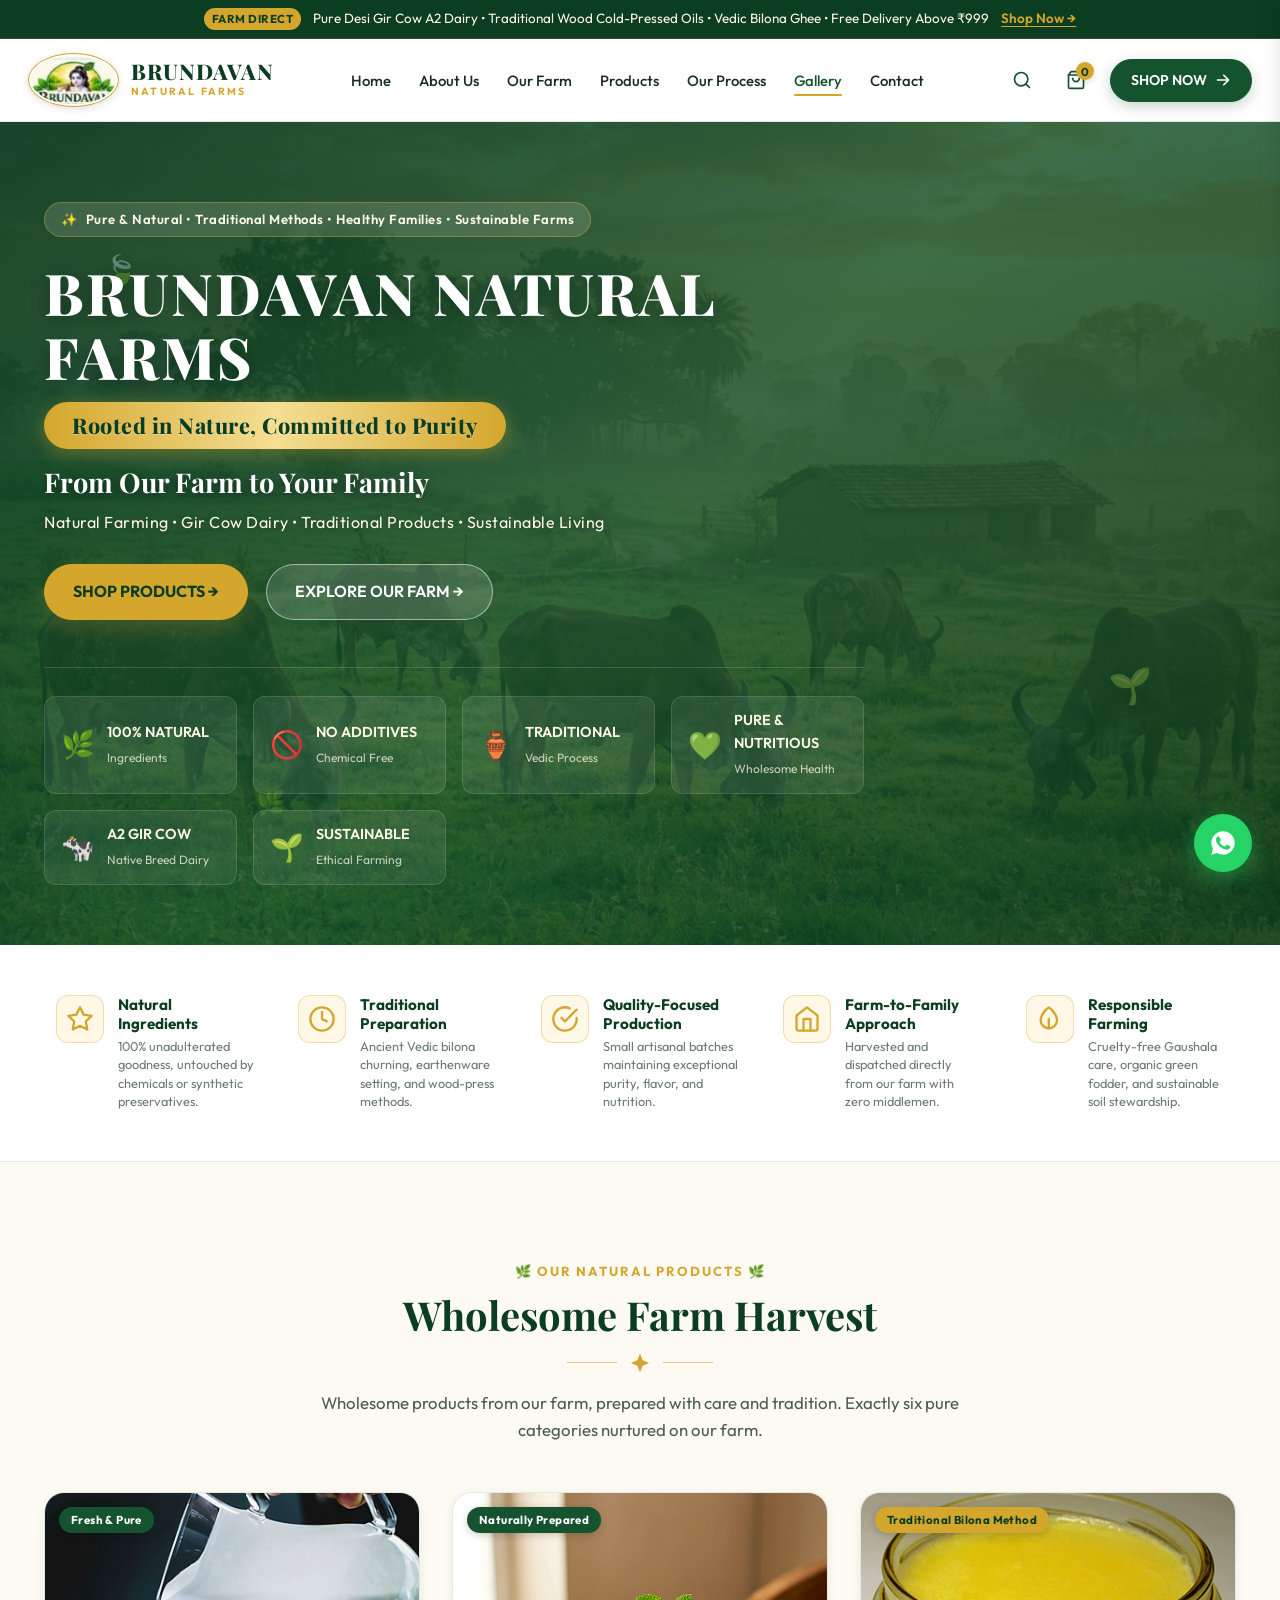
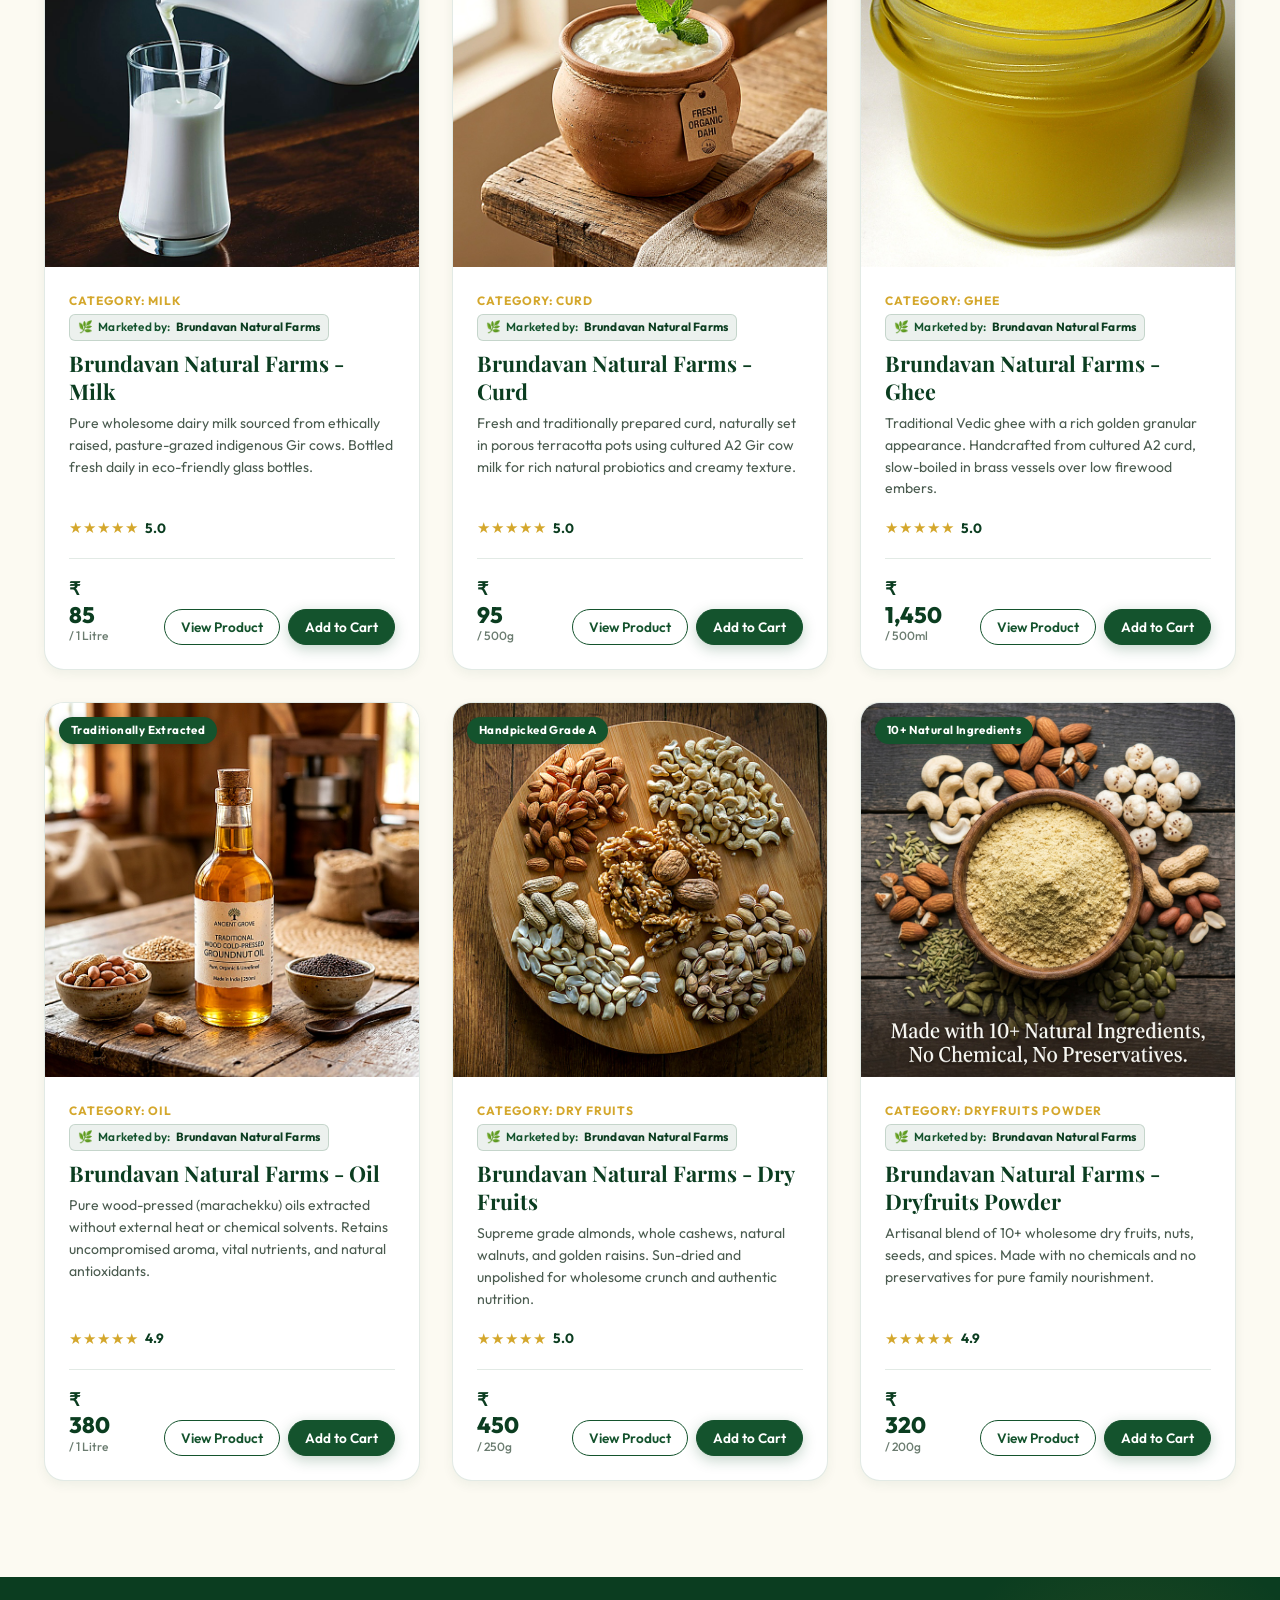
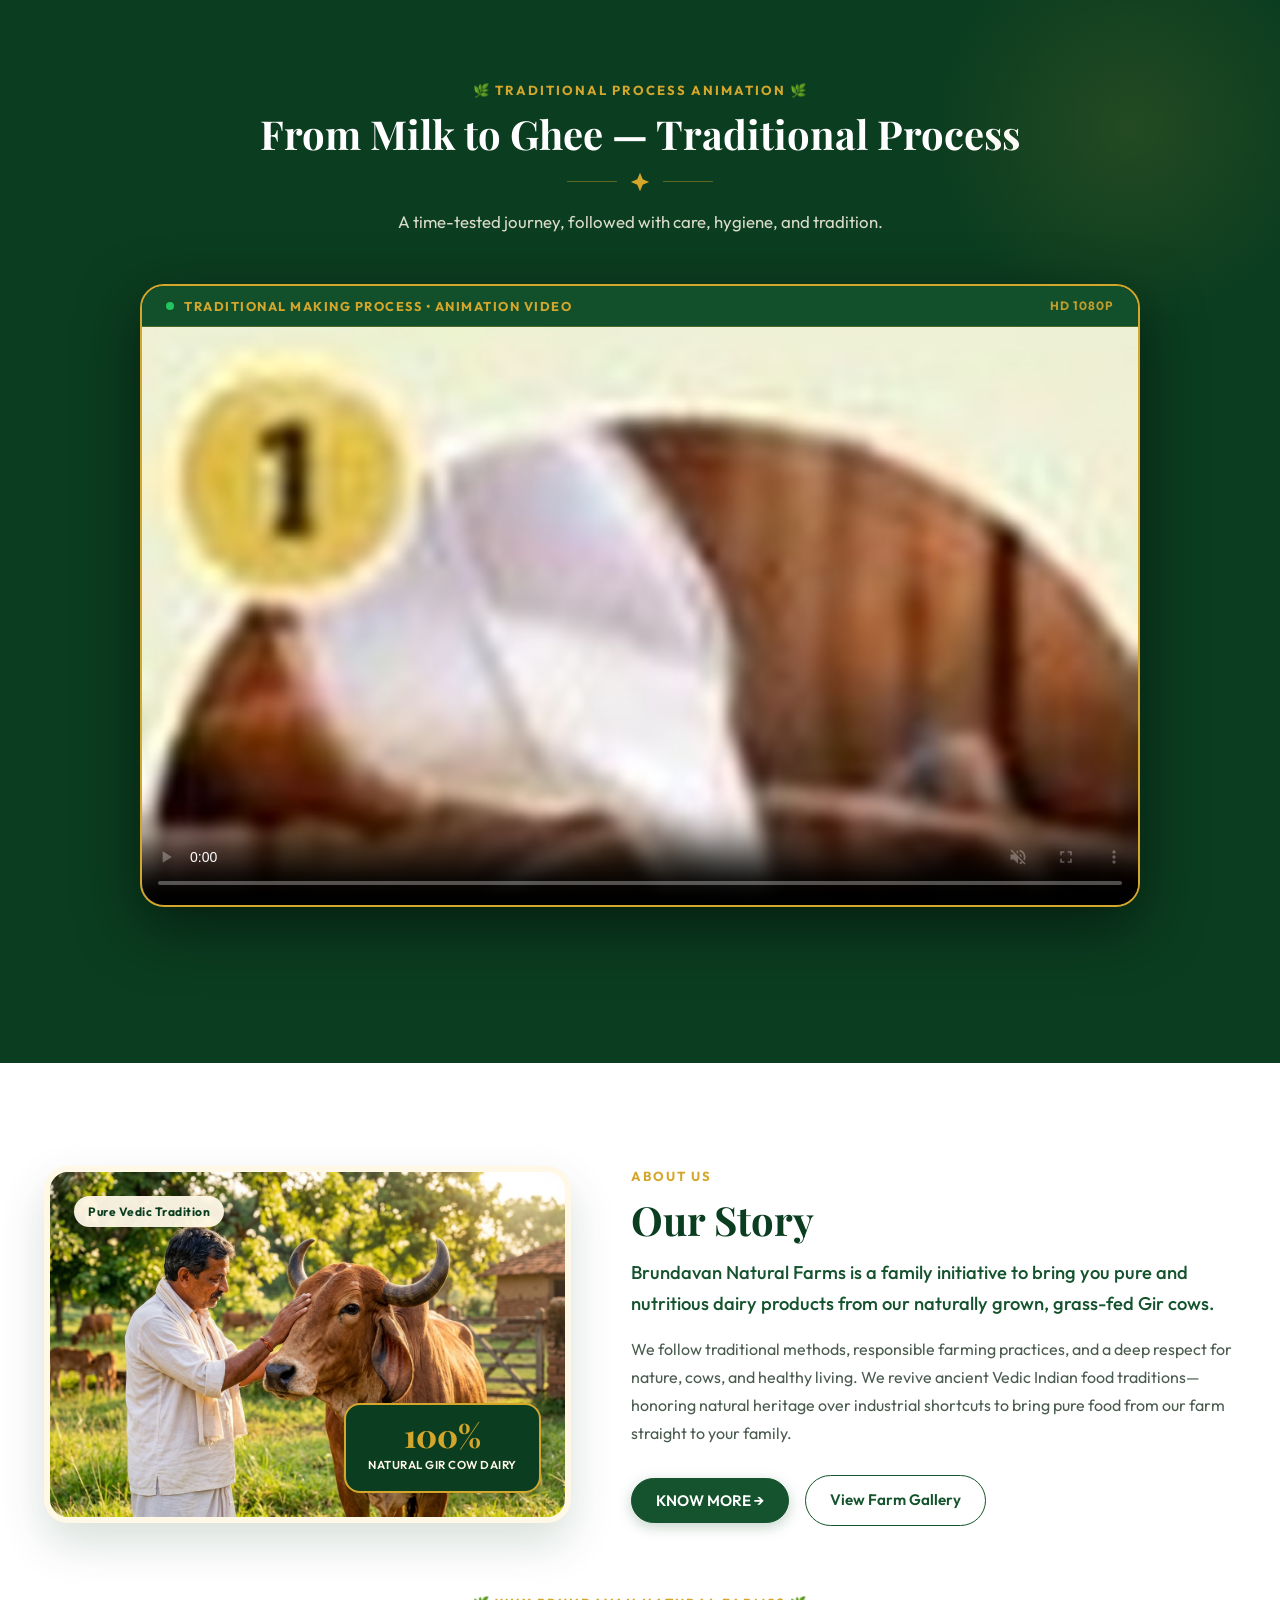
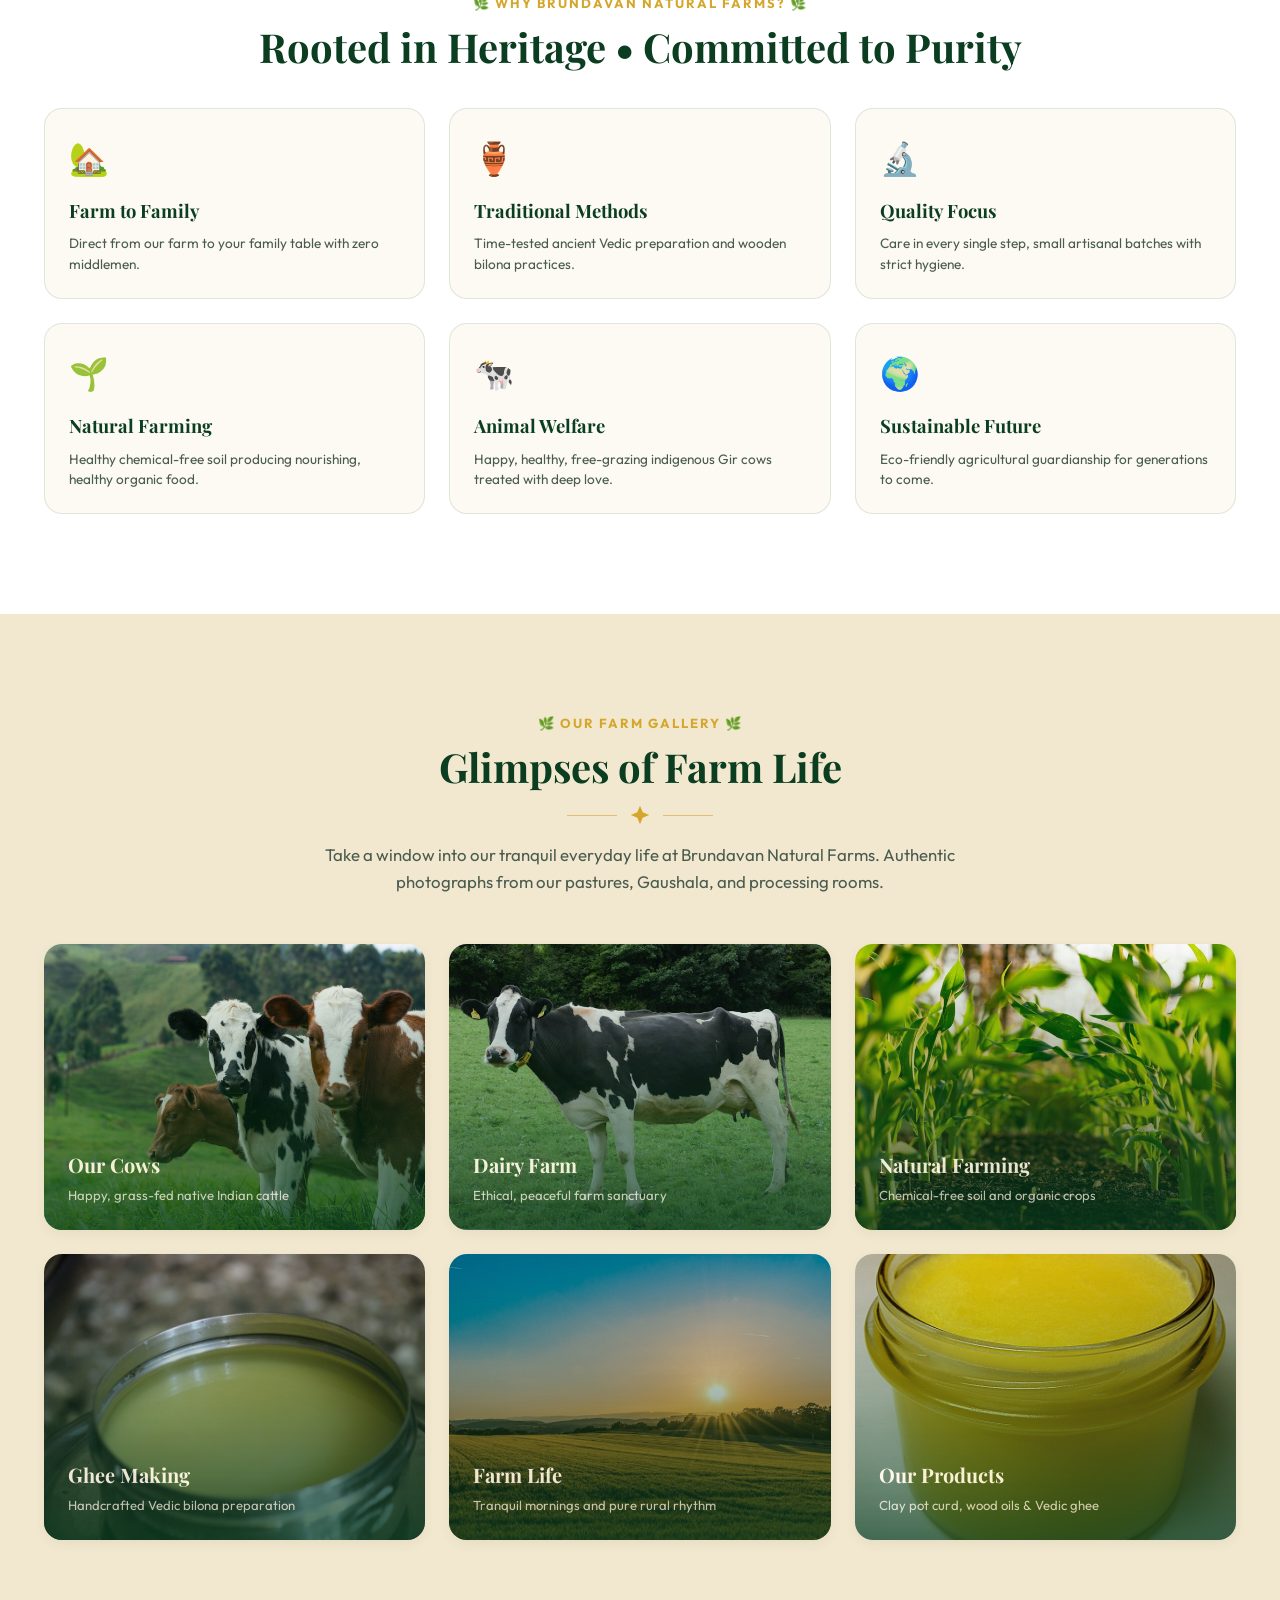
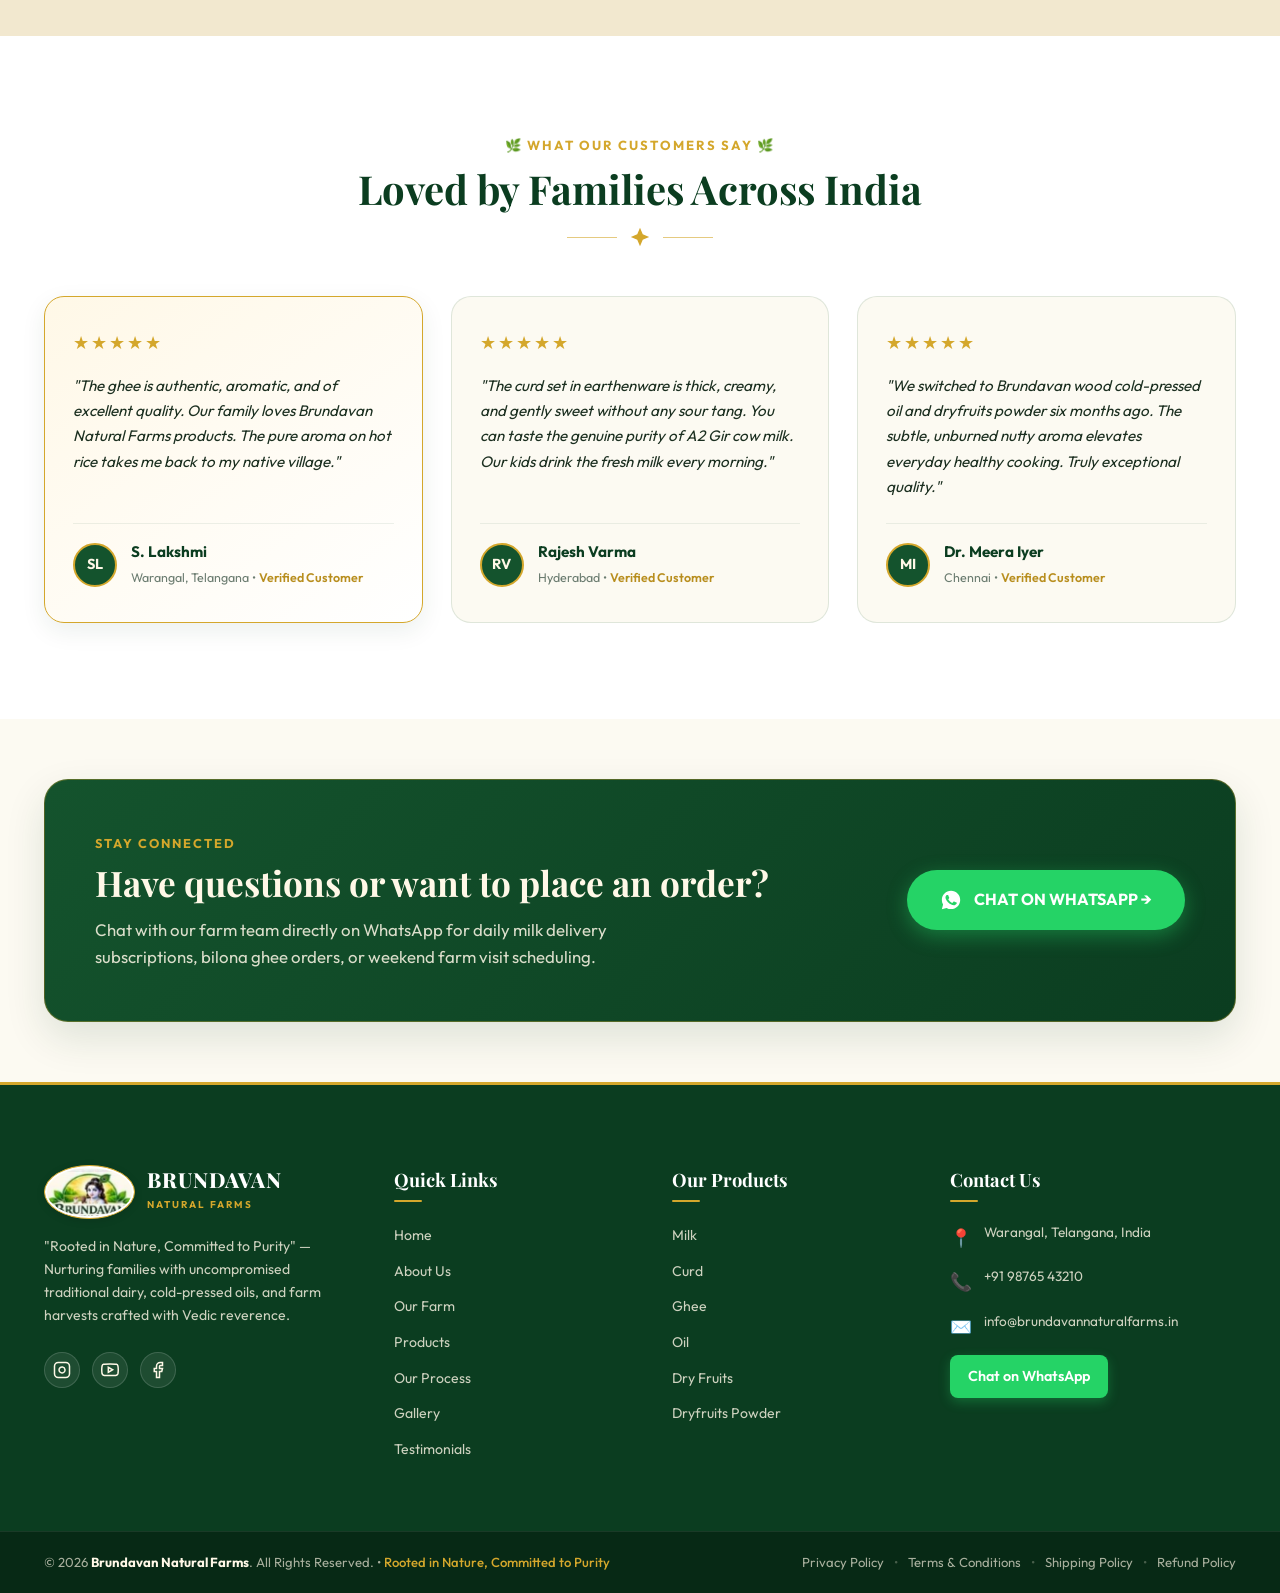
==== index.html @ 7c37e33a "Update Dry Powders to Dryfruits Powder with new image and remove demo labels across site" ====
<!DOCTYPE html>
<html lang="en">
<head>
  <meta charset="UTF-8">
  <meta name="viewport" content="width=device-width, initial-scale=1.0">
  <title>Brundavan Natural Farms — Rooted in Nature, Committed to Purity</title>
  <meta name="description" content="Authentic farm-fresh A2 dairy, Vedic bilona ghee, wood cold-pressed oils, pure milk, curd, dry fruits, and dryfruits powder. Rooted in Nature, Committed to Purity.">
  
  <!-- Google Fonts: Playfair Display for luxury traditional serif & Outfit for clean modern readability -->
  <link rel="preconnect" href="https://fonts.googleapis.com">
  <link rel="preconnect" href="https://fonts.gstatic.com" crossorigin>
  <link href="https://fonts.googleapis.com/css2?family=Outfit:wght@300;400;500;600;700&family=Playfair+Display:ital,wght@0,500;0,600;0,700;0,800;1,600&display=swap" rel="stylesheet">
  
  <link rel="stylesheet" href="style.css">
</head>
<body>

  <!-- TOP ANNOUNCEMENT BANNER -->
  <div class="top-announcement" id="topBanner">
    <div class="announcement-content">
      <span class="badge-pill">Farm Direct</span>
      <span class="announcement-text">Pure Desi Gir Cow A2 Dairy &bull; Traditional Wood Cold-Pressed Oils &bull; Vedic Bilona Ghee &bull; Free Delivery Above &#8377;999</span>
      <a href="#products" class="announcement-link">Shop Now &rarr;</a>
    </div>
  </div>

  <!-- NAVIGATION HEADER -->
  <header class="site-header" id="header">
    <div class="header-container">
      
      <!-- LOGO (MATCHING REFERENCE BADGE WITH KRISHNA & CALF) -->
      <a href="#home" class="brand-logo" aria-label="Brundavan Natural Farms Home">
        <div class="logo-image-badge">
          <img src="images/brundavan_logo_badge.png" alt="Brundavan Natural Farms Logo" class="brand-logo-img">
        </div>
        <div class="logo-text-group">
          <span class="brand-title">BRUNDAVAN</span>
          <span class="brand-subtitle">NATURAL FARMS</span>
        </div>
      </a>

      <!-- DESKTOP NAVIGATION LINKS -->
      <nav class="nav-menu" id="navMenu">
        <ul class="nav-list">
          <li class="nav-item"><a href="#home" class="nav-link active">Home</a></li>
          <li class="nav-item"><a href="#about" class="nav-link">About Us</a></li>
          <li class="nav-item"><a href="#farm" class="nav-link">Our Farm</a></li>
          <li class="nav-item"><a href="#products" class="nav-link">Products</a></li>
          <li class="nav-item"><a href="#process" class="nav-link">Our Process</a></li>
          <li class="nav-item"><a href="#gallery" class="nav-link">Gallery</a></li>
          <li class="nav-item"><a href="#contact" class="nav-link">Contact</a></li>
        </ul>
      </nav>

      <!-- HEADER ACTIONS -->
      <div class="header-actions">
        <!-- Search Trigger -->
        <button class="action-btn" id="searchTriggerBtn" title="Search Products" aria-label="Search">
          <svg viewBox="0 0 24 24" width="20" height="20" fill="none" stroke="currentColor" stroke-width="2" stroke-linecap="round" stroke-linejoin="round">
            <circle cx="11" cy="11" r="8"></circle>
            <line x1="21" y1="21" x2="16.65" y2="16.65"></line>
          </svg>
        </button>

        <!-- Cart Trigger -->
        <button class="action-btn cart-btn" id="cartTriggerBtn" title="Shopping Cart" aria-label="Cart">
          <svg viewBox="0 0 24 24" width="20" height="20" fill="none" stroke="currentColor" stroke-width="2" stroke-linecap="round" stroke-linejoin="round">
            <path d="M6 2L3 6v14a2 2 0 0 0 2 2h14a2 2 0 0 0 2-2V6l-3-4z"></path>
            <line x1="3" y1="6" x2="21" y2="6"></line>
            <path d="M16 10a4 4 0 0 1-8 0"></path>
          </svg>
          <span class="cart-badge" id="cartBadgeCount">0</span>
        </button>

        <!-- Prominent Shop Now CTA -->
        <a href="#products" class="btn btn-primary nav-shop-btn">
          <span>SHOP NOW</span>
          <svg viewBox="0 0 20 20" width="16" height="16" fill="currentColor">
            <path fill-rule="evenodd" d="M10.293 3.293a1 1 0 011.414 0l6 6a1 1 0 010 1.414l-6 6a1 1 0 01-1.414-1.414L14.586 11H3a1 1 0 110-2h11.586l-4.293-4.293a1 1 0 010-1.414z" clip-rule="evenodd"/>
          </svg>
        </a>

        <!-- Mobile Menu Toggle Button -->
        <button class="mobile-toggle-btn" id="mobileMenuBtn" aria-label="Toggle Navigation">
          <span></span>
          <span></span>
          <span></span>
        </button>
      </div>

    </div>
  </header>

  <!-- HERO SECTION -->
  <section class="hero-section" id="home">
    <div class="hero-bg-wrapper">
      <img src="images/hero.jpg" alt="Indigenous Gir cows grazing peacefully on Brundavan Natural Farms" class="hero-bg-img" loading="eager">
      <div class="hero-overlay"></div>
      <div class="floating-leaf leaf-1">🍃</div>
      <div class="floating-leaf leaf-2">🌱</div>
      <div class="floating-leaf leaf-3">🌿</div>
    </div>

    <div class="hero-container">
      <div class="hero-content">
        
        <div class="hero-tag-badge animate-fade-in">
          <span class="tag-icon">✨</span>
          <span>Pure &amp; Natural &bull; Traditional Methods &bull; Healthy Families &bull; Sustainable Farms</span>
        </div>

        <h1 class="hero-brand-name animate-fade-up">
          BRUNDAVAN NATURAL FARMS
        </h1>

        <div class="golden-ribbon-tag animate-fade-up delay-1">
          <span>Rooted in Nature, Committed to Purity</span>
        </div>

        <p class="hero-tagline-sub animate-fade-up delay-2">
          From Our Farm to Your Family
        </p>

        <p class="hero-subtext-bar animate-fade-up delay-2">
          Natural Farming &bull; Gir Cow Dairy &bull; Traditional Products &bull; Sustainable Living
        </p>

        <div class="hero-buttons animate-fade-up delay-3">
          <a href="#products" class="btn btn-gold hero-cta-btn">
            <span>SHOP PRODUCTS &rarr;</span>
          </a>
          <a href="#farm" class="btn btn-outline-light hero-cta-btn">
            <span>EXPLORE OUR FARM &rarr;</span>
          </a>
        </div>

        <!-- 6 TRUST PILLARS ROW (MATCHING REFERENCE STRIP) -->
        <div class="hero-pillars animate-fade-up delay-4">
          <div class="pillar-card">
            <div class="pillar-icon">🌿</div>
            <div class="pillar-info">
              <strong>100% NATURAL</strong>
              <span>Ingredients</span>
            </div>
          </div>
          <div class="pillar-card">
            <div class="pillar-icon">🚫</div>
            <div class="pillar-info">
              <strong>NO ADDITIVES</strong>
              <span>Chemical Free</span>
            </div>
          </div>
          <div class="pillar-card">
            <div class="pillar-icon">🏺</div>
            <div class="pillar-info">
              <strong>TRADITIONAL</strong>
              <span>Vedic Process</span>
            </div>
          </div>
          <div class="pillar-card">
            <div class="pillar-icon">💚</div>
            <div class="pillar-info">
              <strong>PURE &amp; NUTRITIOUS</strong>
              <span>Wholesome Health</span>
            </div>
          </div>
          <div class="pillar-card">
            <div class="pillar-icon">🐄</div>
            <div class="pillar-info">
              <strong>A2 GIR COW</strong>
              <span>Native Breed Dairy</span>
            </div>
          </div>
          <div class="pillar-card">
            <div class="pillar-icon">🌱</div>
            <div class="pillar-info">
              <strong>SUSTAINABLE</strong>
              <span>Ethical Farming</span>
            </div>
          </div>
        </div>

      </div>
    </div>
  </section>

  <!-- PRODUCT BENEFITS STRIP -->
  <section class="benefits-strip-section" id="benefits">
    <div class="container">
      <div class="benefits-grid">
        
        <div class="benefit-item">
          <div class="benefit-icon-wrapper">
            <svg viewBox="0 0 24 24" width="28" height="28" fill="none" stroke="#D4A72C" stroke-width="2" stroke-linecap="round" stroke-linejoin="round">
              <path d="M12 2L15.09 8.26L22 9.27L17 14.14L18.18 21.02L12 17.77L5.82 21.02L7 14.14L2 9.27L8.91 8.26L12 2Z"></path>
            </svg>
          </div>
          <div class="benefit-text">
            <h3 class="benefit-title">Natural Ingredients</h3>
            <p class="benefit-desc">100% unadulterated goodness, untouched by chemicals or synthetic preservatives.</p>
          </div>
        </div>

        <div class="benefit-item">
          <div class="benefit-icon-wrapper">
            <svg viewBox="0 0 24 24" width="28" height="28" fill="none" stroke="#D4A72C" stroke-width="2" stroke-linecap="round" stroke-linejoin="round">
              <circle cx="12" cy="12" r="10"></circle>
              <polyline points="12 6 12 12 16 14"></polyline>
            </svg>
          </div>
          <div class="benefit-text">
            <h3 class="benefit-title">Traditional Preparation</h3>
            <p class="benefit-desc">Ancient Vedic bilona churning, earthenware setting, and wood-press methods.</p>
          </div>
        </div>

        <div class="benefit-item">
          <div class="benefit-icon-wrapper">
            <svg viewBox="0 0 24 24" width="28" height="28" fill="none" stroke="#D4A72C" stroke-width="2" stroke-linecap="round" stroke-linejoin="round">
              <path d="M22 11.08V12a10 10 0 1 1-5.93-9.14"></path>
              <polyline points="22 4 12 14.01 9 11.01"></polyline>
            </svg>
          </div>
          <div class="benefit-text">
            <h3 class="benefit-title">Quality-Focused Production</h3>
            <p class="benefit-desc">Small artisanal batches maintaining exceptional purity, flavor, and nutrition.</p>
          </div>
        </div>

        <div class="benefit-item">
          <div class="benefit-icon-wrapper">
            <svg viewBox="0 0 24 24" width="28" height="28" fill="none" stroke="#D4A72C" stroke-width="2" stroke-linecap="round" stroke-linejoin="round">
              <path d="M3 9l9-7 9 7v11a2 2 0 0 1-2 2H5a2 2 0 0 1-2-2z"></path>
              <polyline points="9 22 9 12 15 12 15 22"></polyline>
            </svg>
          </div>
          <div class="benefit-text">
            <h3 class="benefit-title">Farm-to-Family Approach</h3>
            <p class="benefit-desc">Harvested and dispatched directly from our farm with zero middlemen.</p>
          </div>
        </div>

        <div class="benefit-item">
          <div class="benefit-icon-wrapper">
            <svg viewBox="0 0 24 24" width="28" height="28" fill="none" stroke="#D4A72C" stroke-width="2" stroke-linecap="round" stroke-linejoin="round">
              <path d="M11 20A7 7 0 0 1 4 13C4 7 11 2 11 2s7 5 7 11a7 7 0 0 1-7 7z"></path>
              <path d="M11 20v-8"></path>
            </svg>
          </div>
          <div class="benefit-text">
            <h3 class="benefit-title">Responsible Farming</h3>
            <p class="benefit-desc">Cruelty-free Gaushala care, organic green fodder, and sustainable soil stewardship.</p>
          </div>
        </div>

      </div>
    </div>
  </section>

  <!-- PRODUCT SECTION (EXACTLY THE SPECIFIED PRODUCTS: MILK, CURD, GHEE, OIL, DRY FRUITS, DRYFRUITS POWDER) -->
  <section class="products-section" id="products">
    <div class="container">
      
      <div class="section-header text-center">
        <span class="section-subtitle">🌿 OUR NATURAL PRODUCTS 🌿</span>
        <h2 class="section-title">Wholesome Farm Harvest</h2>
        <div class="section-divider">
          <span></span>
          <svg viewBox="0 0 24 24" width="22" height="22" fill="#D4A72C"><path d="M12 2L15 9L22 12L15 15L12 22L9 15L2 12L9 9L12 2Z"/></svg>
          <span></span>
        </div>
        <p class="section-desc">
          Wholesome products from our farm, prepared with care and tradition. Exactly six pure categories nurtured on our farm.
        </p>
      </div>

      <!-- SIX PRODUCT CATEGORIES GRID -->
      <div class="products-grid">
        
        <!-- 1. MILK -->
        <article class="product-card" data-category="milk" data-id="1">
          <div class="product-badge">Fresh &amp; Pure</div>
          <div class="product-img-box">
            <img src="images/product_milk.jpg" alt="Pure Milk from Brundavan Natural Farms" class="product-img" loading="lazy">
            <div class="product-overlay-actions">
              <button class="quick-view-btn" onclick="openProductModal(1)" aria-label="View Milk Details">
                <svg viewBox="0 0 24 24" width="18" height="18" fill="none" stroke="currentColor" stroke-width="2"><path d="M1 12s4-8 11-8 11 8 11 8-4 8-11 8-11-8-11-8z"/><circle cx="12" cy="12" r="3"/></svg>
                <span>Quick View</span>
              </button>
            </div>
          </div>
          <div class="product-details">
            <div class="product-category-tag">Category: Milk</div>
            <div class="product-company-badge">
              <span>🌿</span> Marketed by: <strong>Brundavan Natural Farms</strong>
            </div>
            <h3 class="product-name">Brundavan Natural Farms - Milk</h3>
            <p class="product-desc">Pure wholesome dairy milk sourced from ethically raised, pasture-grazed indigenous Gir cows. Bottled fresh daily in eco-friendly glass bottles.</p>
            <div class="product-rating">
              <span class="stars">&#9733;&#9733;&#9733;&#9733;&#9733;</span>
              <span class="rating-val">5.0</span>
            </div>
            <div class="product-footer">
              <div class="product-price-box">
                <span class="price-curr">&#8377;</span><span class="price-amount">85</span>
                <span class="price-unit">/ 1 Litre</span>
              </div>
              <div class="card-btn-group">
                <button class="btn btn-outline-green btn-sm" onclick="openProductModal(1)">View Product</button>
                <button class="btn btn-primary btn-sm btn-cart" onclick="addToCart(1, 'Brundavan Natural Farms - Milk', 85, 'images/product_milk.jpg', '1 Litre')">
                  <span>Add to Cart</span>
                </button>
              </div>
            </div>
          </div>
        </article>

        <!-- 2. CURD -->
        <article class="product-card" data-category="curd" data-id="2">
          <div class="product-badge">Naturally Prepared</div>
          <div class="product-img-box">
            <img src="images/product_curd.jpg" alt="Pure Curd set in earthen pot" class="product-img" loading="lazy">
            <div class="product-overlay-actions">
              <button class="quick-view-btn" onclick="openProductModal(2)" aria-label="View Curd Details">
                <svg viewBox="0 0 24 24" width="18" height="18" fill="none" stroke="currentColor" stroke-width="2"><path d="M1 12s4-8 11-8 11 8 11 8-4 8-11 8-11-8-11-8z"/><circle cx="12" cy="12" r="3"/></svg>
                <span>Quick View</span>
              </button>
            </div>
          </div>
          <div class="product-details">
            <div class="product-category-tag">Category: Curd</div>
            <div class="product-company-badge">
              <span>🌿</span> Marketed by: <strong>Brundavan Natural Farms</strong>
            </div>
            <h3 class="product-name">Brundavan Natural Farms - Curd</h3>
            <p class="product-desc">Fresh and traditionally prepared curd, naturally set in porous terracotta pots using cultured A2 Gir cow milk for rich natural probiotics and creamy texture.</p>
            <div class="product-rating">
              <span class="stars">&#9733;&#9733;&#9733;&#9733;&#9733;</span>
              <span class="rating-val">5.0</span>
            </div>
            <div class="product-footer">
              <div class="product-price-box">
                <span class="price-curr">&#8377;</span><span class="price-amount">95</span>
                <span class="price-unit">/ 500g</span>
              </div>
              <div class="card-btn-group">
                <button class="btn btn-outline-green btn-sm" onclick="openProductModal(2)">View Product</button>
                <button class="btn btn-primary btn-sm btn-cart" onclick="addToCart(2, 'Brundavan Natural Farms - Curd', 95, 'images/product_curd.jpg', '500g')">
                  <span>Add to Cart</span>
                </button>
              </div>
            </div>
          </div>
        </article>

        <!-- 3. GHEE -->
        <article class="product-card" data-category="ghee" data-id="3">
          <div class="product-badge gold-badge">Traditional Bilona Method</div>
          <div class="product-img-box">
            <img src="images/product_ghee.jpg" alt="Pure Golden Ghee in glass jar" class="product-img" loading="lazy">
            <div class="product-overlay-actions">
              <button class="quick-view-btn" onclick="openProductModal(3)" aria-label="View Ghee Details">
                <svg viewBox="0 0 24 24" width="18" height="18" fill="none" stroke="currentColor" stroke-width="2"><path d="M1 12s4-8 11-8 11 8 11 8-4 8-11 8-11-8-11-8z"/><circle cx="12" cy="12" r="3"/></svg>
                <span>Quick View</span>
              </button>
            </div>
          </div>
          <div class="product-details">
            <div class="product-category-tag">Category: Ghee</div>
            <div class="product-company-badge">
              <span>🌿</span> Marketed by: <strong>Brundavan Natural Farms</strong>
            </div>
            <h3 class="product-name">Brundavan Natural Farms - Ghee</h3>
            <p class="product-desc">Traditional Vedic ghee with a rich golden granular appearance. Handcrafted from cultured A2 curd, slow-boiled in brass vessels over low firewood embers.</p>
            <div class="product-rating">
              <span class="stars">&#9733;&#9733;&#9733;&#9733;&#9733;</span>
              <span class="rating-val">5.0</span>
            </div>
            <div class="product-footer">
              <div class="product-price-box">
                <span class="price-curr">&#8377;</span><span class="price-amount">1,450</span>
                <span class="price-unit">/ 500ml</span>
              </div>
              <div class="card-btn-group">
                <button class="btn btn-outline-green btn-sm" onclick="openProductModal(3)">View Product</button>
                <button class="btn btn-primary btn-sm btn-cart" onclick="addToCart(3, 'Brundavan Natural Farms - Ghee', 1450, 'images/product_ghee.jpg', '500ml')">
                  <span>Add to Cart</span>
                </button>
              </div>
            </div>
          </div>
        </article>

        <!-- 4. OIL -->
        <article class="product-card" data-category="oil" data-id="4">
          <div class="product-badge">Traditionally Extracted</div>
          <div class="product-img-box">
            <img src="images/product_oil.jpg" alt="Pure Cold-Pressed Oil" class="product-img" loading="lazy">
            <div class="product-overlay-actions">
              <button class="quick-view-btn" onclick="openProductModal(4)" aria-label="View Oil Details">
                <svg viewBox="0 0 24 24" width="18" height="18" fill="none" stroke="currentColor" stroke-width="2"><path d="M1 12s4-8 11-8 11 8 11 8-4 8-11 8-11-8-11-8z"/><circle cx="12" cy="12" r="3"/></svg>
                <span>Quick View</span>
              </button>
            </div>
          </div>
          <div class="product-details">
            <div class="product-category-tag">Category: Oil</div>
            <div class="product-company-badge">
              <span>🌿</span> Marketed by: <strong>Brundavan Natural Farms</strong>
            </div>
            <h3 class="product-name">Brundavan Natural Farms - Oil</h3>
            <p class="product-desc">Pure wood-pressed (marachekku) oils extracted without external heat or chemical solvents. Retains uncompromised aroma, vital nutrients, and natural antioxidants.</p>
            <div class="product-rating">
              <span class="stars">&#9733;&#9733;&#9733;&#9733;&#9733;</span>
              <span class="rating-val">4.9</span>
            </div>
            <div class="product-footer">
              <div class="product-price-box">
                <span class="price-curr">&#8377;</span><span class="price-amount">380</span>
                <span class="price-unit">/ 1 Litre</span>
              </div>
              <div class="card-btn-group">
                <button class="btn btn-outline-green btn-sm" onclick="openProductModal(4)">View Product</button>
                <button class="btn btn-primary btn-sm btn-cart" onclick="addToCart(4, 'Brundavan Natural Farms - Oil', 380, 'images/product_oil.jpg', '1 Litre')">
                  <span>Add to Cart</span>
                </button>
              </div>
            </div>
          </div>
        </article>

        <!-- 5. DRY FRUITS -->
        <article class="product-card" data-category="dryfruits" data-id="5">
          <div class="product-badge">Handpicked Grade A</div>
          <div class="product-img-box">
            <img src="images/product_dryfruits.jpg" alt="Selected Dry Fruits" class="product-img" loading="lazy">
            <div class="product-overlay-actions">
              <button class="quick-view-btn" onclick="openProductModal(5)" aria-label="View Dry Fruits Details">
                <svg viewBox="0 0 24 24" width="18" height="18" fill="none" stroke="currentColor" stroke-width="2"><path d="M1 12s4-8 11-8 11 8 11 8-4 8-11 8-11-8-11-8z"/><circle cx="12" cy="12" r="3"/></svg>
                <span>Quick View</span>
              </button>
            </div>
          </div>
          <div class="product-details">
            <div class="product-category-tag">Category: Dry Fruits</div>
            <div class="product-company-badge">
              <span>🌿</span> Marketed by: <strong>Brundavan Natural Farms</strong>
            </div>
            <h3 class="product-name">Brundavan Natural Farms - Dry Fruits</h3>
            <p class="product-desc">Supreme grade almonds, whole cashews, natural walnuts, and golden raisins. Sun-dried and unpolished for wholesome crunch and authentic nutrition.</p>
            <div class="product-rating">
              <span class="stars">&#9733;&#9733;&#9733;&#9733;&#9733;</span>
              <span class="rating-val">5.0</span>
            </div>
            <div class="product-footer">
              <div class="product-price-box">
                <span class="price-curr">&#8377;</span><span class="price-amount">450</span>
                <span class="price-unit">/ 250g</span>
              </div>
              <div class="card-btn-group">
                <button class="btn btn-outline-green btn-sm" onclick="openProductModal(5)">View Product</button>
                <button class="btn btn-primary btn-sm btn-cart" onclick="addToCart(5, 'Brundavan Natural Farms - Dry Fruits', 450, 'images/product_dryfruits.jpg', '250g')">
                  <span>Add to Cart</span>
                </button>
              </div>
            </div>
          </div>
        </article>

        <!-- 6. DRYFRUITS POWDER -->
        <article class="product-card" data-category="powder" data-id="6">
          <div class="product-badge">10+ Natural Ingredients</div>
          <div class="product-img-box">
            <img src="images/product_dryfruits_powder.jpg" alt="Brundavan Natural Farms - Dryfruits Powder" class="product-img" loading="lazy">
            <div class="product-overlay-actions">
              <button class="quick-view-btn" onclick="openProductModal(6)" aria-label="View Dryfruits Powder Details">
                <svg viewBox="0 0 24 24" width="18" height="18" fill="none" stroke="currentColor" stroke-width="2"><path d="M1 12s4-8 11-8 11 8 11 8-4 8-11 8-11-8-11-8z"/><circle cx="12" cy="12" r="3"/></svg>
                <span>Quick View</span>
              </button>
            </div>
          </div>
          <div class="product-details">
            <div class="product-category-tag">Category: Dryfruits Powder</div>
            <div class="product-company-badge">
              <span>🌿</span> Marketed by: <strong>Brundavan Natural Farms</strong>
            </div>
            <h3 class="product-name">Brundavan Natural Farms - Dryfruits Powder</h3>
            <p class="product-desc">Artisanal blend of 10+ wholesome dry fruits, nuts, seeds, and spices. Made with no chemicals and no preservatives for pure family nourishment.</p>
            <div class="product-rating">
              <span class="stars">&#9733;&#9733;&#9733;&#9733;&#9733;</span>
              <span class="rating-val">4.9</span>
            </div>
            <div class="product-footer">
              <div class="product-price-box">
                <span class="price-curr">&#8377;</span><span class="price-amount">320</span>
                <span class="price-unit">/ 200g</span>
              </div>
              <div class="card-btn-group">
                <button class="btn btn-outline-green btn-sm" onclick="openProductModal(6)">View Product</button>
                <button class="btn btn-primary btn-sm btn-cart" onclick="addToCart(6, 'Brundavan Natural Farms - Dryfruits Powder', 320, 'images/product_dryfruits_powder.jpg', '200g')">
                  <span>Add to Cart</span>
                </button>
              </div>
            </div>
          </div>
        </article>

      </div>

    </div>
  </section>

  <!-- ANIMATED MILK-TO-GHEE PROCESS SECTION (ONLY ANIMATION VIDEO) -->
  <section class="process-section" id="process">
    <div class="container">
      
      <div class="section-header text-center light-text">
        <span class="section-subtitle gold-text">🌿 TRADITIONAL PROCESS ANIMATION 🌿</span>
        <h2 class="section-title">From Milk to Ghee &mdash; Traditional Process</h2>
        <div class="section-divider light">
          <span></span>
          <svg viewBox="0 0 24 24" width="22" height="22" fill="#D4A72C"><path d="M12 2L15 9L22 12L15 15L12 22L9 15L2 12L9 9L12 2Z"/></svg>
          <span></span>
        </div>
        <p class="section-desc light-desc">
          A time-tested journey, followed with care, hygiene, and tradition.
        </p>
      </div>

      <!-- CLEAN ANIMATION VIDEO SHOWCASE -->
      <div class="process-video-showcase">
        <div class="video-player-wrapper">
          <div class="video-header-tag">
            <span class="pulse-dot"></span>
            <span>TRADITIONAL MAKING PROCESS &bull; ANIMATION VIDEO</span>
            <span style="margin-left:auto;font-size:0.75rem;opacity:0.9;letter-spacing:1px;">HD 1080P</span>
          </div>
          <div class="video-screen-container">
            <video 
              id="makingProcessVideo" 
              class="process-video-element" 
              autoplay 
              muted 
              loop 
              playsinline 
              controls
              poster="images/ref_step1_milk.jpg">
              <source src="images/making_process_video.mp4" type="video/mp4">
              <img src="images/making_process_video.webp" alt="Traditional Making Process Animation" class="video-fallback-img">
            </video>
          </div>
        </div>
      </div>

    </div>
  </section>

  <!-- ABOUT OUR FARM SECTION (MATCHING REFERENCE "OUR STORY" + 6 PILLARS) -->
  <section class="about-section" id="about">
    <div class="container">
      
      <div class="about-split-layout">
        
        <!-- Large Image Frame with Farmer Touching Gir Cow -->
        <div class="about-image-column">
          <div class="image-frame-decor">
            <img src="images/ref_farmer_cow.jpg" alt="Farmer caring for indigenous Gir cows at Brundavan Natural Farms" class="about-primary-img">
            <div class="experience-badge">
              <span class="exp-num">100%</span>
              <span class="exp-label">Natural Gir Cow Dairy</span>
            </div>
            <div class="natural-seal">
              <span>Pure Vedic Tradition</span>
            </div>
          </div>
        </div>

        <!-- Story Column -->
        <div class="about-text-column" id="farm">
          <span class="section-subtitle">ABOUT US</span>
          <h2 class="section-title">Our Story</h2>
          
          <p class="about-lead">
            Brundavan Natural Farms is a family initiative to bring you pure and nutritious dairy products from our naturally grown, grass-fed Gir cows.
          </p>

          <p class="about-body">
            We follow traditional methods, responsible farming practices, and a deep respect for nature, cows, and healthy living. We revive ancient Vedic Indian food traditions—honoring natural heritage over industrial shortcuts to bring pure food from our farm straight to your family.
          </p>

          <div class="about-cta-row">
            <button class="btn btn-primary" onclick="openStoryModal()">KNOW MORE &rarr;</button>
            <a href="#gallery" class="btn btn-outline-green">View Farm Gallery</a>
          </div>

        </div>

      </div>

      <!-- SIX PILLARS ROW (MATCHING REFERENCE "WHY BRUNDAVAN NATURAL FARMS?") -->
      <div class="why-us-header text-center">
        <span class="section-subtitle">🌿 WHY BRUNDAVAN NATURAL FARMS? 🌿</span>
        <h3 class="section-title">Rooted in Heritage &bull; Committed to Purity</h3>
      </div>

      <div class="farm-benefits-row six-pillars-grid">
        
        <div class="farm-benefit-card">
          <div class="benefit-card-icon">🏡</div>
          <h3 class="benefit-card-title">Farm to Family</h3>
          <p class="benefit-card-desc">Direct from our farm to your family table with zero middlemen.</p>
        </div>

        <div class="farm-benefit-card">
          <div class="benefit-card-icon">🏺</div>
          <h3 class="benefit-card-title">Traditional Methods</h3>
          <p class="benefit-card-desc">Time-tested ancient Vedic preparation and wooden bilona practices.</p>
        </div>

        <div class="farm-benefit-card">
          <div class="benefit-card-icon">🔬</div>
          <h3 class="benefit-card-title">Quality Focus</h3>
          <p class="benefit-card-desc">Care in every single step, small artisanal batches with strict hygiene.</p>
        </div>

        <div class="farm-benefit-card">
          <div class="benefit-card-icon">🌱</div>
          <h3 class="benefit-card-title">Natural Farming</h3>
          <p class="benefit-card-desc">Healthy chemical-free soil producing nourishing, healthy organic food.</p>
        </div>

        <div class="farm-benefit-card">
          <div class="benefit-card-icon">🐄</div>
          <h3 class="benefit-card-title">Animal Welfare</h3>
          <p class="benefit-card-desc">Happy, healthy, free-grazing indigenous Gir cows treated with deep love.</p>
        </div>

        <div class="farm-benefit-card">
          <div class="benefit-card-icon">🌍</div>
          <h3 class="benefit-card-title">Sustainable Future</h3>
          <p class="benefit-card-desc">Eco-friendly agricultural guardianship for generations to come.</p>
        </div>

      </div>

    </div>
  </section>

  <!-- FARM GALLERY SECTION -->
  <section class="gallery-section" id="gallery">
    <div class="container">
      
      <div class="section-header text-center">
        <span class="section-subtitle">🌿 OUR FARM GALLERY 🌿</span>
        <h2 class="section-title">Glimpses of Farm Life</h2>
        <div class="section-divider">
          <span></span>
          <svg viewBox="0 0 24 24" width="22" height="22" fill="#D4A72C"><path d="M12 2L15 9L22 12L15 15L12 22L9 15L2 12L9 9L12 2Z"/></svg>
          <span></span>
        </div>
        <p class="section-desc">
          Take a window into our tranquil everyday life at Brundavan Natural Farms. Authentic photographs from our pastures, Gaushala, and processing rooms.
        </p>
      </div>

      <!-- SIX GALLERY ITEMS GRID -->
      <div class="gallery-grid">
        
        <!-- 1. Our Cows -->
        <div class="gallery-item" onclick="openLightbox('images/gir_cows_meadow.jpg', 'Our Cows', 'Free-grazing indigenous Gir cows grazing peacefully in open lush green pastures.')">
          <div class="gallery-img-box">
            <img src="images/gir_cows_meadow.jpg" alt="Our Gir Cows" class="gallery-img" loading="lazy">
            <div class="gallery-overlay">
              <span class="gallery-zoom-icon">&#128269;</span>
              <h3 class="gallery-item-title">Our Cows</h3>
              <p class="gallery-item-sub">Happy, grass-fed native Indian cattle</p>
            </div>
          </div>
        </div>

        <!-- 2. Dairy Farm -->
        <div class="gallery-item" onclick="openLightbox('images/farm_dairy.jpg', 'Dairy Farm', 'Clean, well-ventilated, hygienic Gaushala shelter designed for cow comfort.')">
          <div class="gallery-img-box">
            <img src="images/farm_dairy.jpg" alt="Dairy Farm Shelter" class="gallery-img" loading="lazy">
            <div class="gallery-overlay">
              <span class="gallery-zoom-icon">&#128269;</span>
              <h3 class="gallery-item-title">Dairy Farm</h3>
              <p class="gallery-item-sub">Ethical, peaceful farm sanctuary</p>
            </div>
          </div>
        </div>

        <!-- 3. Natural Farming -->
        <div class="gallery-item" onclick="openLightbox('images/farming_organic.jpg', 'Natural Farming', 'Organic agricultural plots nourished with native cow-dung Jeevamrutha manure.')">
          <div class="gallery-img-box">
            <img src="images/farming_organic.jpg" alt="Natural Organic Farming" class="gallery-img" loading="lazy">
            <div class="gallery-overlay">
              <span class="gallery-zoom-icon">&#128269;</span>
              <h3 class="gallery-item-title">Natural Farming</h3>
              <p class="gallery-item-sub">Chemical-free soil and organic crops</p>
            </div>
          </div>
        </div>

        <!-- 4. Ghee Making -->
        <div class="gallery-item" onclick="openLightbox('images/ghee_pure.jpg', 'Ghee Making', 'Artisanal golden bilona ghee displaying sacred granular texture and aroma.')">
          <div class="gallery-img-box">
            <img src="images/ghee_pure.jpg" alt="Traditional Ghee Making" class="gallery-img" loading="lazy">
            <div class="gallery-overlay">
              <span class="gallery-zoom-icon">&#128269;</span>
              <h3 class="gallery-item-title">Ghee Making</h3>
              <p class="gallery-item-sub">Handcrafted Vedic bilona preparation</p>
            </div>
          </div>
        </div>

        <!-- 5. Farm Life -->
        <div class="gallery-item" onclick="openLightbox('images/farm_sunrise.jpg', 'Farm Life', 'Breathtaking sunrise over Brundavan countryside, filled with morning birdsong.')">
          <div class="gallery-img-box">
            <img src="images/farm_sunrise.jpg" alt="Tranquil Farm Life" class="gallery-img" loading="lazy">
            <div class="gallery-overlay">
              <span class="gallery-zoom-icon">&#128269;</span>
              <h3 class="gallery-item-title">Farm Life</h3>
              <p class="gallery-item-sub">Tranquil mornings and pure rural rhythm</p>
            </div>
          </div>
        </div>

        <!-- 6. Our Products -->
        <div class="gallery-item" onclick="openLightbox('images/product_ghee.jpg', 'Our Products', 'Handcrafted unadulterated farm pantry items ready for delivery.')">
          <div class="gallery-img-box">
            <img src="images/product_ghee.jpg" alt="Our Farm Products" class="gallery-img" loading="lazy">
            <div class="gallery-overlay">
              <span class="gallery-zoom-icon">&#128269;</span>
              <h3 class="gallery-item-title">Our Products</h3>
              <p class="gallery-item-sub">Clay pot curd, wood oils &amp; Vedic ghee</p>
            </div>
          </div>
        </div>

      </div>

    </div>
  </section>

  <!-- TESTIMONIALS & STAY CONNECTED SECTION -->
  <section class="testimonials-section" id="testimonials">
    <div class="container">
      
      <div class="section-header text-center">
        <span class="section-subtitle">🌿 WHAT OUR CUSTOMERS SAY 🌿</span>
        <h2 class="section-title">Loved by Families Across India</h2>
        <div class="section-divider">
          <span></span>
          <svg viewBox="0 0 24 24" width="22" height="22" fill="#D4A72C"><path d="M12 2L15 9L22 12L15 15L12 22L9 15L2 12L9 9L12 2Z"/></svg>
          <span></span>
        </div>
      </div>

      <div class="testimonials-grid">
        
        <!-- Card 1 (From Reference: S. Lakshmi, Warangal) -->
        <div class="testimonial-card featured-testimonial">
          <div class="testimonial-stars">&#9733;&#9733;&#9733;&#9733;&#9733;</div>
          <p class="testimonial-quote">
            "The ghee is authentic, aromatic, and of excellent quality. Our family loves Brundavan Natural Farms products. The pure aroma on hot rice takes me back to my native village."
          </p>
          <div class="testimonial-author">
            <div class="author-avatar">SL</div>
            <div class="author-info">
              <h4 class="author-name">S. Lakshmi</h4>
              <span class="author-loc">Warangal, Telangana &bull; <span class="badge-demo">Verified Customer</span></span>
            </div>
          </div>
        </div>

        <!-- Card 2 -->
        <div class="testimonial-card">
          <div class="testimonial-stars">&#9733;&#9733;&#9733;&#9733;&#9733;</div>
          <p class="testimonial-quote">
            "The curd set in earthenware is thick, creamy, and gently sweet without any sour tang. You can taste the genuine purity of A2 Gir cow milk. Our kids drink the fresh milk every morning."
          </p>
          <div class="testimonial-author">
            <div class="author-avatar">RV</div>
            <div class="author-info">
              <h4 class="author-name">Rajesh Varma</h4>
              <span class="author-loc">Hyderabad &bull; <span class="badge-demo">Verified Customer</span></span>
            </div>
          </div>
        </div>

        <!-- Card 3 -->
        <div class="testimonial-card">
          <div class="testimonial-stars">&#9733;&#9733;&#9733;&#9733;&#9733;</div>
          <p class="testimonial-quote">
            "We switched to Brundavan wood cold-pressed oil and dryfruits powder six months ago. The subtle, unburned nutty aroma elevates everyday healthy cooking. Truly exceptional quality."
          </p>
          <div class="testimonial-author">
            <div class="author-avatar">MI</div>
            <div class="author-info">
              <h4 class="author-name">Dr. Meera Iyer</h4>
              <span class="author-loc">Chennai &bull; <span class="badge-demo">Verified Customer</span></span>
            </div>
          </div>
        </div>

      </div>

    </div>
  </section>

  <!-- STAY CONNECTED BANNER (MATCHING REFERENCE WHATSAPP CARD) -->
  <section class="farm-invite-banner">
    <div class="container">
      <div class="invite-banner-inner">
        <div class="invite-text">
          <span class="invite-tag">STAY CONNECTED</span>
          <h2 class="invite-title">Have questions or want to place an order?</h2>
          <p class="invite-desc">
            Chat with our farm team directly on WhatsApp for daily milk delivery subscriptions, bilona ghee orders, or weekend farm visit scheduling.
          </p>
        </div>
        <div class="invite-action">
          <a href="https://wa.me/919876543210?text=Hi%20Brundavan%20Natural%20Farms%2C%20I%20would%20like%20to%20know%20more%20about%20your%20products." target="_blank" rel="noopener noreferrer" class="btn btn-whatsapp-large">
            <svg viewBox="0 0 24 24" width="22" height="22" fill="currentColor">
              <path d="M12.031 2C6.5 2 2.016 6.484 2.016 12.015c0 1.77.464 3.492 1.348 5.02L2 22l5.129-1.344a9.98 9.98 0 0 0 4.902 1.289h.004c5.531 0 10.016-4.484 10.016-10.016C22.05 6.484 17.566 2 12.031 2zm5.836 14.184c-.242.684-1.215 1.309-1.996 1.477-.535.113-1.234.207-3.582-.766-2.996-1.242-4.93-4.285-5.082-4.484-.148-.203-1.215-1.617-1.215-3.086 0-1.469.766-2.195 1.04-2.488.273-.297.597-.371.796-.371.199 0 .402.004.575.012.187.008.437-.07.683.52.25.602.852 2.074.926 2.227.074.152.125.332.023.535-.098.2-.152.324-.301.504-.152.176-.324.394-.461.531-.152.148-.313.312-.137.613.176.297.785 1.293 1.684 2.094 1.156 1.031 2.133 1.352 2.434 1.504.301.148.477.125.656-.078.176-.207.766-.891.969-1.195.203-.305.406-.254.684-.152.277.098 1.762.832 2.066.984.305.152.508.227.582.355.074.125.074.734-.168 1.418z"/>
            </svg>
            <span>CHAT ON WHATSAPP &rarr;</span>
          </a>
        </div>
      </div>
    </div>
  </section>

  <!-- CONTACT & FOOTER SECTION -->
  <footer class="site-footer" id="contact">
    <div class="footer-top-container">
      <div class="footer-grid">
        
        <!-- Brand Column -->
        <div class="footer-col brand-col">
          <div class="footer-logo">
            <div class="logo-image-badge">
              <img src="images/brundavan_logo_badge.png" alt="Brundavan Logo" class="brand-logo-img">
            </div>
            <div>
              <span class="footer-brand-title">BRUNDAVAN</span>
              <span class="footer-brand-sub">NATURAL FARMS</span>
            </div>
          </div>
          
          <p class="footer-mission">
            "Rooted in Nature, Committed to Purity" &mdash; Nurturing families with uncompromised traditional dairy, cold-pressed oils, and farm harvests crafted with Vedic reverence.
          </p>

          <div class="footer-social-links">
            <a href="https://instagram.com" target="_blank" rel="noopener noreferrer" class="social-icon" aria-label="Instagram" title="Follow on Instagram">
              <svg viewBox="0 0 24 24" width="18" height="18" fill="none" stroke="currentColor" stroke-width="2"><rect x="2" y="2" width="20" height="20" rx="5" ry="5"/><path d="M16 11.37A4 4 0 1 1 12.63 8 4 4 0 0 1 16 11.37z"/><line x1="17.5" y1="6.5" x2="17.51" y2="6.5"/></svg>
            </a>
            <a href="https://youtube.com" target="_blank" rel="noopener noreferrer" class="social-icon" aria-label="YouTube" title="Watch on YouTube">
              <svg viewBox="0 0 24 24" width="18" height="18" fill="none" stroke="currentColor" stroke-width="2"><path d="M22.54 6.42a2.78 2.78 0 0 0-1.94-2C18.88 4 12 4 12 4s-6.88 0-8.6.46a2.78 2.78 0 0 0-1.94 2A29 29 0 0 0 1 11.75a29 29 0 0 0 .46 5.33A2.78 2.78 0 0 0 3.4 19c1.72.46 8.6.46 8.6.46s6.88 0 8.6-.46a2.78 2.78 0 0 0 1.94-2 29 29 0 0 0 .46-5.25 29 29 0 0 0-.46-5.33z"/><polygon points="9.75 15.02 15.5 11.75 9.75 8.48 9.75 15.02"/></svg>
            </a>
            <a href="https://facebook.com" target="_blank" rel="noopener noreferrer" class="social-icon" aria-label="Facebook" title="Visit Facebook">
              <svg viewBox="0 0 24 24" width="18" height="18" fill="none" stroke="currentColor" stroke-width="2"><path d="M18 2h-3a5 5 0 0 0-5 5v3H7v4h3v8h4v-8h3l1-4h-4V7a1 1 0 0 1 1-1h3z"/></svg>
            </a>
          </div>
        </div>

        <!-- Quick Links -->
        <div class="footer-col">
          <h4 class="footer-heading">Quick Links</h4>
          <ul class="footer-links">
            <li><a href="#home">Home</a></li>
            <li><a href="#about">About Us</a></li>
            <li><a href="#farm">Our Farm</a></li>
            <li><a href="#products">Products</a></li>
            <li><a href="#process">Our Process</a></li>
            <li><a href="#gallery">Gallery</a></li>
            <li><a href="#testimonials">Testimonials</a></li>
          </ul>
        </div>

        <!-- Our Products (Milk, Curd, Ghee, Oil, Dry Fruits, Dryfruits Powder) -->
        <div class="footer-col">
          <h4 class="footer-heading">Our Products</h4>
          <ul class="footer-links">
            <li><a href="#products" onclick="highlightCategory('milk')">Milk</a></li>
            <li><a href="#products" onclick="highlightCategory('curd')">Curd</a></li>
            <li><a href="#products" onclick="highlightCategory('ghee')">Ghee</a></li>
            <li><a href="#products" onclick="highlightCategory('oil')">Oil</a></li>
            <li><a href="#products" onclick="highlightCategory('dryfruits')">Dry Fruits</a></li>
            <li><a href="#products" onclick="highlightCategory('powder')">Dryfruits Powder</a></li>
          </ul>
        </div>

        <!-- Contact Us (Matching Reference: Warangal, Telangana, India) -->
        <div class="footer-col">
          <h4 class="footer-heading">Contact Us</h4>
          <div class="contact-entry">
            <span class="contact-icon">📍</span>
            <div class="contact-text">
              Warangal, Telangana, India
            </div>
          </div>

          <div class="contact-entry">
            <span class="contact-icon">📞</span>
            <div class="contact-text">
              +91 98765 43210
            </div>
          </div>

          <div class="contact-entry">
            <span class="contact-icon">✉️</span>
            <div class="contact-text">
              info@brundavannaturalfarms.in
            </div>
          </div>

          <div class="whatsapp-box" style="margin-top:14px;">
            <a href="https://wa.me/919876543210?text=Hi%20Brundavan%20Natural%20Farms%2C%20I%20am%20interested%20in%20your%20pure%20farm%20products." target="_blank" rel="noopener noreferrer" class="btn btn-whatsapp">
              <span>Chat on WhatsApp</span>
            </a>
          </div>

        </div>

      </div>
    </div>

    <!-- FOOTER BOTTOM LEGAL & CREDITS -->
    <div class="footer-bottom">
      <div class="footer-bottom-container">
        <p class="copyright-text">
          &copy; 2026 <strong>Brundavan Natural Farms</strong>. All Rights Reserved. &bull; 
          <span class="demo-watermark">Rooted in Nature, Committed to Purity</span>
        </p>
        <ul class="legal-links">
          <li><a href="javascript:void(0)" onclick="openPolicyModal('privacy')">Privacy Policy</a></li>
          <li><span class="sep">&bull;</span></li>
          <li><a href="javascript:void(0)" onclick="openPolicyModal('terms')">Terms &amp; Conditions</a></li>
          <li><span class="sep">&bull;</span></li>
          <li><a href="javascript:void(0)" onclick="openPolicyModal('shipping')">Shipping Policy</a></li>
          <li><span class="sep">&bull;</span></li>
          <li><a href="javascript:void(0)" onclick="openPolicyModal('refund')">Refund Policy</a></li>
        </ul>
      </div>
    </div>
  </footer>

  <!-- FLOATING WHATSAPP CHAT BUTTON -->
  <a href="https://wa.me/919876543210?text=Hi%20Brundavan%20Natural%20Farms%2C%20I%20have%20an%20enquiry%20regarding%20your%20farm%20products." 
     target="_blank" 
     rel="noopener noreferrer" 
     class="floating-whatsapp-btn" 
     title="Chat with us on WhatsApp" 
     aria-label="WhatsApp Chat">
    <svg viewBox="0 0 24 24" width="28" height="28" fill="#FFFFFF">
      <path d="M12.031 2C6.5 2 2.016 6.484 2.016 12.015c0 1.77.464 3.492 1.348 5.02L2 22l5.129-1.344a9.98 9.98 0 0 0 4.902 1.289h.004c5.531 0 10.016-4.484 10.016-10.016C22.05 6.484 17.566 2 12.031 2zm5.836 14.184c-.242.684-1.215 1.309-1.996 1.477-.535.113-1.234.207-3.582-.766-2.996-1.242-4.93-4.285-5.082-4.484-.148-.203-1.215-1.617-1.215-3.086 0-1.469.766-2.195 1.04-2.488.273-.297.597-.371.796-.371.199 0 .402.004.575.012.187.008.437-.07.683.52.25.602.852 2.074.926 2.227.074.152.125.332.023.535-.098.2-.152.324-.301.504-.152.176-.324.394-.461.531-.152.148-.313.312-.137.613.176.297.785 1.293 1.684 2.094 1.156 1.031 2.133 1.352 2.434 1.504.301.148.477.125.656-.078.176-.207.766-.891.969-1.195.203-.305.406-.254.684-.152.277.098 1.762.832 2.066.984.305.152.508.227.582.355.074.125.074.734-.168 1.418z"/>
    </svg>
    <span class="whatsapp-tooltip">Enquire on WhatsApp</span>
  </a>

  <!-- SLIDEOUT CART DRAWER -->
  <div class="cart-drawer-overlay" id="cartOverlay" onclick="closeCart()"></div>
  <aside class="cart-drawer" id="cartDrawer" aria-label="Shopping Cart">
    <div class="cart-drawer-header">
      <div class="cart-header-title">
        <svg viewBox="0 0 24 24" width="22" height="22" fill="none" stroke="currentColor" stroke-width="2"><path d="M6 2L3 6v14a2 2 0 0 0 2 2h14a2 2 0 0 0 2-2V6l-3-4z"/><line x1="3" y1="6" x2="21" y2="6"/><path d="M16 10a4 4 0 0 1-8 0"/></svg>
        <h3>Your Farm Basket</h3>
        <span class="cart-count-badge" id="cartDrawerCount">0 items</span>
      </div>
      <button class="cart-close-btn" onclick="closeCart()" aria-label="Close Cart">&times;</button>
    </div>

    <div class="cart-drawer-body" id="cartItemsList">
      <div class="empty-cart-view" id="emptyCartView">
        <div class="empty-cart-icon">🧺</div>
        <h4>Your basket is currently empty</h4>
        <p>Explore our pure farm harvest categories: Milk, Curd, Ghee, Oils, Dry Fruits, and Dryfruits Powder.</p>
        <button class="btn btn-primary btn-sm" onclick="closeCart(); location.href='#products'">Browse Products</button>
      </div>
    </div>

    <div class="cart-drawer-footer" id="cartFooter">
      <div class="cart-pricing-summary">
        <div class="summary-line">
          <span>Subtotal</span>
          <span id="cartSubtotal">&#8377;0</span>
        </div>
        <div class="summary-line">
          <span>Delivery</span>
          <span class="free-text">FREE</span>
        </div>
        <div class="summary-line total-line">
          <span>Total</span>
          <span id="cartTotal">&#8377;0</span>
        </div>
      </div>
      <button class="btn btn-primary btn-block checkout-demo-btn" onclick="openCheckoutModal()">
        <span>Proceed to Order</span>
        <svg viewBox="0 0 20 20" width="16" height="16" fill="currentColor"><path fill-rule="evenodd" d="M10.293 3.293a1 1 0 011.414 0l6 6a1 1 0 010 1.414l-6 6a1 1 0 01-1.414-1.414L14.586 11H3a1 1 0 110-2h11.586l-4.293-4.293a1 1 0 010-1.414z" clip-rule="evenodd"/></svg>
      </button>
      <p class="cart-demo-note" style="color:var(--forest-green);font-weight:600;display:flex;align-items:center;justify-content:center;gap:6px;">
        <svg viewBox="0 0 24 24" width="14" height="14" fill="none" stroke="currentColor" stroke-width="2"><path d="M12 22s8-4 8-10V5l-8-3-8 3v7c0 6 8 10 8 10z"/></svg>
        100% Purity Assured &bull; Direct Farm Fresh Delivery
      </p>
    </div>
  </aside>

  <!-- CHECKOUT MODAL -->
  <div class="modal-backdrop" id="checkoutModal">
    <div class="generic-modal-container checkout-modal-container">
      <div class="generic-modal-header checkout-modal-header">
        <div class="checkout-header-title">
          <span class="checkout-step-badge">Checkout</span>
          <h3 class="modal-heading" style="margin-bottom:0;">Complete Your Farm Order</h3>
        </div>
        <button class="modal-close-btn" onclick="closeCheckoutModal()">&times;</button>
      </div>
      <div class="generic-modal-body checkout-modal-body">
        <form id="checkoutForm" onsubmit="handlePlaceOrder(event); return false;">
          <div class="checkout-grid">
            <div class="checkout-form-col">
              <h4 class="checkout-section-title">Delivery Information</h4>
              <div class="form-group-field">
                <label for="custName">Full Name *</label>
                <input type="text" id="custName" required placeholder="e.g. Ramesh Kumar" class="form-input-control" value="Ramesh Kumar">
              </div>
              <div class="form-row-2col">
                <div class="form-group-field">
                  <label for="custPhone">Phone / WhatsApp *</label>
                  <input type="tel" id="custPhone" required placeholder="+91 98765 43210" class="form-input-control" value="+91 98765 43210">
                </div>
                <div class="form-group-field">
                  <label for="custPincode">Delivery Pincode *</label>
                  <input type="text" id="custPincode" required placeholder="506001" maxlength="6" class="form-input-control" value="506001">
                </div>
              </div>
              <div class="form-group-field">
                <label for="custAddress">Complete Street Address *</label>
                <textarea id="custAddress" required rows="2" placeholder="House/Flat No, Landmark, Colony, City" class="form-input-control">Plot No. 42, Green Avenue, Hanamkonda, Warangal, Telangana</textarea>
              </div>
              
              <h4 class="checkout-section-title" style="margin-top:18px;">Payment Mode</h4>
              <div class="payment-method-selector">
                <label class="payment-option-card active" id="payOptionCod" onclick="selectPaymentOption('cod')">
                  <input type="radio" name="paymentMethod" value="Cash on Delivery (COD)" checked>
                  <div class="payment-option-info">
                    <strong>Cash on Delivery (COD)</strong>
                    <span>Pay in cash or scan UPI upon doorstep delivery</span>
                  </div>
                  <span class="pay-icon">💵</span>
                </label>
                <label class="payment-option-card" id="payOptionUpi" onclick="selectPaymentOption('upi')">
                  <input type="radio" name="paymentMethod" value="UPI / Online Payment">
                  <div class="payment-option-info">
                    <strong>UPI / Online Payment</strong>
                    <span>Google Pay, PhonePe, Paytm, or Netbanking</span>
                  </div>
                  <span class="pay-icon">⚡</span>
                </label>
              </div>
            </div>

            <div class="checkout-summary-col">
              <h4 class="checkout-section-title">Order Items</h4>
              <div class="checkout-items-preview" id="checkoutItemsPreview">
                <!-- Dynamically populated -->
              </div>
              
              <div class="checkout-price-card">
                <div class="checkout-price-row">
                  <span>Items Subtotal</span>
                  <span id="checkoutSubtotal">&#8377;0</span>
                </div>
                <div class="checkout-price-row">
                  <span>Farm Express Delivery</span>
                  <span style="color:#16A34A;font-weight:700;">FREE</span>
                </div>
                <div class="checkout-price-row total-row">
                  <span>Total Amount</span>
                  <span id="checkoutTotal" style="color:var(--dark-green);font-size:1.25rem;font-weight:800;">&#8377;0</span>
                </div>
              </div>

              <button type="button" class="btn btn-primary btn-block checkout-submit-btn" id="placeOrderSubmitBtn" onclick="handlePlaceOrder(event)">
                <span>Confirm &amp; Place Order</span>
                <svg viewBox="0 0 20 20" width="16" height="16" fill="currentColor"><path fill-rule="evenodd" d="M16.707 5.293a1 1 0 010 1.414l-8 8a1 1 0 01-1.414 0l-4-4a1 1 0 011.414-1.414L8 12.586l7.293-7.293a1 1 0 011.414 0z" clip-rule="evenodd"/></svg>
              </button>

              <div class="checkout-guarantee-note">
                <svg viewBox="0 0 24 24" width="16" height="16" fill="none" stroke="#16A34A" stroke-width="2"><path d="M12 22s8-4 8-10V5l-8-3-8 3v7c0 6 8 10 8 10z"/></svg>
                <span>Directly sourced from pasture-grazed Gir cows &amp; traditional wooden churns</span>
              </div>
            </div>
          </div>
        </form>
      </div>
    </div>
  </div>

  <!-- ORDER SUCCESS & INVOICE MODAL -->
  <div class="modal-backdrop" id="invoiceModal">
    <div class="generic-modal-container invoice-modal-container">
      <div class="invoice-modal-header">
        <div class="success-banner">
          <div class="success-checkmark-circle">
            <svg viewBox="0 0 24 24" width="28" height="28" fill="none" stroke="#FFFFFF" stroke-width="3"><polyline points="20 6 9 17 4 12"/></svg>
          </div>
          <div>
            <h3 class="success-title">Order Placed Successfully! 🎉</h3>
            <p class="success-subtitle">Thank you! Your order is confirmed and will be dispatched fresh from our farm.</p>
          </div>
        </div>
        <button class="modal-close-btn invoice-close-btn" onclick="closeInvoiceModal()">&times;</button>
      </div>

      <div class="generic-modal-body invoice-modal-body">
        <!-- PRINTABLE INVOICE SHEET -->
        <div class="invoice-sheet" id="invoiceSheet">
          
          <div class="invoice-header">
            <div class="invoice-brand">
              <div class="invoice-logo-group">
                <img src="images/brundavan_logo_badge.png" alt="Brundavan Natural Farms" class="invoice-logo-img">
                <div>
                  <h2 class="invoice-brand-name">BRUNDAVAN NATURAL FARMS</h2>
                  <p class="invoice-tagline">Rooted in Nature, Committed to Purity</p>
                </div>
              </div>
              <div class="invoice-company-details">
                <p>Warangal, Telangana &bull; 506001, India</p>
                <p>Tel: +91 98765 43210 &bull; Web: brundavannaturalfarms.in</p>
                <p><strong>FSSAI Lic. No:</strong> 13624014000128</p>
              </div>
            </div>

            <div class="invoice-title-block">
              <span class="tax-invoice-pill">TAX INVOICE / CASH MEMO</span>
              <table class="invoice-meta-table">
                <tr>
                  <td><strong>Invoice No:</strong></td>
                  <td id="invNumber">BNF-2026-8492</td>
                </tr>
                <tr>
                  <td><strong>Date &amp; Time:</strong></td>
                  <td id="invDate">13 Oct 2026, 08:30 AM</td>
                </tr>
                <tr>
                  <td><strong>Order Status:</strong></td>
                  <td><span class="status-confirmed-badge">&#10003; ORDER CONFIRMED</span></td>
                </tr>
                <tr>
                  <td><strong>Payment Mode:</strong></td>
                  <td id="invPaymentMode">Cash on Delivery</td>
                </tr>
              </table>
            </div>
          </div>

          <div class="invoice-divider"></div>

          <!-- BILL TO SECTION -->
          <div class="invoice-customer-row">
            <div class="customer-bill-box">
              <h5 class="bill-heading">DELIVER TO (CUSTOMER)</h5>
              <p class="cust-name-val" id="invCustName">Ramesh Kumar</p>
              <p class="cust-phone-val" id="invCustPhone">+91 98765 43210</p>
              <p class="cust-addr-val" id="invCustAddress">Warangal, Telangana</p>
            </div>
            <div class="customer-farm-box">
              <h5 class="bill-heading">DISPATCH LOCATION</h5>
              <p><strong>Brundavan Gaushala &amp; Pastures</strong></p>
              <p>Ethical A2 Gir Cow Natural Dairy Unit</p>
              <p>Delivery: Insulated Fresh Farm Express</p>
            </div>
          </div>

          <!-- TABLE OF ITEMS -->
          <div class="invoice-table-wrapper">
            <table class="invoice-items-table">
              <thead>
                <tr>
                  <th style="width:40px;">#</th>
                  <th>Product Description</th>
                  <th style="width:110px;">Unit</th>
                  <th style="width:70px;text-align:center;">Qty</th>
                  <th style="width:110px;text-align:right;">Rate (&#8377;)</th>
                  <th style="width:110px;text-align:right;">Amount (&#8377;)</th>
                </tr>
              </thead>
              <tbody id="invItemsTableBody">
                <!-- Dynamic Items -->
              </tbody>
            </table>
          </div>

          <!-- TOTALS ROW -->
          <div class="invoice-summary-grid">
            <div class="invoice-words-note">
              <p><strong>Amount in Words:</strong></p>
              <p class="words-val" id="invAmountInWords">Indian Rupees Only</p>
              <div class="purity-promise-box">
                <p>🌿 <strong>Authenticity Pledge:</strong> 100% pure, chemical-free &amp; ethically sourced from indigenous Gir cows and traditional wooden churns. No synthetic additives or preservatives.</p>
              </div>
            </div>

            <div class="invoice-totals-box">
              <div class="inv-sum-row">
                <span>Items Subtotal:</span>
                <span id="invSubtotal">&#8377;0</span>
              </div>
              <div class="inv-sum-row">
                <span>Delivery / Freight:</span>
                <span style="color:#16A34A;font-weight:700;">FREE (&#8377;0.00)</span>
              </div>
              <div class="inv-sum-row">
                <span>Taxes &amp; Packaging:</span>
                <span>Included (GST Paid)</span>
              </div>
              <div class="inv-sum-row inv-grand-total-row">
                <span>Grand Total:</span>
                <span id="invGrandTotal">&#8377;0</span>
              </div>
            </div>
          </div>

          <!-- INVOICE FOOTER SIGNATURE -->
          <div class="invoice-sheet-footer">
            <div class="terms-block">
              <p>&bull; This is an authentic digital invoice generated by Brundavan Natural Farms.</p>
              <p>&bull; For support or delivery queries, WhatsApp/Call +91 98765 43210.</p>
            </div>
            <div class="signature-block">
              <div class="signature-line"></div>
              <p><strong>Authorized Signatory</strong></p>
              <p class="brand-sig">Brundavan Natural Farms</p>
            </div>
          </div>

        </div>

        <!-- ACTION BUTTONS -->
        <div class="invoice-actions-bar">
          <button class="btn btn-outline-green" onclick="printInvoiceDoc()">
            <svg viewBox="0 0 24 24" width="18" height="18" fill="none" stroke="currentColor" stroke-width="2"><polyline points="6 9 6 2 18 2 18 9"/><path d="M6 18H4a2 2 0 0 1-2-2v-5a2 2 0 0 1 2-2h16a2 2 0 0 1 2 2v5a2 2 0 0 1-2 2h-2"/><rect x="6" y="14" width="12" height="8"/></svg>
            <span>Print / Save Invoice (PDF)</span>
          </button>
          
          <button class="btn btn-whatsapp" onclick="sendInvoiceToWhatsApp()">
            <svg viewBox="0 0 24 24" width="18" height="18" fill="currentColor"><path d="M12.031 2C6.5 2 2.016 6.484 2.016 12.015c0 1.77.464 3.492 1.348 5.02L2 22l5.129-1.344a9.98 9.98 0 0 0 4.902 1.289h.004c5.531 0 10.016-4.484 10.016-10.016C22.05 6.484 17.566 2 12.031 2zm5.836 14.184c-.242.684-1.215 1.309-1.996 1.477-.535.113-1.234.207-3.582-.766-2.996-1.242-4.93-4.285-5.082-4.484-.148-.203-1.215-1.617-1.215-3.086 0-1.469.766-2.195 1.04-2.488.273-.297.597-.371.796-.371.199 0 .402.004.575.012.187.008.437-.07.683.52.25.602.852 2.074.926 2.227.074.152.125.332.023.535-.098.2-.152.324-.301.504-.152.176-.324.394-.461.531-.152.148-.313.312-.137.613.176.297.785 1.293 1.684 2.094 1.156 1.031 2.133 1.352 2.434 1.504.301.148.477.125.656-.078.176-.207.766-.891.969-1.195.203-.305.406-.254.684-.152.277.098 1.762.832 2.066.984.305.152.508.227.582.355.074.125.074.734-.168 1.418z"/></svg>
            <span>Confirm on WhatsApp</span>
          </button>

          <button class="btn btn-primary" onclick="closeInvoiceModal()">
            <span>Continue Shopping</span>
          </button>
        </div>

      </div>
    </div>
  </div>

  <!-- SEARCH MODAL -->
  <div class="modal-backdrop" id="searchModal">
    <div class="search-modal-container">
      <div class="search-modal-header">
        <div class="search-input-wrapper">
          <svg viewBox="0 0 24 24" width="20" height="20" fill="none" stroke="#14532D" stroke-width="2"><circle cx="11" cy="11" r="8"/><line x1="21" y1="21" x2="16.65" y2="16.65"/></svg>
          <input type="text" id="searchInput" placeholder="Search milk, curd, ghee, oil, dry fruits, dryfruits powder..." autocomplete="off">
        </div>
        <button class="modal-close-btn" onclick="closeSearchModal()">&times;</button>
      </div>
      <div class="search-results-area" id="searchResults">
        <p class="search-hint">Type to search among our 6 traditional farm harvest categories...</p>
      </div>
    </div>
  </div>

  <!-- PRODUCT QUICK VIEW MODAL -->
  <div class="modal-backdrop" id="productModal">
    <div class="product-modal-container">
      <button class="modal-close-btn product-modal-close" onclick="closeProductModal()">&times;</button>
      <div class="product-modal-grid">
        <div class="modal-img-col">
          <img src="" alt="" id="modalProductImg" class="modal-product-img">
          <div class="modal-purity-badge" id="modalProductBadge">100% Traditional</div>
        </div>
        <div class="modal-info-col">
          <span class="modal-category" id="modalProductCategory">Category</span>
          <div class="product-company-badge" style="margin: 6px 0 10px;">
            <span>🌿</span> Marketed by: <strong>Brundavan Natural Farms</strong>
          </div>
          <h2 class="modal-title" id="modalProductTitle">Product Title</h2>
          <div class="modal-rating">
            <span class="stars">&#9733;&#9733;&#9733;&#9733;&#9733;</span>
            <span class="rating-val">5.0</span>
          </div>
          <div class="modal-price-box">
            <span class="modal-curr">&#8377;</span>
            <span class="modal-amount" id="modalProductPrice">0</span>
            <span class="modal-unit" id="modalProductUnit">/ unit</span>
          </div>
          <p class="modal-desc" id="modalProductDesc">Product detailed description.</p>
          
          <div class="modal-features-list" id="modalProductFeatures">
            <!-- Populated via script.js -->
          </div>

          <div class="modal-purchase-controls">
            <div class="qty-control">
              <button class="qty-btn" onclick="changeModalQty(-1)">&minus;</button>
              <span class="qty-num" id="modalQtyVal">1</span>
              <button class="qty-btn" onclick="changeModalQty(1)">&plus;</button>
            </div>
            <button class="btn btn-primary modal-add-btn" id="modalAddCartBtn">
              <span>Add to Basket</span>
            </button>
          </div>
        </div>
      </div>
    </div>
  </div>

  <!-- PROCESS DEEP DIVE MODAL -->
  <div class="modal-backdrop" id="processDeepModal">
    <div class="generic-modal-container wide-modal">
      <div class="generic-modal-header">
        <h3 class="modal-heading">The Sacred Vedic Bilona Ghee Journey</h3>
        <button class="modal-close-btn" onclick="closeProcessDeepModal()">&times;</button>
      </div>
      <div class="generic-modal-body">
        <p class="modal-intro">
          Why is authentic Bilona Ghee prized over commercial melted butter? At Brundavan Natural Farms, every drop goes through the sacred 6-stage transformation.
        </p>
        <div class="deep-process-grid">
          <div class="deep-step-card">
            <span class="deep-num">01</span>
            <h4>A2 Cow Milk</h4>
            <p>Collected hygienically from free-grazing native Gir cows at farm sunrise in sterile brass vessels.</p>
          </div>
          <div class="deep-step-card">
            <span class="deep-num">02</span>
            <h4>Curd Preparation</h4>
            <p>Boiled over clay stoves, cooled naturally, and cultured overnight in porous earthenware pots.</p>
          </div>
          <div class="deep-step-card">
            <span class="deep-num">03</span>
            <h4>Bilona Churning</h4>
            <p>Traditional two-way wooden bilona gently churns set curd before dawn to extract pure butterfat without friction heat.</p>
          </div>
          <div class="deep-step-card">
            <span class="deep-num">04</span>
            <h4>Fresh Butter</h4>
            <p>Wholesome makkhan floats to the top, collected with care and washed in sweet cold spring water.</p>
          </div>
          <div class="deep-step-card">
            <span class="deep-num">05</span>
            <h4>Ghee Preparation</h4>
            <p>Slowly simmered over firewood embers in thick brass vessels until it turns crystal golden with divine nutty aroma.</p>
          </div>
          <div class="deep-step-card">
            <span class="deep-num">06</span>
            <h4>Filtering &amp; Packing</h4>
            <p>Filtered through fine double muslin cloth and poured into airtight, sanitized glass jars.</p>
          </div>
        </div>
      </div>
    </div>
  </div>

  <!-- GALLERY LIGHTBOX MODAL -->
  <div class="lightbox-backdrop" id="lightboxModal" onclick="closeLightbox(event)">
    <div class="lightbox-content">
      <button class="lightbox-close" onclick="closeLightbox()">&times;</button>
      <img src="" alt="" id="lightboxImg" class="lightbox-img">
      <div class="lightbox-caption">
        <h4 id="lightboxTitle">Title</h4>
        <p id="lightboxDesc">Description</p>
      </div>
    </div>
  </div>

  <!-- POLICY MODAL -->
  <div class="modal-backdrop" id="policyModal">
    <div class="generic-modal-container">
      <div class="generic-modal-header">
        <h3 class="modal-heading" id="policyModalTitle">Policy Information</h3>
        <button class="modal-close-btn" onclick="closePolicyModal()">&times;</button>
      </div>
      <div class="generic-modal-body" id="policyModalBody">
        <!-- Injected via script -->
      </div>
    </div>
  </div>

  <!-- TOAST NOTIFICATION -->
  <div class="toast-container" id="toastBox">
    <div class="toast-icon">✓</div>
    <div class="toast-content">
      <strong id="toastTitle">Added to Cart!</strong>
      <span id="toastMsg">Item is now in your basket.</span>
    </div>
  </div>

  <script src="script.js"></script>
</body>
</html>
---- style.css ----
/* ==========================================================================
   BRUNDAVAN NATURAL FARMS — DESIGN SYSTEM & STYLESHEET
   Rooted in Nature, Committed to Purity
   Colors:
     Forest Green:  #14532D
     Dark Green:    #0B3D20
     Cream:         #FFF8E7
     Beige:         #F2E8CF
     Golden Yellow: #D4A72C
     White:         #FFFFFF
   ========================================================================== */

/* --------------------------------------------------------------------------
   1. CSS VARIABLES & RESETS
   -------------------------------------------------------------------------- */
:root {
  --forest-green: #14532D;
  --dark-green: #0B3D20;
  --cream: #FFF8E7;
  --beige: #F2E8CF;
  --golden-yellow: #D4A72C;
  --golden-hover: #B88E1E;
  --white: #FFFFFF;

  /* Harmonious Tonal Extensions */
  --deep-forest: #072915;
  --light-cream: #FCFAF2;
  --card-bg: #FFFFFF;
  --text-primary: #1A2E1F;
  --text-secondary: #4A5B4F;
  --text-muted: #6B7C70;
  --border-light: rgba(20, 83, 45, 0.12);
  --border-golden: rgba(212, 167, 44, 0.35);
  --shadow-sm: 0 4px 12px rgba(11, 61, 32, 0.06);
  --shadow-md: 0 8px 24px rgba(11, 61, 32, 0.08);
  --shadow-lg: 0 16px 40px rgba(11, 61, 32, 0.12);
  --shadow-gold: 0 8px 25px rgba(212, 167, 44, 0.25);

  /* Typography */
  --font-serif: 'Playfair Display', Georgia, serif;
  --font-sans: 'Outfit', -apple-system, BlinkMacSystemFont, 'Segoe UI', Roboto, sans-serif;

  /* Transitions */
  --transition-fast: 0.2s cubic-bezier(0.16, 1, 0.3, 1);
  --transition-normal: 0.35s cubic-bezier(0.16, 1, 0.3, 1);
  --transition-slow: 0.6s cubic-bezier(0.16, 1, 0.3, 1);
}

*, *::before, *::after {
  box-sizing: border-box;
  margin: 0;
  padding: 0;
}

html {
  scroll-behavior: smooth;
  font-size: 16px;
  -webkit-font-smoothing: antialiased;
  -moz-osx-font-smoothing: grayscale;
}

body {
  font-family: var(--font-sans);
  background-color: var(--light-cream);
  color: var(--text-primary);
  line-height: 1.6;
  overflow-x: hidden;
}

img {
  max-width: 100%;
  height: auto;
  display: block;
}

a {
  color: inherit;
  text-decoration: none;
  transition: color var(--transition-fast);
}

ul {
  list-style: none;
}

button, input {
  font-family: inherit;
}

.container {
  width: 100%;
  max-width: 1240px;
  margin: 0 auto;
  padding: 0 24px;
}

/* --------------------------------------------------------------------------
   2. BUTTONS & UI ELEMENTS
   -------------------------------------------------------------------------- */
.btn {
  display: inline-flex;
  align-items: center;
  justify-content: center;
  gap: 8px;
  font-size: 0.95rem;
  font-weight: 600;
  padding: 12px 24px;
  border-radius: 9999px;
  cursor: pointer;
  border: 1.5px solid transparent;
  transition: all var(--transition-fast);
  text-decoration: none;
  white-space: nowrap;
}

.btn-primary {
  background-color: var(--forest-green);
  color: var(--white);
  border-color: var(--forest-green);
  box-shadow: 0 4px 14px rgba(20, 83, 45, 0.25);
}

.btn-primary:hover {
  background-color: var(--dark-green);
  border-color: var(--dark-green);
  transform: translateY(-2px);
  box-shadow: 0 6px 20px rgba(11, 61, 32, 0.3);
}

.btn-gold {
  background-color: var(--golden-yellow);
  color: var(--dark-green);
  border-color: var(--golden-yellow);
  font-weight: 700;
  box-shadow: var(--shadow-gold);
}

.btn-gold:hover {
  background-color: var(--golden-hover);
  border-color: var(--golden-hover);
  color: var(--white);
  transform: translateY(-2px);
  box-shadow: 0 10px 28px rgba(212, 167, 44, 0.35);
}

.btn-outline-light {
  background-color: rgba(255, 255, 255, 0.15);
  color: var(--white);
  border-color: rgba(255, 255, 255, 0.5);
  backdrop-filter: blur(8px);
}

.btn-outline-light:hover {
  background-color: var(--white);
  color: var(--dark-green);
  border-color: var(--white);
  transform: translateY(-2px);
}

.btn-outline-green {
  background-color: transparent;
  color: var(--forest-green);
  border-color: var(--forest-green);
}

.btn-outline-green:hover {
  background-color: var(--forest-green);
  color: var(--white);
  transform: translateY(-1px);
}

.btn-sm {
  padding: 8px 16px;
  font-size: 0.85rem;
}

.btn-lg {
  padding: 16px 36px;
  font-size: 1.05rem;
  letter-spacing: 0.3px;
}

.btn-block {
  width: 100%;
}

/* Section Header Typography */
.section-header {
  margin-bottom: 48px;
}

.text-center {
  text-align: center;
}

.section-subtitle {
  display: inline-block;
  font-size: 0.82rem;
  font-weight: 700;
  letter-spacing: 2px;
  color: var(--golden-yellow);
  text-transform: uppercase;
  margin-bottom: 8px;
}

.section-title {
  font-family: var(--font-serif);
  font-size: 2.5rem;
  font-weight: 700;
  color: var(--dark-green);
  line-height: 1.25;
  margin-bottom: 12px;
}

.section-divider {
  display: flex;
  align-items: center;
  justify-content: center;
  gap: 12px;
  margin: 12px 0 16px;
}

.section-divider span {
  width: 50px;
  height: 1px;
  background-color: var(--golden-yellow);
  opacity: 0.6;
}

.section-divider.light span {
  background-color: var(--golden-yellow);
  opacity: 0.4;
}

.section-desc {
  font-size: 1.05rem;
  color: var(--text-secondary);
  max-width: 660px;
  margin: 0 auto;
}

/* --------------------------------------------------------------------------
   3. TOP ANNOUNCEMENT BANNER
   -------------------------------------------------------------------------- */
.top-announcement {
  background-color: var(--dark-green);
  color: var(--cream);
  padding: 8px 16px;
  font-size: 0.84rem;
  border-bottom: 1px solid rgba(212, 167, 44, 0.2);
}

.announcement-content {
  display: flex;
  align-items: center;
  justify-content: center;
  gap: 12px;
  flex-wrap: wrap;
  text-align: center;
}

.badge-pill {
  background-color: var(--golden-yellow);
  color: var(--dark-green);
  font-size: 0.72rem;
  font-weight: 700;
  padding: 2px 8px;
  border-radius: 9999px;
  text-transform: uppercase;
  letter-spacing: 0.5px;
}

.announcement-link {
  color: var(--golden-yellow);
  font-weight: 600;
  text-decoration: underline;
  text-underline-offset: 3px;
}

/* --------------------------------------------------------------------------
   4. NAVIGATION BAR (STICKY & RESPONSIVE)
   -------------------------------------------------------------------------- */
.site-header {
  position: sticky;
  top: 0;
  left: 0;
  right: 0;
  z-index: 1000;
  background-color: rgba(255, 255, 255, 0.95);
  backdrop-filter: blur(12px);
  -webkit-backdrop-filter: blur(12px);
  border-bottom: 1px solid var(--border-light);
  transition: all var(--transition-normal);
}

.site-header.scrolled {
  background-color: rgba(255, 255, 255, 0.98);
  box-shadow: 0 4px 20px rgba(11, 61, 32, 0.08);
}

.header-container {
  display: flex;
  align-items: center;
  justify-content: space-between;
  padding: 14px 28px;
  max-width: 1320px;
  margin: 0 auto;
}

/* Logo */
.brand-logo {
  display: flex;
  align-items: center;
  gap: 12px;
  text-decoration: none;
}

.logo-emblem {
  display: flex;
  align-items: center;
  justify-content: center;
  transition: transform var(--transition-normal);
}

.brand-logo:hover .logo-emblem {
  transform: rotate(15deg);
}

.logo-text-group {
  display: flex;
  flex-direction: column;
}

.brand-title {
  font-family: var(--font-serif);
  font-size: 1.35rem;
  font-weight: 800;
  color: var(--dark-green);
  letter-spacing: 1px;
  line-height: 1.1;
}

.brand-subtitle {
  font-size: 0.65rem;
  font-weight: 700;
  letter-spacing: 2.2px;
  color: var(--golden-yellow);
  text-transform: uppercase;
}

/* Nav Menu */
.nav-menu {
  display: flex;
  align-items: center;
}

.nav-list {
  display: flex;
  align-items: center;
  gap: 28px;
}

.nav-link {
  font-size: 0.93rem;
  font-weight: 500;
  color: var(--text-primary);
  position: relative;
  padding: 6px 0;
  transition: color var(--transition-fast);
}

.nav-link::after {
  content: '';
  position: absolute;
  bottom: 0;
  left: 0;
  width: 0%;
  height: 2px;
  background-color: var(--golden-yellow);
  transition: width var(--transition-normal);
  border-radius: 2px;
}

.nav-link:hover,
.nav-link.active {
  color: var(--forest-green);
}

.nav-link:hover::after,
.nav-link.active::after {
  width: 100%;
}

/* Header Actions */
.header-actions {
  display: flex;
  align-items: center;
  gap: 14px;
}

.action-btn {
  background: transparent;
  border: none;
  cursor: pointer;
  color: var(--forest-green);
  width: 40px;
  height: 40px;
  border-radius: 50%;
  display: flex;
  align-items: center;
  justify-content: center;
  transition: all var(--transition-fast);
  position: relative;
}

.action-btn:hover {
  background-color: var(--cream);
  color: var(--dark-green);
}

.cart-btn .cart-badge {
  position: absolute;
  top: 2px;
  right: 2px;
  background-color: var(--golden-yellow);
  color: var(--dark-green);
  font-size: 0.72rem;
  font-weight: 700;
  width: 18px;
  height: 18px;
  border-radius: 50%;
  display: flex;
  align-items: center;
  justify-content: center;
  box-shadow: 0 2px 6px rgba(0,0,0,0.15);
}

.nav-shop-btn {
  padding: 9px 20px;
  font-size: 0.88rem;
}

/* Mobile Toggle */
.mobile-toggle-btn {
  display: none;
  flex-direction: column;
  justify-content: space-around;
  width: 32px;
  height: 24px;
  background: transparent;
  border: none;
  cursor: pointer;
  padding: 0;
}

.mobile-toggle-btn span {
  width: 100%;
  height: 2.5px;
  background-color: var(--dark-green);
  border-radius: 2px;
  transition: all 0.3s;
}

/* --------------------------------------------------------------------------
   5. HERO SECTION
   -------------------------------------------------------------------------- */
.hero-section {
  position: relative;
  min-height: 88vh;
  display: flex;
  align-items: center;
  padding: 80px 0 60px;
  overflow: hidden;
}

.hero-bg-wrapper {
  position: absolute;
  top: 0;
  left: 0;
  width: 100%;
  height: 100%;
  z-index: 1;
}

.hero-bg-img {
  width: 100%;
  height: 100%;
  object-fit: cover;
  object-position: center;
  animation: heroZoom 20s infinite alternate ease-in-out;
}

@keyframes heroZoom {
  0% { transform: scale(1); }
  100% { transform: scale(1.05); }
}

.hero-overlay {
  position: absolute;
  top: 0;
  left: 0;
  width: 100%;
  height: 100%;
  background: linear-gradient(
    135deg,
    rgba(11, 61, 32, 0.92) 0%,
    rgba(20, 83, 45, 0.82) 50%,
    rgba(11, 61, 32, 0.88) 100%
  );
}

/* Floating Leaves */
.floating-leaf {
  position: absolute;
  font-size: 1.8rem;
  opacity: 0.35;
  filter: drop-shadow(0 4px 8px rgba(0,0,0,0.2));
  animation: floatLeaf 8s infinite ease-in-out;
  pointer-events: none;
}

.leaf-1 { top: 15%; left: 8%; animation-delay: 0s; }
.leaf-2 { top: 65%; right: 10%; animation-delay: 2.5s; font-size: 2.2rem; }
.leaf-3 { bottom: 15%; left: 20%; animation-delay: 4.5s; font-size: 1.5rem; }

@keyframes floatLeaf {
  0%, 100% { transform: translateY(0) rotate(0deg); }
  50% { transform: translateY(-24px) rotate(15deg); }
}

.hero-container {
  position: relative;
  z-index: 2;
  width: 100%;
  max-width: 1240px;
  margin: 0 auto;
  padding: 0 24px;
}

.hero-content {
  max-width: 820px;
  color: var(--white);
}

.hero-tag-badge {
  display: inline-flex;
  align-items: center;
  gap: 8px;
  background: rgba(255, 248, 231, 0.15);
  border: 1px solid rgba(212, 167, 44, 0.4);
  padding: 6px 16px;
  border-radius: 9999px;
  font-size: 0.82rem;
  font-weight: 600;
  letter-spacing: 0.5px;
  color: var(--cream);
  backdrop-filter: blur(8px);
  margin-bottom: 24px;
}

.hero-brand-name {
  font-family: var(--font-serif);
  font-size: 3.6rem;
  font-weight: 800;
  letter-spacing: 2px;
  line-height: 1.1;
  color: var(--white);
  text-shadow: 0 4px 18px rgba(0, 0, 0, 0.35);
  margin-bottom: 14px;
}

.hero-tagline {
  font-family: var(--font-serif);
  font-style: italic;
  font-size: 1.85rem;
  color: var(--golden-yellow);
  font-weight: 600;
  margin-bottom: 18px;
  text-shadow: 0 2px 10px rgba(0, 0, 0, 0.25);
}

.hero-supporting {
  font-size: 1.15rem;
  line-height: 1.7;
  color: var(--cream);
  max-width: 720px;
  margin-bottom: 32px;
  text-shadow: 0 2px 8px rgba(0, 0, 0, 0.2);
}

.hero-buttons {
  display: flex;
  align-items: center;
  gap: 18px;
  flex-wrap: wrap;
  margin-bottom: 48px;
}

.hero-cta-btn {
  padding: 14px 28px;
  font-size: 1rem;
}

/* Hero Pillars Row */
.hero-pillars {
  display: grid;
  grid-template-columns: repeat(4, 1fr);
  gap: 16px;
  padding-top: 28px;
  border-top: 1px solid rgba(255, 255, 255, 0.15);
}

.pillar-card {
  display: flex;
  align-items: center;
  gap: 12px;
  background: rgba(255, 255, 255, 0.08);
  border: 1px solid rgba(255, 255, 255, 0.12);
  padding: 12px 16px;
  border-radius: 12px;
  backdrop-filter: blur(6px);
  transition: transform var(--transition-fast), background var(--transition-fast);
}

.pillar-card:hover {
  transform: translateY(-3px);
  background: rgba(255, 255, 255, 0.14);
}

.pillar-icon {
  font-size: 1.7rem;
  line-height: 1;
}

.pillar-info strong {
  display: block;
  font-size: 0.9rem;
  color: var(--cream);
  font-weight: 600;
}

.pillar-info span {
  font-size: 0.75rem;
  color: rgba(255, 248, 231, 0.75);
}

/* CSS Animations for Hero */
.animate-fade-in {
  animation: fadeIn 0.8s ease-out forwards;
}

.animate-fade-up {
  animation: fadeUp 0.8s ease-out forwards;
}

.delay-1 { animation-delay: 0.15s; }
.delay-2 { animation-delay: 0.3s; }
.delay-3 { animation-delay: 0.45s; }
.delay-4 { animation-delay: 0.6s; }

@keyframes fadeIn {
  from { opacity: 0; }
  to { opacity: 1; }
}

@keyframes fadeUp {
  from { opacity: 0; transform: translateY(20px); }
  to { opacity: 1; transform: translateY(0); }
}

/* --------------------------------------------------------------------------
   6. PRODUCT BENEFITS STRIP SECTION
   -------------------------------------------------------------------------- */
.benefits-strip-section {
  background-color: var(--white);
  padding: 38px 0;
  border-bottom: 1px solid var(--border-light);
  box-shadow: 0 4px 16px rgba(11, 61, 32, 0.04);
}

.benefits-grid {
  display: grid;
  grid-template-columns: repeat(5, 1fr);
  gap: 20px;
}

.benefit-item {
  display: flex;
  align-items: flex-start;
  gap: 14px;
  padding: 12px;
  border-radius: 12px;
  transition: all var(--transition-fast);
}

.benefit-item:hover {
  background-color: var(--light-cream);
  transform: translateY(-2px);
}

.benefit-icon-wrapper {
  flex-shrink: 0;
  width: 48px;
  height: 48px;
  border-radius: 12px;
  background-color: var(--cream);
  border: 1px solid var(--border-golden);
  display: flex;
  align-items: center;
  justify-content: center;
  transition: transform var(--transition-normal);
}

.benefit-item:hover .benefit-icon-wrapper {
  transform: scale(1.08) rotate(5deg);
  background-color: var(--beige);
}

.benefit-title {
  font-size: 0.95rem;
  font-weight: 700;
  color: var(--dark-green);
  margin-bottom: 4px;
  line-height: 1.25;
}

.benefit-desc {
  font-size: 0.8rem;
  color: var(--text-muted);
  line-height: 1.45;
}

/* --------------------------------------------------------------------------
   7. PRODUCT SECTION (EXACTLY 6 CATEGORIES)
   -------------------------------------------------------------------------- */
.products-section {
  padding: 96px 0;
  background-color: var(--light-cream);
}

.products-grid {
  display: grid;
  grid-template-columns: repeat(3, 1fr);
  gap: 32px;
}

.product-card {
  background-color: var(--white);
  border-radius: 20px;
  overflow: hidden;
  border: 1px solid var(--border-light);
  box-shadow: var(--shadow-sm);
  display: flex;
  flex-direction: column;
  position: relative;
  transition: all var(--transition-normal);
}

.product-card:hover {
  transform: translateY(-8px);
  box-shadow: var(--shadow-lg);
  border-color: rgba(20, 83, 45, 0.25);
}

/* Badge */
.product-badge {
  position: absolute;
  top: 14px;
  left: 14px;
  z-index: 5;
  background-color: var(--forest-green);
  color: var(--white);
  font-size: 0.72rem;
  font-weight: 700;
  padding: 4px 12px;
  border-radius: 9999px;
  letter-spacing: 0.4px;
  box-shadow: 0 2px 8px rgba(0, 0, 0, 0.2);
}

.product-badge.gold-badge {
  background-color: var(--golden-yellow);
  color: var(--dark-green);
}

/* Image Box */
.product-img-box {
  position: relative;
  width: 100%;
  aspect-ratio: 1 / 1;
  overflow: hidden;
  background-color: var(--cream);
}

.product-img {
  width: 100%;
  height: 100%;
  object-fit: cover;
  transition: transform 0.6s cubic-bezier(0.16, 1, 0.3, 1);
}

.product-card:hover .product-img {
  transform: scale(1.08);
}

.product-overlay-actions {
  position: absolute;
  top: 0;
  left: 0;
  width: 100%;
  height: 100%;
  background: rgba(11, 61, 32, 0.3);
  display: flex;
  align-items: center;
  justify-content: center;
  opacity: 0;
  transition: opacity var(--transition-fast);
}

.product-card:hover .product-overlay-actions {
  opacity: 1;
}

.quick-view-btn {
  background-color: var(--white);
  color: var(--dark-green);
  border: none;
  border-radius: 9999px;
  padding: 10px 20px;
  font-size: 0.85rem;
  font-weight: 600;
  display: flex;
  align-items: center;
  gap: 8px;
  cursor: pointer;
  box-shadow: 0 4px 16px rgba(0, 0, 0, 0.2);
  transform: translateY(10px);
  transition: all var(--transition-fast);
}

.product-card:hover .quick-view-btn {
  transform: translateY(0);
}

.quick-view-btn:hover {
  background-color: var(--golden-yellow);
  color: var(--dark-green);
}

/* Card Details */
.product-details {
  padding: 24px;
  display: flex;
  flex-direction: column;
  flex-grow: 1;
}

.product-category-tag {
  font-size: 0.75rem;
  font-weight: 700;
  color: var(--golden-yellow);
  text-transform: uppercase;
  letter-spacing: 1px;
  margin-bottom: 4px;
}

.product-company-badge {
  display: inline-flex;
  align-items: center;
  gap: 5px;
  font-size: 0.74rem;
  font-weight: 600;
  color: var(--forest-green);
  background-color: rgba(20, 83, 45, 0.08);
  border: 1px solid rgba(20, 83, 45, 0.18);
  border-radius: 6px;
  padding: 3px 8px;
  margin-bottom: 8px;
  width: fit-content;
  letter-spacing: 0.2px;
}

.product-company-badge strong {
  color: var(--dark-green);
  font-weight: 700;
}

.product-name {
  font-family: var(--font-serif);
  font-size: 1.35rem;
  font-weight: 700;
  color: var(--dark-green);
  line-height: 1.3;
  margin-bottom: 8px;
}

.product-desc {
  font-size: 0.88rem;
  color: var(--text-secondary);
  line-height: 1.55;
  margin-bottom: 16px;
  flex-grow: 1;
}

.product-rating {
  display: flex;
  align-items: center;
  gap: 6px;
  margin-bottom: 18px;
}

.stars {
  color: var(--golden-yellow);
  font-size: 0.95rem;
  letter-spacing: 1px;
}

.rating-val {
  font-size: 0.84rem;
  font-weight: 700;
  color: var(--dark-green);
}

.demo-tag {
  font-size: 0.72rem;
  color: var(--text-muted);
}

/* Card Footer */
.product-footer {
  display: flex;
  align-items: flex-end;
  justify-content: space-between;
  gap: 12px;
  padding-top: 16px;
  border-top: 1px solid var(--border-light);
}

.product-price-box {
  display: flex;
  flex-direction: column;
}

.price-curr {
  font-size: 1.1rem;
  font-weight: 600;
  color: var(--dark-green);
}

.price-amount {
  font-size: 1.4rem;
  font-weight: 800;
  color: var(--dark-green);
  line-height: 1;
}

.price-unit {
  font-size: 0.75rem;
  color: var(--text-muted);
  font-weight: 500;
}

.demo-price-label {
  font-size: 0.65rem;
  color: var(--golden-yellow);
  font-weight: 700;
  text-transform: uppercase;
  letter-spacing: 0.4px;
}

.card-btn-group {
  display: flex;
  align-items: center;
  gap: 8px;
}

/* --------------------------------------------------------------------------
   8. ANIMATED MILK-TO-GHEE PROCESS SECTION (KEY CLIENT DEMO)
   -------------------------------------------------------------------------- */
.process-section {
  padding: 100px 0;
  background-color: var(--dark-green);
  color: var(--cream);
  position: relative;
  overflow: hidden;
}

.process-section::before {
  content: '';
  position: absolute;
  top: -50px;
  right: -50px;
  width: 400px;
  height: 400px;
  border-radius: 50%;
  background: radial-gradient(circle, rgba(212, 167, 44, 0.12) 0%, transparent 70%);
  pointer-events: none;
}

.light-text .section-title {
  color: var(--white);
}

.light-desc {
  color: rgba(255, 248, 231, 0.85);
}

.gold-text {
  color: var(--golden-yellow);
}

/* Process Player Bar */
.process-player-bar {
  display: flex;
  align-items: center;
  justify-content: center;
  gap: 24px;
  margin-top: 24px;
  flex-wrap: wrap;
}

.player-controls {
  display: flex;
  align-items: center;
  gap: 12px;
}

.player-btn {
  background-color: var(--golden-yellow);
  color: var(--dark-green);
  border: none;
  padding: 10px 22px;
  border-radius: 9999px;
  font-size: 0.9rem;
  font-weight: 700;
  display: inline-flex;
  align-items: center;
  gap: 8px;
  cursor: pointer;
  box-shadow: var(--shadow-gold);
  transition: all var(--transition-fast);
}

.player-btn:hover {
  background-color: var(--golden-hover);
  color: var(--white);
  transform: scale(1.03);
}

.player-btn-secondary {
  background: rgba(255, 255, 255, 0.1);
  color: var(--cream);
  border: 1px solid rgba(255, 255, 255, 0.25);
  padding: 10px 18px;
  border-radius: 9999px;
  font-size: 0.85rem;
  font-weight: 600;
  cursor: pointer;
  transition: all var(--transition-fast);
}

.player-btn-secondary:hover {
  background: rgba(255, 255, 255, 0.2);
  color: var(--white);
}

.process-status-indicator {
  display: inline-flex;
  align-items: center;
  gap: 8px;
  background: rgba(0, 0, 0, 0.25);
  padding: 6px 16px;
  border-radius: 9999px;
  font-size: 0.82rem;
  color: var(--golden-yellow);
  font-weight: 600;
}

.pulse-dot {
  width: 8px;
  height: 8px;
  border-radius: 50%;
  background-color: #22C55E;
  box-shadow: 0 0 0 rgba(34, 197, 94, 0.4);
  animation: pulseDot 1.8s infinite;
}

@keyframes pulseDot {
  0% { box-shadow: 0 0 0 0 rgba(34, 197, 94, 0.6); }
  70% { box-shadow: 0 0 0 8px rgba(34, 197, 94, 0); }
  100% { box-shadow: 0 0 0 0 rgba(34, 197, 94, 0); }
}

/* Process Showcase Box */
.process-showcase-card {
  background: rgba(255, 255, 255, 0.04);
  border: 1px solid rgba(212, 167, 44, 0.25);
  border-radius: 28px;
  padding: 44px;
  backdrop-filter: blur(10px);
  box-shadow: 0 20px 50px rgba(0, 0, 0, 0.3);
}

/* Large Spotlight Display */
.step-spotlight-display {
  display: grid;
  grid-template-columns: 1fr 1.2fr;
  gap: 40px;
  align-items: center;
  margin-bottom: 40px;
  min-height: 380px;
}

.spotlight-media {
  position: relative;
  border-radius: 24px;
  overflow: hidden;
  box-shadow: 0 16px 40px rgba(0, 0, 0, 0.4);
  border: 2px solid var(--border-golden);
  aspect-ratio: 4 / 3;
}

.spotlight-img {
  width: 100%;
  height: 100%;
  object-fit: cover;
  transition: transform 0.8s ease;
}

.spotlight-media:hover .spotlight-img {
  transform: scale(1.05);
}

.spotlight-number-watermark {
  position: absolute;
  top: 14px;
  left: 14px;
  background: rgba(11, 61, 32, 0.85);
  color: var(--golden-yellow);
  font-family: var(--font-serif);
  font-size: 1.4rem;
  font-weight: 800;
  padding: 4px 14px;
  border-radius: 12px;
  border: 1px solid var(--border-golden);
  backdrop-filter: blur(8px);
}

.spotlight-tag {
  display: inline-block;
  font-size: 0.78rem;
  font-weight: 700;
  letter-spacing: 1.5px;
  color: var(--golden-yellow);
  text-transform: uppercase;
  margin-bottom: 8px;
}

.spotlight-title {
  font-family: var(--font-serif);
  font-size: 2.2rem;
  font-weight: 700;
  color: var(--white);
  line-height: 1.2;
  margin-bottom: 16px;
}

.spotlight-desc {
  font-size: 1.05rem;
  line-height: 1.7;
  color: var(--cream);
  margin-bottom: 24px;
}

.spotlight-highlights {
  display: flex;
  gap: 12px;
  flex-wrap: wrap;
  margin-bottom: 28px;
}

.highlight-chip {
  background: rgba(255, 255, 255, 0.08);
  border: 1px solid rgba(255, 255, 255, 0.15);
  padding: 6px 14px;
  border-radius: 9999px;
  font-size: 0.82rem;
  color: var(--cream);
  display: flex;
  align-items: center;
  gap: 6px;
}

.spotlight-actions {
  display: flex;
  gap: 14px;
  align-items: center;
}

/* Timeline Progress Bar */
.process-progress-timeline {
  margin: 36px 0 28px;
}

.timeline-bar-bg {
  width: 100%;
  height: 6px;
  background: rgba(255, 255, 255, 0.12);
  border-radius: 9999px;
  overflow: hidden;
}

.timeline-bar-fill {
  height: 100%;
  background: linear-gradient(90deg, #D4A72C, #F2E8CF);
  border-radius: 9999px;
  transition: width 0.5s cubic-bezier(0.16, 1, 0.3, 1);
  box-shadow: 0 0 12px rgba(212, 167, 44, 0.8);
}

/* 6 Step Cards Navigation Grid */
.steps-nav-grid {
  display: grid;
  grid-template-columns: repeat(6, 1fr);
  gap: 16px;
  margin-bottom: 40px;
}

.step-nav-card {
  background: rgba(255, 255, 255, 0.05);
  border: 1.5px solid rgba(255, 255, 255, 0.12);
  border-radius: 18px;
  padding: 16px 10px;
  text-align: center;
  cursor: pointer;
  transition: all var(--transition-normal);
  display: flex;
  flex-direction: column;
  align-items: center;
  position: relative;
}

.step-nav-card:hover {
  background: rgba(255, 255, 255, 0.1);
  transform: translateY(-4px);
  border-color: rgba(212, 167, 44, 0.5);
}

.step-nav-card.active {
  background: rgba(212, 167, 44, 0.15);
  border-color: var(--golden-yellow);
  box-shadow: 0 8px 24px rgba(212, 167, 44, 0.25);
  transform: translateY(-4px);
}

.step-nav-badge {
  background: rgba(0, 0, 0, 0.35);
  color: var(--golden-yellow);
  font-size: 0.75rem;
  font-weight: 700;
  width: 26px;
  height: 26px;
  border-radius: 50%;
  display: flex;
  align-items: center;
  justify-content: center;
  margin-bottom: 10px;
  border: 1px solid rgba(212, 167, 44, 0.4);
}

.step-nav-card.active .step-nav-badge {
  background: var(--golden-yellow);
  color: var(--dark-green);
}

.step-thumb-circle {
  width: 64px;
  height: 64px;
  border-radius: 50%;
  overflow: hidden;
  margin-bottom: 12px;
  border: 2px solid rgba(255, 255, 255, 0.2);
  transition: all var(--transition-normal);
}

.step-nav-card.active .step-thumb-circle {
  border-color: var(--golden-yellow);
  transform: scale(1.08);
  box-shadow: 0 0 15px rgba(212, 167, 44, 0.6);
}

.step-thumb-img {
  width: 100%;
  height: 100%;
  object-fit: cover;
}

.step-nav-title {
  font-size: 0.82rem;
  font-weight: 700;
  color: var(--white);
  line-height: 1.25;
  margin-bottom: 4px;
}

.step-nav-desc {
  font-size: 0.7rem;
  color: rgba(255, 248, 231, 0.7);
  line-height: 1.35;
}

.process-bottom-cta {
  margin-top: 10px;
}

/* --------------------------------------------------------------------------
   9. ABOUT OUR FARM SECTION
   -------------------------------------------------------------------------- */
.about-section {
  padding: 100px 0;
  background-color: var(--white);
}

.about-split-layout {
  display: grid;
  grid-template-columns: 1fr 1.15fr;
  gap: 60px;
  align-items: center;
  margin-bottom: 64px;
}

.about-image-column {
  position: relative;
}

.image-frame-decor {
  position: relative;
  border-radius: 24px;
  overflow: hidden;
  box-shadow: 0 20px 45px rgba(11, 61, 32, 0.16);
  border: 6px solid var(--cream);
  background-color: #f7f3e8;
}

.about-primary-img {
  width: 100%;
  height: 100%;
  max-height: 440px;
  object-fit: cover;
  object-position: center 30%;
  display: block;
  image-rendering: -webkit-optimize-contrast;
  transition: transform 0.6s ease;
}

.image-frame-decor:hover .about-primary-img {
  transform: scale(1.03);
}

.experience-badge {
  position: absolute;
  bottom: 24px;
  right: 24px;
  background: var(--dark-green);
  color: var(--cream);
  padding: 14px 22px;
  border-radius: 16px;
  border: 2px solid var(--golden-yellow);
  box-shadow: 0 8px 24px rgba(0,0,0,0.25);
  text-align: center;
}

.exp-num {
  display: block;
  font-family: var(--font-serif);
  font-size: 2rem;
  font-weight: 800;
  color: var(--golden-yellow);
  line-height: 1;
}

.exp-label {
  font-size: 0.72rem;
  font-weight: 600;
  letter-spacing: 0.5px;
  text-transform: uppercase;
}

.natural-seal {
  position: absolute;
  top: 24px;
  left: 24px;
  background: rgba(255, 248, 231, 0.95);
  color: var(--dark-green);
  font-size: 0.75rem;
  font-weight: 700;
  padding: 6px 14px;
  border-radius: 9999px;
  box-shadow: 0 4px 12px rgba(0,0,0,0.15);
  letter-spacing: 0.5px;
}

/* About Text */
.about-lead {
  font-size: 1.15rem;
  font-weight: 500;
  color: var(--forest-green);
  line-height: 1.7;
  margin-bottom: 16px;
}

.about-body {
  font-size: 1rem;
  color: var(--text-secondary);
  line-height: 1.75;
  margin-bottom: 28px;
}

.about-cta-row {
  display: flex;
  align-items: center;
  gap: 16px;
  flex-wrap: wrap;
}

/* Four Benefits Row Beside / Below */
.farm-benefits-row {
  display: grid;
  grid-template-columns: repeat(4, 1fr);
  gap: 24px;
}

.farm-benefit-card {
  background-color: var(--light-cream);
  border: 1px solid var(--border-light);
  border-radius: 18px;
  padding: 24px;
  transition: all var(--transition-fast);
}

.farm-benefit-card:hover {
  background-color: var(--cream);
  transform: translateY(-4px);
  box-shadow: var(--shadow-md);
  border-color: var(--border-golden);
}

.benefit-card-icon {
  font-size: 2rem;
  margin-bottom: 12px;
}

.benefit-card-title {
  font-family: var(--font-serif);
  font-size: 1.15rem;
  font-weight: 700;
  color: var(--dark-green);
  margin-bottom: 8px;
}

.benefit-card-desc {
  font-size: 0.85rem;
  color: var(--text-secondary);
  line-height: 1.5;
}

/* --------------------------------------------------------------------------
   10. FARM GALLERY SECTION
   -------------------------------------------------------------------------- */
.gallery-section {
  padding: 96px 0;
  background-color: var(--beige);
}

.gallery-grid {
  display: grid;
  grid-template-columns: repeat(3, 1fr);
  gap: 24px;
}

.gallery-item {
  border-radius: 18px;
  overflow: hidden;
  box-shadow: var(--shadow-sm);
  cursor: pointer;
  background-color: var(--white);
  transition: all var(--transition-normal);
}

.gallery-item:hover {
  transform: translateY(-6px);
  box-shadow: var(--shadow-lg);
}

.gallery-img-box {
  position: relative;
  aspect-ratio: 4 / 3;
  overflow: hidden;
}

.gallery-img {
  width: 100%;
  height: 100%;
  object-fit: cover;
  transition: transform 0.6s cubic-bezier(0.16, 1, 0.3, 1);
}

.gallery-item:hover .gallery-img {
  transform: scale(1.08);
}

.gallery-overlay {
  position: absolute;
  top: 0;
  left: 0;
  width: 100%;
  height: 100%;
  background: linear-gradient(
    to top,
    rgba(11, 61, 32, 0.85) 0%,
    rgba(11, 61, 32, 0.3) 60%,
    transparent 100%
  );
  display: flex;
  flex-direction: column;
  justify-content: flex-end;
  padding: 24px;
  color: var(--white);
  opacity: 0.9;
  transition: all var(--transition-normal);
}

.gallery-zoom-icon {
  font-size: 1.4rem;
  margin-bottom: 8px;
  transform: translateY(8px);
  opacity: 0;
  transition: all var(--transition-normal);
}

.gallery-item:hover .gallery-zoom-icon {
  transform: translateY(0);
  opacity: 1;
}

.gallery-item-title {
  font-family: var(--font-serif);
  font-size: 1.25rem;
  font-weight: 700;
  color: var(--cream);
  margin-bottom: 4px;
}

.gallery-item-sub {
  font-size: 0.82rem;
  color: rgba(255, 248, 231, 0.8);
}

/* --------------------------------------------------------------------------
   11. CUSTOMER TESTIMONIALS SECTION
   -------------------------------------------------------------------------- */
.testimonials-section {
  padding: 96px 0;
  background-color: var(--white);
}

.demo-disclaimer {
  display: inline-block;
  font-size: 0.82rem;
  color: var(--golden-hover);
  margin-top: 6px;
}

.testimonials-grid {
  display: grid;
  grid-template-columns: repeat(3, 1fr);
  gap: 28px;
}

.testimonial-card {
  background-color: var(--light-cream);
  border: 1px solid var(--border-light);
  border-radius: 20px;
  padding: 32px 28px;
  display: flex;
  flex-direction: column;
  position: relative;
  transition: all var(--transition-fast);
}

.testimonial-card:hover {
  transform: translateY(-4px);
  box-shadow: var(--shadow-md);
  border-color: var(--border-golden);
}

.testimonial-card.featured-testimonial {
  background: linear-gradient(145deg, var(--cream) 0%, #FFFFFF 100%);
  border-color: var(--golden-yellow);
  box-shadow: var(--shadow-md);
}

.testimonial-stars {
  color: var(--golden-yellow);
  font-size: 1.1rem;
  letter-spacing: 2px;
  margin-bottom: 16px;
}

.testimonial-quote {
  font-size: 0.95rem;
  color: var(--text-primary);
  line-height: 1.65;
  font-style: italic;
  margin-bottom: 24px;
  flex-grow: 1;
}

.testimonial-author {
  display: flex;
  align-items: center;
  gap: 14px;
  padding-top: 16px;
  border-top: 1px solid rgba(20, 83, 45, 0.08);
}

.author-avatar {
  width: 44px;
  height: 44px;
  border-radius: 50%;
  background-color: var(--forest-green);
  color: var(--cream);
  font-weight: 700;
  font-size: 0.9rem;
  display: flex;
  align-items: center;
  justify-content: center;
  border: 2px solid var(--golden-yellow);
}

.author-name {
  font-size: 0.95rem;
  font-weight: 700;
  color: var(--dark-green);
}

.author-loc {
  font-size: 0.78rem;
  color: var(--text-muted);
}

.badge-demo {
  color: var(--golden-hover);
  font-weight: 600;
}

/* --------------------------------------------------------------------------
   12. FARM VISIT INVITATION BANNER
   -------------------------------------------------------------------------- */
.farm-invite-banner {
  padding: 60px 0;
  background-color: var(--light-cream);
}

.invite-banner-inner {
  background: linear-gradient(135deg, var(--forest-green) 0%, var(--dark-green) 100%);
  border-radius: 24px;
  padding: 50px;
  color: var(--white);
  display: flex;
  align-items: center;
  justify-content: space-between;
  gap: 40px;
  box-shadow: var(--shadow-lg);
  border: 1px solid var(--border-golden);
}

.invite-tag {
  display: inline-block;
  font-size: 0.8rem;
  font-weight: 700;
  letter-spacing: 2px;
  color: var(--golden-yellow);
  text-transform: uppercase;
  margin-bottom: 8px;
}

.invite-title {
  font-family: var(--font-serif);
  font-size: 2.2rem;
  font-weight: 700;
  color: var(--cream);
  line-height: 1.25;
  margin-bottom: 12px;
}

.invite-desc {
  font-size: 1.05rem;
  color: rgba(255, 248, 231, 0.85);
  max-width: 600px;
  line-height: 1.6;
}

/* --------------------------------------------------------------------------
   13. FOOTER SECTION
   -------------------------------------------------------------------------- */
.site-footer {
  background-color: var(--dark-green);
  color: var(--cream);
  padding-top: 80px;
  border-top: 3px solid var(--golden-yellow);
}

.footer-top-container {
  max-width: 1240px;
  margin: 0 auto;
  padding: 0 24px 60px;
}

.footer-grid {
  display: grid;
  grid-template-columns: 1.3fr 1fr 1fr 1.2fr;
  gap: 40px;
}

.footer-logo {
  display: flex;
  align-items: center;
  gap: 12px;
  margin-bottom: 16px;
}

.footer-brand-title {
  font-family: var(--font-serif);
  font-size: 1.3rem;
  font-weight: 800;
  color: var(--white);
  letter-spacing: 1px;
  display: block;
  line-height: 1.1;
}

.footer-brand-sub {
  font-size: 0.62rem;
  font-weight: 700;
  letter-spacing: 2px;
  color: var(--golden-yellow);
  text-transform: uppercase;
}

.footer-mission {
  font-size: 0.88rem;
  color: rgba(255, 248, 231, 0.8);
  line-height: 1.65;
  margin-bottom: 24px;
}

.footer-social-links {
  display: flex;
  gap: 12px;
  margin-bottom: 24px;
}

.social-icon {
  width: 36px;
  height: 36px;
  border-radius: 50%;
  background: rgba(255, 255, 255, 0.08);
  border: 1px solid rgba(255, 255, 255, 0.15);
  display: flex;
  align-items: center;
  justify-content: center;
  color: var(--cream);
  transition: all var(--transition-fast);
}

.social-icon:hover {
  background-color: var(--golden-yellow);
  color: var(--dark-green);
  transform: translateY(-2px);
}

.whatsapp-box {
  margin-top: 16px;
}

.whatsapp-label {
  display: block;
  font-size: 0.78rem;
  color: rgba(255, 248, 231, 0.7);
  margin-bottom: 6px;
}

.btn-whatsapp {
  background-color: #25D366;
  color: #FFFFFF;
  border-radius: 9999px;
  padding: 8px 18px;
  font-size: 0.85rem;
  font-weight: 600;
  display: inline-flex;
  align-items: center;
  gap: 8px;
  box-shadow: 0 4px 12px rgba(37, 211, 102, 0.3);
  transition: all var(--transition-fast);
}

.btn-whatsapp:hover {
  background-color: #1EBE5D;
  transform: translateY(-2px);
  color: #FFFFFF;
}

.footer-heading {
  font-family: var(--font-serif);
  font-size: 1.15rem;
  font-weight: 700;
  color: var(--white);
  margin-bottom: 20px;
  position: relative;
  padding-bottom: 8px;
}

.footer-heading::after {
  content: '';
  position: absolute;
  bottom: 0;
  left: 0;
  width: 28px;
  height: 2px;
  background-color: var(--golden-yellow);
  border-radius: 2px;
}

.footer-links li {
  margin-bottom: 10px;
}

.footer-links a {
  font-size: 0.88rem;
  color: rgba(255, 248, 231, 0.8);
  transition: all var(--transition-fast);
  display: inline-block;
}

.footer-links a:hover {
  color: var(--golden-yellow);
  transform: translateX(4px);
}

/* Contact Entry */
.contact-entry {
  display: flex;
  gap: 12px;
  align-items: flex-start;
  margin-bottom: 14px;
}

.contact-icon {
  font-size: 1.1rem;
  margin-top: 2px;
}

.contact-text {
  font-size: 0.85rem;
  color: rgba(255, 248, 231, 0.8);
  line-height: 1.5;
}

.contact-text strong {
  color: var(--cream);
}

/* Footer Bottom */
.footer-bottom {
  background-color: var(--deep-forest);
  border-top: 1px solid rgba(255, 255, 255, 0.08);
  padding: 20px 0;
}

.footer-bottom-container {
  max-width: 1240px;
  margin: 0 auto;
  padding: 0 24px;
  display: flex;
  align-items: center;
  justify-content: space-between;
  flex-wrap: wrap;
  gap: 16px;
  font-size: 0.82rem;
  color: rgba(255, 248, 231, 0.65);
}

.copyright-text strong {
  color: var(--cream);
}

.demo-watermark {
  color: var(--golden-yellow);
  font-weight: 500;
}

.legal-links {
  display: flex;
  align-items: center;
  gap: 10px;
}

.legal-links a:hover {
  color: var(--golden-yellow);
}

.legal-links .sep {
  opacity: 0.4;
}

/* --------------------------------------------------------------------------
   14. FLOATING WHATSAPP CHAT BUTTON
   -------------------------------------------------------------------------- */
.floating-whatsapp-btn {
  position: fixed;
  bottom: 28px;
  right: 28px;
  z-index: 990;
  width: 58px;
  height: 58px;
  border-radius: 50%;
  background-color: #25D366;
  display: flex;
  align-items: center;
  justify-content: center;
  box-shadow: 0 6px 20px rgba(37, 211, 102, 0.4);
  transition: all var(--transition-fast);
}

.floating-whatsapp-btn:hover {
  transform: scale(1.1) rotate(5deg);
  background-color: #1EBE5D;
}

.whatsapp-tooltip {
  position: absolute;
  right: 68px;
  background-color: var(--dark-green);
  color: var(--white);
  font-size: 0.78rem;
  font-weight: 600;
  padding: 6px 12px;
  border-radius: 6px;
  white-space: nowrap;
  opacity: 0;
  pointer-events: none;
  transition: opacity var(--transition-fast);
  box-shadow: var(--shadow-sm);
  border: 1px solid var(--border-golden);
}

.floating-whatsapp-btn:hover .whatsapp-tooltip {
  opacity: 1;
}

/* --------------------------------------------------------------------------
   15. SLIDEOUT CART DRAWER
   -------------------------------------------------------------------------- */
.cart-drawer-overlay {
  position: fixed;
  top: 0;
  left: 0;
  width: 100%;
  height: 100%;
  background: rgba(11, 61, 32, 0.6);
  backdrop-filter: blur(4px);
  z-index: 1100;
  opacity: 0;
  visibility: hidden;
  transition: all var(--transition-normal);
}

.cart-drawer-overlay.active {
  opacity: 1;
  visibility: visible;
}

.cart-drawer {
  position: fixed;
  top: 0;
  right: -420px;
  width: 400px;
  max-width: 90vw;
  height: 100vh;
  background-color: var(--white);
  z-index: 1200;
  box-shadow: -8px 0 30px rgba(0, 0, 0, 0.25);
  display: flex;
  flex-direction: column;
  transition: right 0.4s cubic-bezier(0.16, 1, 0.3, 1);
}

.cart-drawer.active {
  right: 0;
}

.cart-drawer-header {
  padding: 20px 24px;
  border-bottom: 1px solid var(--border-light);
  display: flex;
  align-items: center;
  justify-content: space-between;
  background-color: var(--light-cream);
}

.cart-header-title {
  display: flex;
  align-items: center;
  gap: 10px;
  color: var(--dark-green);
}

.cart-header-title h3 {
  font-family: var(--font-serif);
  font-size: 1.25rem;
}

.cart-count-badge {
  font-size: 0.75rem;
  background-color: var(--golden-yellow);
  color: var(--dark-green);
  padding: 2px 8px;
  border-radius: 9999px;
  font-weight: 700;
}

.cart-close-btn {
  background: none;
  border: none;
  font-size: 1.8rem;
  color: var(--text-muted);
  cursor: pointer;
  line-height: 1;
  padding: 4px;
}

.cart-close-btn:hover {
  color: var(--dark-green);
}

.cart-drawer-body {
  flex-grow: 1;
  overflow-y: auto;
  padding: 20px;
}

.empty-cart-view {
  text-align: center;
  padding: 60px 20px;
  color: var(--text-muted);
}

.empty-cart-icon {
  font-size: 3.5rem;
  margin-bottom: 16px;
}

.empty-cart-view h4 {
  font-family: var(--font-serif);
  font-size: 1.2rem;
  color: var(--dark-green);
  margin-bottom: 8px;
}

.empty-cart-view p {
  font-size: 0.88rem;
  margin-bottom: 24px;
  line-height: 1.5;
}

/* Cart Item Card */
.cart-item-row {
  display: flex;
  gap: 14px;
  padding: 14px 0;
  border-bottom: 1px solid var(--border-light);
  align-items: center;
}

.cart-item-thumb {
  width: 65px;
  height: 65px;
  border-radius: 10px;
  object-fit: cover;
  background-color: var(--cream);
  border: 1px solid var(--border-light);
  flex-shrink: 0;
}

.cart-item-info {
  flex-grow: 1;
}

.cart-item-title {
  font-size: 0.9rem;
  font-weight: 600;
  color: var(--dark-green);
  margin-bottom: 2px;
}

.cart-item-unit {
  font-size: 0.75rem;
  color: var(--text-muted);
  margin-bottom: 6px;
}

.cart-item-controls {
  display: flex;
  align-items: center;
  gap: 10px;
}

.cart-item-qty {
  display: flex;
  align-items: center;
  border: 1px solid var(--border-light);
  border-radius: 6px;
}

.cart-qty-btn {
  background: none;
  border: none;
  padding: 2px 8px;
  font-size: 0.9rem;
  cursor: pointer;
  color: var(--dark-green);
}

.cart-qty-num {
  font-size: 0.82rem;
  font-weight: 600;
  padding: 0 4px;
}

.cart-item-price {
  font-size: 0.92rem;
  font-weight: 700;
  color: var(--dark-green);
}

.cart-item-remove {
  background: none;
  border: none;
  color: #DC2626;
  font-size: 0.8rem;
  cursor: pointer;
  margin-left: auto;
}

/* Cart Drawer Footer */
.cart-drawer-footer {
  padding: 20px 24px;
  border-top: 1px solid var(--border-light);
  background-color: var(--light-cream);
}

.cart-pricing-summary {
  margin-bottom: 16px;
}

.summary-line {
  display: flex;
  justify-content: space-between;
  font-size: 0.9rem;
  color: var(--text-secondary);
  margin-bottom: 6px;
}

.summary-line.total-line {
  font-size: 1.15rem;
  font-weight: 800;
  color: var(--dark-green);
  border-top: 1px dashed var(--border-light);
  padding-top: 8px;
  margin-top: 8px;
}

.free-text {
  color: #16A34A;
  font-weight: 700;
}

.checkout-demo-btn {
  padding: 14px;
  font-size: 1rem;
}

.cart-demo-note {
  font-size: 0.72rem;
  color: var(--text-muted);
  text-align: center;
  margin-top: 8px;
}

/* --------------------------------------------------------------------------
   16. MODALS (SEARCH, PRODUCT QUICK VIEW, PROCESS, POLICY)
   -------------------------------------------------------------------------- */
.modal-backdrop {
  position: fixed;
  top: 0;
  left: 0;
  width: 100%;
  height: 100%;
  background: rgba(11, 61, 32, 0.65);
  backdrop-filter: blur(6px);
  z-index: 1300;
  display: flex;
  align-items: center;
  justify-content: center;
  padding: 20px;
  opacity: 0;
  visibility: hidden;
  transition: all var(--transition-normal);
}

.modal-backdrop.active {
  opacity: 1;
  visibility: visible;
}

.modal-close-btn {
  background: transparent;
  border: none;
  font-size: 1.8rem;
  color: var(--text-muted);
  cursor: pointer;
  line-height: 1;
  padding: 6px;
  transition: color var(--transition-fast);
}

.modal-close-btn:hover {
  color: var(--dark-green);
}

/* Search Modal */
.search-modal-container {
  background-color: var(--white);
  width: 600px;
  max-width: 95vw;
  border-radius: 20px;
  box-shadow: var(--shadow-lg);
  overflow: hidden;
  border: 1px solid var(--border-light);
  transform: translateY(20px);
  transition: transform var(--transition-normal);
}

.modal-backdrop.active .search-modal-container {
  transform: translateY(0);
}

.search-modal-header {
  padding: 18px 24px;
  border-bottom: 1px solid var(--border-light);
  display: flex;
  align-items: center;
  gap: 12px;
}

.search-input-wrapper {
  display: flex;
  align-items: center;
  gap: 12px;
  flex-grow: 1;
}

.search-input-wrapper input {
  width: 100%;
  border: none;
  outline: none;
  font-size: 1.05rem;
  color: var(--text-primary);
}

.search-results-area {
  padding: 20px 24px;
  max-height: 400px;
  overflow-y: auto;
}

.search-hint {
  font-size: 0.88rem;
  color: var(--text-muted);
  text-align: center;
  padding: 20px 0;
}

.search-result-item {
  display: flex;
  align-items: center;
  gap: 14px;
  padding: 10px 12px;
  border-radius: 10px;
  cursor: pointer;
  transition: background var(--transition-fast);
}

.search-result-item:hover {
  background-color: var(--light-cream);
}

.search-thumb {
  width: 45px;
  height: 45px;
  border-radius: 8px;
  object-fit: cover;
}

/* Product Quick View Modal */
.product-modal-container {
  background-color: var(--white);
  width: 840px;
  max-width: 95vw;
  border-radius: 24px;
  box-shadow: var(--shadow-lg);
  position: relative;
  overflow: hidden;
  border: 1px solid var(--border-light);
}

.product-modal-close {
  position: absolute;
  top: 14px;
  right: 14px;
  z-index: 10;
  background: rgba(255, 255, 255, 0.8);
  border-radius: 50%;
  width: 36px;
  height: 36px;
  display: flex;
  align-items: center;
  justify-content: center;
}

.product-modal-grid {
  display: grid;
  grid-template-columns: 1fr 1.2fr;
}

.modal-img-col {
  position: relative;
  background-color: var(--cream);
  min-height: 380px;
}

.modal-product-img {
  width: 100%;
  height: 100%;
  object-fit: cover;
}

.modal-purity-badge {
  position: absolute;
  top: 18px;
  left: 18px;
  background-color: var(--golden-yellow);
  color: var(--dark-green);
  font-size: 0.75rem;
  font-weight: 700;
  padding: 4px 12px;
  border-radius: 9999px;
}

.modal-info-col {
  padding: 36px;
  display: flex;
  flex-direction: column;
}

.modal-category {
  font-size: 0.78rem;
  font-weight: 700;
  color: var(--golden-yellow);
  text-transform: uppercase;
  letter-spacing: 1.5px;
  margin-bottom: 6px;
}

.modal-title {
  font-family: var(--font-serif);
  font-size: 1.8rem;
  font-weight: 700;
  color: var(--dark-green);
  line-height: 1.25;
  margin-bottom: 8px;
}

.modal-rating {
  display: flex;
  align-items: center;
  gap: 8px;
  margin-bottom: 16px;
}

.modal-price-box {
  display: flex;
  align-items: baseline;
  gap: 4px;
  margin-bottom: 16px;
  padding-bottom: 16px;
  border-bottom: 1px solid var(--border-light);
}

.modal-curr {
  font-size: 1.3rem;
  font-weight: 700;
  color: var(--forest-green);
}

.modal-amount {
  font-size: 2rem;
  font-weight: 800;
  color: var(--forest-green);
}

.modal-unit {
  font-size: 0.9rem;
  color: var(--text-muted);
}

.modal-demo-tag {
  margin-left: 12px;
  font-size: 0.72rem;
  background-color: var(--cream);
  color: var(--golden-hover);
  padding: 2px 8px;
  border-radius: 6px;
  font-weight: 600;
}

.modal-desc {
  font-size: 0.93rem;
  color: var(--text-secondary);
  line-height: 1.6;
  margin-bottom: 20px;
}

.modal-features-list {
  display: grid;
  grid-template-columns: 1fr 1fr;
  gap: 8px;
  margin-bottom: 28px;
}

.modal-feature-item {
  font-size: 0.8rem;
  color: var(--forest-green);
  background: var(--light-cream);
  padding: 6px 10px;
  border-radius: 6px;
  display: flex;
  align-items: center;
  gap: 6px;
}

.modal-purchase-controls {
  display: flex;
  align-items: center;
  gap: 16px;
  margin-top: auto;
}

.qty-control {
  display: flex;
  align-items: center;
  border: 1.5px solid var(--border-light);
  border-radius: 9999px;
  padding: 4px 8px;
}

.qty-btn {
  background: none;
  border: none;
  width: 28px;
  height: 28px;
  font-size: 1.1rem;
  cursor: pointer;
  color: var(--dark-green);
  display: flex;
  align-items: center;
  justify-content: center;
}

.qty-num {
  font-size: 0.95rem;
  font-weight: 700;
  min-width: 24px;
  text-align: center;
}

.modal-add-btn {
  flex-grow: 1;
}

/* Generic / Wide Modal */
.generic-modal-container {
  background-color: var(--white);
  width: 700px;
  max-width: 95vw;
  border-radius: 24px;
  box-shadow: var(--shadow-lg);
  overflow: hidden;
}

.generic-modal-container.wide-modal {
  width: 920px;
}

.generic-modal-header {
  padding: 20px 28px;
  background-color: var(--light-cream);
  border-bottom: 1px solid var(--border-light);
  display: flex;
  align-items: center;
  justify-content: space-between;
}

.modal-heading {
  font-family: var(--font-serif);
  font-size: 1.4rem;
  color: var(--dark-green);
}

.generic-modal-body {
  padding: 32px 28px;
  max-height: 75vh;
  overflow-y: auto;
}

.modal-intro {
  font-size: 1rem;
  color: var(--forest-green);
  margin-bottom: 24px;
  font-weight: 500;
}

.deep-process-grid {
  display: grid;
  grid-template-columns: repeat(2, 1fr);
  gap: 20px;
}

.deep-step-card {
  background-color: var(--light-cream);
  border: 1px solid var(--border-light);
  border-radius: 16px;
  padding: 20px;
  position: relative;
}

.deep-num {
  font-family: var(--font-serif);
  font-size: 1.4rem;
  font-weight: 800;
  color: var(--golden-yellow);
  display: block;
  margin-bottom: 6px;
}

.deep-step-card h4 {
  font-family: var(--font-serif);
  font-size: 1.1rem;
  color: var(--dark-green);
  margin-bottom: 6px;
}

.deep-step-card p {
  font-size: 0.85rem;
  color: var(--text-secondary);
  line-height: 1.5;
}

/* --------------------------------------------------------------------------
   17. GALLERY LIGHTBOX
   -------------------------------------------------------------------------- */
.lightbox-backdrop {
  position: fixed;
  top: 0;
  left: 0;
  width: 100%;
  height: 100%;
  background: rgba(0, 0, 0, 0.9);
  z-index: 1400;
  display: flex;
  align-items: center;
  justify-content: center;
  padding: 30px;
  opacity: 0;
  visibility: hidden;
  transition: all var(--transition-normal);
}

.lightbox-backdrop.active {
  opacity: 1;
  visibility: visible;
}

.lightbox-content {
  position: relative;
  max-width: 900px;
  width: 100%;
  display: flex;
  flex-direction: column;
  align-items: center;
}

.lightbox-close {
  position: absolute;
  top: -44px;
  right: 0;
  background: none;
  border: none;
  color: var(--white);
  font-size: 2.2rem;
  cursor: pointer;
  line-height: 1;
}

.lightbox-img {
  max-height: 70vh;
  width: auto;
  border-radius: 12px;
  box-shadow: 0 10px 40px rgba(0,0,0,0.5);
  border: 2px solid var(--border-golden);
}

.lightbox-caption {
  margin-top: 16px;
  text-align: center;
  color: var(--white);
}

.lightbox-caption h4 {
  font-family: var(--font-serif);
  font-size: 1.4rem;
  color: var(--golden-yellow);
  margin-bottom: 4px;
}

.lightbox-caption p {
  font-size: 0.92rem;
  color: var(--cream);
}

/* --------------------------------------------------------------------------
   18. TOAST NOTIFICATIONS
   -------------------------------------------------------------------------- */
.toast-container {
  position: fixed;
  bottom: 30px;
  left: 30px;
  background: var(--dark-green);
  color: var(--cream);
  padding: 14px 20px;
  border-radius: 14px;
  box-shadow: var(--shadow-lg);
  border: 1px solid var(--golden-yellow);
  display: flex;
  align-items: center;
  gap: 14px;
  z-index: 1500;
  transform: translateY(100px);
  opacity: 0;
  visibility: hidden;
  transition: all 0.35s cubic-bezier(0.16, 1, 0.3, 1);
}

.toast-container.show {
  transform: translateY(0);
  opacity: 1;
  visibility: visible;
}

.toast-icon {
  width: 28px;
  height: 28px;
  border-radius: 50%;
  background: var(--golden-yellow);
  color: var(--dark-green);
  font-weight: 800;
  display: flex;
  align-items: center;
  justify-content: center;
  font-size: 0.9rem;
}

.toast-content strong {
  display: block;
  font-size: 0.9rem;
  color: var(--white);
}

.toast-content span {
  font-size: 0.78rem;
  color: var(--cream);
}

/* --------------------------------------------------------------------------
   19. RESPONSIVE DESIGN (MEDIA QUERIES)
   -------------------------------------------------------------------------- */
@media (max-width: 1100px) {
  .benefits-grid {
    grid-template-columns: repeat(3, 1fr);
  }
  .steps-nav-grid {
    grid-template-columns: repeat(3, 1fr);
  }
  .footer-grid {
    grid-template-columns: 1fr 1fr;
  }
  .farm-benefits-row {
    grid-template-columns: repeat(2, 1fr);
  }
}

@media (max-width: 900px) {
  .hero-brand-name {
    font-size: 2.8rem;
  }
  .hero-tagline {
    font-size: 1.5rem;
  }
  .hero-pillars {
    grid-template-columns: repeat(2, 1fr);
  }
  .products-grid {
    grid-template-columns: repeat(2, 1fr);
  }
  .step-spotlight-display {
    grid-template-columns: 1fr;
  }
  .about-split-layout {
    grid-template-columns: 1fr;
  }
  .gallery-grid {
    grid-template-columns: repeat(2, 1fr);
  }
  .testimonials-grid {
    grid-template-columns: 1fr;
  }
  .product-modal-grid {
    grid-template-columns: 1fr;
  }
  .modal-img-col {
    min-height: 250px;
    max-height: 280px;
  }
}

@media (max-width: 768px) {
  .nav-menu {
    position: fixed;
    top: 70px;
    left: 0;
    width: 100%;
    background-color: var(--white);
    padding: 24px;
    box-shadow: var(--shadow-lg);
    transform: translateY(-150%);
    transition: transform var(--transition-normal);
    z-index: 999;
  }

  .nav-menu.open {
    transform: translateY(0);
  }

  .nav-list {
    flex-direction: column;
    gap: 16px;
    align-items: flex-start;
  }

  .mobile-toggle-btn {
    display: flex;
  }

  .nav-shop-btn {
    display: none;
  }

  .benefits-grid {
    grid-template-columns: 1fr;
  }

  .products-grid {
    grid-template-columns: 1fr;
  }

  .steps-nav-grid {
    grid-template-columns: repeat(2, 1fr);
  }

  .gallery-grid {
    grid-template-columns: 1fr;
  }

  .invite-banner-inner {
    flex-direction: column;
    text-align: center;
    padding: 32px 24px;
  }

  .footer-grid {
    grid-template-columns: 1fr;
  }

  .deep-process-grid {
    grid-template-columns: 1fr;
  }

  .farm-benefits-row {
    grid-template-columns: 1fr;
  }

  .hero-brand-name {
    font-size: 2.2rem;
  }

  .hero-tagline {
    font-size: 1.25rem;
  }

  .section-title {
    font-size: 2rem;
  }
}

/* ==========================================================================
   20. ANIMATION VIDEO PLAYER & REFERENCE REFINEMENTS
   ========================================================================== */

/* Brand Logo Image Badge */
.logo-image-badge {
  display: flex;
  align-items: center;
  justify-content: center;
  border-radius: 50%;
  overflow: hidden;
  background-color: var(--white);
  padding: 2px;
  box-shadow: 0 2px 8px rgba(0, 0, 0, 0.12);
  border: 1.5px solid var(--golden-yellow);
}

.brand-logo-img {
  height: 48px;
  width: auto;
  object-fit: contain;
  border-radius: 50%;
}

/* Golden Ribbon Tag (Matching Reference Hero) */
.golden-ribbon-tag {
  display: inline-block;
  background: linear-gradient(90deg, #D4A72C 0%, #F5DE93 50%, #D4A72C 100%);
  color: var(--dark-green);
  font-family: var(--font-serif);
  font-weight: 800;
  font-size: 1.35rem;
  padding: 6px 28px;
  border-radius: 9999px;
  box-shadow: 0 4px 18px rgba(212, 167, 44, 0.4);
  letter-spacing: 0.5px;
  margin-bottom: 12px;
  text-shadow: 0 1px 2px rgba(255, 255, 255, 0.4);
}

.hero-tagline-sub {
  font-family: var(--font-serif);
  font-size: 1.7rem;
  font-weight: 700;
  color: var(--white);
  margin-bottom: 6px;
  text-shadow: 0 2px 10px rgba(0, 0, 0, 0.4);
}

.hero-subtext-bar {
  font-size: 1rem;
  color: var(--cream);
  margin-bottom: 28px;
  letter-spacing: 0.5px;
  text-shadow: 0 1px 6px rgba(0, 0, 0, 0.3);
}

/* ANIMATION VIDEO PLAYER SHOWCASE */
.process-video-showcase {
  max-width: 1000px;
  margin: 0 auto 56px;
}

.video-player-wrapper {
  background: rgba(0, 0, 0, 0.4);
  border: 2px solid var(--golden-yellow);
  border-radius: 24px;
  overflow: hidden;
  box-shadow: 0 20px 60px rgba(0, 0, 0, 0.5);
  backdrop-filter: blur(12px);
}

.video-header-tag {
  background: rgba(20, 83, 45, 0.95);
  padding: 10px 24px;
  display: flex;
  align-items: center;
  gap: 10px;
  font-size: 0.8rem;
  font-weight: 700;
  letter-spacing: 1.5px;
  color: var(--golden-yellow);
  border-bottom: 1px solid rgba(212, 167, 44, 0.3);
}

.video-screen-container {
  position: relative;
  background-color: #000000;
  width: 100%;
  aspect-ratio: 1000 / 580;
  overflow: hidden;
}

.process-video-element {
  width: 100%;
  height: 100%;
  object-fit: cover;
  display: block;
}

.video-fallback-img {
  width: 100%;
  height: 100%;
  object-fit: cover;
  display: block;
}

.video-overlay-bar {
  position: absolute;
  bottom: 0;
  left: 0;
  width: 100%;
  background: linear-gradient(to top, rgba(11, 61, 32, 0.95) 0%, rgba(11, 61, 32, 0.6) 70%, transparent 100%);
  padding: 16px 24px;
  display: flex;
  align-items: center;
  justify-content: space-between;
  gap: 16px;
  backdrop-filter: blur(4px);
}

.video-play-btn {
  background-color: var(--golden-yellow);
  color: var(--dark-green);
  border: none;
  padding: 8px 18px;
  border-radius: 9999px;
  font-size: 0.85rem;
  font-weight: 700;
  display: inline-flex;
  align-items: center;
  gap: 8px;
  cursor: pointer;
  transition: all var(--transition-fast);
  box-shadow: 0 4px 12px rgba(212, 167, 44, 0.35);
}

.video-play-btn:hover {
  background-color: var(--golden-hover);
  color: var(--white);
  transform: scale(1.04);
}

/* ==========================================================================
   21. NATURAL ANIMATION MAKING PROCESS ENGINE
   ========================================================================== */

/* Natural Controls Deck */
.natural-controls-deck {
  display: flex;
  align-items: center;
  justify-content: space-between;
  background: rgba(0, 0, 0, 0.3);
  border: 1px solid var(--border-golden);
  border-radius: 9999px;
  padding: 10px 24px;
  max-width: 960px;
  margin: 0 auto 36px;
  backdrop-filter: blur(10px);
  gap: 16px;
  flex-wrap: wrap;
}

.deck-status {
  display: flex;
  align-items: center;
  gap: 10px;
  font-size: 0.88rem;
  color: var(--golden-yellow);
  font-weight: 600;
}

.live-pulse-dot {
  width: 10px;
  height: 10px;
  border-radius: 50%;
  background-color: #22C55E;
  box-shadow: 0 0 0 rgba(34, 197, 94, 0.6);
  animation: pulseDot 1.8s infinite;
}

.deck-buttons {
  display: flex;
  align-items: center;
  gap: 10px;
}

.deck-btn-primary {
  background: var(--golden-yellow);
  color: var(--dark-green);
  border: none;
  font-size: 0.88rem;
  font-weight: 700;
  padding: 8px 20px;
  border-radius: 9999px;
  display: inline-flex;
  align-items: center;
  gap: 8px;
  cursor: pointer;
  box-shadow: 0 4px 14px rgba(212, 167, 44, 0.35);
  transition: all var(--transition-fast);
}

.deck-btn-primary:hover {
  background: var(--golden-hover);
  color: var(--white);
  transform: translateY(-1px);
}

.deck-btn-secondary,
.deck-btn-sound {
  background: rgba(255, 255, 255, 0.1);
  color: var(--cream);
  border: 1px solid rgba(255, 255, 255, 0.2);
  font-size: 0.82rem;
  font-weight: 600;
  padding: 8px 16px;
  border-radius: 9999px;
  display: inline-flex;
  align-items: center;
  gap: 6px;
  cursor: pointer;
  transition: all var(--transition-fast);
}

.deck-btn-secondary:hover,
.deck-btn-sound:hover {
  background: rgba(255, 255, 255, 0.2);
  color: var(--white);
}

/* Natural Transformation Stage */
.natural-transformation-stage {
  display: grid;
  grid-template-columns: 380px 1fr;
  gap: 48px;
  align-items: center;
  background: linear-gradient(135deg, rgba(20, 83, 45, 0.45) 0%, rgba(11, 61, 32, 0.75) 100%);
  border: 1.5px solid var(--border-golden);
  border-radius: 28px;
  padding: 44px;
  backdrop-filter: blur(14px);
  box-shadow: 0 20px 60px rgba(0, 0, 0, 0.4);
  margin-bottom: 48px;
  min-height: 440px;
}

/* Crucible Vessel Frame */
.crucible-visual-column {
  display: flex;
  justify-content: center;
  align-items: center;
}

.crucible-vessel-frame {
  position: relative;
  width: 320px;
  height: 320px;
  border-radius: 50%;
  border: 6px solid var(--golden-yellow);
  box-shadow: 0 0 45px rgba(212, 167, 44, 0.4), inset 0 0 30px rgba(0, 0, 0, 0.5);
  background: #000000;
  overflow: hidden;
  display: flex;
  align-items: center;
  justify-content: center;
}

.crucible-step-photo {
  width: 100%;
  height: 100%;
  object-fit: cover;
  transition: transform 1.2s cubic-bezier(0.16, 1, 0.3, 1), opacity 0.4s ease;
  animation: naturalBreathe 6s infinite alternate ease-in-out;
}

@keyframes naturalBreathe {
  0% { transform: scale(1.0); }
  100% { transform: scale(1.06); }
}

/* Dynamic Procedural Layer */
.procedural-anim-layer {
  position: absolute;
  top: 0;
  left: 0;
  width: 100%;
  height: 100%;
  pointer-events: none;
  z-index: 2;
}

/* Procedural Simmer Bubbles for Step 5 (Ghee) */
.stage-simmer .procedural-anim-layer::after {
  content: '';
  position: absolute;
  inset: 0;
  background: radial-gradient(circle at 50% 80%, rgba(212, 167, 44, 0.35) 0%, transparent 60%);
  animation: flameGlow 2s infinite alternate;
}

@keyframes flameGlow {
  0% { opacity: 0.5; }
  100% { opacity: 0.9; }
}

/* Procedural Churn Rotation for Step 3 (Bilona) */
.stage-churn .crucible-step-photo {
  animation: bilonaChurnSwing 1.8s infinite ease-in-out;
}

@keyframes bilonaChurnSwing {
  0% { transform: rotate(-8deg) scale(1.03); }
  50% { transform: rotate(8deg) scale(1.03); }
  100% { transform: rotate(-8deg) scale(1.03); }
}

/* Procedural Butter Floating for Step 4 (Butter) */
.stage-butter .crucible-step-photo {
  animation: butterBobbing 3s infinite ease-in-out;
}

@keyframes butterBobbing {
  0% { transform: translateY(0) scale(1.02); }
  50% { transform: translateY(-8px) scale(1.04); }
  100% { transform: translateY(0) scale(1.02); }
}

/* Vessel Badges */
.vessel-badge-num {
  position: absolute;
  top: 14px;
  left: 14px;
  background: var(--golden-yellow);
  color: var(--dark-green);
  font-family: var(--font-serif);
  font-size: 1.25rem;
  font-weight: 800;
  width: 44px;
  height: 44px;
  border-radius: 50%;
  display: flex;
  align-items: center;
  justify-content: center;
  border: 2px solid #FFFFFF;
  box-shadow: 0 4px 12px rgba(0,0,0,0.3);
  z-index: 5;
}

.vessel-bottom-pill {
  position: absolute;
  bottom: 14px;
  background: rgba(11, 61, 32, 0.9);
  color: var(--cream);
  font-size: 0.78rem;
  font-weight: 700;
  padding: 6px 16px;
  border-radius: 9999px;
  border: 1px solid var(--border-golden);
  letter-spacing: 0.5px;
  z-index: 5;
  backdrop-filter: blur(6px);
}

/* Crucible Narrative Column */
.crucible-header-badge {
  display: inline-block;
  font-size: 0.75rem;
  font-weight: 800;
  letter-spacing: 2px;
  color: var(--golden-yellow);
  text-transform: uppercase;
  margin-bottom: 8px;
}

.crucible-title {
  font-family: var(--font-serif);
  font-size: 2.3rem;
  font-weight: 700;
  color: var(--white);
  line-height: 1.15;
  margin-bottom: 6px;
}

.crucible-subtitle {
  font-size: 1.05rem;
  color: var(--golden-yellow);
  font-weight: 600;
  margin-bottom: 16px;
}

.crucible-narrative {
  font-size: 1rem;
  color: var(--cream);
  line-height: 1.7;
  margin-bottom: 24px;
}

/* Telemetry Grid */
.crucible-telemetry-grid {
  display: grid;
  grid-template-columns: repeat(2, 1fr);
  gap: 12px;
  margin-bottom: 28px;
}

.telemetry-card {
  background: rgba(255, 255, 255, 0.06);
  border: 1px solid rgba(255, 255, 255, 0.12);
  border-radius: 12px;
  padding: 10px 14px;
  display: flex;
  align-items: center;
  gap: 10px;
  transition: all var(--transition-fast);
}

.telemetry-card:hover {
  background: rgba(255, 255, 255, 0.12);
  border-color: var(--border-golden);
}

.telemetry-icon {
  font-size: 1.4rem;
  line-height: 1;
}

.telemetry-meta {
  display: flex;
  flex-direction: column;
}

.telemetry-label {
  font-size: 0.68rem;
  color: rgba(255, 248, 231, 0.65);
  text-transform: uppercase;
  letter-spacing: 0.8px;
}

.telemetry-meta strong {
  font-size: 0.88rem;
  color: var(--cream);
  font-weight: 700;
}

.crucible-actions {
  display: flex;
  gap: 14px;
  align-items: center;
}

/* ANIMATED GOLDEN LIQUID CONDUIT */
.natural-stream-conduit-wrapper {
  position: relative;
  margin-top: 10px;
}

.svg-liquid-river-container {
  width: 100%;
  height: 24px;
  margin-bottom: -12px;
}

.liquid-river-svg {
  width: 100%;
  height: 100%;
}

.conduit-channel {
  stroke: rgba(255, 255, 255, 0.15);
  stroke-width: 4;
}

.conduit-stream {
  stroke: var(--golden-yellow);
  stroke-width: 5;
  filter: drop-shadow(0 0 8px rgba(212, 167, 44, 0.9));
  transition: stroke-dashoffset 0.6s cubic-bezier(0.16, 1, 0.3, 1);
}

/* 6 Steps Grid with Circular Progress Rings */
.natural-steps-grid {
  display: grid;
  grid-template-columns: repeat(6, 1fr);
  gap: 14px;
}

.natural-steps-grid .step-nav-card {
  background: rgba(255, 255, 255, 0.04);
  border: 1.5px solid rgba(255, 255, 255, 0.1);
  border-radius: 18px;
  padding: 16px 8px;
  text-align: center;
  cursor: pointer;
  transition: all var(--transition-normal);
  display: flex;
  flex-direction: column;
  align-items: center;
  position: relative;
}

.natural-steps-grid .step-nav-card:hover {
  background: rgba(255, 255, 255, 0.08);
  transform: translateY(-4px);
  border-color: rgba(212, 167, 44, 0.4);
}

.natural-steps-grid .step-nav-card.active {
  background: rgba(212, 167, 44, 0.16);
  border-color: var(--golden-yellow);
  transform: translateY(-6px);
  box-shadow: 0 10px 25px rgba(212, 167, 44, 0.3);
}

.natural-steps-grid .step-thumb-circle {
  position: relative;
  width: 72px;
  height: 72px;
  border-radius: 50%;
  overflow: visible;
  margin-bottom: 10px;
}

.natural-steps-grid .step-thumb-img {
  width: 100%;
  height: 100%;
  border-radius: 50%;
  object-fit: cover;
  border: 2px solid rgba(255, 255, 255, 0.2);
  transition: all var(--transition-normal);
}

.natural-steps-grid .step-nav-card.active .step-thumb-img {
  border-color: var(--golden-yellow);
  transform: scale(1.05);
  box-shadow: 0 0 16px rgba(212, 167, 44, 0.7);
}

.thumb-progress-ring {
  position: absolute;
  top: -2px;
  left: -2px;
  width: 76px;
  height: 76px;
  transform: rotate(-90deg);
  pointer-events: none;
}

.thumb-progress-ring .ring-track {
  fill: none;
  stroke: rgba(255, 255, 255, 0.12);
  stroke-width: 3;
}

.thumb-progress-ring .ring-fill {
  fill: none;
  stroke: var(--golden-yellow);
  stroke-width: 3.5;
  stroke-dasharray: 213.6;
  stroke-dashoffset: 213.6;
  transition: stroke-dashoffset 0.25s linear;
}

/* Reference Process Strip */
.reference-process-strip {
  margin-top: 36px;
}

.process-strip-heading {
  font-family: var(--font-serif);
  font-size: 1.8rem;
  color: var(--white);
  margin-bottom: 6px;
}

.process-strip-sub {
  font-size: 0.95rem;
  color: var(--cream);
  margin-bottom: 28px;
}

/* 6 Pillars Grid ("Why Brundavan Natural Farms?") */
.why-us-header {
  margin-bottom: 36px;
}

.six-pillars-grid {
  display: grid;
  grid-template-columns: repeat(3, 1fr);
  gap: 24px;
}

/* Large WhatsApp CTA in Banner */
.btn-whatsapp-large {
  background-color: #25D366;
  color: #FFFFFF;
  padding: 16px 32px;
  border-radius: 9999px;
  font-size: 1rem;
  font-weight: 700;
  display: inline-flex;
  align-items: center;
  gap: 12px;
  text-decoration: none;
  box-shadow: 0 6px 20px rgba(37, 211, 102, 0.4);
  transition: all var(--transition-fast);
  white-space: nowrap;
}

.btn-whatsapp-large:hover {
  background-color: #1EBE5D;
  transform: translateY(-2px);
  box-shadow: 0 8px 24px rgba(37, 211, 102, 0.5);
  color: #FFFFFF;
}

@media (max-width: 900px) {
  .natural-transformation-stage {
    grid-template-columns: 1fr;
    text-align: center;
    gap: 32px;
    padding: 30px 20px;
  }
  .crucible-vessel-frame {
    width: 260px;
    height: 260px;
  }
  .crucible-telemetry-grid {
    grid-template-columns: 1fr;
  }
  .crucible-actions {
    justify-content: center;
  }
  .natural-steps-grid {
    grid-template-columns: repeat(3, 1fr);
  }
  .svg-liquid-river-container {
    display: none;
  }
  .six-pillars-grid {
    grid-template-columns: repeat(2, 1fr);
  }
  .golden-ribbon-tag {
    font-size: 1.1rem;
    padding: 4px 18px;
  }
  .hero-tagline-sub {
    font-size: 1.35rem;
  }
}

@media (max-width: 600px) {
  .natural-steps-grid {
    grid-template-columns: repeat(2, 1fr);
  }
  .natural-controls-deck {
    flex-direction: column;
    border-radius: 20px;
  }
  .deck-buttons {
    flex-wrap: wrap;
    justify-content: center;
  }
  .six-pillars-grid {
    grid-template-columns: 1fr;
  }
}

/* ==========================================================================
   CHECKOUT MODAL & INVOICE BILLING SYSTEM
   ========================================================================== */

/* Checkout Modal */
.checkout-modal-container {
  max-width: 960px;
  width: 95%;
  max-height: 92vh;
  overflow-y: auto;
  padding: 32px;
}

.checkout-modal-header {
  border-bottom: 1px solid var(--border-light);
  padding-bottom: 18px;
  margin-bottom: 24px;
}

.checkout-header-title {
  display: flex;
  align-items: center;
  gap: 12px;
}

.checkout-step-badge {
  background: var(--forest-green);
  color: var(--white);
  font-size: 0.75rem;
  font-weight: 700;
  text-transform: uppercase;
  letter-spacing: 1px;
  padding: 4px 10px;
  border-radius: 9999px;
}

.checkout-modal-body {
  padding: 0;
}

.checkout-grid {
  display: grid;
  grid-template-columns: 1.25fr 1fr;
  gap: 32px;
  align-items: start;
}

.checkout-section-title {
  font-family: var(--font-serif);
  color: var(--dark-green);
  font-size: 1.15rem;
  margin-bottom: 16px;
  padding-bottom: 6px;
  border-bottom: 2px solid var(--beige);
}

.form-group-field {
  margin-bottom: 14px;
}

.form-group-field label {
  display: block;
  font-size: 0.85rem;
  font-weight: 600;
  color: var(--text-primary);
  margin-bottom: 6px;
}

.form-input-control {
  width: 100%;
  padding: 10px 14px;
  font-family: var(--font-sans);
  font-size: 0.92rem;
  border: 1.5px solid var(--border-light);
  border-radius: 10px;
  background-color: var(--light-cream);
  color: var(--text-primary);
  transition: all var(--transition-fast);
}

.form-input-control:focus {
  outline: none;
  border-color: var(--forest-green);
  background-color: var(--white);
  box-shadow: 0 0 0 3px rgba(20, 83, 45, 0.12);
}

.form-row-2col {
  display: grid;
  grid-template-columns: 1fr 1fr;
  gap: 14px;
}

/* Payment Method Cards */
.payment-method-selector {
  display: flex;
  flex-direction: column;
  gap: 10px;
  margin-top: 8px;
}

.payment-option-card {
  display: flex;
  align-items: center;
  gap: 12px;
  padding: 12px 16px;
  border: 2px solid var(--border-light);
  border-radius: 12px;
  cursor: pointer;
  background-color: var(--light-cream);
  transition: all var(--transition-fast);
}

.payment-option-card:hover {
  border-color: var(--golden-yellow);
  background-color: var(--white);
}

.payment-option-card.active {
  border-color: var(--forest-green);
  background-color: rgba(20, 83, 45, 0.05);
}

.payment-option-card input[type="radio"] {
  accent-color: var(--forest-green);
  width: 18px;
  height: 18px;
}

.payment-option-info {
  flex-grow: 1;
  display: flex;
  flex-direction: column;
}

.payment-option-info strong {
  font-size: 0.92rem;
  color: var(--dark-green);
}

.payment-option-info span {
  font-size: 0.75rem;
  color: var(--text-muted);
}

.pay-icon {
  font-size: 1.4rem;
}

/* Checkout Summary Column */
.checkout-summary-col {
  background: var(--light-cream);
  border: 1px solid var(--border-light);
  border-radius: 16px;
  padding: 20px;
}

.checkout-items-preview {
  max-height: 220px;
  overflow-y: auto;
  margin-bottom: 16px;
  border-bottom: 1px dashed var(--border-light);
  padding-bottom: 12px;
}

.checkout-preview-item {
  display: flex;
  align-items: center;
  gap: 12px;
  padding: 8px 0;
  border-bottom: 1px solid rgba(20, 83, 45, 0.06);
}

.checkout-preview-item:last-child {
  border-bottom: none;
}

.checkout-preview-thumb {
  width: 44px;
  height: 44px;
  border-radius: 8px;
  object-fit: cover;
  border: 1px solid rgba(20, 83, 45, 0.1);
}

.checkout-preview-details {
  flex-grow: 1;
}

.checkout-preview-name {
  font-size: 0.85rem;
  font-weight: 600;
  color: var(--dark-green);
  line-height: 1.25;
}

.checkout-preview-qty {
  font-size: 0.75rem;
  color: var(--text-muted);
}

.checkout-preview-total {
  font-size: 0.9rem;
  font-weight: 700;
  color: var(--forest-green);
}

.checkout-price-card {
  display: flex;
  flex-direction: column;
  gap: 8px;
  margin-bottom: 18px;
}

.checkout-price-row {
  display: flex;
  justify-content: space-between;
  font-size: 0.9rem;
  color: var(--text-secondary);
}

.checkout-price-row.total-row {
  border-top: 2px solid var(--border-golden);
  padding-top: 10px;
  margin-top: 4px;
  font-weight: 700;
  color: var(--dark-green);
}

.checkout-submit-btn {
  width: 100%;
  padding: 14px 20px;
  font-size: 1rem;
  display: flex;
  align-items: center;
  justify-content: center;
  gap: 8px;
  box-shadow: 0 6px 20px rgba(20, 83, 45, 0.25);
}

.checkout-guarantee-note {
  display: flex;
  align-items: center;
  gap: 8px;
  margin-top: 12px;
  font-size: 0.72rem;
  color: var(--text-muted);
  line-height: 1.35;
}

/* ==========================================================================
   ORDER SUCCESS & INVOICE MODAL
   ========================================================================== */
.invoice-modal-container {
  max-width: 900px;
  width: 95%;
  max-height: 94vh;
  overflow-y: auto;
  padding: 24px;
  background-color: #f7f5ef;
}

.invoice-modal-header {
  display: flex;
  align-items: center;
  justify-content: space-between;
  margin-bottom: 18px;
}

.success-banner {
  display: flex;
  align-items: center;
  gap: 16px;
}

.success-checkmark-circle {
  width: 48px;
  height: 48px;
  background: linear-gradient(135deg, #16A34A, #14532D);
  border-radius: 50%;
  display: flex;
  align-items: center;
  justify-content: center;
  box-shadow: 0 6px 18px rgba(22, 163, 74, 0.35);
  flex-shrink: 0;
  animation: pulseSuccess 2s infinite ease-in-out;
}

@keyframes pulseSuccess {
  0%, 100% { transform: scale(1); }
  50% { transform: scale(1.06); box-shadow: 0 8px 24px rgba(22, 163, 74, 0.5); }
}

.success-title {
  font-family: var(--font-serif);
  color: var(--dark-green);
  font-size: 1.35rem;
  margin: 0;
}

.success-subtitle {
  font-size: 0.85rem;
  color: var(--text-secondary);
  margin: 2px 0 0;
}

/* Printable Invoice Sheet */
.invoice-sheet {
  background: var(--white);
  border: 1px solid rgba(20, 83, 45, 0.15);
  border-radius: 12px;
  padding: 36px 40px;
  box-shadow: 0 8px 30px rgba(0, 0, 0, 0.08);
  font-family: var(--font-sans);
  color: #1a202c;
  position: relative;
}

.invoice-header {
  display: flex;
  justify-content: space-between;
  align-items: flex-start;
  gap: 24px;
  margin-bottom: 20px;
}

.invoice-brand {
  flex-grow: 1;
}

.invoice-logo-group {
  display: flex;
  align-items: center;
  gap: 14px;
  margin-bottom: 8px;
}

.invoice-logo-img {
  width: 54px;
  height: 54px;
  border-radius: 50%;
  border: 2px solid var(--golden-yellow);
}

.invoice-brand-name {
  font-family: var(--font-serif);
  font-size: 1.4rem;
  font-weight: 800;
  color: var(--dark-green);
  letter-spacing: 1px;
  margin: 0;
  line-height: 1.1;
}

.invoice-tagline {
  font-size: 0.75rem;
  color: var(--golden-hover);
  text-transform: uppercase;
  letter-spacing: 1px;
  font-weight: 600;
  margin: 2px 0 0;
}

.invoice-company-details {
  font-size: 0.8rem;
  color: #4a5568;
  line-height: 1.45;
  margin-top: 6px;
}

.invoice-title-block {
  text-align: right;
  min-width: 240px;
}

.tax-invoice-pill {
  display: inline-block;
  background: var(--dark-green);
  color: var(--cream);
  font-size: 0.75rem;
  font-weight: 700;
  letter-spacing: 1.2px;
  padding: 4px 12px;
  border-radius: 6px;
  margin-bottom: 8px;
}

.invoice-meta-table {
  width: 100%;
  font-size: 0.8rem;
  margin-top: 6px;
  border-collapse: collapse;
}

.invoice-meta-table td {
  padding: 3px 0 3px 10px;
  text-align: right;
}

.invoice-meta-table td:first-child {
  color: #718096;
  text-align: left;
  padding-left: 0;
}

.status-confirmed-badge {
  background: #DCFCE7;
  color: #15803D;
  font-weight: 700;
  font-size: 0.72rem;
  padding: 2px 8px;
  border-radius: 4px;
  border: 1px solid #86EFAC;
}

.invoice-divider {
  height: 2px;
  background: linear-gradient(90deg, var(--forest-green), var(--golden-yellow), var(--forest-green));
  margin: 18px 0;
  border-radius: 2px;
}

/* Customer & Dispatch row */
.invoice-customer-row {
  display: grid;
  grid-template-columns: 1.2fr 1fr;
  gap: 24px;
  background: #FAFAF7;
  padding: 16px 20px;
  border-radius: 8px;
  border: 1px solid #E2E8F0;
  margin-bottom: 24px;
}

.bill-heading {
  font-size: 0.72rem;
  text-transform: uppercase;
  letter-spacing: 1px;
  color: #718096;
  margin-bottom: 6px;
  font-weight: 700;
}

.cust-name-val {
  font-size: 1rem;
  font-weight: 700;
  color: var(--dark-green);
  margin-bottom: 2px;
}

.cust-phone-val {
  font-size: 0.85rem;
  color: #4A5568;
  margin-bottom: 2px;
}

.cust-addr-val {
  font-size: 0.85rem;
  color: #4A5568;
  line-height: 1.4;
}

.customer-farm-box p {
  font-size: 0.85rem;
  color: #4A5568;
  line-height: 1.4;
  margin-bottom: 2px;
}

/* Invoice items table */
.invoice-table-wrapper {
  margin-bottom: 20px;
  overflow-x: auto;
}

.invoice-items-table {
  width: 100%;
  border-collapse: collapse;
  font-size: 0.85rem;
}

.invoice-items-table th {
  background-color: #F1F5F0;
  color: var(--dark-green);
  font-weight: 700;
  text-transform: uppercase;
  font-size: 0.72rem;
  letter-spacing: 0.5px;
  padding: 10px 12px;
  border-top: 1.5px solid var(--forest-green);
  border-bottom: 1.5px solid var(--forest-green);
  text-align: left;
}

.invoice-items-table td {
  padding: 12px;
  border-bottom: 1px solid #E2E8F0;
  color: #2D3748;
}

.invoice-items-table tr:last-child td {
  border-bottom: 1.5px solid #CBD5E1;
}

.invoice-item-name {
  font-weight: 600;
  color: var(--dark-green);
}

.invoice-item-sub {
  font-size: 0.72rem;
  color: #718096;
}

/* Totals and words */
.invoice-summary-grid {
  display: grid;
  grid-template-columns: 1.25fr 1fr;
  gap: 24px;
  align-items: start;
  margin-bottom: 24px;
}

.invoice-words-note {
  font-size: 0.82rem;
  color: #4A5568;
}

.words-val {
  font-size: 0.92rem;
  font-weight: 700;
  color: var(--dark-green);
  font-style: italic;
  margin: 4px 0 10px;
}

.purity-promise-box {
  background: #F0FDF4;
  border: 1px solid #BBF7D0;
  border-radius: 8px;
  padding: 10px 14px;
  font-size: 0.75rem;
  color: #166534;
  line-height: 1.45;
}

.invoice-totals-box {
  background: #FAFAF7;
  border: 1px solid #E2E8F0;
  border-radius: 8px;
  padding: 14px 18px;
}

.inv-sum-row {
  display: flex;
  justify-content: space-between;
  font-size: 0.85rem;
  color: #4A5568;
  padding: 4px 0;
}

.inv-grand-total-row {
  border-top: 2px solid var(--forest-green);
  margin-top: 6px;
  padding-top: 8px;
  font-size: 1.1rem;
  font-weight: 800;
  color: var(--dark-green);
}

/* Footer signature */
.invoice-sheet-footer {
  display: flex;
  justify-content: space-between;
  align-items: flex-end;
  border-top: 1px dashed #CBD5E1;
  padding-top: 20px;
}

.terms-block {
  font-size: 0.72rem;
  color: #718096;
  line-height: 1.5;
}

.signature-block {
  text-align: center;
  min-width: 180px;
}

.signature-line {
  width: 140px;
  height: 1px;
  background-color: #2D3748;
  margin: 0 auto 8px;
}

.signature-block p {
  font-size: 0.75rem;
  color: #2D3748;
  margin: 0;
}

.signature-block .brand-sig {
  font-family: var(--font-serif);
  font-weight: 700;
  color: var(--forest-green);
  font-size: 0.85rem;
}

/* Action Buttons Bar */
.invoice-actions-bar {
  display: flex;
  gap: 14px;
  justify-content: flex-end;
  margin-top: 20px;
  flex-wrap: wrap;
}

.btn-whatsapp {
  background-color: #25D366;
  color: var(--white);
  border: none;
  border-radius: 8px;
  padding: 10px 18px;
  font-weight: 600;
  font-size: 0.9rem;
  display: inline-flex;
  align-items: center;
  gap: 8px;
  cursor: pointer;
  transition: all var(--transition-fast);
  text-decoration: none;
}

.btn-whatsapp:hover {
  background-color: #1EBE5D;
  transform: translateY(-2px);
  color: var(--white);
  box-shadow: 0 4px 14px rgba(37, 211, 102, 0.4);
}

/* Media Query for Print */
@media print {
  body * {
    visibility: hidden;
  }
  #invoiceModal, #invoiceModal * {
    visibility: visible;
  }
  #invoiceModal {
    position: absolute;
    left: 0;
    top: 0;
    width: 100%;
    margin: 0;
    padding: 0;
    background: transparent !important;
    display: block !important;
    opacity: 1 !important;
  }
  .invoice-modal-container {
    box-shadow: none !important;
    border: none !important;
    max-width: 100% !important;
    width: 100% !important;
    padding: 0 !important;
    background: transparent !important;
  }
  .invoice-modal-header,
  .invoice-actions-bar,
  .invoice-close-btn {
    display: none !important;
  }
  .invoice-sheet {
    box-shadow: none !important;
    border: 1px solid #ccc !important;
    padding: 20px !important;
    width: 100% !important;
  }
}

@media (max-width: 768px) {
  .checkout-grid,
  .invoice-summary-grid,
  .invoice-customer-row {
    grid-template-columns: 1fr;
  }
  .invoice-header {
    flex-direction: column;
  }
  .invoice-title-block {
    text-align: left;
  }
  .invoice-meta-table td {
    text-align: left;
    padding-left: 0;
  }
}
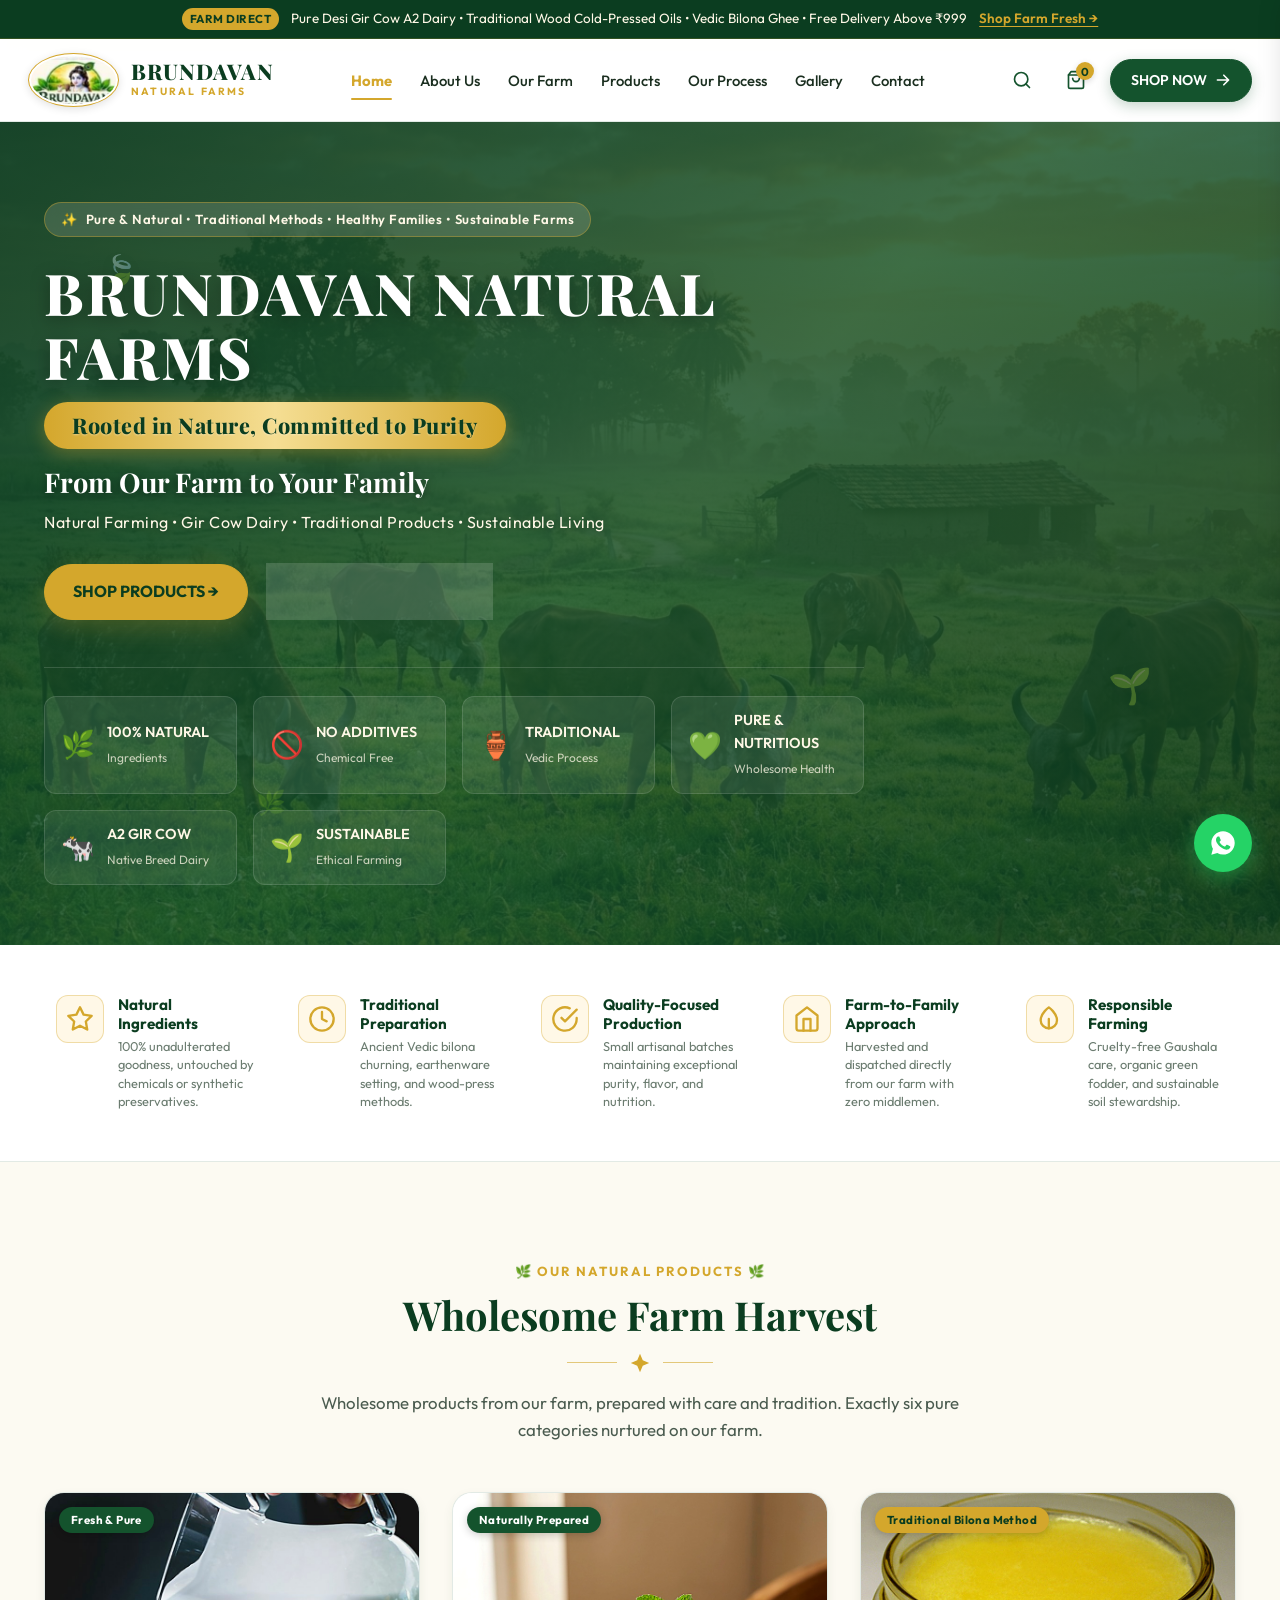
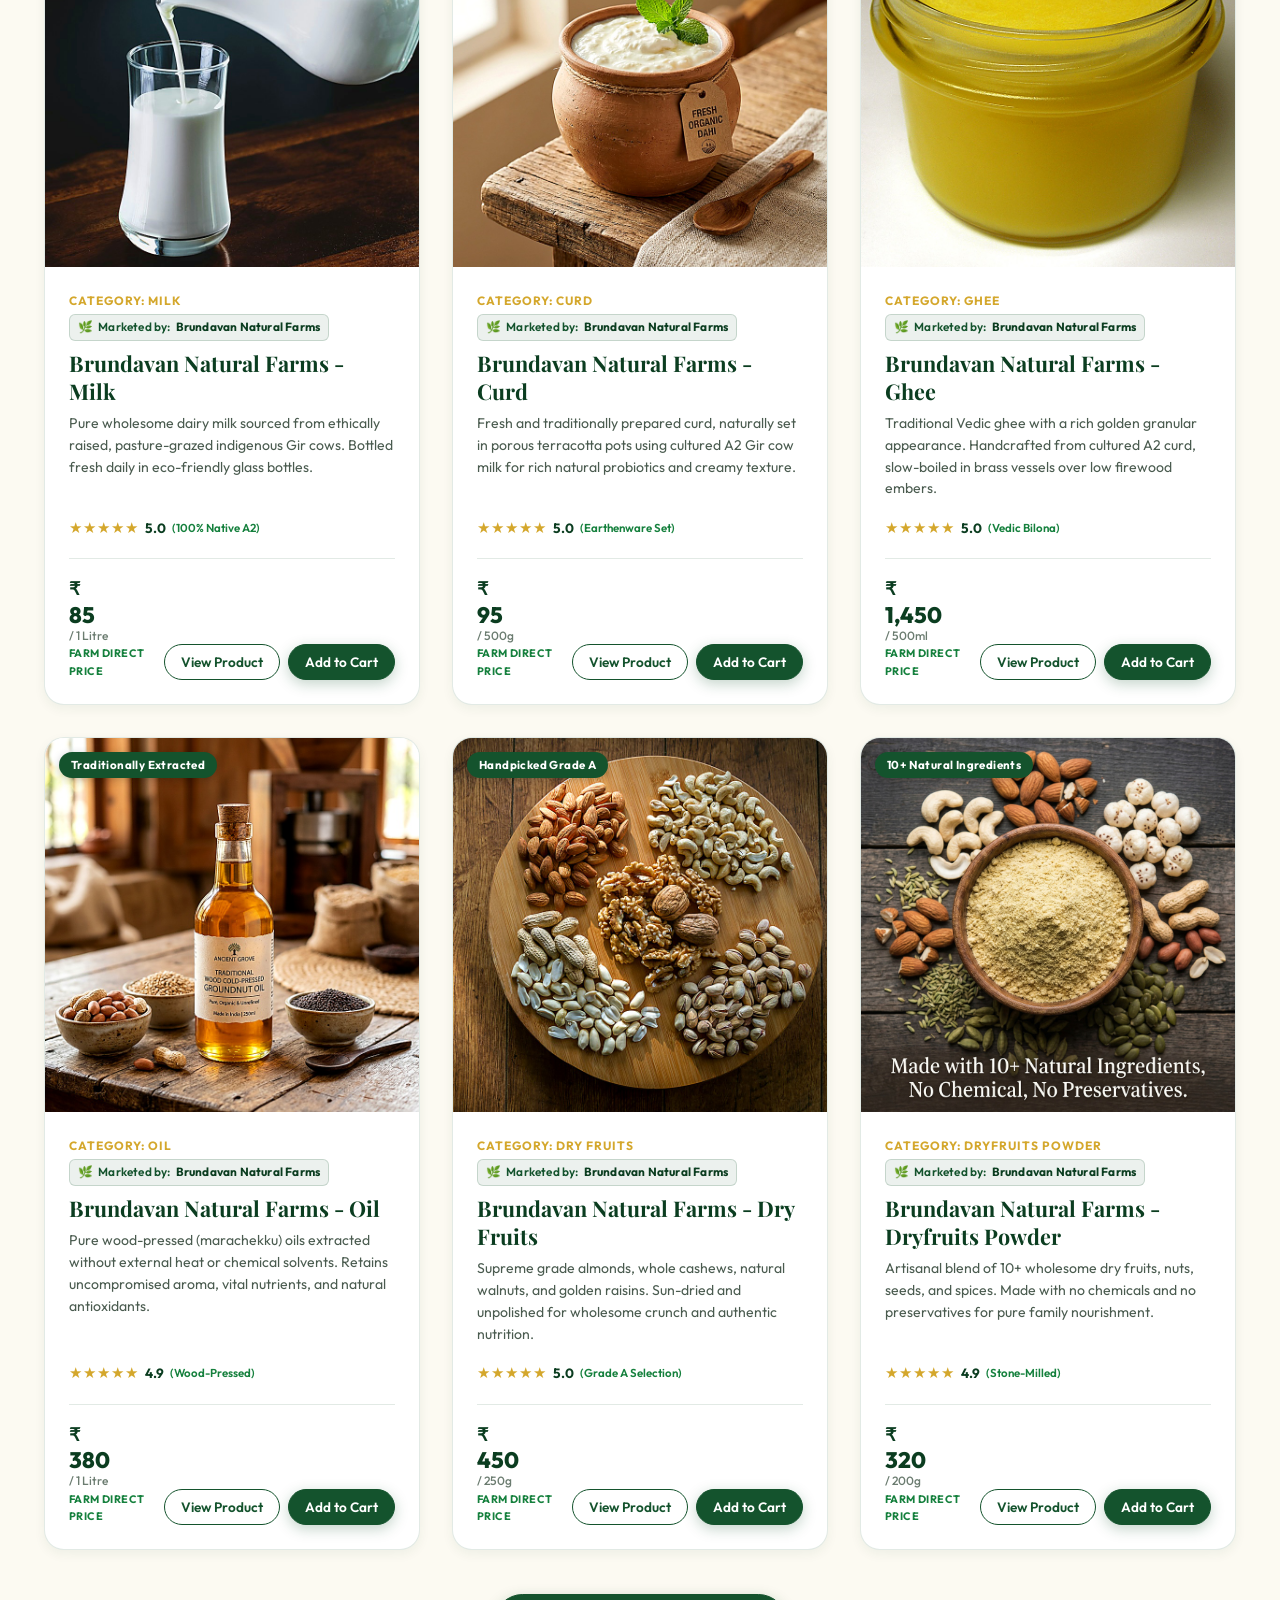
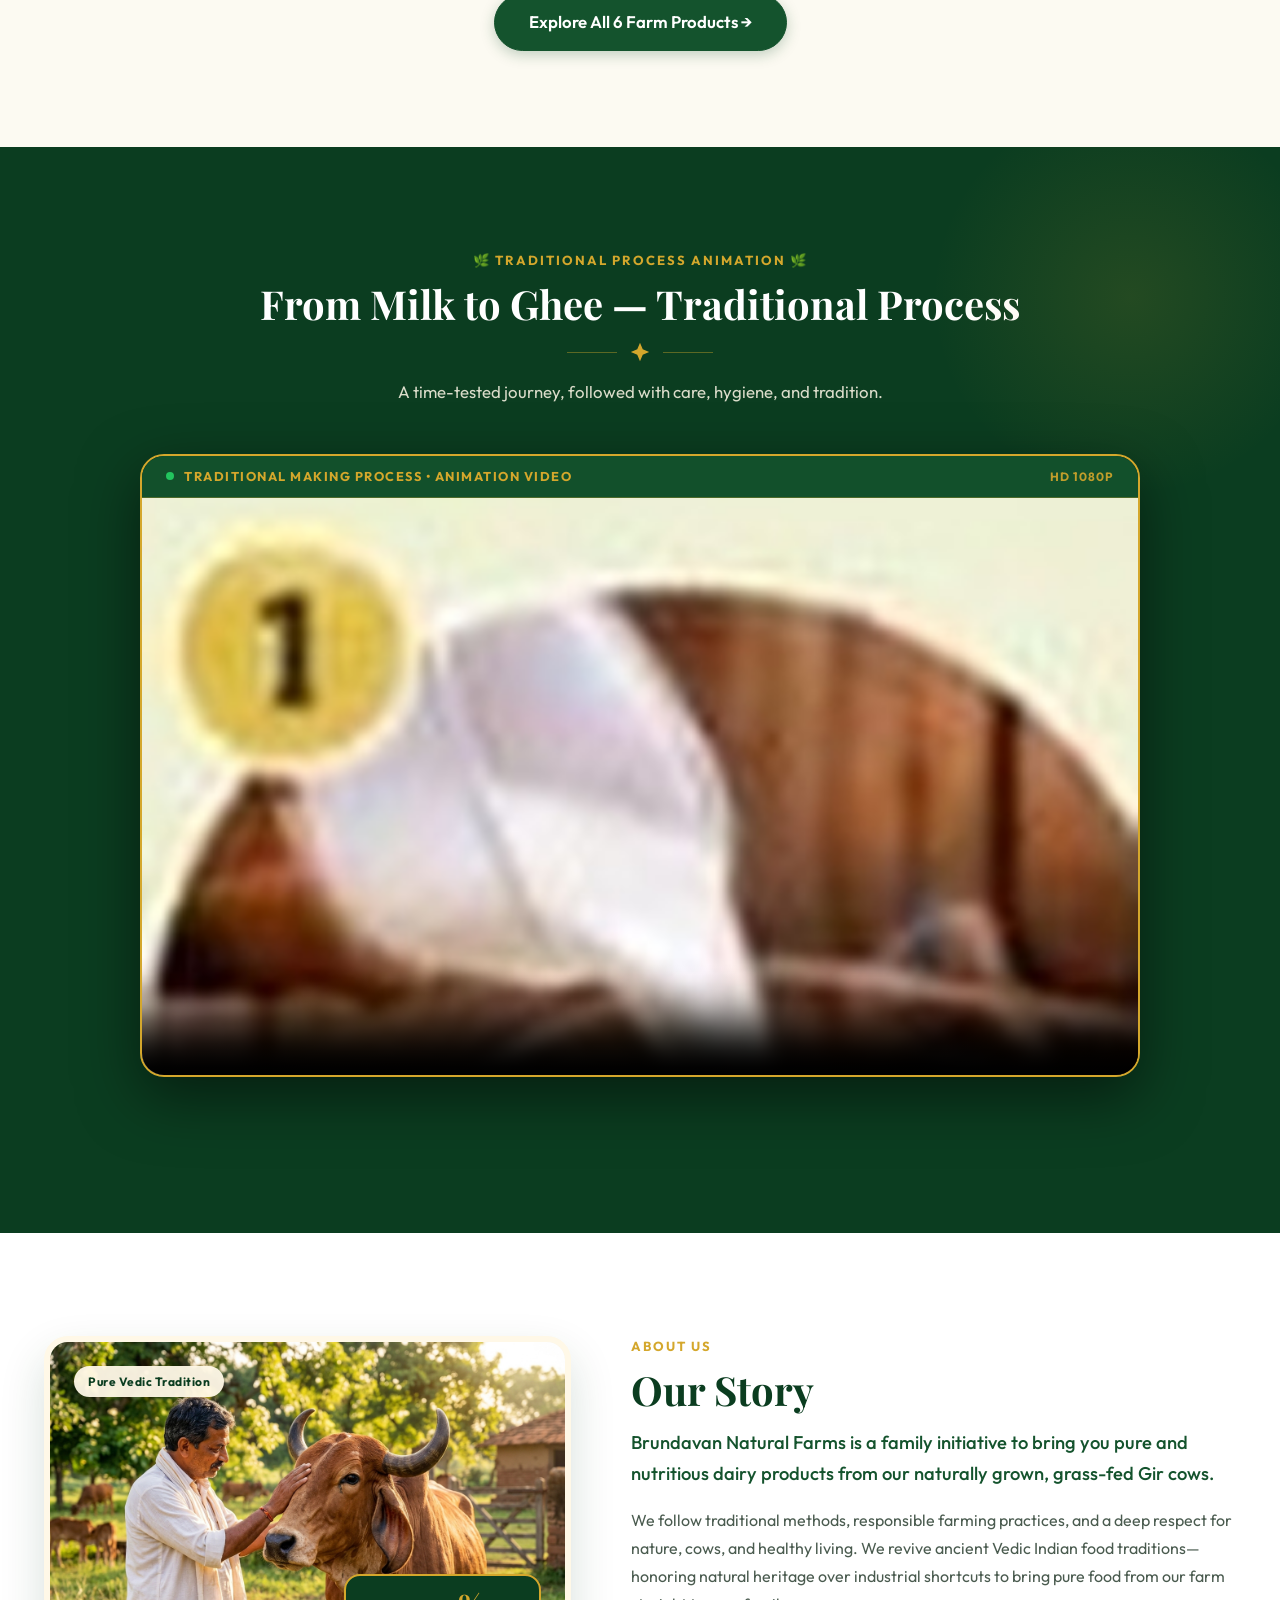
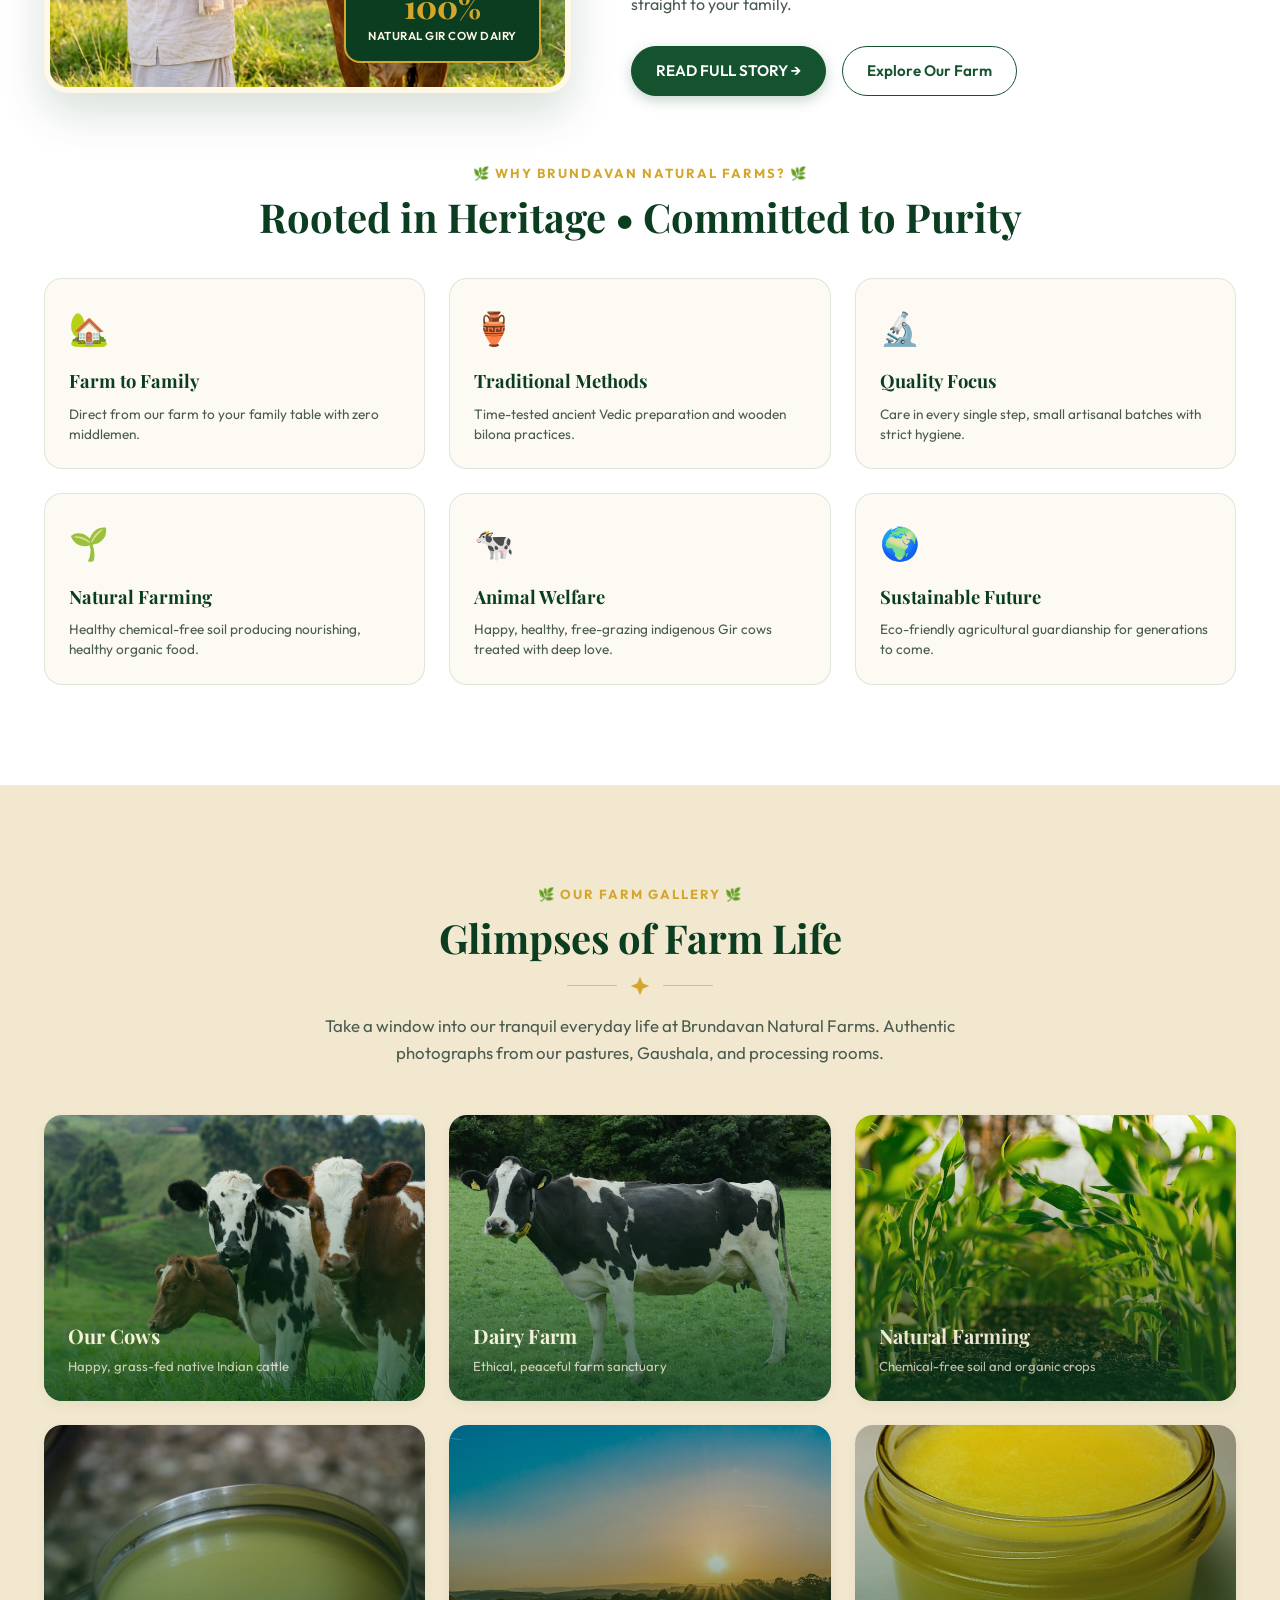
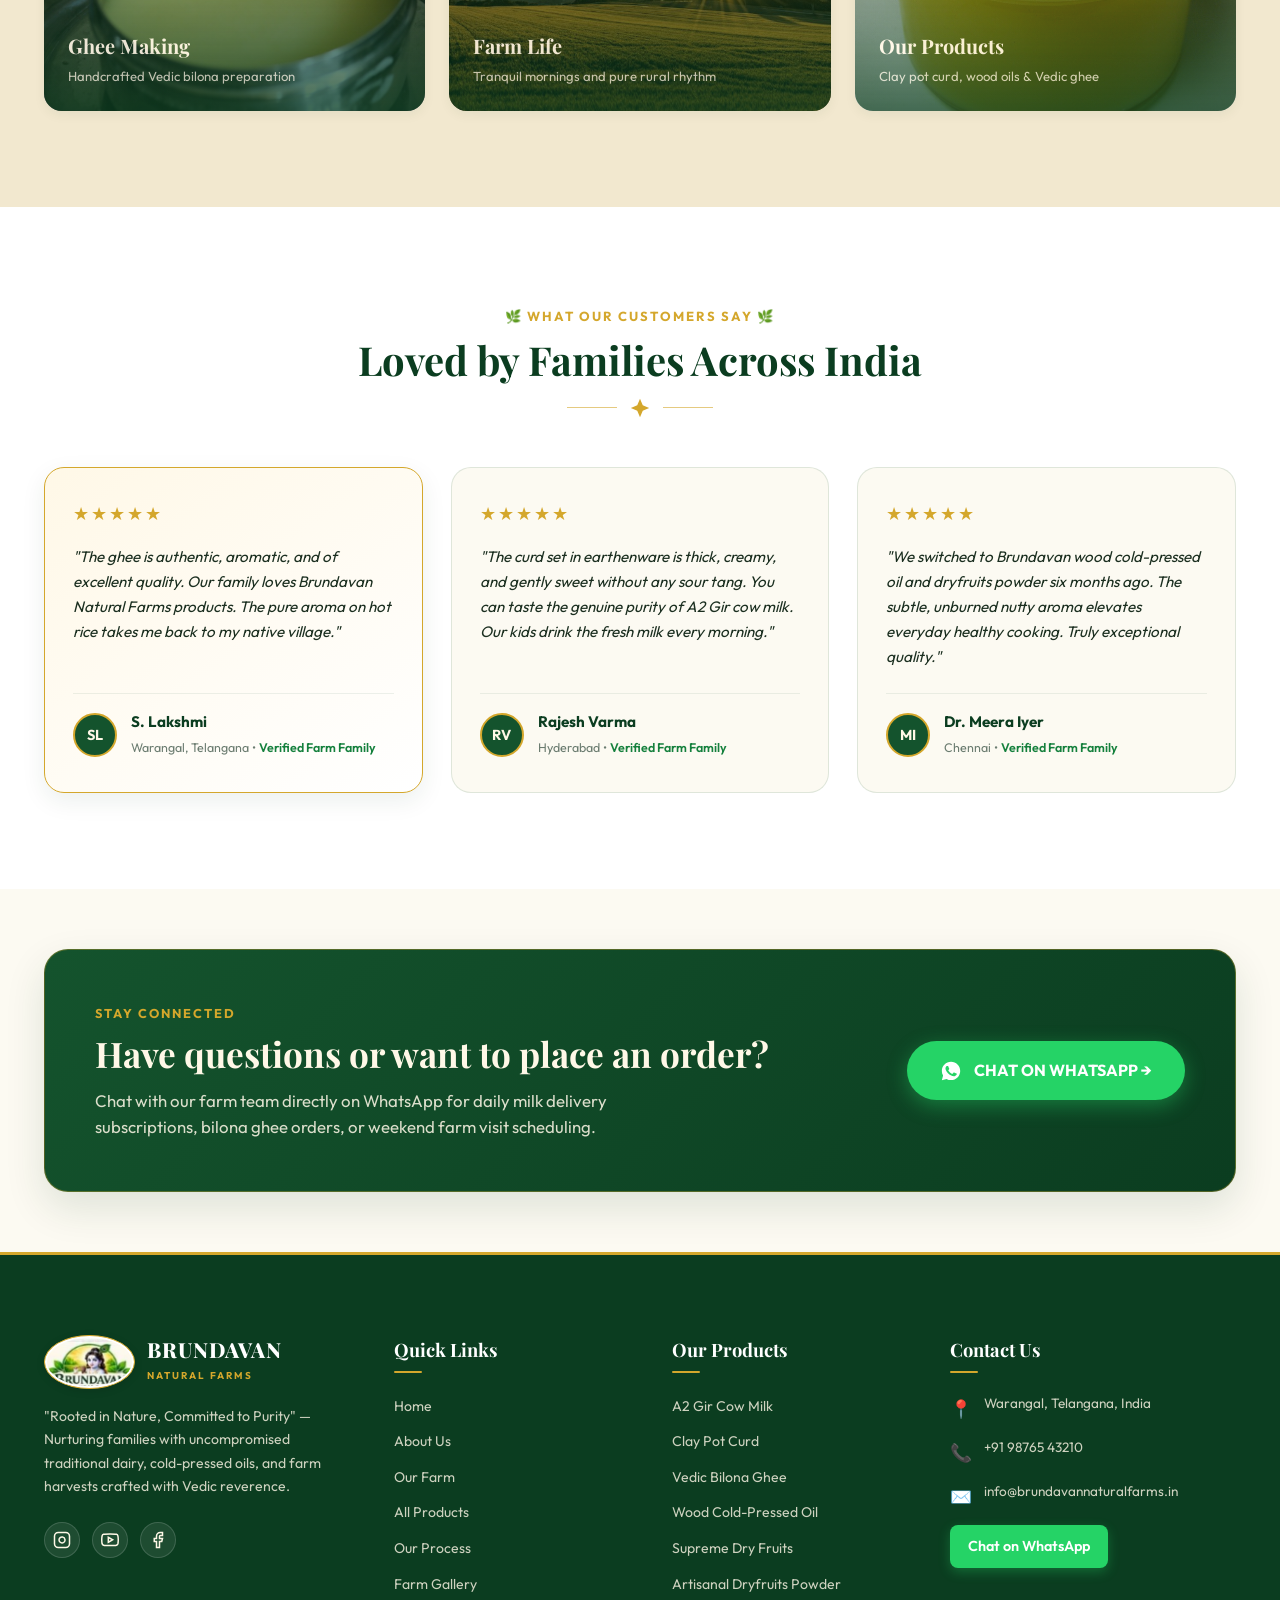
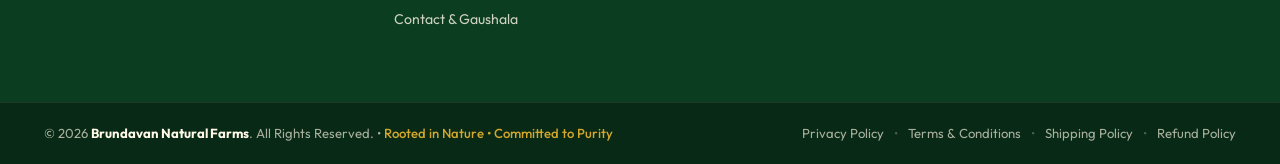
==== commit 0286475c: "Convert into dedicated multi-page website (About, Farm, Products, Process, Gallery) with universal c" ====
--- a/index.html
+++ b/index.html
@@ -20,7 +20,7 @@
     <div class="announcement-content">
       <span class="badge-pill">Farm Direct</span>
       <span class="announcement-text">Pure Desi Gir Cow A2 Dairy &bull; Traditional Wood Cold-Pressed Oils &bull; Vedic Bilona Ghee &bull; Free Delivery Above &#8377;999</span>
-      <a href="#products" class="announcement-link">Shop Now &rarr;</a>
+      <a href="products.html" class="announcement-link">Shop Farm Fresh &rarr;</a>
     </div>
   </div>
 
@@ -29,7 +29,7 @@
     <div class="header-container">
       
       <!-- LOGO (MATCHING REFERENCE BADGE WITH KRISHNA & CALF) -->
-      <a href="#home" class="brand-logo" aria-label="Brundavan Natural Farms Home">
+      <a href="index.html" class="brand-logo" aria-label="Brundavan Natural Farms Home">
         <div class="logo-image-badge">
           <img src="images/brundavan_logo_badge.png" alt="Brundavan Natural Farms Logo" class="brand-logo-img">
         </div>
@@ -42,12 +42,12 @@
       <!-- DESKTOP NAVIGATION LINKS -->
       <nav class="nav-menu" id="navMenu">
         <ul class="nav-list">
-          <li class="nav-item"><a href="#home" class="nav-link active">Home</a></li>
-          <li class="nav-item"><a href="#about" class="nav-link">About Us</a></li>
-          <li class="nav-item"><a href="#farm" class="nav-link">Our Farm</a></li>
-          <li class="nav-item"><a href="#products" class="nav-link">Products</a></li>
-          <li class="nav-item"><a href="#process" class="nav-link">Our Process</a></li>
-          <li class="nav-item"><a href="#gallery" class="nav-link">Gallery</a></li>
+          <li class="nav-item"><a href="index.html" class="nav-link active">Home</a></li>
+          <li class="nav-item"><a href="about.html" class="nav-link">About Us</a></li>
+          <li class="nav-item"><a href="farm.html" class="nav-link">Our Farm</a></li>
+          <li class="nav-item"><a href="products.html" class="nav-link">Products</a></li>
+          <li class="nav-item"><a href="process.html" class="nav-link">Our Process</a></li>
+          <li class="nav-item"><a href="gallery.html" class="nav-link">Gallery</a></li>
           <li class="nav-item"><a href="#contact" class="nav-link">Contact</a></li>
         </ul>
       </nav>
@@ -73,7 +73,7 @@
         </button>
 
         <!-- Prominent Shop Now CTA -->
-        <a href="#products" class="btn btn-primary nav-shop-btn">
+        <a href="products.html" class="btn btn-primary nav-shop-btn">
           <span>SHOP NOW</span>
           <svg viewBox="0 0 20 20" width="16" height="16" fill="currentColor">
             <path fill-rule="evenodd" d="M10.293 3.293a1 1 0 011.414 0l6 6a1 1 0 010 1.414l-6 6a1 1 0 01-1.414-1.414L14.586 11H3a1 1 0 110-2h11.586l-4.293-4.293a1 1 0 010-1.414z" clip-rule="evenodd"/>
@@ -299,11 +299,13 @@
             <div class="product-rating">
               <span class="stars">&#9733;&#9733;&#9733;&#9733;&#9733;</span>
               <span class="rating-val">5.0</span>
+              <span class="purity-tag">(100% Native A2)</span>
             </div>
             <div class="product-footer">
               <div class="product-price-box">
                 <span class="price-curr">&#8377;</span><span class="price-amount">85</span>
                 <span class="price-unit">/ 1 Litre</span>
+                <div class="purity-price-label">Farm Direct Price</div>
               </div>
               <div class="card-btn-group">
                 <button class="btn btn-outline-green btn-sm" onclick="openProductModal(1)">View Product</button>
@@ -337,11 +339,13 @@
             <div class="product-rating">
               <span class="stars">&#9733;&#9733;&#9733;&#9733;&#9733;</span>
               <span class="rating-val">5.0</span>
+              <span class="purity-tag">(Earthenware Set)</span>
             </div>
             <div class="product-footer">
               <div class="product-price-box">
                 <span class="price-curr">&#8377;</span><span class="price-amount">95</span>
                 <span class="price-unit">/ 500g</span>
+                <div class="purity-price-label">Farm Direct Price</div>
               </div>
               <div class="card-btn-group">
                 <button class="btn btn-outline-green btn-sm" onclick="openProductModal(2)">View Product</button>
@@ -375,11 +379,13 @@
             <div class="product-rating">
               <span class="stars">&#9733;&#9733;&#9733;&#9733;&#9733;</span>
               <span class="rating-val">5.0</span>
+              <span class="purity-tag">(Vedic Bilona)</span>
             </div>
             <div class="product-footer">
               <div class="product-price-box">
                 <span class="price-curr">&#8377;</span><span class="price-amount">1,450</span>
                 <span class="price-unit">/ 500ml</span>
+                <div class="purity-price-label">Farm Direct Price</div>
               </div>
               <div class="card-btn-group">
                 <button class="btn btn-outline-green btn-sm" onclick="openProductModal(3)">View Product</button>
@@ -413,11 +419,13 @@
             <div class="product-rating">
               <span class="stars">&#9733;&#9733;&#9733;&#9733;&#9733;</span>
               <span class="rating-val">4.9</span>
+              <span class="purity-tag">(Wood-Pressed)</span>
             </div>
             <div class="product-footer">
               <div class="product-price-box">
                 <span class="price-curr">&#8377;</span><span class="price-amount">380</span>
                 <span class="price-unit">/ 1 Litre</span>
+                <div class="purity-price-label">Farm Direct Price</div>
               </div>
               <div class="card-btn-group">
                 <button class="btn btn-outline-green btn-sm" onclick="openProductModal(4)">View Product</button>
@@ -451,11 +459,13 @@
             <div class="product-rating">
               <span class="stars">&#9733;&#9733;&#9733;&#9733;&#9733;</span>
               <span class="rating-val">5.0</span>
+              <span class="purity-tag">(Grade A Selection)</span>
             </div>
             <div class="product-footer">
               <div class="product-price-box">
                 <span class="price-curr">&#8377;</span><span class="price-amount">450</span>
                 <span class="price-unit">/ 250g</span>
+                <div class="purity-price-label">Farm Direct Price</div>
               </div>
               <div class="card-btn-group">
                 <button class="btn btn-outline-green btn-sm" onclick="openProductModal(5)">View Product</button>
@@ -489,11 +499,13 @@
             <div class="product-rating">
               <span class="stars">&#9733;&#9733;&#9733;&#9733;&#9733;</span>
               <span class="rating-val">4.9</span>
+              <span class="purity-tag">(Stone-Milled)</span>
             </div>
             <div class="product-footer">
               <div class="product-price-box">
                 <span class="price-curr">&#8377;</span><span class="price-amount">320</span>
                 <span class="price-unit">/ 200g</span>
+                <div class="purity-price-label">Farm Direct Price</div>
               </div>
               <div class="card-btn-group">
                 <button class="btn btn-outline-green btn-sm" onclick="openProductModal(6)">View Product</button>
@@ -505,6 +517,13 @@
           </div>
         </article>
 
+      </div>
+
+      <!-- View All Products CTA -->
+      <div style="text-align:center;margin-top:44px;">
+        <a href="products.html" class="btn btn-primary" style="padding:14px 34px;font-size:1.05rem;">
+          <span>Explore All 6 Farm Products &rarr;</span>
+        </a>
       </div>
 
     </div>
@@ -589,8 +608,8 @@
           </p>
 
           <div class="about-cta-row">
-            <button class="btn btn-primary" onclick="openStoryModal()">KNOW MORE &rarr;</button>
-            <a href="#gallery" class="btn btn-outline-green">View Farm Gallery</a>
+            <a href="about.html" class="btn btn-primary">READ FULL STORY &rarr;</a>
+            <a href="farm.html" class="btn btn-outline-green">Explore Our Farm</a>
           </div>
 
         </div>
@@ -769,7 +788,7 @@
             <div class="author-avatar">SL</div>
             <div class="author-info">
               <h4 class="author-name">S. Lakshmi</h4>
-              <span class="author-loc">Warangal, Telangana &bull; <span class="badge-demo">Verified Customer</span></span>
+              <span class="author-loc">Warangal, Telangana &bull; <span class="badge-verified">Verified Farm Family</span></span>
             </div>
           </div>
         </div>
@@ -784,7 +803,7 @@
             <div class="author-avatar">RV</div>
             <div class="author-info">
               <h4 class="author-name">Rajesh Varma</h4>
-              <span class="author-loc">Hyderabad &bull; <span class="badge-demo">Verified Customer</span></span>
+              <span class="author-loc">Hyderabad &bull; <span class="badge-verified">Verified Farm Family</span></span>
             </div>
           </div>
         </div>
@@ -799,7 +818,7 @@
             <div class="author-avatar">MI</div>
             <div class="author-info">
               <h4 class="author-name">Dr. Meera Iyer</h4>
-              <span class="author-loc">Chennai &bull; <span class="badge-demo">Verified Customer</span></span>
+              <span class="author-loc">Chennai &bull; <span class="badge-verified">Verified Farm Family</span></span>
             </div>
           </div>
         </div>
@@ -870,13 +889,13 @@
         <div class="footer-col">
           <h4 class="footer-heading">Quick Links</h4>
           <ul class="footer-links">
-            <li><a href="#home">Home</a></li>
-            <li><a href="#about">About Us</a></li>
-            <li><a href="#farm">Our Farm</a></li>
-            <li><a href="#products">Products</a></li>
-            <li><a href="#process">Our Process</a></li>
-            <li><a href="#gallery">Gallery</a></li>
-            <li><a href="#testimonials">Testimonials</a></li>
+            <li><a href="index.html">Home</a></li>
+            <li><a href="about.html">About Us</a></li>
+            <li><a href="farm.html">Our Farm</a></li>
+            <li><a href="products.html">All Products</a></li>
+            <li><a href="process.html">Our Process</a></li>
+            <li><a href="gallery.html">Farm Gallery</a></li>
+            <li><a href="#contact">Contact &amp; Gaushala</a></li>
           </ul>
         </div>
 
@@ -884,12 +903,12 @@
         <div class="footer-col">
           <h4 class="footer-heading">Our Products</h4>
           <ul class="footer-links">
-            <li><a href="#products" onclick="highlightCategory('milk')">Milk</a></li>
-            <li><a href="#products" onclick="highlightCategory('curd')">Curd</a></li>
-            <li><a href="#products" onclick="highlightCategory('ghee')">Ghee</a></li>
-            <li><a href="#products" onclick="highlightCategory('oil')">Oil</a></li>
-            <li><a href="#products" onclick="highlightCategory('dryfruits')">Dry Fruits</a></li>
-            <li><a href="#products" onclick="highlightCategory('powder')">Dryfruits Powder</a></li>
+            <li><a href="products.html">A2 Gir Cow Milk</a></li>
+            <li><a href="products.html">Clay Pot Curd</a></li>
+            <li><a href="products.html">Vedic Bilona Ghee</a></li>
+            <li><a href="products.html">Wood Cold-Pressed Oil</a></li>
+            <li><a href="products.html">Supreme Dry Fruits</a></li>
+            <li><a href="products.html">Artisanal Dryfruits Powder</a></li>
           </ul>
         </div>
 
@@ -933,7 +952,7 @@
       <div class="footer-bottom-container">
         <p class="copyright-text">
           &copy; 2026 <strong>Brundavan Natural Farms</strong>. All Rights Reserved. &bull; 
-          <span class="demo-watermark">Rooted in Nature, Committed to Purity</span>
+          <span class="purity-tagline">Rooted in Nature &bull; Committed to Purity</span>
         </p>
         <ul class="legal-links">
           <li><a href="javascript:void(0)" onclick="openPolicyModal('privacy')">Privacy Policy</a></li>
@@ -963,7 +982,7 @@
 
   <!-- SLIDEOUT CART DRAWER -->
   <div class="cart-drawer-overlay" id="cartOverlay" onclick="closeCart()"></div>
-  <aside class="cart-drawer" id="cartDrawer" aria-label="Shopping Cart">
+  <aside class="cart-drawer" id="cartDrawer" aria-label="Farm Shopping Basket">
     <div class="cart-drawer-header">
       <div class="cart-header-title">
         <svg viewBox="0 0 24 24" width="22" height="22" fill="none" stroke="currentColor" stroke-width="2"><path d="M6 2L3 6v14a2 2 0 0 0 2 2h14a2 2 0 0 0 2-2V6l-3-4z"/><line x1="3" y1="6" x2="21" y2="6"/><path d="M16 10a4 4 0 0 1-8 0"/></svg>
@@ -978,7 +997,7 @@
         <div class="empty-cart-icon">🧺</div>
         <h4>Your basket is currently empty</h4>
         <p>Explore our pure farm harvest categories: Milk, Curd, Ghee, Oils, Dry Fruits, and Dryfruits Powder.</p>
-        <button class="btn btn-primary btn-sm" onclick="closeCart(); location.href='#products'">Browse Products</button>
+        <button class="btn btn-primary btn-sm" onclick="closeCart(); location.href='products.html'">Browse Products</button>
       </div>
     </div>
 
@@ -997,11 +1016,11 @@
           <span id="cartTotal">&#8377;0</span>
         </div>
       </div>
-      <button class="btn btn-primary btn-block checkout-demo-btn" onclick="openCheckoutModal()">
+      <button class="btn btn-primary btn-block checkout-action-btn" onclick="openCheckoutModal()">
         <span>Proceed to Order</span>
         <svg viewBox="0 0 20 20" width="16" height="16" fill="currentColor"><path fill-rule="evenodd" d="M10.293 3.293a1 1 0 011.414 0l6 6a1 1 0 010 1.414l-6 6a1 1 0 01-1.414-1.414L14.586 11H3a1 1 0 110-2h11.586l-4.293-4.293a1 1 0 010-1.414z" clip-rule="evenodd"/></svg>
       </button>
-      <p class="cart-demo-note" style="color:var(--forest-green);font-weight:600;display:flex;align-items:center;justify-content:center;gap:6px;">
+      <p class="cart-purity-note" style="color:var(--forest-green);font-weight:600;display:flex;align-items:center;justify-content:center;gap:6px;">
         <svg viewBox="0 0 24 24" width="14" height="14" fill="none" stroke="currentColor" stroke-width="2"><path d="M12 22s8-4 8-10V5l-8-3-8 3v7c0 6 8 10 8 10z"/></svg>
         100% Purity Assured &bull; Direct Farm Fresh Delivery
       </p>
@@ -1295,12 +1314,13 @@
           <h2 class="modal-title" id="modalProductTitle">Product Title</h2>
           <div class="modal-rating">
             <span class="stars">&#9733;&#9733;&#9733;&#9733;&#9733;</span>
-            <span class="rating-val">5.0</span>
+            <span class="rating-val">4.9 ★ (1,450+ Verified Ratings)</span>
           </div>
           <div class="modal-price-box">
             <span class="modal-curr">&#8377;</span>
             <span class="modal-amount" id="modalProductPrice">0</span>
             <span class="modal-unit" id="modalProductUnit">/ unit</span>
+            <span class="modal-purity-tag">100% Direct Farm Fresh</span>
           </div>
           <p class="modal-desc" id="modalProductDesc">Product detailed description.</p>
           
@@ -1400,7 +1420,7 @@
     <div class="toast-icon">✓</div>
     <div class="toast-content">
       <strong id="toastTitle">Added to Cart!</strong>
-      <span id="toastMsg">Item is now in your basket.</span>
+      <span id="toastMsg">Item is now in your farm basket.</span>
     </div>
   </div>
 
--- a/style.css
+++ b/style.css
@@ -921,9 +921,10 @@
   color: var(--dark-green);
 }
 
-.demo-tag {
+.purity-tag {
   font-size: 0.72rem;
-  color: var(--text-muted);
+  color: #15803D;
+  font-weight: 600;
 }
 
 /* Card Footer */
@@ -960,9 +961,9 @@
   font-weight: 500;
 }
 
-.demo-price-label {
-  font-size: 0.65rem;
-  color: var(--golden-yellow);
+.purity-price-label {
+  font-size: 0.68rem;
+  color: #15803D;
   font-weight: 700;
   text-transform: uppercase;
   letter-spacing: 0.4px;
@@ -975,7 +976,7 @@
 }
 
 /* --------------------------------------------------------------------------
-   8. ANIMATED MILK-TO-GHEE PROCESS SECTION (KEY CLIENT DEMO)
+   8. ANIMATED MILK-TO-GHEE PROCESS SECTION (TRADITIONAL BILONA)
    -------------------------------------------------------------------------- */
 .process-section {
   padding: 100px 0;
@@ -1564,7 +1565,7 @@
   background-color: var(--white);
 }
 
-.demo-disclaimer {
+.verified-note {
   display: inline-block;
   font-size: 0.82rem;
   color: var(--golden-hover);
@@ -1649,8 +1650,8 @@
   color: var(--text-muted);
 }
 
-.badge-demo {
-  color: var(--golden-hover);
+.badge-verified {
+  color: #15803D;
   font-weight: 600;
 }
 
@@ -1895,7 +1896,7 @@
   color: var(--cream);
 }
 
-.demo-watermark {
+.purity-tagline {
   color: var(--golden-yellow);
   font-weight: 500;
 }
@@ -2186,12 +2187,12 @@
   font-weight: 700;
 }
 
-.checkout-demo-btn {
+.checkout-action-btn {
   padding: 14px;
   font-size: 1rem;
 }
 
-.cart-demo-note {
+.cart-purity-note {
   font-size: 0.72rem;
   color: var(--text-muted);
   text-align: center;
@@ -2425,11 +2426,11 @@
   color: var(--text-muted);
 }
 
-.modal-demo-tag {
+.modal-purity-tag {
   margin-left: 12px;
   font-size: 0.72rem;
-  background-color: var(--cream);
-  color: var(--golden-hover);
+  background-color: #DCFCE7;
+  color: #15803D;
   padding: 2px 8px;
   border-radius: 6px;
   font-weight: 600;
@@ -4201,4 +4202,338 @@
   }
 }
 
-
+/* ==========================================================================
+   SUBPAGE DESIGN SYSTEM (MULTI-PAGE SITE ARCHITECTURE)
+   ========================================================================== */
+
+/* Subpage Hero Banner */
+.subpage-hero {
+  position: relative;
+  background: linear-gradient(135deg, #0B3D20 0%, #14532D 60%, #072915 100%);
+  padding: 130px 0 65px;
+  color: var(--white);
+  text-align: center;
+  overflow: hidden;
+  border-bottom: 3px solid var(--golden-yellow);
+}
+
+.subpage-hero::before {
+  content: '';
+  position: absolute;
+  top: 0;
+  left: 0;
+  right: 0;
+  bottom: 0;
+  background: radial-gradient(circle at 50% 20%, rgba(212, 167, 44, 0.18) 0%, transparent 70%);
+  pointer-events: none;
+}
+
+.subpage-hero-container {
+  position: relative;
+  z-index: 2;
+  max-width: 900px;
+  margin: 0 auto;
+  padding: 0 24px;
+}
+
+.subpage-tagline {
+  display: inline-flex;
+  align-items: center;
+  gap: 8px;
+  font-size: 0.82rem;
+  font-weight: 700;
+  text-transform: uppercase;
+  letter-spacing: 2px;
+  color: var(--golden-yellow);
+  background: rgba(255, 255, 255, 0.08);
+  border: 1px solid rgba(212, 167, 44, 0.4);
+  padding: 6px 18px;
+  border-radius: 9999px;
+  margin-bottom: 16px;
+}
+
+.subpage-title {
+  font-family: var(--font-serif);
+  font-size: 2.75rem;
+  font-weight: 700;
+  color: var(--cream);
+  line-height: 1.2;
+  margin-bottom: 14px;
+}
+
+.subpage-desc {
+  font-size: 1.1rem;
+  line-height: 1.7;
+  color: #E2E8F0;
+  max-width: 740px;
+  margin: 0 auto 20px;
+}
+
+.subpage-breadcrumbs {
+  display: flex;
+  align-items: center;
+  justify-content: center;
+  gap: 10px;
+  font-size: 0.88rem;
+  color: rgba(255, 248, 231, 0.7);
+}
+
+.subpage-breadcrumbs a {
+  color: var(--golden-yellow);
+  text-decoration: none;
+  font-weight: 600;
+  transition: color var(--transition-fast);
+}
+
+.subpage-breadcrumbs a:hover {
+  color: var(--white);
+  text-decoration: underline;
+}
+
+.subpage-breadcrumbs .sep {
+  opacity: 0.5;
+}
+
+.subpage-breadcrumbs .current {
+  color: var(--white);
+  font-weight: 600;
+}
+
+/* Category Filter Tabs (Products & Gallery) */
+.filter-tabs-wrapper {
+  display: flex;
+  justify-content: center;
+  gap: 10px;
+  flex-wrap: wrap;
+  margin-bottom: 36px;
+}
+
+.filter-tab-btn {
+  background: var(--light-cream);
+  border: 1.5px solid var(--border-light);
+  color: var(--text-primary);
+  font-family: var(--font-sans);
+  font-size: 0.9rem;
+  font-weight: 600;
+  padding: 10px 20px;
+  border-radius: 9999px;
+  cursor: pointer;
+  transition: all var(--transition-fast);
+}
+
+.filter-tab-btn:hover {
+  border-color: var(--golden-yellow);
+  background-color: var(--cream);
+  transform: translateY(-2px);
+}
+
+.filter-tab-btn.active {
+  background: var(--forest-green);
+  color: var(--white);
+  border-color: var(--forest-green);
+  box-shadow: 0 4px 14px rgba(20, 83, 45, 0.25);
+}
+
+/* Farm Stats Strip Banner */
+.farm-stats-strip {
+  background: linear-gradient(135deg, #072915, #0B3D20);
+  border-radius: 24px;
+  padding: 44px 32px;
+  margin: 60px 0;
+  box-shadow: var(--shadow-lg);
+  border: 2px solid var(--border-golden);
+}
+
+.farm-stats-grid {
+  display: grid;
+  grid-template-columns: repeat(4, 1fr);
+  gap: 28px;
+  text-align: center;
+}
+
+.farm-stat-card {
+  padding: 10px;
+}
+
+.stat-huge-number {
+  font-family: var(--font-serif);
+  font-size: 2.8rem;
+  font-weight: 800;
+  color: var(--golden-yellow);
+  line-height: 1;
+  margin-bottom: 6px;
+}
+
+.stat-label-title {
+  font-size: 0.95rem;
+  font-weight: 700;
+  color: var(--white);
+  margin-bottom: 4px;
+}
+
+.stat-label-desc {
+  font-size: 0.8rem;
+  color: rgba(255, 248, 231, 0.7);
+}
+
+/* Comparison Table (Process page) */
+.process-compare-section {
+  padding: 80px 0;
+  background-color: var(--light-cream);
+}
+
+.compare-table-wrapper {
+  background: var(--white);
+  border-radius: 20px;
+  padding: 32px;
+  border: 1px solid var(--border-light);
+  box-shadow: var(--shadow-md);
+  overflow-x: auto;
+}
+
+.compare-table {
+  width: 100%;
+  border-collapse: collapse;
+  font-size: 0.92rem;
+}
+
+.compare-table th {
+  padding: 16px 20px;
+  text-align: left;
+  font-family: var(--font-serif);
+  font-size: 1.15rem;
+  border-bottom: 2px solid var(--forest-green);
+}
+
+.compare-table th.brand-col {
+  background: var(--forest-green);
+  color: var(--cream);
+  border-radius: 12px 12px 0 0;
+}
+
+.compare-table td {
+  padding: 14px 20px;
+  border-bottom: 1px solid var(--border-light);
+  vertical-align: middle;
+}
+
+.compare-table td.brand-col-cell {
+  background: rgba(20, 83, 45, 0.04);
+  font-weight: 600;
+  color: var(--dark-green);
+}
+
+/* Gallery Dedicated Grid */
+.gallery-dedicated-grid {
+  display: grid;
+  grid-template-columns: repeat(3, 1fr);
+  gap: 24px;
+}
+
+.gallery-grid-card {
+  position: relative;
+  border-radius: 18px;
+  overflow: hidden;
+  height: 280px;
+  box-shadow: var(--shadow-sm);
+  cursor: pointer;
+  border: 2px solid transparent;
+  transition: all var(--transition-normal);
+}
+
+.gallery-grid-card:hover {
+  transform: translateY(-6px);
+  box-shadow: var(--shadow-lg);
+  border-color: var(--golden-yellow);
+}
+
+.gallery-grid-card img {
+  width: 100%;
+  height: 100%;
+  object-fit: cover;
+  transition: transform 0.6s ease;
+}
+
+.gallery-grid-card:hover img {
+  transform: scale(1.08);
+}
+
+.gallery-card-badge {
+  position: absolute;
+  top: 14px;
+  left: 14px;
+  background: rgba(11, 61, 32, 0.85);
+  color: var(--golden-yellow);
+  font-size: 0.72rem;
+  font-weight: 700;
+  padding: 4px 12px;
+  border-radius: 9999px;
+  backdrop-filter: blur(4px);
+  border: 1px solid rgba(212, 167, 44, 0.4);
+}
+
+.gallery-card-caption {
+  position: absolute;
+  bottom: 0;
+  left: 0;
+  right: 0;
+  padding: 24px 18px 14px;
+  background: linear-gradient(to top, rgba(7, 41, 21, 0.95) 0%, rgba(7, 41, 21, 0.7) 60%, transparent 100%);
+  color: var(--white);
+}
+
+.gallery-card-caption h4 {
+  font-family: var(--font-serif);
+  font-size: 1.1rem;
+  color: var(--cream);
+  margin-bottom: 2px;
+}
+
+.gallery-card-caption p {
+  font-size: 0.8rem;
+  color: rgba(255, 248, 231, 0.8);
+}
+
+/* Active Nav Links styling */
+.nav-link.active {
+  color: var(--golden-yellow) !important;
+  font-weight: 700 !important;
+}
+
+.nav-link.active::after {
+  content: '';
+  position: absolute;
+  bottom: -4px;
+  left: 0;
+  width: 100%;
+  height: 2px;
+  background-color: var(--golden-yellow);
+  border-radius: 2px;
+}
+
+@media (max-width: 900px) {
+  .subpage-title {
+    font-size: 2.2rem;
+  }
+  .farm-stats-grid {
+    grid-template-columns: repeat(2, 1fr);
+  }
+  .gallery-dedicated-grid {
+    grid-template-columns: repeat(2, 1fr);
+  }
+}
+
+@media (max-width: 600px) {
+  .subpage-title {
+    font-size: 1.8rem;
+  }
+  .farm-stats-grid {
+    grid-template-columns: 1fr;
+  }
+  .gallery-dedicated-grid {
+    grid-template-columns: 1fr;
+  }
+}
+
+
+
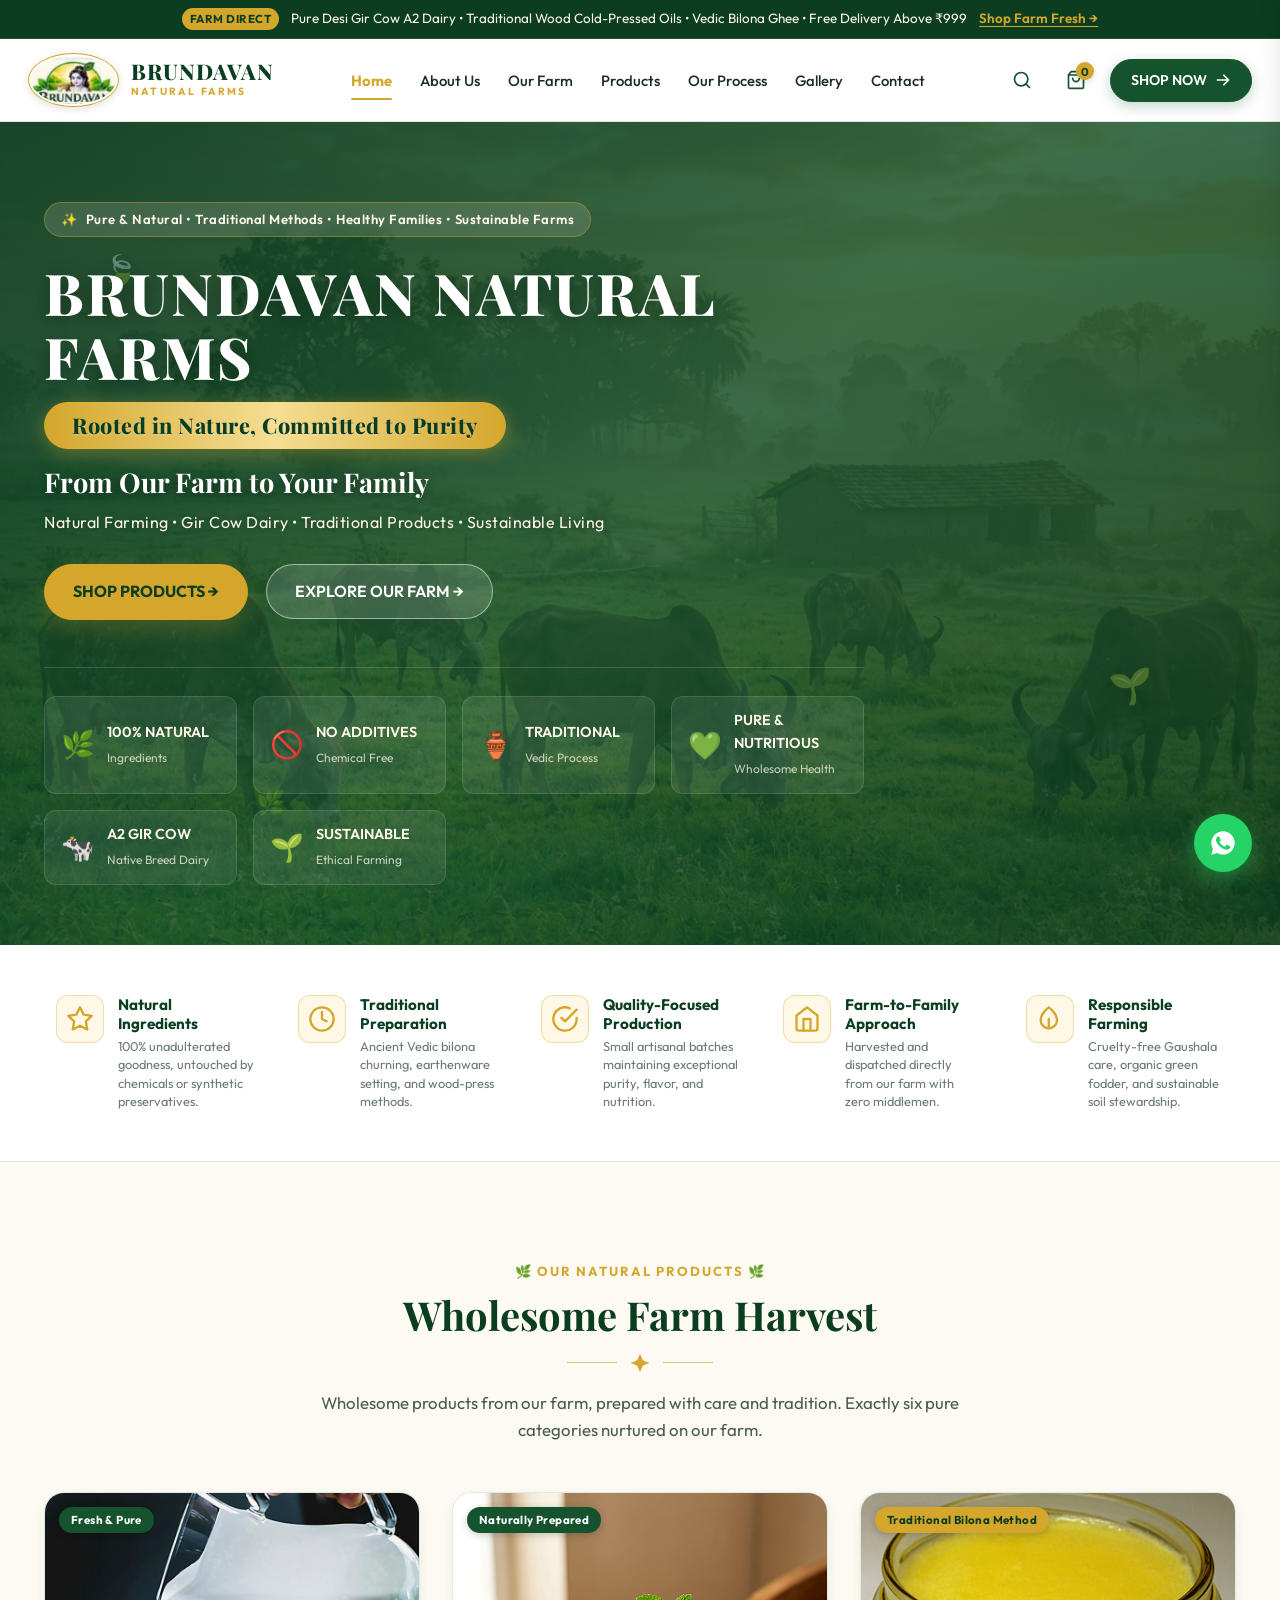
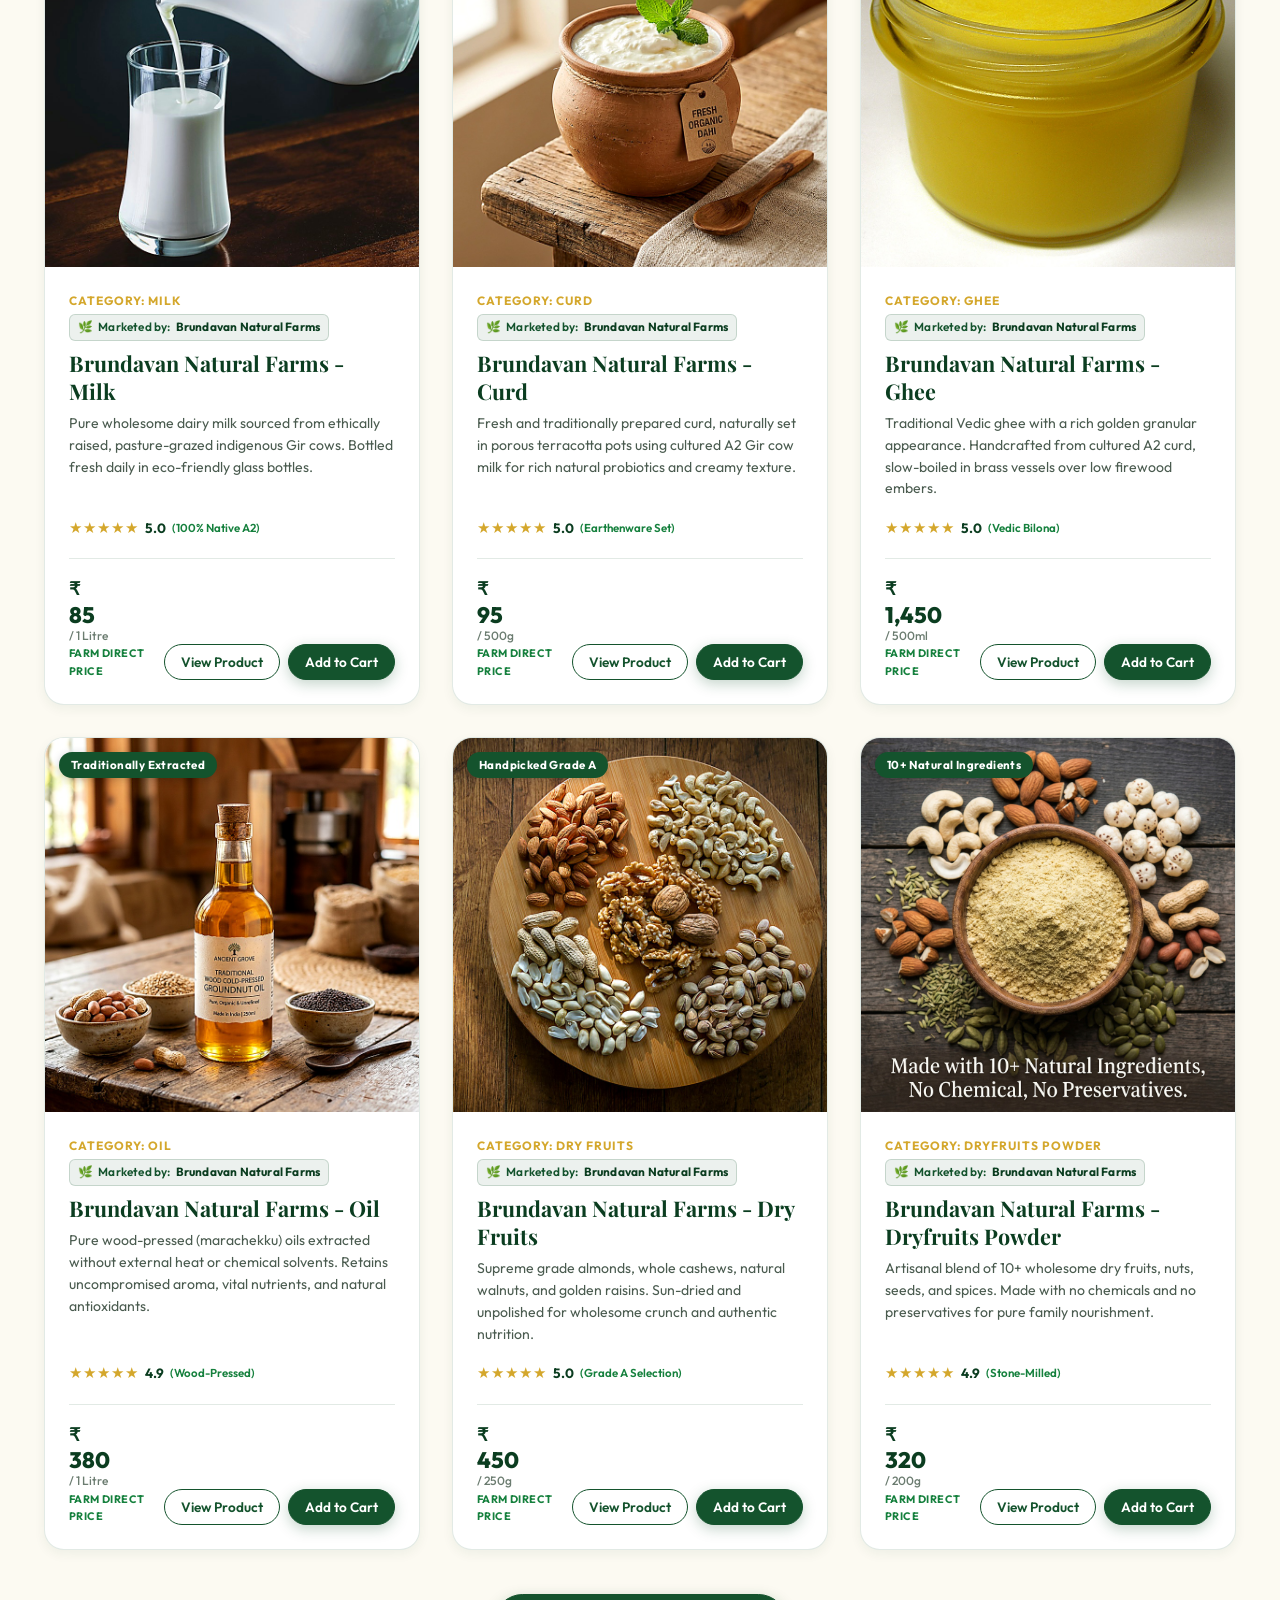
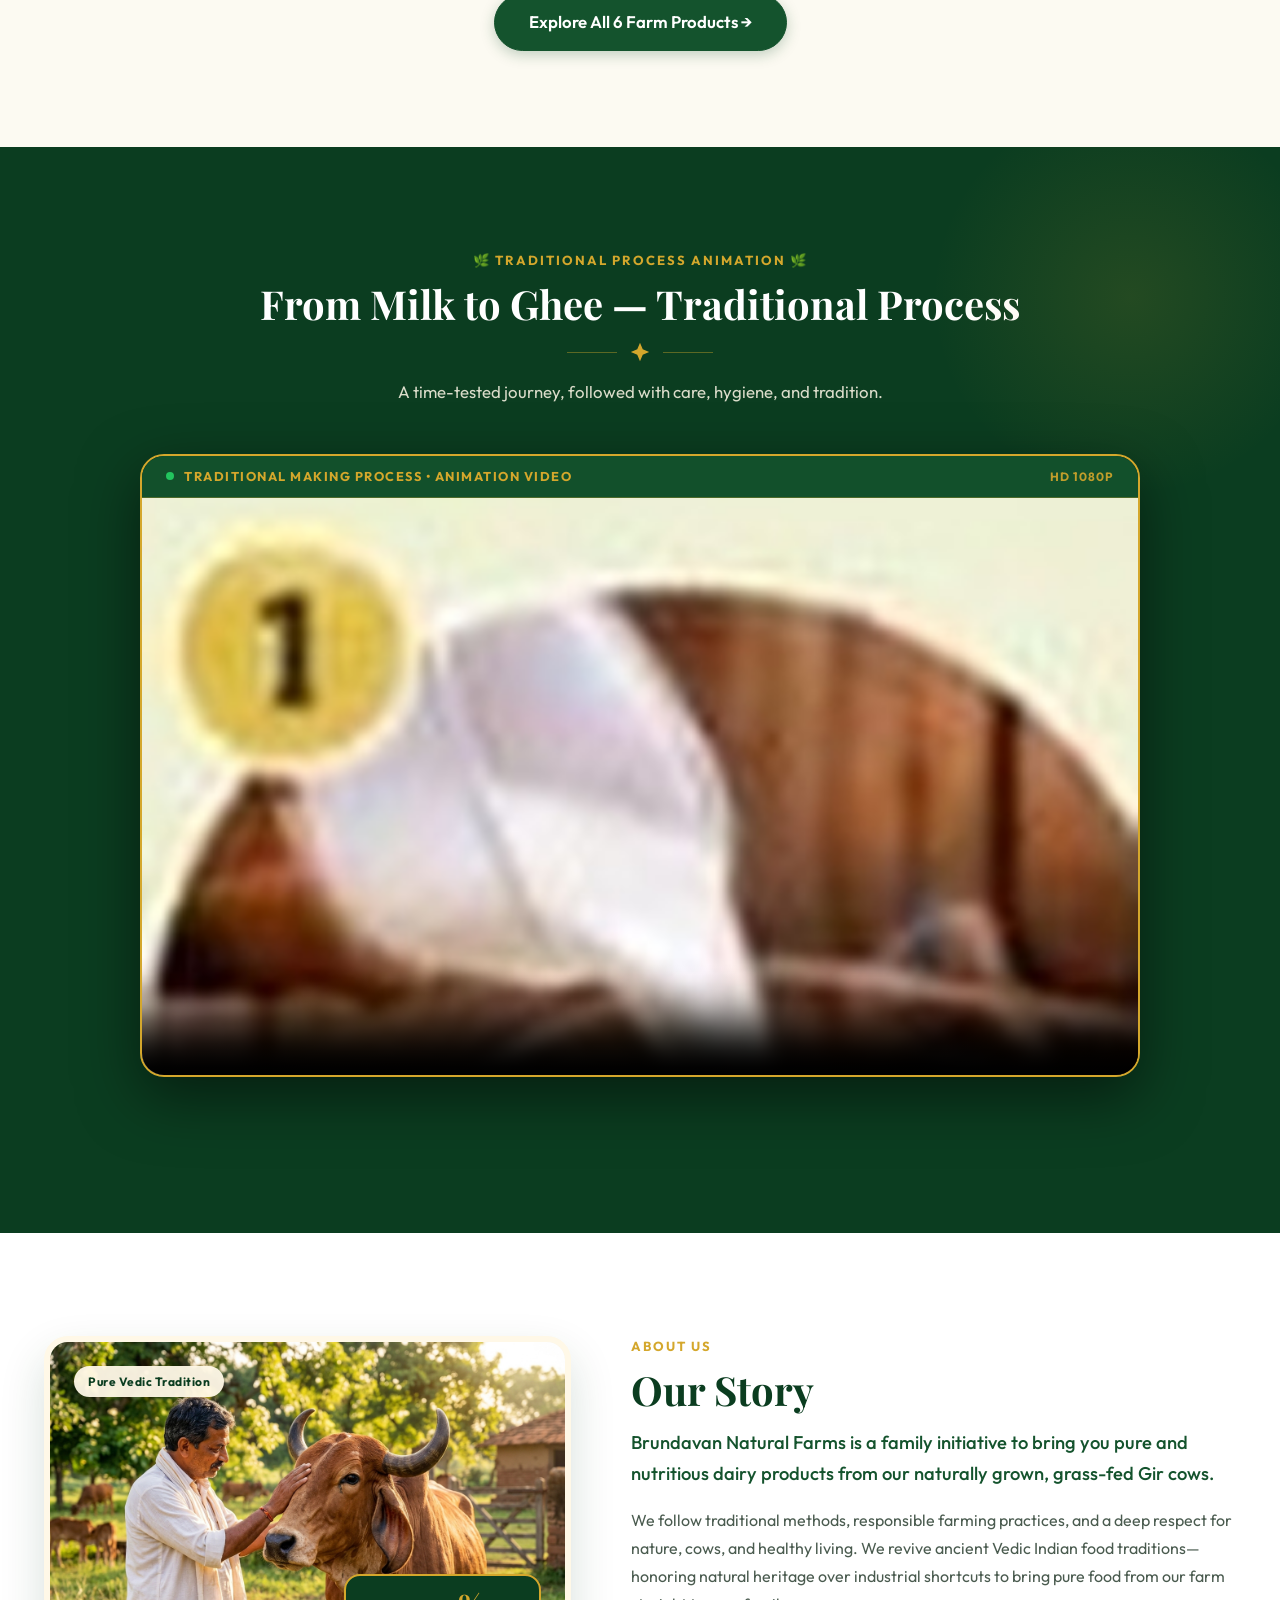
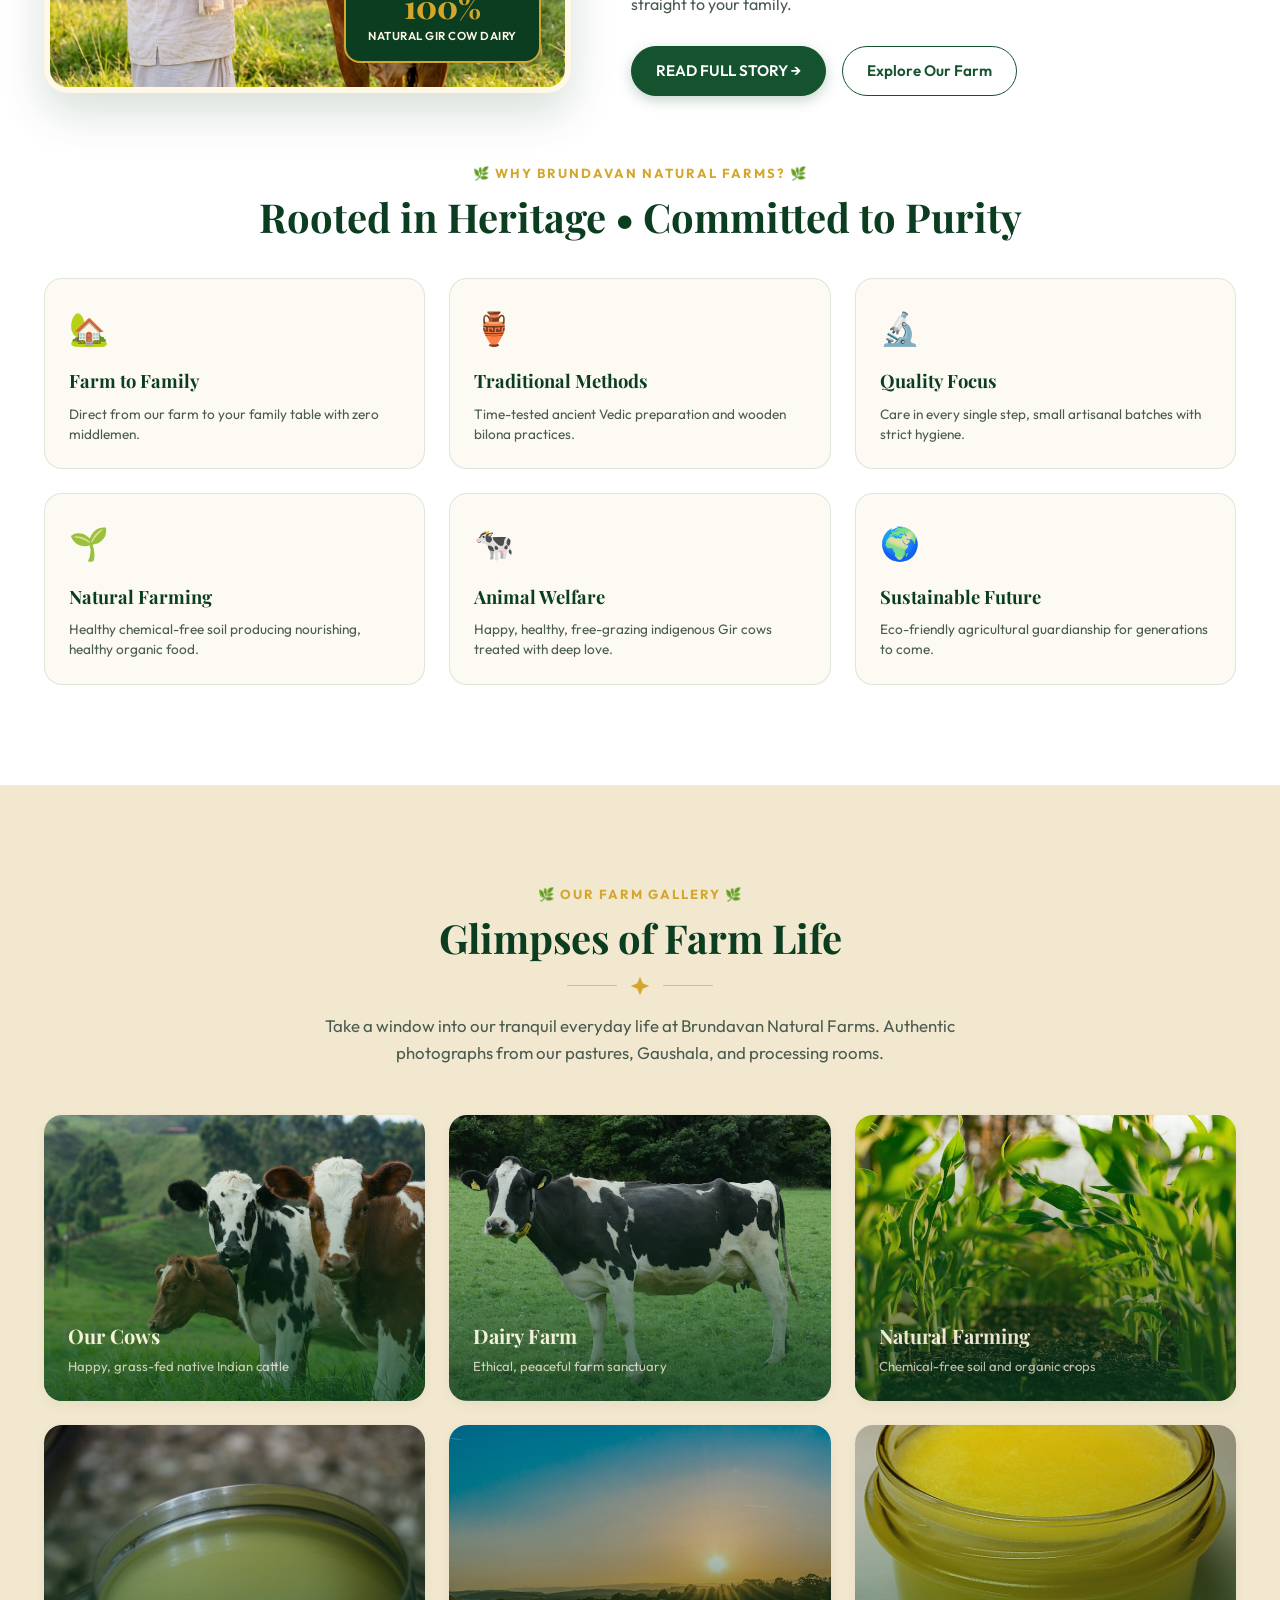
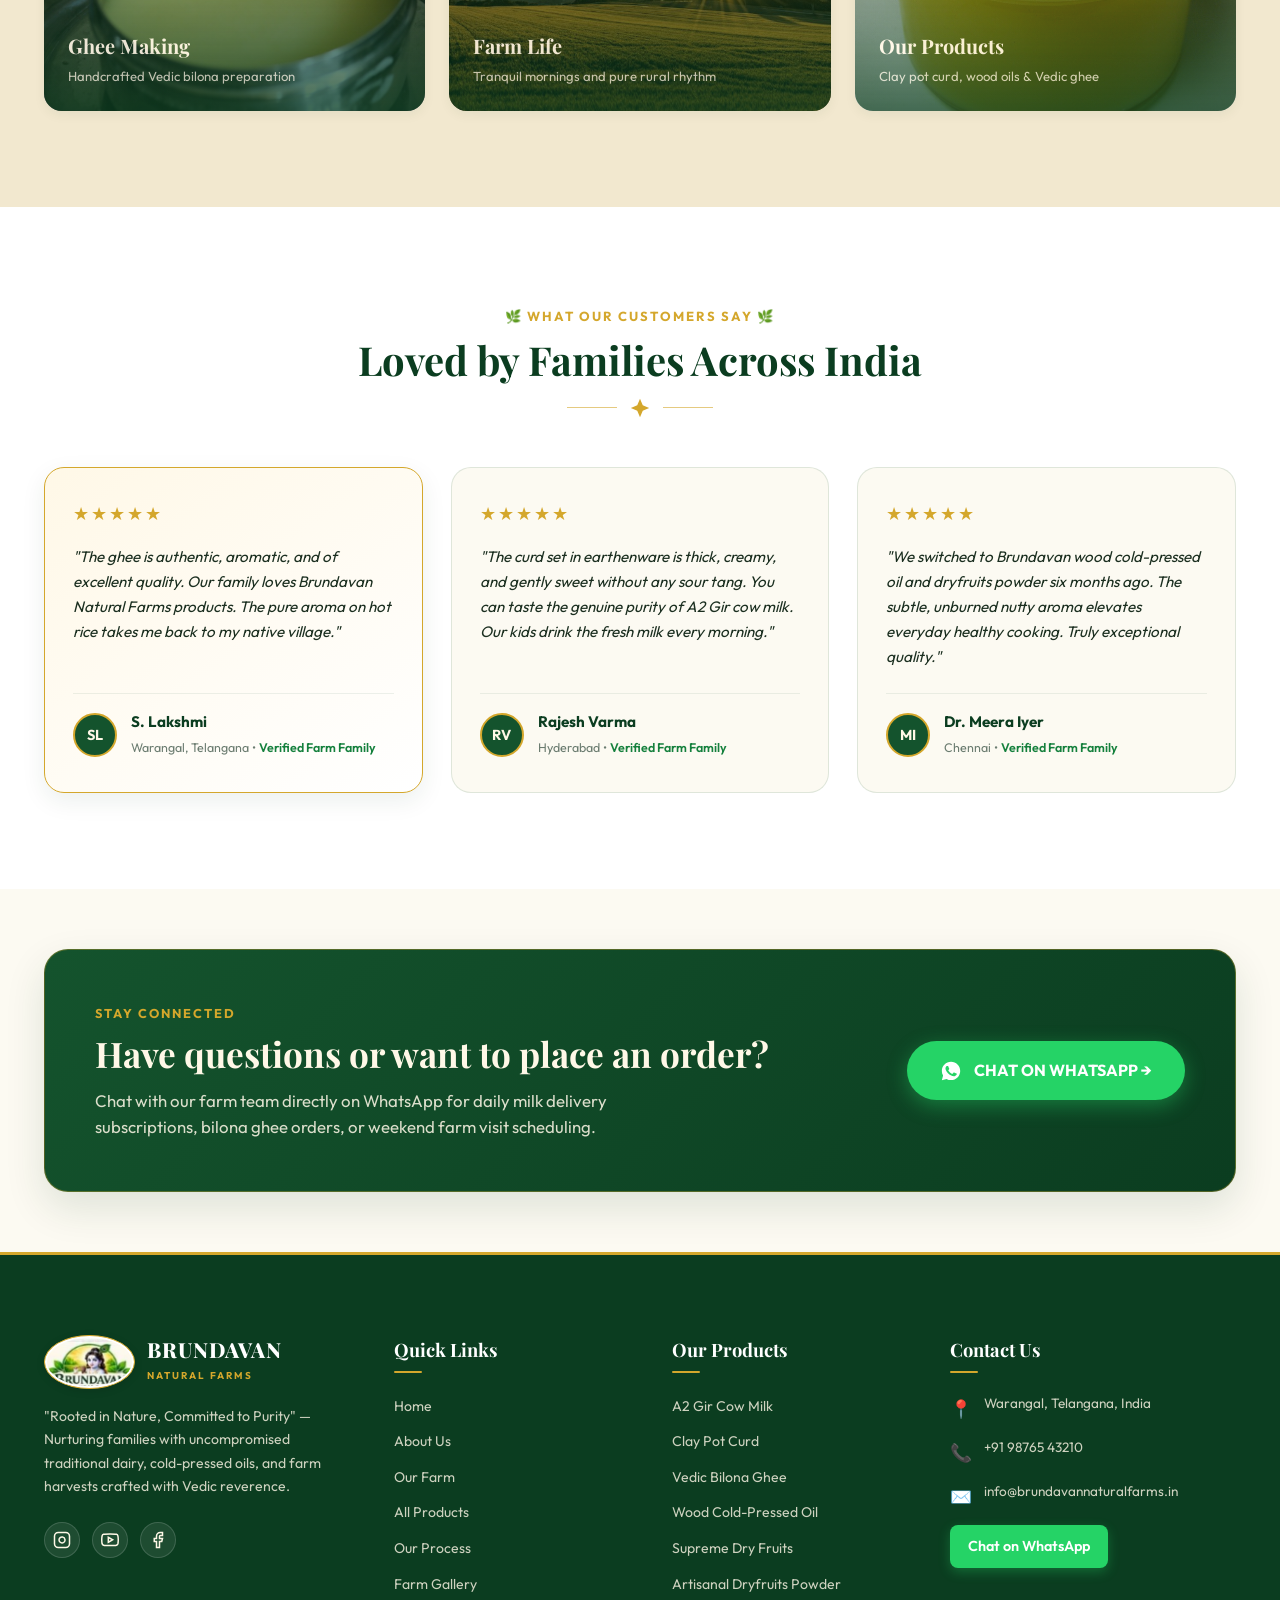
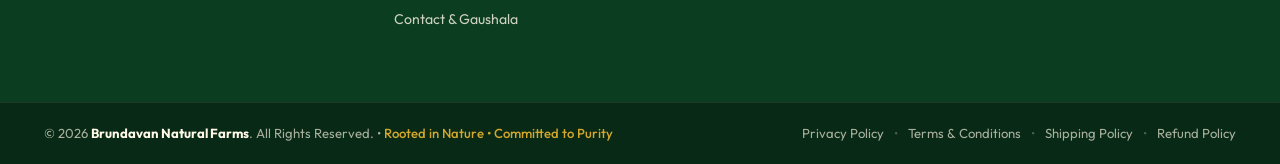
==== commit 7cbc4914: "Create dedicated contact.html page and remove inline contact sections from all other pages" ====
--- a/index.html
+++ b/index.html
@@ -48,7 +48,7 @@
           <li class="nav-item"><a href="products.html" class="nav-link">Products</a></li>
           <li class="nav-item"><a href="process.html" class="nav-link">Our Process</a></li>
           <li class="nav-item"><a href="gallery.html" class="nav-link">Gallery</a></li>
-          <li class="nav-item"><a href="#contact" class="nav-link">Contact</a></li>
+          <li class="nav-item"><a href="contact.html" class="nav-link">Contact</a></li>
         </ul>
       </nav>
 
@@ -851,8 +851,8 @@
     </div>
   </section>
 
-  <!-- CONTACT & FOOTER SECTION -->
-  <footer class="site-footer" id="contact">
+  <!-- FOOTER SECTION -->
+  <footer class="site-footer">
     <div class="footer-top-container">
       <div class="footer-grid">
         
@@ -895,7 +895,7 @@
             <li><a href="products.html">All Products</a></li>
             <li><a href="process.html">Our Process</a></li>
             <li><a href="gallery.html">Farm Gallery</a></li>
-            <li><a href="#contact">Contact &amp; Gaushala</a></li>
+            <li><a href="contact.html">Contact &amp; Gaushala</a></li>
           </ul>
         </div>
 
--- a/style.css
+++ b/style.css
@@ -4535,5 +4535,358 @@
   }
 }
 
-
-
+/* ==========================================================================
+   DEDICATED CONTACT PAGE STYLING
+   ========================================================================== */
+
+.contact-cards-grid {
+  display: grid;
+  grid-template-columns: repeat(4, 1fr);
+  gap: 24px;
+  margin-top: -30px;
+  margin-bottom: 60px;
+  position: relative;
+  z-index: 5;
+}
+
+.contact-card-item {
+  background: var(--white);
+  border-radius: 18px;
+  padding: 30px 24px;
+  box-shadow: 0 10px 30px rgba(0, 0, 0, 0.06);
+  border: 1px solid var(--border-light);
+  display: flex;
+  flex-direction: column;
+  transition: all var(--transition-normal);
+  position: relative;
+  overflow: hidden;
+}
+
+.contact-card-item::before {
+  content: '';
+  position: absolute;
+  top: 0;
+  left: 0;
+  width: 100%;
+  height: 4px;
+  background: linear-gradient(90deg, var(--forest-green), var(--golden-yellow));
+  opacity: 0;
+  transition: opacity var(--transition-fast);
+}
+
+.contact-card-item:hover {
+  transform: translateY(-6px);
+  box-shadow: 0 16px 36px rgba(20, 83, 45, 0.12);
+  border-color: rgba(20, 83, 45, 0.2);
+}
+
+.contact-card-item:hover::before {
+  opacity: 1;
+}
+
+.contact-card-icon-wrap {
+  width: 58px;
+  height: 58px;
+  border-radius: 14px;
+  background-color: var(--light-cream);
+  color: var(--forest-green);
+  display: flex;
+  align-items: center;
+  justify-content: center;
+  font-size: 1.6rem;
+  margin-bottom: 20px;
+  border: 1px solid rgba(20, 83, 45, 0.1);
+  transition: transform var(--transition-fast);
+}
+
+.contact-card-item:hover .contact-card-icon-wrap {
+  transform: scale(1.08);
+  background-color: var(--forest-green);
+  color: #FFF;
+}
+
+.contact-card-title {
+  font-family: var(--font-serif);
+  font-size: 1.25rem;
+  color: var(--dark-green);
+  margin-bottom: 8px;
+  font-weight: 700;
+}
+
+.contact-card-subtitle {
+  font-size: 0.84rem;
+  font-weight: 600;
+  color: var(--golden-yellow);
+  text-transform: uppercase;
+  letter-spacing: 0.05em;
+  margin-bottom: 12px;
+}
+
+.contact-card-desc {
+  color: var(--text-secondary);
+  font-size: 0.92rem;
+  line-height: 1.6;
+  margin-bottom: 16px;
+  flex-grow: 1;
+}
+
+.contact-card-cta {
+  margin-top: auto;
+}
+
+.contact-page-layout {
+  display: grid;
+  grid-template-columns: 1.15fr 0.85fr;
+  gap: 40px;
+  align-items: start;
+  margin-bottom: 70px;
+}
+
+.contact-form-panel {
+  background: var(--white);
+  border-radius: 24px;
+  padding: 42px;
+  border: 1px solid var(--border-light);
+  box-shadow: 0 12px 36px rgba(0, 0, 0, 0.05);
+}
+
+.contact-form-panel-header {
+  margin-bottom: 28px;
+}
+
+.contact-form-panel-header .section-subtitle {
+  display: inline-block;
+  font-size: 0.82rem;
+  font-weight: 700;
+  color: var(--forest-green);
+  letter-spacing: 0.12em;
+  text-transform: uppercase;
+  margin-bottom: 6px;
+}
+
+.contact-form-panel-header h2 {
+  font-family: var(--font-serif);
+  font-size: 1.9rem;
+  color: var(--dark-green);
+  margin-bottom: 8px;
+}
+
+.contact-form-panel-header p {
+  color: var(--text-muted);
+  font-size: 0.95rem;
+  line-height: 1.5;
+}
+
+.contact-info-panel {
+  display: flex;
+  flex-direction: column;
+  gap: 24px;
+}
+
+.visit-timings-card {
+  background: linear-gradient(135deg, var(--forest-green) 0%, var(--dark-green) 100%);
+  color: #FFF;
+  border-radius: 24px;
+  padding: 36px;
+  box-shadow: 0 12px 32px rgba(20, 83, 45, 0.2);
+  position: relative;
+  overflow: hidden;
+}
+
+.visit-timings-card::after {
+  content: '🐮';
+  position: absolute;
+  right: -10px;
+  bottom: -20px;
+  font-size: 7rem;
+  opacity: 0.12;
+  pointer-events: none;
+}
+
+.visit-timings-title {
+  font-family: var(--font-serif);
+  font-size: 1.5rem;
+  color: #FFF;
+  margin-bottom: 12px;
+}
+
+.visit-timings-list {
+  display: flex;
+  flex-direction: column;
+  gap: 16px;
+  margin-top: 20px;
+}
+
+.timing-item {
+  display: flex;
+  gap: 14px;
+  background: rgba(255, 255, 255, 0.08);
+  padding: 14px 18px;
+  border-radius: 12px;
+  border: 1px solid rgba(255, 255, 255, 0.14);
+}
+
+.timing-icon {
+  font-size: 1.5rem;
+  flex-shrink: 0;
+}
+
+.timing-title {
+  font-weight: 700;
+  font-size: 0.95rem;
+  color: var(--gold-accent);
+  margin-bottom: 3px;
+}
+
+.timing-sub {
+  font-size: 0.85rem;
+  color: rgba(255, 255, 255, 0.85);
+  line-height: 1.4;
+}
+
+.farm-experience-card {
+  background: var(--light-cream);
+  border-radius: 24px;
+  padding: 32px;
+  border: 1px solid var(--border-light);
+}
+
+.farm-experience-card h3 {
+  font-family: var(--font-serif);
+  font-size: 1.35rem;
+  color: var(--dark-green);
+  margin-bottom: 16px;
+}
+
+.farm-experience-perks {
+  list-style: none;
+  padding: 0;
+  margin: 0;
+  display: flex;
+  flex-direction: column;
+  gap: 12px;
+}
+
+.farm-experience-perks li {
+  display: flex;
+  align-items: center;
+  gap: 12px;
+  font-size: 0.92rem;
+  color: var(--text-secondary);
+}
+
+.perk-bullet {
+  width: 22px;
+  height: 22px;
+  border-radius: 50%;
+  background: var(--forest-green);
+  color: #FFF;
+  display: inline-flex;
+  align-items: center;
+  justify-content: center;
+  font-size: 0.72rem;
+  font-weight: bold;
+  flex-shrink: 0;
+}
+
+.reach-grid {
+  display: grid;
+  grid-template-columns: repeat(3, 1fr);
+  gap: 24px;
+  margin-top: 30px;
+}
+
+.reach-card {
+  background: var(--white);
+  border-radius: 18px;
+  padding: 26px;
+  border: 1px solid var(--border-light);
+  box-shadow: var(--shadow-sm);
+  transition: transform var(--transition-fast);
+}
+
+.reach-card:hover {
+  transform: translateY(-4px);
+  border-color: var(--golden-yellow);
+}
+
+.reach-icon {
+  font-size: 2rem;
+  margin-bottom: 14px;
+}
+
+.reach-card h4 {
+  font-family: var(--font-serif);
+  font-size: 1.15rem;
+  color: var(--dark-green);
+  margin-bottom: 8px;
+}
+
+.reach-card p {
+  font-size: 0.88rem;
+  color: var(--text-secondary);
+  line-height: 1.6;
+  margin: 0;
+}
+
+.contact-faq-section {
+  background: var(--light-cream);
+  padding: 80px 0;
+  margin-top: 60px;
+}
+
+.contact-faq-grid {
+  display: grid;
+  grid-template-columns: repeat(2, 1fr);
+  gap: 24px;
+  margin-top: 36px;
+}
+
+.contact-faq-item {
+  background: var(--white);
+  border-radius: 16px;
+  padding: 28px;
+  border: 1px solid var(--border-light);
+  box-shadow: 0 4px 14px rgba(0, 0, 0, 0.04);
+}
+
+.contact-faq-item h4 {
+  font-family: var(--font-serif);
+  font-size: 1.12rem;
+  color: var(--dark-green);
+  margin-bottom: 10px;
+  display: flex;
+  align-items: center;
+  gap: 10px;
+}
+
+.contact-faq-item p {
+  font-size: 0.92rem;
+  color: var(--text-secondary);
+  line-height: 1.6;
+  margin: 0;
+}
+
+@media (max-width: 1024px) {
+  .contact-cards-grid {
+    grid-template-columns: repeat(2, 1fr);
+  }
+  .contact-page-layout {
+    grid-template-columns: 1fr;
+  }
+  .reach-grid {
+    grid-template-columns: 1fr;
+  }
+}
+
+@media (max-width: 650px) {
+  .contact-cards-grid {
+    grid-template-columns: 1fr;
+  }
+  .contact-faq-grid {
+    grid-template-columns: 1fr;
+  }
+  .contact-form-panel {
+    padding: 24px;
+  }
+}
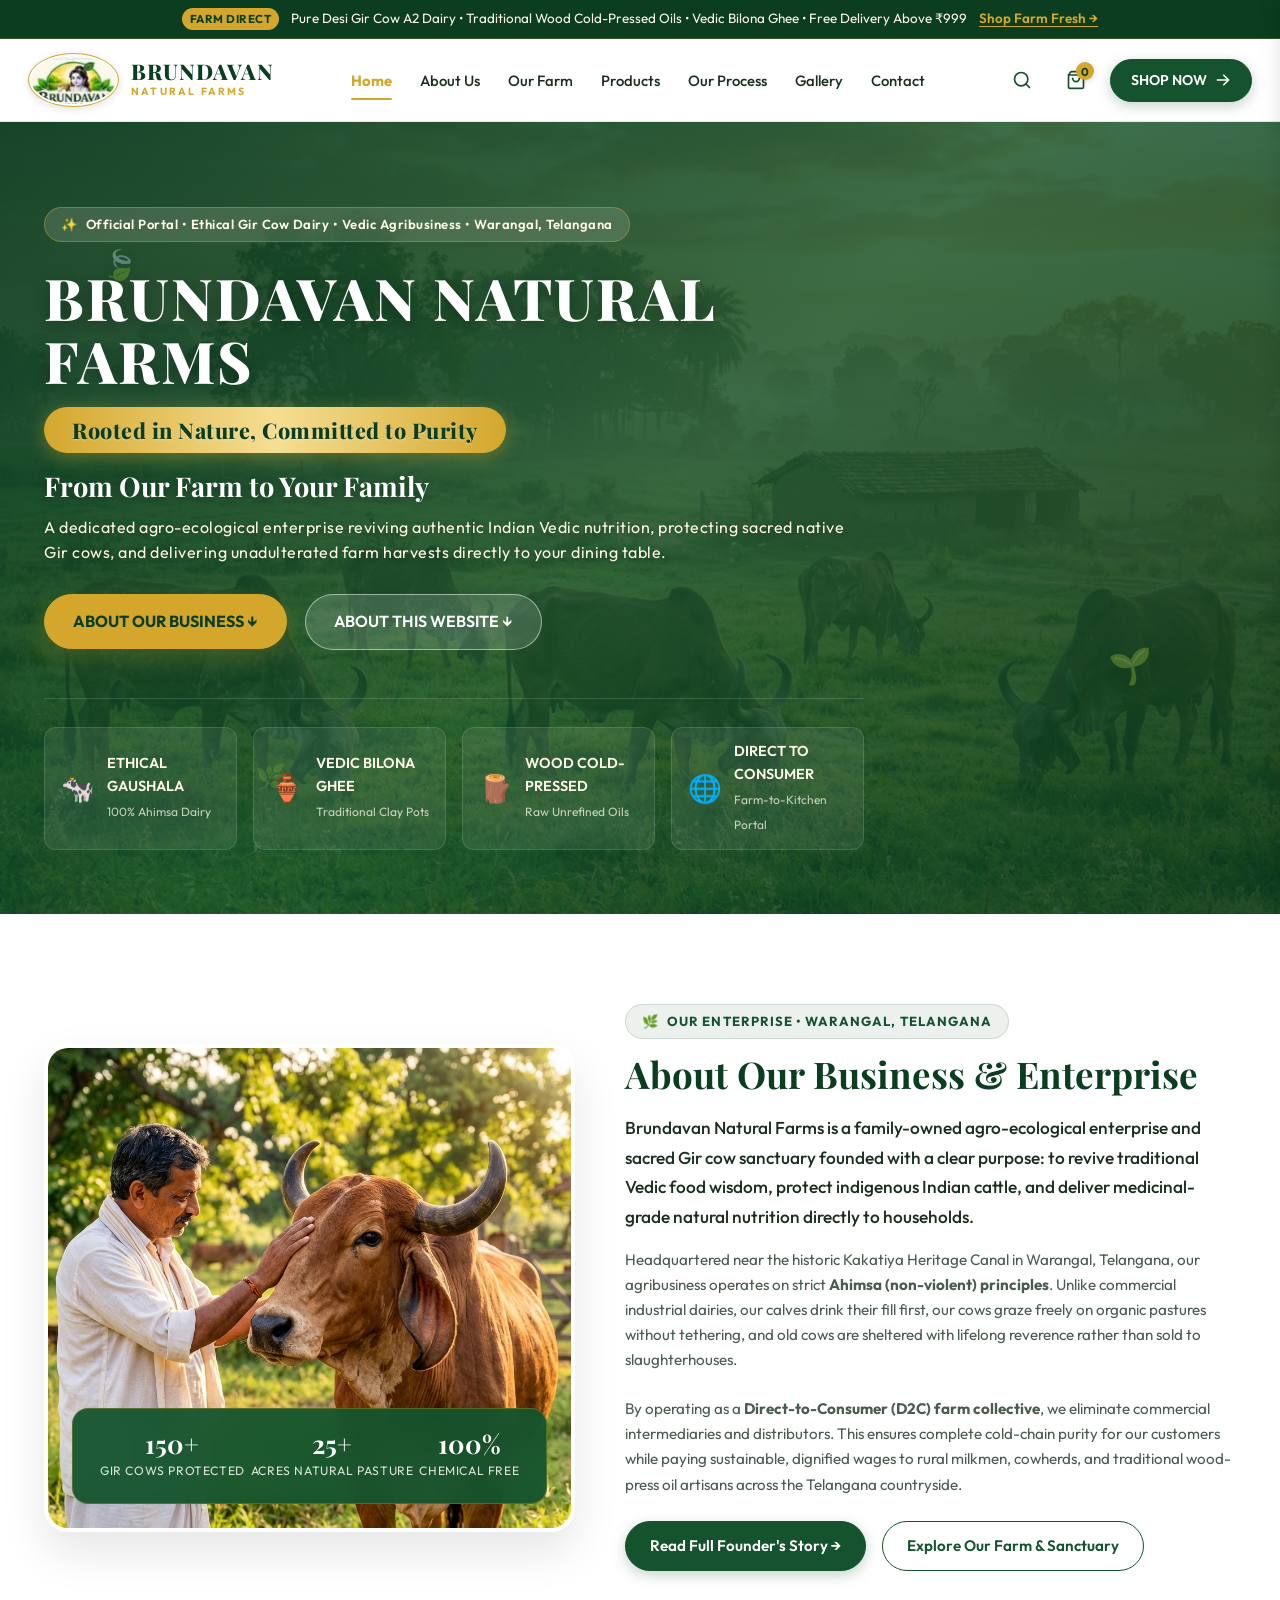
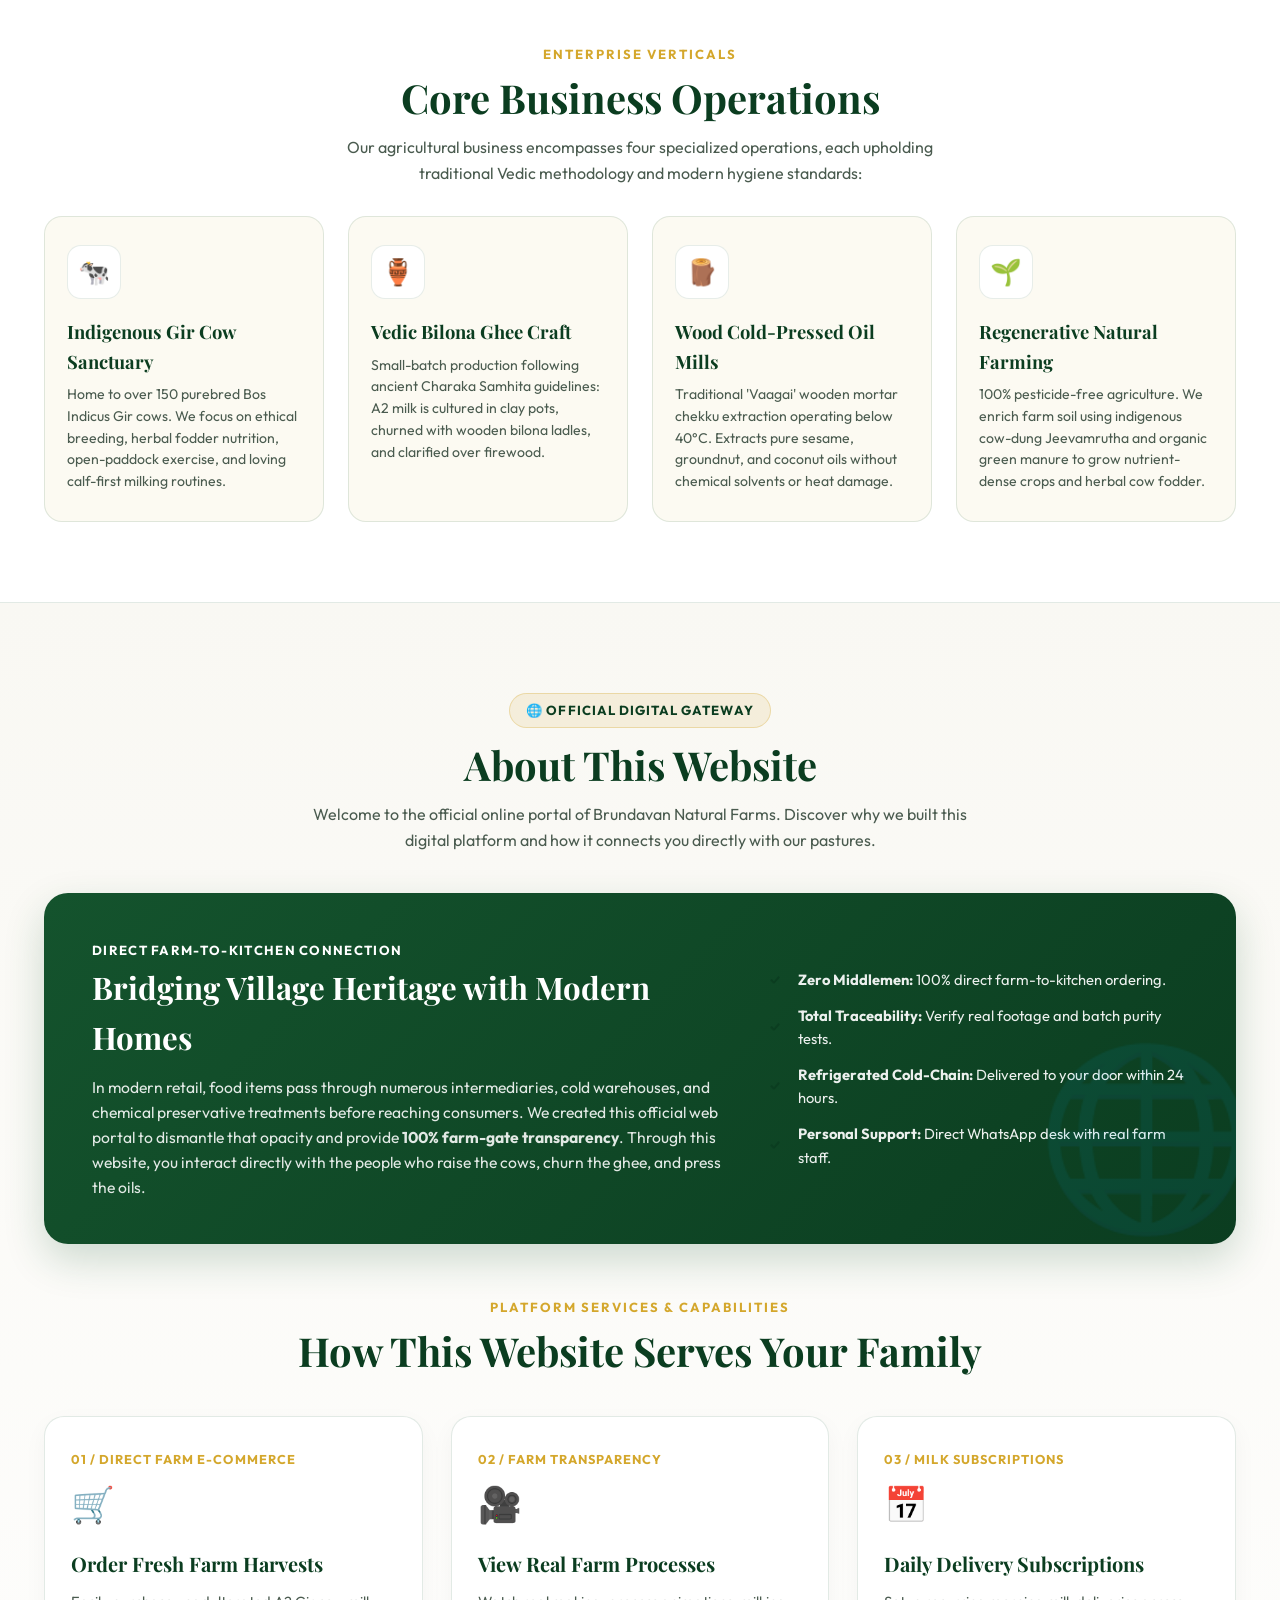
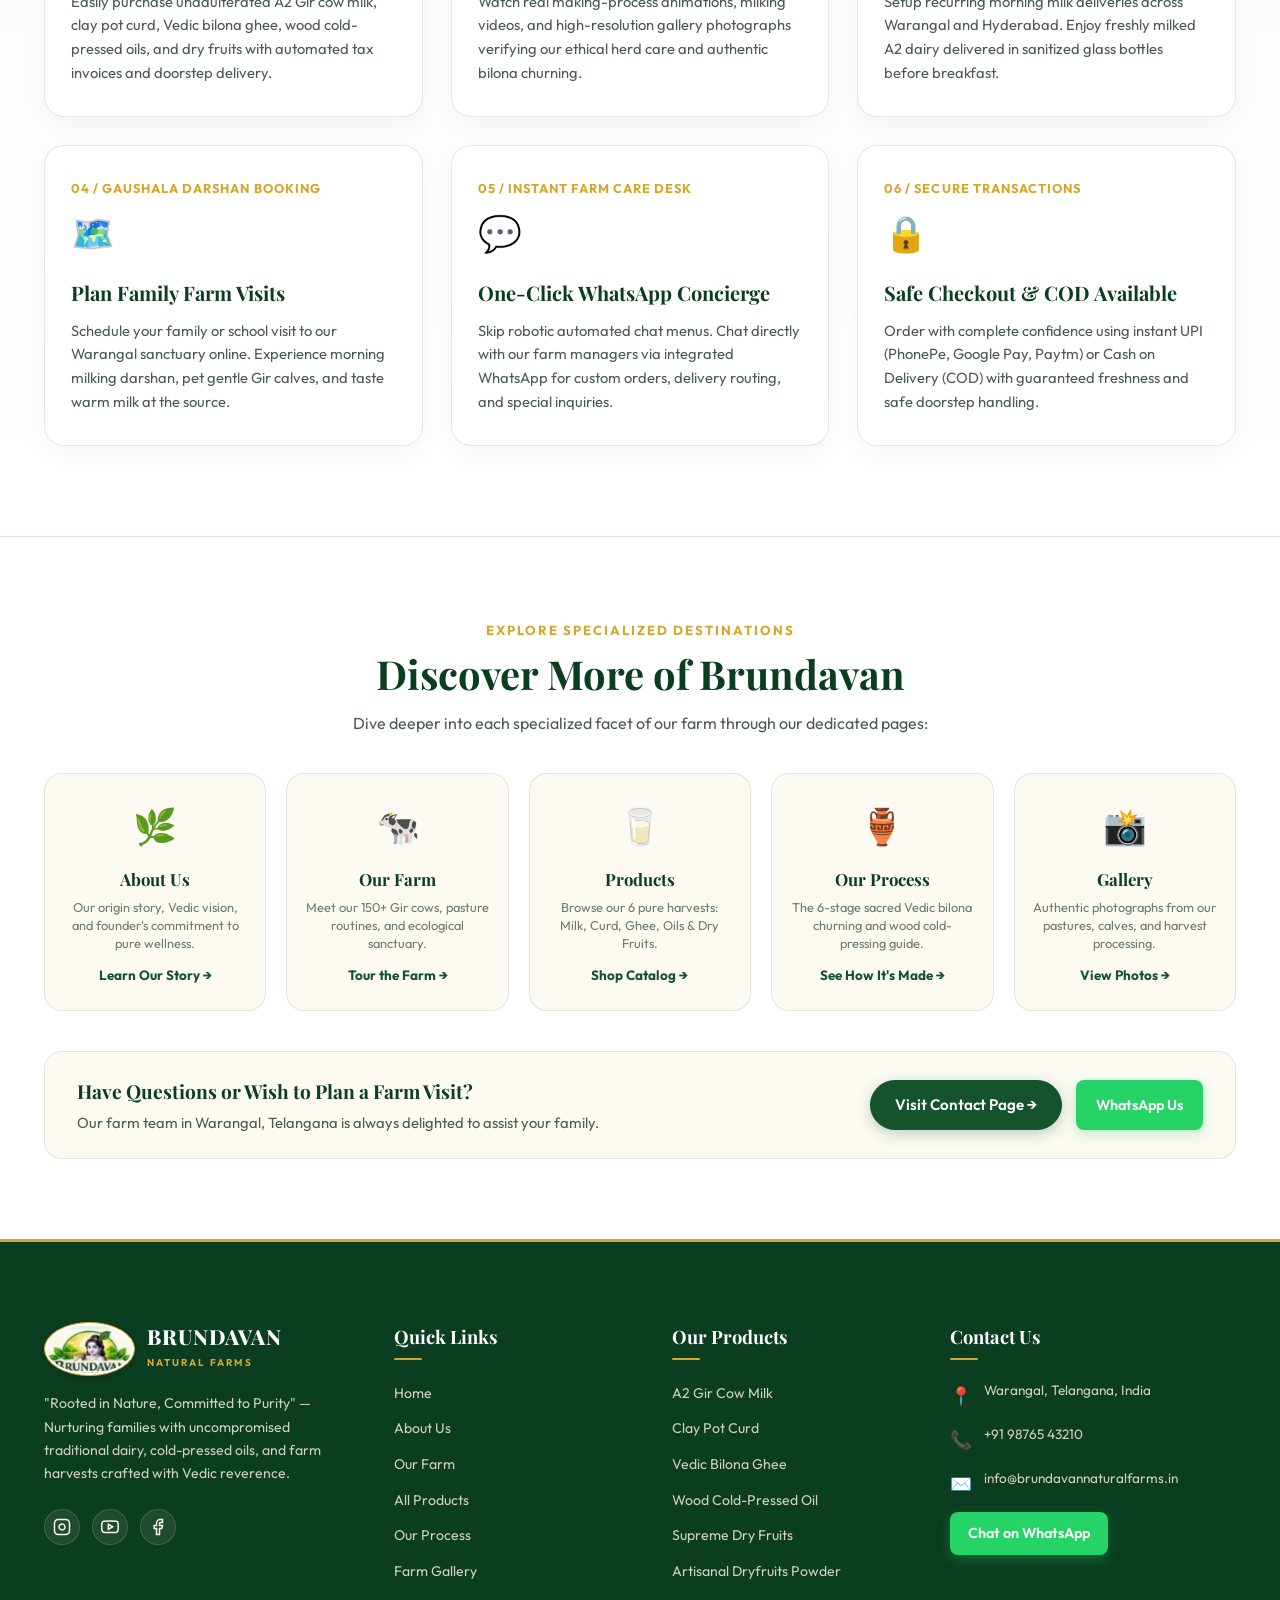
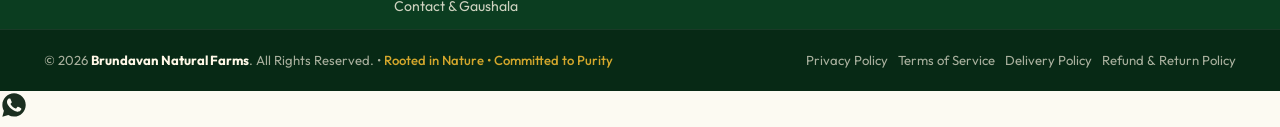
==== commit 02b7c75b: "Revamp home page: focus exclusively on About Business and About Website, removing legacy duplicated " ====
--- a/index.html
+++ b/index.html
@@ -4,9 +4,9 @@
   <meta charset="UTF-8">
   <meta name="viewport" content="width=device-width, initial-scale=1.0">
   <title>Brundavan Natural Farms — Rooted in Nature, Committed to Purity</title>
-  <meta name="description" content="Authentic farm-fresh A2 dairy, Vedic bilona ghee, wood cold-pressed oils, pure milk, curd, dry fruits, and dryfruits powder. Rooted in Nature, Committed to Purity.">
+  <meta name="description" content="Official website of Brundavan Natural Farms in Warangal, Telangana. Learn about our ethical Gir cow agribusiness, Vedic Ahimsa dairy, wood cold-pressed oils, and our direct-to-family digital portal.">
   
-  <!-- Google Fonts: Playfair Display for luxury traditional serif & Outfit for clean modern readability -->
+  <!-- Google Fonts: Playfair Display & Outfit -->
   <link rel="preconnect" href="https://fonts.googleapis.com">
   <link rel="preconnect" href="https://fonts.gstatic.com" crossorigin>
   <link href="https://fonts.googleapis.com/css2?family=Outfit:wght@300;400;500;600;700&family=Playfair+Display:ital,wght@0,500;0,600;0,700;0,800;1,600&display=swap" rel="stylesheet">
@@ -28,7 +28,7 @@
   <header class="site-header" id="header">
     <div class="header-container">
       
-      <!-- LOGO (MATCHING REFERENCE BADGE WITH KRISHNA & CALF) -->
+      <!-- LOGO -->
       <a href="index.html" class="brand-logo" aria-label="Brundavan Natural Farms Home">
         <div class="logo-image-badge">
           <img src="images/brundavan_logo_badge.png" alt="Brundavan Natural Farms Logo" class="brand-logo-img">
@@ -54,7 +54,6 @@
 
       <!-- HEADER ACTIONS -->
       <div class="header-actions">
-        <!-- Search Trigger -->
         <button class="action-btn" id="searchTriggerBtn" title="Search Products" aria-label="Search">
           <svg viewBox="0 0 24 24" width="20" height="20" fill="none" stroke="currentColor" stroke-width="2" stroke-linecap="round" stroke-linejoin="round">
             <circle cx="11" cy="11" r="8"></circle>
@@ -62,7 +61,6 @@
           </svg>
         </button>
 
-        <!-- Cart Trigger -->
         <button class="action-btn cart-btn" id="cartTriggerBtn" title="Shopping Cart" aria-label="Cart">
           <svg viewBox="0 0 24 24" width="20" height="20" fill="none" stroke="currentColor" stroke-width="2" stroke-linecap="round" stroke-linejoin="round">
             <path d="M6 2L3 6v14a2 2 0 0 0 2 2h14a2 2 0 0 0 2-2V6l-3-4z"></path>
@@ -72,7 +70,6 @@
           <span class="cart-badge" id="cartBadgeCount">0</span>
         </button>
 
-        <!-- Prominent Shop Now CTA -->
         <a href="products.html" class="btn btn-primary nav-shop-btn">
           <span>SHOP NOW</span>
           <svg viewBox="0 0 20 20" width="16" height="16" fill="currentColor">
@@ -80,7 +77,6 @@
           </svg>
         </a>
 
-        <!-- Mobile Menu Toggle Button -->
         <button class="mobile-toggle-btn" id="mobileMenuBtn" aria-label="Toggle Navigation">
           <span></span>
           <span></span>
@@ -91,7 +87,7 @@
     </div>
   </header>
 
-  <!-- HERO SECTION -->
+  <!-- HERO SECTION: WELCOME TO BRUNDAVAN NATURAL FARMS -->
   <section class="hero-section" id="home">
     <div class="hero-bg-wrapper">
       <img src="images/hero.jpg" alt="Indigenous Gir cows grazing peacefully on Brundavan Natural Farms" class="hero-bg-img" loading="eager">
@@ -106,7 +102,7 @@
         
         <div class="hero-tag-badge animate-fade-in">
           <span class="tag-icon">✨</span>
-          <span>Pure &amp; Natural &bull; Traditional Methods &bull; Healthy Families &bull; Sustainable Farms</span>
+          <span>Official Portal &bull; Ethical Gir Cow Dairy &bull; Vedic Agribusiness &bull; Warangal, Telangana</span>
         </div>
 
         <h1 class="hero-brand-name animate-fade-up">
@@ -122,60 +118,47 @@
         </p>
 
         <p class="hero-subtext-bar animate-fade-up delay-2">
-          Natural Farming &bull; Gir Cow Dairy &bull; Traditional Products &bull; Sustainable Living
+          A dedicated agro-ecological enterprise reviving authentic Indian Vedic nutrition, protecting sacred native Gir cows, and delivering unadulterated farm harvests directly to your dining table.
         </p>
 
+        <!-- CTAs: Explore Business & Website -->
         <div class="hero-buttons animate-fade-up delay-3">
-          <a href="#products" class="btn btn-gold hero-cta-btn">
-            <span>SHOP PRODUCTS &rarr;</span>
+          <a href="#aboutBusiness" class="btn btn-gold hero-cta-btn">
+            <span>ABOUT OUR BUSINESS &darr;</span>
           </a>
-          <a href="#farm" class="btn btn-outline-light hero-cta-btn">
-            <span>EXPLORE OUR FARM &rarr;</span>
+          <a href="#aboutWebsite" class="btn btn-outline-light hero-cta-btn">
+            <span>ABOUT THIS WEBSITE &darr;</span>
           </a>
         </div>
 
-        <!-- 6 TRUST PILLARS ROW (MATCHING REFERENCE STRIP) -->
-        <div class="hero-pillars animate-fade-up delay-4">
+        <!-- 4 CORE ENTERPRISE PILLARS -->
+        <div class="hero-pillars animate-fade-up delay-4" style="grid-template-columns: repeat(4, 1fr);">
           <div class="pillar-card">
-            <div class="pillar-icon">🌿</div>
+            <div class="pillar-icon">🐄</div>
             <div class="pillar-info">
-              <strong>100% NATURAL</strong>
-              <span>Ingredients</span>
-            </div>
-          </div>
-          <div class="pillar-card">
-            <div class="pillar-icon">🚫</div>
-            <div class="pillar-info">
-              <strong>NO ADDITIVES</strong>
-              <span>Chemical Free</span>
+              <strong>ETHICAL GAUSHALA</strong>
+              <span>100% Ahimsa Dairy</span>
             </div>
           </div>
           <div class="pillar-card">
             <div class="pillar-icon">🏺</div>
             <div class="pillar-info">
-              <strong>TRADITIONAL</strong>
-              <span>Vedic Process</span>
+              <strong>VEDIC BILONA GHEE</strong>
+              <span>Traditional Clay Pots</span>
             </div>
           </div>
           <div class="pillar-card">
-            <div class="pillar-icon">💚</div>
+            <div class="pillar-icon">🪵</div>
             <div class="pillar-info">
-              <strong>PURE &amp; NUTRITIOUS</strong>
-              <span>Wholesome Health</span>
+              <strong>WOOD COLD-PRESSED</strong>
+              <span>Raw Unrefined Oils</span>
             </div>
           </div>
           <div class="pillar-card">
-            <div class="pillar-icon">🐄</div>
+            <div class="pillar-icon">🌐</div>
             <div class="pillar-info">
-              <strong>A2 GIR COW</strong>
-              <span>Native Breed Dairy</span>
-            </div>
-          </div>
-          <div class="pillar-card">
-            <div class="pillar-icon">🌱</div>
-            <div class="pillar-info">
-              <strong>SUSTAINABLE</strong>
-              <span>Ethical Farming</span>
+              <strong>DIRECT TO CONSUMER</strong>
+              <span>Farm-to-Kitchen Portal</span>
             </div>
           </div>
         </div>
@@ -184,679 +167,318 @@
     </div>
   </section>
 
-  <!-- PRODUCT BENEFITS STRIP -->
-  <section class="benefits-strip-section" id="benefits">
-    <div class="container">
-      <div class="benefits-grid">
-        
-        <div class="benefit-item">
-          <div class="benefit-icon-wrapper">
-            <svg viewBox="0 0 24 24" width="28" height="28" fill="none" stroke="#D4A72C" stroke-width="2" stroke-linecap="round" stroke-linejoin="round">
-              <path d="M12 2L15.09 8.26L22 9.27L17 14.14L18.18 21.02L12 17.77L5.82 21.02L7 14.14L2 9.27L8.91 8.26L12 2Z"></path>
-            </svg>
-          </div>
-          <div class="benefit-text">
-            <h3 class="benefit-title">Natural Ingredients</h3>
-            <p class="benefit-desc">100% unadulterated goodness, untouched by chemicals or synthetic preservatives.</p>
-          </div>
-        </div>
-
-        <div class="benefit-item">
-          <div class="benefit-icon-wrapper">
-            <svg viewBox="0 0 24 24" width="28" height="28" fill="none" stroke="#D4A72C" stroke-width="2" stroke-linecap="round" stroke-linejoin="round">
-              <circle cx="12" cy="12" r="10"></circle>
-              <polyline points="12 6 12 12 16 14"></polyline>
-            </svg>
-          </div>
-          <div class="benefit-text">
-            <h3 class="benefit-title">Traditional Preparation</h3>
-            <p class="benefit-desc">Ancient Vedic bilona churning, earthenware setting, and wood-press methods.</p>
-          </div>
-        </div>
-
-        <div class="benefit-item">
-          <div class="benefit-icon-wrapper">
-            <svg viewBox="0 0 24 24" width="28" height="28" fill="none" stroke="#D4A72C" stroke-width="2" stroke-linecap="round" stroke-linejoin="round">
-              <path d="M22 11.08V12a10 10 0 1 1-5.93-9.14"></path>
-              <polyline points="22 4 12 14.01 9 11.01"></polyline>
-            </svg>
-          </div>
-          <div class="benefit-text">
-            <h3 class="benefit-title">Quality-Focused Production</h3>
-            <p class="benefit-desc">Small artisanal batches maintaining exceptional purity, flavor, and nutrition.</p>
-          </div>
-        </div>
-
-        <div class="benefit-item">
-          <div class="benefit-icon-wrapper">
-            <svg viewBox="0 0 24 24" width="28" height="28" fill="none" stroke="#D4A72C" stroke-width="2" stroke-linecap="round" stroke-linejoin="round">
-              <path d="M3 9l9-7 9 7v11a2 2 0 0 1-2 2H5a2 2 0 0 1-2-2z"></path>
-              <polyline points="9 22 9 12 15 12 15 22"></polyline>
-            </svg>
-          </div>
-          <div class="benefit-text">
-            <h3 class="benefit-title">Farm-to-Family Approach</h3>
-            <p class="benefit-desc">Harvested and dispatched directly from our farm with zero middlemen.</p>
-          </div>
-        </div>
-
-        <div class="benefit-item">
-          <div class="benefit-icon-wrapper">
-            <svg viewBox="0 0 24 24" width="28" height="28" fill="none" stroke="#D4A72C" stroke-width="2" stroke-linecap="round" stroke-linejoin="round">
-              <path d="M11 20A7 7 0 0 1 4 13C4 7 11 2 11 2s7 5 7 11a7 7 0 0 1-7 7z"></path>
-              <path d="M11 20v-8"></path>
-            </svg>
-          </div>
-          <div class="benefit-text">
-            <h3 class="benefit-title">Responsible Farming</h3>
-            <p class="benefit-desc">Cruelty-free Gaushala care, organic green fodder, and sustainable soil stewardship.</p>
-          </div>
-        </div>
-
-      </div>
-    </div>
-  </section>
-
-  <!-- PRODUCT SECTION (EXACTLY THE SPECIFIED PRODUCTS: MILK, CURD, GHEE, OIL, DRY FRUITS, DRYFRUITS POWDER) -->
-  <section class="products-section" id="products">
+  <!-- =========================================================================
+       SECTION 1: ABOUT OUR BUSINESS (The Enterprise, Model, Values & Scale)
+       ========================================================================= -->
+  <section class="home-business-section" id="aboutBusiness">
     <div class="container">
       
-      <div class="section-header text-center">
-        <span class="section-subtitle">🌿 OUR NATURAL PRODUCTS 🌿</span>
-        <h2 class="section-title">Wholesome Farm Harvest</h2>
-        <div class="section-divider">
-          <span></span>
-          <svg viewBox="0 0 24 24" width="22" height="22" fill="#D4A72C"><path d="M12 2L15 9L22 12L15 15L12 22L9 15L2 12L9 9L12 2Z"/></svg>
-          <span></span>
-        </div>
-        <p class="section-desc">
-          Wholesome products from our farm, prepared with care and tradition. Exactly six pure categories nurtured on our farm.
+      <div class="business-overview-grid">
+        
+        <!-- Business Image with Floating Operational Stats -->
+        <div class="business-img-wrapper">
+          <img src="images/ref_farmer_cow.jpg" alt="Founder caring for indigenous Gir cows at Brundavan Natural Farms in Warangal, Telangana">
+          <div class="business-floating-stat">
+            <div class="stat-item">
+              <span class="stat-num">150+</span>
+              <span class="stat-label">Gir Cows Protected</span>
+            </div>
+            <div class="stat-item">
+              <span class="stat-num">25+</span>
+              <span class="stat-label">Acres Natural Pasture</span>
+            </div>
+            <div class="stat-item">
+              <span class="stat-num">100%</span>
+              <span class="stat-label">Chemical Free</span>
+            </div>
+          </div>
+        </div>
+
+        <!-- Business Content Narrative -->
+        <div class="business-content-col">
+          <div class="home-business-badge-pill">
+            <span>🌿</span> OUR ENTERPRISE &bull; WARANGAL, TELANGANA
+          </div>
+          
+          <h2>About Our Business &amp; Enterprise</h2>
+          
+          <p class="business-lead-text">
+            Brundavan Natural Farms is a family-owned agro-ecological enterprise and sacred Gir cow sanctuary founded with a clear purpose: to revive traditional Vedic food wisdom, protect indigenous Indian cattle, and deliver medicinal-grade natural nutrition directly to households.
+          </p>
+
+          <p class="business-desc-text">
+            Headquartered near the historic Kakatiya Heritage Canal in Warangal, Telangana, our agribusiness operates on strict <strong>Ahimsa (non-violent) principles</strong>. Unlike commercial industrial dairies, our calves drink their fill first, our cows graze freely on organic pastures without tethering, and old cows are sheltered with lifelong reverence rather than sold to slaughterhouses.
+          </p>
+
+          <p class="business-desc-text">
+            By operating as a <strong>Direct-to-Consumer (D2C) farm collective</strong>, we eliminate commercial intermediaries and distributors. This ensures complete cold-chain purity for our customers while paying sustainable, dignified wages to rural milkmen, cowherds, and traditional wood-press oil artisans across the Telangana countryside.
+          </p>
+
+          <div style="display: flex; gap: 16px; flex-wrap: wrap; margin-top: 10px;">
+            <a href="about.html" class="btn btn-primary">
+              <span>Read Full Founder's Story &rarr;</span>
+            </a>
+            <a href="farm.html" class="btn btn-outline-green">
+              <span>Explore Our Farm &amp; Sanctuary</span>
+            </a>
+          </div>
+
+        </div>
+
+      </div>
+
+      <!-- 4 Core Business Verticals Grid -->
+      <div class="text-center" style="margin-bottom: 30px;">
+        <span class="section-subtitle">ENTERPRISE VERTICALS</span>
+        <h3 class="section-title">Core Business Operations</h3>
+        <p style="color: var(--text-secondary); max-width: 650px; margin: 0 auto;">
+          Our agricultural business encompasses four specialized operations, each upholding traditional Vedic methodology and modern hygiene standards:
         </p>
       </div>
 
-      <!-- SIX PRODUCT CATEGORIES GRID -->
-      <div class="products-grid">
+      <div class="business-verticals-grid">
         
-        <!-- 1. MILK -->
-        <article class="product-card" data-category="milk" data-id="1">
-          <div class="product-badge">Fresh &amp; Pure</div>
-          <div class="product-img-box">
-            <img src="images/product_milk.jpg" alt="Pure Milk from Brundavan Natural Farms" class="product-img" loading="lazy">
-            <div class="product-overlay-actions">
-              <button class="quick-view-btn" onclick="openProductModal(1)" aria-label="View Milk Details">
-                <svg viewBox="0 0 24 24" width="18" height="18" fill="none" stroke="currentColor" stroke-width="2"><path d="M1 12s4-8 11-8 11 8 11 8-4 8-11 8-11-8-11-8z"/><circle cx="12" cy="12" r="3"/></svg>
-                <span>Quick View</span>
-              </button>
-            </div>
-          </div>
-          <div class="product-details">
-            <div class="product-category-tag">Category: Milk</div>
-            <div class="product-company-badge">
-              <span>🌿</span> Marketed by: <strong>Brundavan Natural Farms</strong>
-            </div>
-            <h3 class="product-name">Brundavan Natural Farms - Milk</h3>
-            <p class="product-desc">Pure wholesome dairy milk sourced from ethically raised, pasture-grazed indigenous Gir cows. Bottled fresh daily in eco-friendly glass bottles.</p>
-            <div class="product-rating">
-              <span class="stars">&#9733;&#9733;&#9733;&#9733;&#9733;</span>
-              <span class="rating-val">5.0</span>
-              <span class="purity-tag">(100% Native A2)</span>
-            </div>
-            <div class="product-footer">
-              <div class="product-price-box">
-                <span class="price-curr">&#8377;</span><span class="price-amount">85</span>
-                <span class="price-unit">/ 1 Litre</span>
-                <div class="purity-price-label">Farm Direct Price</div>
-              </div>
-              <div class="card-btn-group">
-                <button class="btn btn-outline-green btn-sm" onclick="openProductModal(1)">View Product</button>
-                <button class="btn btn-primary btn-sm btn-cart" onclick="addToCart(1, 'Brundavan Natural Farms - Milk', 85, 'images/product_milk.jpg', '1 Litre')">
-                  <span>Add to Cart</span>
-                </button>
-              </div>
-            </div>
-          </div>
-        </article>
-
-        <!-- 2. CURD -->
-        <article class="product-card" data-category="curd" data-id="2">
-          <div class="product-badge">Naturally Prepared</div>
-          <div class="product-img-box">
-            <img src="images/product_curd.jpg" alt="Pure Curd set in earthen pot" class="product-img" loading="lazy">
-            <div class="product-overlay-actions">
-              <button class="quick-view-btn" onclick="openProductModal(2)" aria-label="View Curd Details">
-                <svg viewBox="0 0 24 24" width="18" height="18" fill="none" stroke="currentColor" stroke-width="2"><path d="M1 12s4-8 11-8 11 8 11 8-4 8-11 8-11-8-11-8z"/><circle cx="12" cy="12" r="3"/></svg>
-                <span>Quick View</span>
-              </button>
-            </div>
-          </div>
-          <div class="product-details">
-            <div class="product-category-tag">Category: Curd</div>
-            <div class="product-company-badge">
-              <span>🌿</span> Marketed by: <strong>Brundavan Natural Farms</strong>
-            </div>
-            <h3 class="product-name">Brundavan Natural Farms - Curd</h3>
-            <p class="product-desc">Fresh and traditionally prepared curd, naturally set in porous terracotta pots using cultured A2 Gir cow milk for rich natural probiotics and creamy texture.</p>
-            <div class="product-rating">
-              <span class="stars">&#9733;&#9733;&#9733;&#9733;&#9733;</span>
-              <span class="rating-val">5.0</span>
-              <span class="purity-tag">(Earthenware Set)</span>
-            </div>
-            <div class="product-footer">
-              <div class="product-price-box">
-                <span class="price-curr">&#8377;</span><span class="price-amount">95</span>
-                <span class="price-unit">/ 500g</span>
-                <div class="purity-price-label">Farm Direct Price</div>
-              </div>
-              <div class="card-btn-group">
-                <button class="btn btn-outline-green btn-sm" onclick="openProductModal(2)">View Product</button>
-                <button class="btn btn-primary btn-sm btn-cart" onclick="addToCart(2, 'Brundavan Natural Farms - Curd', 95, 'images/product_curd.jpg', '500g')">
-                  <span>Add to Cart</span>
-                </button>
-              </div>
-            </div>
-          </div>
-        </article>
-
-        <!-- 3. GHEE -->
-        <article class="product-card" data-category="ghee" data-id="3">
-          <div class="product-badge gold-badge">Traditional Bilona Method</div>
-          <div class="product-img-box">
-            <img src="images/product_ghee.jpg" alt="Pure Golden Ghee in glass jar" class="product-img" loading="lazy">
-            <div class="product-overlay-actions">
-              <button class="quick-view-btn" onclick="openProductModal(3)" aria-label="View Ghee Details">
-                <svg viewBox="0 0 24 24" width="18" height="18" fill="none" stroke="currentColor" stroke-width="2"><path d="M1 12s4-8 11-8 11 8 11 8-4 8-11 8-11-8-11-8z"/><circle cx="12" cy="12" r="3"/></svg>
-                <span>Quick View</span>
-              </button>
-            </div>
-          </div>
-          <div class="product-details">
-            <div class="product-category-tag">Category: Ghee</div>
-            <div class="product-company-badge">
-              <span>🌿</span> Marketed by: <strong>Brundavan Natural Farms</strong>
-            </div>
-            <h3 class="product-name">Brundavan Natural Farms - Ghee</h3>
-            <p class="product-desc">Traditional Vedic ghee with a rich golden granular appearance. Handcrafted from cultured A2 curd, slow-boiled in brass vessels over low firewood embers.</p>
-            <div class="product-rating">
-              <span class="stars">&#9733;&#9733;&#9733;&#9733;&#9733;</span>
-              <span class="rating-val">5.0</span>
-              <span class="purity-tag">(Vedic Bilona)</span>
-            </div>
-            <div class="product-footer">
-              <div class="product-price-box">
-                <span class="price-curr">&#8377;</span><span class="price-amount">1,450</span>
-                <span class="price-unit">/ 500ml</span>
-                <div class="purity-price-label">Farm Direct Price</div>
-              </div>
-              <div class="card-btn-group">
-                <button class="btn btn-outline-green btn-sm" onclick="openProductModal(3)">View Product</button>
-                <button class="btn btn-primary btn-sm btn-cart" onclick="addToCart(3, 'Brundavan Natural Farms - Ghee', 1450, 'images/product_ghee.jpg', '500ml')">
-                  <span>Add to Cart</span>
-                </button>
-              </div>
-            </div>
-          </div>
-        </article>
-
-        <!-- 4. OIL -->
-        <article class="product-card" data-category="oil" data-id="4">
-          <div class="product-badge">Traditionally Extracted</div>
-          <div class="product-img-box">
-            <img src="images/product_oil.jpg" alt="Pure Cold-Pressed Oil" class="product-img" loading="lazy">
-            <div class="product-overlay-actions">
-              <button class="quick-view-btn" onclick="openProductModal(4)" aria-label="View Oil Details">
-                <svg viewBox="0 0 24 24" width="18" height="18" fill="none" stroke="currentColor" stroke-width="2"><path d="M1 12s4-8 11-8 11 8 11 8-4 8-11 8-11-8-11-8z"/><circle cx="12" cy="12" r="3"/></svg>
-                <span>Quick View</span>
-              </button>
-            </div>
-          </div>
-          <div class="product-details">
-            <div class="product-category-tag">Category: Oil</div>
-            <div class="product-company-badge">
-              <span>🌿</span> Marketed by: <strong>Brundavan Natural Farms</strong>
-            </div>
-            <h3 class="product-name">Brundavan Natural Farms - Oil</h3>
-            <p class="product-desc">Pure wood-pressed (marachekku) oils extracted without external heat or chemical solvents. Retains uncompromised aroma, vital nutrients, and natural antioxidants.</p>
-            <div class="product-rating">
-              <span class="stars">&#9733;&#9733;&#9733;&#9733;&#9733;</span>
-              <span class="rating-val">4.9</span>
-              <span class="purity-tag">(Wood-Pressed)</span>
-            </div>
-            <div class="product-footer">
-              <div class="product-price-box">
-                <span class="price-curr">&#8377;</span><span class="price-amount">380</span>
-                <span class="price-unit">/ 1 Litre</span>
-                <div class="purity-price-label">Farm Direct Price</div>
-              </div>
-              <div class="card-btn-group">
-                <button class="btn btn-outline-green btn-sm" onclick="openProductModal(4)">View Product</button>
-                <button class="btn btn-primary btn-sm btn-cart" onclick="addToCart(4, 'Brundavan Natural Farms - Oil', 380, 'images/product_oil.jpg', '1 Litre')">
-                  <span>Add to Cart</span>
-                </button>
-              </div>
-            </div>
-          </div>
-        </article>
-
-        <!-- 5. DRY FRUITS -->
-        <article class="product-card" data-category="dryfruits" data-id="5">
-          <div class="product-badge">Handpicked Grade A</div>
-          <div class="product-img-box">
-            <img src="images/product_dryfruits.jpg" alt="Selected Dry Fruits" class="product-img" loading="lazy">
-            <div class="product-overlay-actions">
-              <button class="quick-view-btn" onclick="openProductModal(5)" aria-label="View Dry Fruits Details">
-                <svg viewBox="0 0 24 24" width="18" height="18" fill="none" stroke="currentColor" stroke-width="2"><path d="M1 12s4-8 11-8 11 8 11 8-4 8-11 8-11-8-11-8z"/><circle cx="12" cy="12" r="3"/></svg>
-                <span>Quick View</span>
-              </button>
-            </div>
-          </div>
-          <div class="product-details">
-            <div class="product-category-tag">Category: Dry Fruits</div>
-            <div class="product-company-badge">
-              <span>🌿</span> Marketed by: <strong>Brundavan Natural Farms</strong>
-            </div>
-            <h3 class="product-name">Brundavan Natural Farms - Dry Fruits</h3>
-            <p class="product-desc">Supreme grade almonds, whole cashews, natural walnuts, and golden raisins. Sun-dried and unpolished for wholesome crunch and authentic nutrition.</p>
-            <div class="product-rating">
-              <span class="stars">&#9733;&#9733;&#9733;&#9733;&#9733;</span>
-              <span class="rating-val">5.0</span>
-              <span class="purity-tag">(Grade A Selection)</span>
-            </div>
-            <div class="product-footer">
-              <div class="product-price-box">
-                <span class="price-curr">&#8377;</span><span class="price-amount">450</span>
-                <span class="price-unit">/ 250g</span>
-                <div class="purity-price-label">Farm Direct Price</div>
-              </div>
-              <div class="card-btn-group">
-                <button class="btn btn-outline-green btn-sm" onclick="openProductModal(5)">View Product</button>
-                <button class="btn btn-primary btn-sm btn-cart" onclick="addToCart(5, 'Brundavan Natural Farms - Dry Fruits', 450, 'images/product_dryfruits.jpg', '250g')">
-                  <span>Add to Cart</span>
-                </button>
-              </div>
-            </div>
-          </div>
-        </article>
-
-        <!-- 6. DRYFRUITS POWDER -->
-        <article class="product-card" data-category="powder" data-id="6">
-          <div class="product-badge">10+ Natural Ingredients</div>
-          <div class="product-img-box">
-            <img src="images/product_dryfruits_powder.jpg" alt="Brundavan Natural Farms - Dryfruits Powder" class="product-img" loading="lazy">
-            <div class="product-overlay-actions">
-              <button class="quick-view-btn" onclick="openProductModal(6)" aria-label="View Dryfruits Powder Details">
-                <svg viewBox="0 0 24 24" width="18" height="18" fill="none" stroke="currentColor" stroke-width="2"><path d="M1 12s4-8 11-8 11 8 11 8-4 8-11 8-11-8-11-8z"/><circle cx="12" cy="12" r="3"/></svg>
-                <span>Quick View</span>
-              </button>
-            </div>
-          </div>
-          <div class="product-details">
-            <div class="product-category-tag">Category: Dryfruits Powder</div>
-            <div class="product-company-badge">
-              <span>🌿</span> Marketed by: <strong>Brundavan Natural Farms</strong>
-            </div>
-            <h3 class="product-name">Brundavan Natural Farms - Dryfruits Powder</h3>
-            <p class="product-desc">Artisanal blend of 10+ wholesome dry fruits, nuts, seeds, and spices. Made with no chemicals and no preservatives for pure family nourishment.</p>
-            <div class="product-rating">
-              <span class="stars">&#9733;&#9733;&#9733;&#9733;&#9733;</span>
-              <span class="rating-val">4.9</span>
-              <span class="purity-tag">(Stone-Milled)</span>
-            </div>
-            <div class="product-footer">
-              <div class="product-price-box">
-                <span class="price-curr">&#8377;</span><span class="price-amount">320</span>
-                <span class="price-unit">/ 200g</span>
-                <div class="purity-price-label">Farm Direct Price</div>
-              </div>
-              <div class="card-btn-group">
-                <button class="btn btn-outline-green btn-sm" onclick="openProductModal(6)">View Product</button>
-                <button class="btn btn-primary btn-sm btn-cart" onclick="addToCart(6, 'Brundavan Natural Farms - Dryfruits Powder', 320, 'images/product_dryfruits_powder.jpg', '200g')">
-                  <span>Add to Cart</span>
-                </button>
-              </div>
-            </div>
-          </div>
-        </article>
-
-      </div>
-
-      <!-- View All Products CTA -->
-      <div style="text-align:center;margin-top:44px;">
-        <a href="products.html" class="btn btn-primary" style="padding:14px 34px;font-size:1.05rem;">
-          <span>Explore All 6 Farm Products &rarr;</span>
-        </a>
+        <!-- Vertical 1 -->
+        <div class="business-vertical-card">
+          <div class="vertical-icon-box">🐄</div>
+          <h4>Indigenous Gir Cow Sanctuary</h4>
+          <p>
+            Home to over 150 purebred Bos Indicus Gir cows. We focus on ethical breeding, herbal fodder nutrition, open-paddock exercise, and loving calf-first milking routines.
+          </p>
+        </div>
+
+        <!-- Vertical 2 -->
+        <div class="business-vertical-card">
+          <div class="vertical-icon-box">🏺</div>
+          <h4>Vedic Bilona Ghee Craft</h4>
+          <p>
+            Small-batch production following ancient Charaka Samhita guidelines: A2 milk is cultured in clay pots, churned with wooden bilona ladles, and clarified over firewood.
+          </p>
+        </div>
+
+        <!-- Vertical 3 -->
+        <div class="business-vertical-card">
+          <div class="vertical-icon-box">🪵</div>
+          <h4>Wood Cold-Pressed Oil Mills</h4>
+          <p>
+            Traditional 'Vaagai' wooden mortar chekku extraction operating below 40&deg;C. Extracts pure sesame, groundnut, and coconut oils without chemical solvents or heat damage.
+          </p>
+        </div>
+
+        <!-- Vertical 4 -->
+        <div class="business-vertical-card">
+          <div class="vertical-icon-box">🌱</div>
+          <h4>Regenerative Natural Farming</h4>
+          <p>
+            100% pesticide-free agriculture. We enrich farm soil using indigenous cow-dung Jeevamrutha and organic green manure to grow nutrient-dense crops and herbal cow fodder.
+          </p>
+        </div>
+
       </div>
 
     </div>
   </section>
 
-  <!-- ANIMATED MILK-TO-GHEE PROCESS SECTION (ONLY ANIMATION VIDEO) -->
-  <section class="process-section" id="process">
+  <!-- =========================================================================
+       SECTION 2: ABOUT THIS WEBSITE (The Official Direct Farm Portal)
+       ========================================================================= -->
+  <section class="home-website-section" id="aboutWebsite">
     <div class="container">
       
-      <div class="section-header text-center light-text">
-        <span class="section-subtitle gold-text">🌿 TRADITIONAL PROCESS ANIMATION 🌿</span>
-        <h2 class="section-title">From Milk to Ghee &mdash; Traditional Process</h2>
-        <div class="section-divider light">
-          <span></span>
-          <svg viewBox="0 0 24 24" width="22" height="22" fill="#D4A72C"><path d="M12 2L15 9L22 12L15 15L12 22L9 15L2 12L9 9L12 2Z"/></svg>
-          <span></span>
-        </div>
-        <p class="section-desc light-desc">
-          A time-tested journey, followed with care, hygiene, and tradition.
+      <div class="text-center" style="margin-bottom: 40px;">
+        <span class="home-business-badge-pill" style="background: rgba(212, 167, 44, 0.12); color: var(--dark-green); border-color: rgba(212, 167, 44, 0.3);">
+          🌐 OFFICIAL DIGITAL GATEWAY
+        </span>
+        <h2 class="section-title">About This Website</h2>
+        <p style="color: var(--text-secondary); max-width: 680px; margin: 0 auto;">
+          Welcome to the official online portal of Brundavan Natural Farms. Discover why we built this digital platform and how it connects you directly with our pastures.
         </p>
       </div>
 
-      <!-- CLEAN ANIMATION VIDEO SHOWCASE -->
-      <div class="process-video-showcase">
-        <div class="video-player-wrapper">
-          <div class="video-header-tag">
-            <span class="pulse-dot"></span>
-            <span>TRADITIONAL MAKING PROCESS &bull; ANIMATION VIDEO</span>
-            <span style="margin-left:auto;font-size:0.75rem;opacity:0.9;letter-spacing:1px;">HD 1080P</span>
-          </div>
-          <div class="video-screen-container">
-            <video 
-              id="makingProcessVideo" 
-              class="process-video-element" 
-              autoplay 
-              muted 
-              loop 
-              playsinline 
-              controls
-              poster="images/ref_step1_milk.jpg">
-              <source src="images/making_process_video.mp4" type="video/mp4">
-              <img src="images/making_process_video.webp" alt="Traditional Making Process Animation" class="video-fallback-img">
-            </video>
-          </div>
-        </div>
+      <!-- Website Mission Banner -->
+      <div class="website-portal-banner">
+        <div>
+          <span style="font-size:0.82rem; font-weight:700; color:var(--gold-accent); letter-spacing:0.1em; text-transform:uppercase;">DIRECT FARM-TO-KITCHEN CONNECTION</span>
+          <h3>Bridging Village Heritage with Modern Homes</h3>
+          <p>
+            In modern retail, food items pass through numerous intermediaries, cold warehouses, and chemical preservative treatments before reaching consumers. We created this official web portal to dismantle that opacity and provide <strong>100% farm-gate transparency</strong>. Through this website, you interact directly with the people who raise the cows, churn the ghee, and press the oils.
+          </p>
+        </div>
+
+        <div>
+          <ul class="portal-highlights-list">
+            <li>
+              <span class="portal-check-icon">✓</span>
+              <span><strong>Zero Middlemen:</strong> 100% direct farm-to-kitchen ordering.</span>
+            </li>
+            <li>
+              <span class="portal-check-icon">✓</span>
+              <span><strong>Total Traceability:</strong> Verify real footage and batch purity tests.</span>
+            </li>
+            <li>
+              <span class="portal-check-icon">✓</span>
+              <span><strong>Refrigerated Cold-Chain:</strong> Delivered to your door within 24 hours.</span>
+            </li>
+            <li>
+              <span class="portal-check-icon">✓</span>
+              <span><strong>Personal Support:</strong> Direct WhatsApp desk with real farm staff.</span>
+            </li>
+          </ul>
+        </div>
+      </div>
+
+      <!-- 6 Platform Capabilities Grid -->
+      <div class="text-center" style="margin-top: 50px; margin-bottom: 24px;">
+        <span class="section-subtitle">PLATFORM SERVICES &amp; CAPABILITIES</span>
+        <h3 class="section-title">How This Website Serves Your Family</h3>
+      </div>
+
+      <div class="website-features-grid">
+        
+        <!-- Feature 1 -->
+        <div class="website-feature-card">
+          <span class="feature-step-num">01 / Direct Farm E-Commerce</span>
+          <div class="website-feature-icon">🛒</div>
+          <h4>Order Fresh Farm Harvests</h4>
+          <p>
+            Easily purchase unadulterated A2 Gir cow milk, clay pot curd, Vedic bilona ghee, wood cold-pressed oils, and dry fruits with automated tax invoices and doorstep delivery.
+          </p>
+        </div>
+
+        <!-- Feature 2 -->
+        <div class="website-feature-card">
+          <span class="feature-step-num">02 / Farm Transparency</span>
+          <div class="website-feature-icon">🎥</div>
+          <h4>View Real Farm Processes</h4>
+          <p>
+            Watch real making-process animations, milking videos, and high-resolution gallery photographs verifying our ethical herd care and authentic bilona churning.
+          </p>
+        </div>
+
+        <!-- Feature 3 -->
+        <div class="website-feature-card">
+          <span class="feature-step-num">03 / Milk Subscriptions</span>
+          <div class="website-feature-icon">📅</div>
+          <h4>Daily Delivery Subscriptions</h4>
+          <p>
+            Setup recurring morning milk deliveries across Warangal and Hyderabad. Enjoy freshly milked A2 dairy delivered in sanitized glass bottles before breakfast.
+          </p>
+        </div>
+
+        <!-- Feature 4 -->
+        <div class="website-feature-card">
+          <span class="feature-step-num">04 / Gaushala Darshan Booking</span>
+          <div class="website-feature-icon">🗺️</div>
+          <h4>Plan Family Farm Visits</h4>
+          <p>
+            Schedule your family or school visit to our Warangal sanctuary online. Experience morning milking darshan, pet gentle Gir calves, and taste warm milk at the source.
+          </p>
+        </div>
+
+        <!-- Feature 5 -->
+        <div class="website-feature-card">
+          <span class="feature-step-num">05 / Instant Farm Care Desk</span>
+          <div class="website-feature-icon">💬</div>
+          <h4>One-Click WhatsApp Concierge</h4>
+          <p>
+            Skip robotic automated chat menus. Chat directly with our farm managers via integrated WhatsApp for custom orders, delivery routing, and special inquiries.
+          </p>
+        </div>
+
+        <!-- Feature 6 -->
+        <div class="website-feature-card">
+          <span class="feature-step-num">06 / Secure Transactions</span>
+          <div class="website-feature-icon">🔒</div>
+          <h4>Safe Checkout &amp; COD Available</h4>
+          <p>
+            Order with complete confidence using instant UPI (PhonePe, Google Pay, Paytm) or Cash on Delivery (COD) with guaranteed freshness and safe doorstep handling.
+          </p>
+        </div>
+
       </div>
 
     </div>
   </section>
 
-  <!-- ABOUT OUR FARM SECTION (MATCHING REFERENCE "OUR STORY" + 6 PILLARS) -->
-  <section class="about-section" id="about">
+  <!-- =========================================================================
+       SECTION 3: EXPLORE OUR DEDICATED DESTINATIONS (Portal Navigation Hubs)
+       ========================================================================= -->
+  <section class="home-gateways-section">
     <div class="container">
       
-      <div class="about-split-layout">
+      <div class="text-center">
+        <span class="section-subtitle">EXPLORE SPECIALIZED DESTINATIONS</span>
+        <h2 class="section-title">Discover More of Brundavan</h2>
+        <p style="color: var(--text-secondary); max-width: 650px; margin: 0 auto;">
+          Dive deeper into each specialized facet of our farm through our dedicated pages:
+        </p>
+      </div>
+
+      <div class="gateways-grid">
         
-        <!-- Large Image Frame with Farmer Touching Gir Cow -->
-        <div class="about-image-column">
-          <div class="image-frame-decor">
-            <img src="images/ref_farmer_cow.jpg" alt="Farmer caring for indigenous Gir cows at Brundavan Natural Farms" class="about-primary-img">
-            <div class="experience-badge">
-              <span class="exp-num">100%</span>
-              <span class="exp-label">Natural Gir Cow Dairy</span>
-            </div>
-            <div class="natural-seal">
-              <span>Pure Vedic Tradition</span>
-            </div>
-          </div>
-        </div>
-
-        <!-- Story Column -->
-        <div class="about-text-column" id="farm">
-          <span class="section-subtitle">ABOUT US</span>
-          <h2 class="section-title">Our Story</h2>
-          
-          <p class="about-lead">
-            Brundavan Natural Farms is a family initiative to bring you pure and nutritious dairy products from our naturally grown, grass-fed Gir cows.
-          </p>
-
-          <p class="about-body">
-            We follow traditional methods, responsible farming practices, and a deep respect for nature, cows, and healthy living. We revive ancient Vedic Indian food traditions—honoring natural heritage over industrial shortcuts to bring pure food from our farm straight to your family.
-          </p>
-
-          <div class="about-cta-row">
-            <a href="about.html" class="btn btn-primary">READ FULL STORY &rarr;</a>
-            <a href="farm.html" class="btn btn-outline-green">Explore Our Farm</a>
-          </div>
-
-        </div>
-
-      </div>
-
-      <!-- SIX PILLARS ROW (MATCHING REFERENCE "WHY BRUNDAVAN NATURAL FARMS?") -->
-      <div class="why-us-header text-center">
-        <span class="section-subtitle">🌿 WHY BRUNDAVAN NATURAL FARMS? 🌿</span>
-        <h3 class="section-title">Rooted in Heritage &bull; Committed to Purity</h3>
-      </div>
-
-      <div class="farm-benefits-row six-pillars-grid">
-        
-        <div class="farm-benefit-card">
-          <div class="benefit-card-icon">🏡</div>
-          <h3 class="benefit-card-title">Farm to Family</h3>
-          <p class="benefit-card-desc">Direct from our farm to your family table with zero middlemen.</p>
-        </div>
-
-        <div class="farm-benefit-card">
-          <div class="benefit-card-icon">🏺</div>
-          <h3 class="benefit-card-title">Traditional Methods</h3>
-          <p class="benefit-card-desc">Time-tested ancient Vedic preparation and wooden bilona practices.</p>
-        </div>
-
-        <div class="farm-benefit-card">
-          <div class="benefit-card-icon">🔬</div>
-          <h3 class="benefit-card-title">Quality Focus</h3>
-          <p class="benefit-card-desc">Care in every single step, small artisanal batches with strict hygiene.</p>
-        </div>
-
-        <div class="farm-benefit-card">
-          <div class="benefit-card-icon">🌱</div>
-          <h3 class="benefit-card-title">Natural Farming</h3>
-          <p class="benefit-card-desc">Healthy chemical-free soil producing nourishing, healthy organic food.</p>
-        </div>
-
-        <div class="farm-benefit-card">
-          <div class="benefit-card-icon">🐄</div>
-          <h3 class="benefit-card-title">Animal Welfare</h3>
-          <p class="benefit-card-desc">Happy, healthy, free-grazing indigenous Gir cows treated with deep love.</p>
-        </div>
-
-        <div class="farm-benefit-card">
-          <div class="benefit-card-icon">🌍</div>
-          <h3 class="benefit-card-title">Sustainable Future</h3>
-          <p class="benefit-card-desc">Eco-friendly agricultural guardianship for generations to come.</p>
-        </div>
-
+        <a href="about.html" class="gateway-card">
+          <div class="gateway-icon">🌿</div>
+          <h4>About Us</h4>
+          <p>Our origin story, Vedic vision, and founder's commitment to pure wellness.</p>
+          <span class="gateway-arrow">Learn Our Story &rarr;</span>
+        </a>
+
+        <a href="farm.html" class="gateway-card">
+          <div class="gateway-icon">🐄</div>
+          <h4>Our Farm</h4>
+          <p>Meet our 150+ Gir cows, pasture routines, and ecological sanctuary.</p>
+          <span class="gateway-arrow">Tour the Farm &rarr;</span>
+        </a>
+
+        <a href="products.html" class="gateway-card">
+          <div class="gateway-icon">🥛</div>
+          <h4>Products</h4>
+          <p>Browse our 6 pure harvests: Milk, Curd, Ghee, Oils &amp; Dry Fruits.</p>
+          <span class="gateway-arrow">Shop Catalog &rarr;</span>
+        </a>
+
+        <a href="process.html" class="gateway-card">
+          <div class="gateway-icon">🏺</div>
+          <h4>Our Process</h4>
+          <p>The 6-stage sacred Vedic bilona churning and wood cold-pressing guide.</p>
+          <span class="gateway-arrow">See How It's Made &rarr;</span>
+        </a>
+
+        <a href="gallery.html" class="gateway-card">
+          <div class="gateway-icon">📸</div>
+          <h4>Gallery</h4>
+          <p>Authentic photographs from our pastures, calves, and harvest processing.</p>
+          <span class="gateway-arrow">View Photos &rarr;</span>
+        </a>
+
+      </div>
+
+      <!-- Quick Contact Strip -->
+      <div style="margin-top: 40px; background: var(--light-cream); border: 1px solid var(--border-light); border-radius: 18px; padding: 24px 32px; display: flex; justify-content: space-between; align-items: center; flex-wrap: wrap; gap: 20px;">
+        <div>
+          <h4 style="font-family: var(--font-serif); font-size: 1.2rem; color: var(--dark-green); margin-bottom: 4px;">Have Questions or Wish to Plan a Farm Visit?</h4>
+          <p style="color: var(--text-secondary); font-size: 0.92rem; margin: 0;">Our farm team in Warangal, Telangana is always delighted to assist your family.</p>
+        </div>
+        <div style="display: flex; gap: 14px; flex-wrap: wrap;">
+          <a href="contact.html" class="btn btn-primary" style="padding: 12px 24px;">
+            <span>Visit Contact Page &rarr;</span>
+          </a>
+          <a href="https://wa.me/919876543210?text=Hello%20Brundavan%20Natural%20Farms%2C%20I%20have%20an%20inquiry%20regarding%20your%20farm." target="_blank" rel="noopener noreferrer" class="btn btn-whatsapp" style="padding: 12px 20px;">
+            <span>WhatsApp Us</span>
+          </a>
+        </div>
       </div>
 
     </div>
   </section>
 
-  <!-- FARM GALLERY SECTION -->
-  <section class="gallery-section" id="gallery">
-    <div class="container">
-      
-      <div class="section-header text-center">
-        <span class="section-subtitle">🌿 OUR FARM GALLERY 🌿</span>
-        <h2 class="section-title">Glimpses of Farm Life</h2>
-        <div class="section-divider">
-          <span></span>
-          <svg viewBox="0 0 24 24" width="22" height="22" fill="#D4A72C"><path d="M12 2L15 9L22 12L15 15L12 22L9 15L2 12L9 9L12 2Z"/></svg>
-          <span></span>
-        </div>
-        <p class="section-desc">
-          Take a window into our tranquil everyday life at Brundavan Natural Farms. Authentic photographs from our pastures, Gaushala, and processing rooms.
-        </p>
-      </div>
-
-      <!-- SIX GALLERY ITEMS GRID -->
-      <div class="gallery-grid">
-        
-        <!-- 1. Our Cows -->
-        <div class="gallery-item" onclick="openLightbox('images/gir_cows_meadow.jpg', 'Our Cows', 'Free-grazing indigenous Gir cows grazing peacefully in open lush green pastures.')">
-          <div class="gallery-img-box">
-            <img src="images/gir_cows_meadow.jpg" alt="Our Gir Cows" class="gallery-img" loading="lazy">
-            <div class="gallery-overlay">
-              <span class="gallery-zoom-icon">&#128269;</span>
-              <h3 class="gallery-item-title">Our Cows</h3>
-              <p class="gallery-item-sub">Happy, grass-fed native Indian cattle</p>
-            </div>
-          </div>
-        </div>
-
-        <!-- 2. Dairy Farm -->
-        <div class="gallery-item" onclick="openLightbox('images/farm_dairy.jpg', 'Dairy Farm', 'Clean, well-ventilated, hygienic Gaushala shelter designed for cow comfort.')">
-          <div class="gallery-img-box">
-            <img src="images/farm_dairy.jpg" alt="Dairy Farm Shelter" class="gallery-img" loading="lazy">
-            <div class="gallery-overlay">
-              <span class="gallery-zoom-icon">&#128269;</span>
-              <h3 class="gallery-item-title">Dairy Farm</h3>
-              <p class="gallery-item-sub">Ethical, peaceful farm sanctuary</p>
-            </div>
-          </div>
-        </div>
-
-        <!-- 3. Natural Farming -->
-        <div class="gallery-item" onclick="openLightbox('images/farming_organic.jpg', 'Natural Farming', 'Organic agricultural plots nourished with native cow-dung Jeevamrutha manure.')">
-          <div class="gallery-img-box">
-            <img src="images/farming_organic.jpg" alt="Natural Organic Farming" class="gallery-img" loading="lazy">
-            <div class="gallery-overlay">
-              <span class="gallery-zoom-icon">&#128269;</span>
-              <h3 class="gallery-item-title">Natural Farming</h3>
-              <p class="gallery-item-sub">Chemical-free soil and organic crops</p>
-            </div>
-          </div>
-        </div>
-
-        <!-- 4. Ghee Making -->
-        <div class="gallery-item" onclick="openLightbox('images/ghee_pure.jpg', 'Ghee Making', 'Artisanal golden bilona ghee displaying sacred granular texture and aroma.')">
-          <div class="gallery-img-box">
-            <img src="images/ghee_pure.jpg" alt="Traditional Ghee Making" class="gallery-img" loading="lazy">
-            <div class="gallery-overlay">
-              <span class="gallery-zoom-icon">&#128269;</span>
-              <h3 class="gallery-item-title">Ghee Making</h3>
-              <p class="gallery-item-sub">Handcrafted Vedic bilona preparation</p>
-            </div>
-          </div>
-        </div>
-
-        <!-- 5. Farm Life -->
-        <div class="gallery-item" onclick="openLightbox('images/farm_sunrise.jpg', 'Farm Life', 'Breathtaking sunrise over Brundavan countryside, filled with morning birdsong.')">
-          <div class="gallery-img-box">
-            <img src="images/farm_sunrise.jpg" alt="Tranquil Farm Life" class="gallery-img" loading="lazy">
-            <div class="gallery-overlay">
-              <span class="gallery-zoom-icon">&#128269;</span>
-              <h3 class="gallery-item-title">Farm Life</h3>
-              <p class="gallery-item-sub">Tranquil mornings and pure rural rhythm</p>
-            </div>
-          </div>
-        </div>
-
-        <!-- 6. Our Products -->
-        <div class="gallery-item" onclick="openLightbox('images/product_ghee.jpg', 'Our Products', 'Handcrafted unadulterated farm pantry items ready for delivery.')">
-          <div class="gallery-img-box">
-            <img src="images/product_ghee.jpg" alt="Our Farm Products" class="gallery-img" loading="lazy">
-            <div class="gallery-overlay">
-              <span class="gallery-zoom-icon">&#128269;</span>
-              <h3 class="gallery-item-title">Our Products</h3>
-              <p class="gallery-item-sub">Clay pot curd, wood oils &amp; Vedic ghee</p>
-            </div>
-          </div>
-        </div>
-
-      </div>
-
-    </div>
-  </section>
-
-  <!-- TESTIMONIALS & STAY CONNECTED SECTION -->
-  <section class="testimonials-section" id="testimonials">
-    <div class="container">
-      
-      <div class="section-header text-center">
-        <span class="section-subtitle">🌿 WHAT OUR CUSTOMERS SAY 🌿</span>
-        <h2 class="section-title">Loved by Families Across India</h2>
-        <div class="section-divider">
-          <span></span>
-          <svg viewBox="0 0 24 24" width="22" height="22" fill="#D4A72C"><path d="M12 2L15 9L22 12L15 15L12 22L9 15L2 12L9 9L12 2Z"/></svg>
-          <span></span>
-        </div>
-      </div>
-
-      <div class="testimonials-grid">
-        
-        <!-- Card 1 (From Reference: S. Lakshmi, Warangal) -->
-        <div class="testimonial-card featured-testimonial">
-          <div class="testimonial-stars">&#9733;&#9733;&#9733;&#9733;&#9733;</div>
-          <p class="testimonial-quote">
-            "The ghee is authentic, aromatic, and of excellent quality. Our family loves Brundavan Natural Farms products. The pure aroma on hot rice takes me back to my native village."
-          </p>
-          <div class="testimonial-author">
-            <div class="author-avatar">SL</div>
-            <div class="author-info">
-              <h4 class="author-name">S. Lakshmi</h4>
-              <span class="author-loc">Warangal, Telangana &bull; <span class="badge-verified">Verified Farm Family</span></span>
-            </div>
-          </div>
-        </div>
-
-        <!-- Card 2 -->
-        <div class="testimonial-card">
-          <div class="testimonial-stars">&#9733;&#9733;&#9733;&#9733;&#9733;</div>
-          <p class="testimonial-quote">
-            "The curd set in earthenware is thick, creamy, and gently sweet without any sour tang. You can taste the genuine purity of A2 Gir cow milk. Our kids drink the fresh milk every morning."
-          </p>
-          <div class="testimonial-author">
-            <div class="author-avatar">RV</div>
-            <div class="author-info">
-              <h4 class="author-name">Rajesh Varma</h4>
-              <span class="author-loc">Hyderabad &bull; <span class="badge-verified">Verified Farm Family</span></span>
-            </div>
-          </div>
-        </div>
-
-        <!-- Card 3 -->
-        <div class="testimonial-card">
-          <div class="testimonial-stars">&#9733;&#9733;&#9733;&#9733;&#9733;</div>
-          <p class="testimonial-quote">
-            "We switched to Brundavan wood cold-pressed oil and dryfruits powder six months ago. The subtle, unburned nutty aroma elevates everyday healthy cooking. Truly exceptional quality."
-          </p>
-          <div class="testimonial-author">
-            <div class="author-avatar">MI</div>
-            <div class="author-info">
-              <h4 class="author-name">Dr. Meera Iyer</h4>
-              <span class="author-loc">Chennai &bull; <span class="badge-verified">Verified Farm Family</span></span>
-            </div>
-          </div>
-        </div>
-
-      </div>
-
-    </div>
-  </section>
-
-  <!-- STAY CONNECTED BANNER (MATCHING REFERENCE WHATSAPP CARD) -->
-  <section class="farm-invite-banner">
-    <div class="container">
-      <div class="invite-banner-inner">
-        <div class="invite-text">
-          <span class="invite-tag">STAY CONNECTED</span>
-          <h2 class="invite-title">Have questions or want to place an order?</h2>
-          <p class="invite-desc">
-            Chat with our farm team directly on WhatsApp for daily milk delivery subscriptions, bilona ghee orders, or weekend farm visit scheduling.
-          </p>
-        </div>
-        <div class="invite-action">
-          <a href="https://wa.me/919876543210?text=Hi%20Brundavan%20Natural%20Farms%2C%20I%20would%20like%20to%20know%20more%20about%20your%20products." target="_blank" rel="noopener noreferrer" class="btn btn-whatsapp-large">
-            <svg viewBox="0 0 24 24" width="22" height="22" fill="currentColor">
-              <path d="M12.031 2C6.5 2 2.016 6.484 2.016 12.015c0 1.77.464 3.492 1.348 5.02L2 22l5.129-1.344a9.98 9.98 0 0 0 4.902 1.289h.004c5.531 0 10.016-4.484 10.016-10.016C22.05 6.484 17.566 2 12.031 2zm5.836 14.184c-.242.684-1.215 1.309-1.996 1.477-.535.113-1.234.207-3.582-.766-2.996-1.242-4.93-4.285-5.082-4.484-.148-.203-1.215-1.617-1.215-3.086 0-1.469.766-2.195 1.04-2.488.273-.297.597-.371.796-.371.199 0 .402.004.575.012.187.008.437-.07.683.52.25.602.852 2.074.926 2.227.074.152.125.332.023.535-.098.2-.152.324-.301.504-.152.176-.324.394-.461.531-.152.148-.313.312-.137.613.176.297.785 1.293 1.684 2.094 1.156 1.031 2.133 1.352 2.434 1.504.301.148.477.125.656-.078.176-.207.766-.891.969-1.195.203-.305.406-.254.684-.152.277.098 1.762.832 2.066.984.305.152.508.227.582.355.074.125.074.734-.168 1.418z"/>
-            </svg>
-            <span>CHAT ON WHATSAPP &rarr;</span>
-          </a>
-        </div>
-      </div>
-    </div>
-  </section>
-
-  <!-- FOOTER SECTION -->
+  <!-- =========================================================================
+       FOOTER
+       ========================================================================= -->
   <footer class="site-footer">
-    <div class="footer-top-container">
+    <div class="container footer-container">
       <div class="footer-grid">
         
-        <!-- Brand Column -->
         <div class="footer-col brand-col">
           <div class="footer-logo">
             <div class="logo-image-badge">
@@ -885,7 +507,6 @@
           </div>
         </div>
 
-        <!-- Quick Links -->
         <div class="footer-col">
           <h4 class="footer-heading">Quick Links</h4>
           <ul class="footer-links">
@@ -899,7 +520,6 @@
           </ul>
         </div>
 
-        <!-- Our Products (Milk, Curd, Ghee, Oil, Dry Fruits, Dryfruits Powder) -->
         <div class="footer-col">
           <h4 class="footer-heading">Our Products</h4>
           <ul class="footer-links">
@@ -912,42 +532,30 @@
           </ul>
         </div>
 
-        <!-- Contact Us (Matching Reference: Warangal, Telangana, India) -->
         <div class="footer-col">
           <h4 class="footer-heading">Contact Us</h4>
           <div class="contact-entry">
             <span class="contact-icon">📍</span>
-            <div class="contact-text">
-              Warangal, Telangana, India
-            </div>
-          </div>
-
+            <div class="contact-text">Warangal, Telangana, India</div>
+          </div>
           <div class="contact-entry">
             <span class="contact-icon">📞</span>
-            <div class="contact-text">
-              +91 98765 43210
-            </div>
-          </div>
-
+            <div class="contact-text">+91 98765 43210</div>
+          </div>
           <div class="contact-entry">
             <span class="contact-icon">✉️</span>
-            <div class="contact-text">
-              info@brundavannaturalfarms.in
-            </div>
-          </div>
-
+            <div class="contact-text">info@brundavannaturalfarms.in</div>
+          </div>
           <div class="whatsapp-box" style="margin-top:14px;">
             <a href="https://wa.me/919876543210?text=Hi%20Brundavan%20Natural%20Farms%2C%20I%20am%20interested%20in%20your%20pure%20farm%20products." target="_blank" rel="noopener noreferrer" class="btn btn-whatsapp">
               <span>Chat on WhatsApp</span>
             </a>
           </div>
-
-        </div>
-
-      </div>
-    </div>
-
-    <!-- FOOTER BOTTOM LEGAL & CREDITS -->
+        </div>
+
+      </div>
+    </div>
+
     <div class="footer-bottom">
       <div class="footer-bottom-container">
         <p class="copyright-text">
@@ -956,164 +564,179 @@
         </p>
         <ul class="legal-links">
           <li><a href="javascript:void(0)" onclick="openPolicyModal('privacy')">Privacy Policy</a></li>
-          <li><span class="sep">&bull;</span></li>
-          <li><a href="javascript:void(0)" onclick="openPolicyModal('terms')">Terms &amp; Conditions</a></li>
-          <li><span class="sep">&bull;</span></li>
-          <li><a href="javascript:void(0)" onclick="openPolicyModal('shipping')">Shipping Policy</a></li>
-          <li><span class="sep">&bull;</span></li>
-          <li><a href="javascript:void(0)" onclick="openPolicyModal('refund')">Refund Policy</a></li>
+          <li><a href="javascript:void(0)" onclick="openPolicyModal('terms')">Terms of Service</a></li>
+          <li><a href="javascript:void(0)" onclick="openPolicyModal('shipping')">Delivery Policy</a></li>
+          <li><a href="javascript:void(0)" onclick="openPolicyModal('refund')">Refund &amp; Return Policy</a></li>
         </ul>
       </div>
     </div>
   </footer>
 
-  <!-- FLOATING WHATSAPP CHAT BUTTON -->
-  <a href="https://wa.me/919876543210?text=Hi%20Brundavan%20Natural%20Farms%2C%20I%20have%20an%20enquiry%20regarding%20your%20farm%20products." 
-     target="_blank" 
-     rel="noopener noreferrer" 
-     class="floating-whatsapp-btn" 
-     title="Chat with us on WhatsApp" 
-     aria-label="WhatsApp Chat">
-    <svg viewBox="0 0 24 24" width="28" height="28" fill="#FFFFFF">
+  <!-- FLOATING WHATSAPP BUTTON -->
+  <a href="https://wa.me/919876543210?text=Hi%20Brundavan%20Natural%20Farms%2C%20I%20would%20like%20to%20know%20more%20about%20your%20products." target="_blank" rel="noopener noreferrer" class="floating-whatsapp" aria-label="Chat on WhatsApp" title="Chat on WhatsApp with Farm Team">
+    <svg viewBox="0 0 24 24" width="28" height="28" fill="currentColor">
       <path d="M12.031 2C6.5 2 2.016 6.484 2.016 12.015c0 1.77.464 3.492 1.348 5.02L2 22l5.129-1.344a9.98 9.98 0 0 0 4.902 1.289h.004c5.531 0 10.016-4.484 10.016-10.016C22.05 6.484 17.566 2 12.031 2zm5.836 14.184c-.242.684-1.215 1.309-1.996 1.477-.535.113-1.234.207-3.582-.766-2.996-1.242-4.93-4.285-5.082-4.484-.148-.203-1.215-1.617-1.215-3.086 0-1.469.766-2.195 1.04-2.488.273-.297.597-.371.796-.371.199 0 .402.004.575.012.187.008.437-.07.683.52.25.602.852 2.074.926 2.227.074.152.125.332.023.535-.098.2-.152.324-.301.504-.152.176-.324.394-.461.531-.152.148-.313.312-.137.613.176.297.785 1.293 1.684 2.094 1.156 1.031 2.133 1.352 2.434 1.504.301.148.477.125.656-.078.176-.207.766-.891.969-1.195.203-.305.406-.254.684-.152.277.098 1.762.832 2.066.984.305.152.508.227.582.355.074.125.074.734-.168 1.418z"/>
     </svg>
-    <span class="whatsapp-tooltip">Enquire on WhatsApp</span>
+    <span class="whatsapp-tooltip">Chat with Farm Care</span>
   </a>
 
-  <!-- SLIDEOUT CART DRAWER -->
-  <div class="cart-drawer-overlay" id="cartOverlay" onclick="closeCart()"></div>
-  <aside class="cart-drawer" id="cartDrawer" aria-label="Farm Shopping Basket">
+  <!-- SLIDEOUT SHOPPING CART DRAWER -->
+  <div class="cart-backdrop" id="cartBackdrop" onclick="closeCartDrawer()"></div>
+  <aside class="cart-drawer" id="cartDrawer" aria-label="Shopping Cart">
     <div class="cart-drawer-header">
       <div class="cart-header-title">
-        <svg viewBox="0 0 24 24" width="22" height="22" fill="none" stroke="currentColor" stroke-width="2"><path d="M6 2L3 6v14a2 2 0 0 0 2 2h14a2 2 0 0 0 2-2V6l-3-4z"/><line x1="3" y1="6" x2="21" y2="6"/><path d="M16 10a4 4 0 0 1-8 0"/></svg>
+        <svg viewBox="0 0 24 24" width="20" height="20" fill="none" stroke="currentColor" stroke-width="2"><path d="M6 2L3 6v14a2 2 0 0 0 2 2h14a2 2 0 0 0 2-2V6l-3-4z"/><line x1="3" y1="6" x2="21" y2="6"/><path d="M16 10a4 4 0 0 1-8 0"/></svg>
         <h3>Your Farm Basket</h3>
-        <span class="cart-count-badge" id="cartDrawerCount">0 items</span>
-      </div>
-      <button class="cart-close-btn" onclick="closeCart()" aria-label="Close Cart">&times;</button>
-    </div>
-
-    <div class="cart-drawer-body" id="cartItemsList">
-      <div class="empty-cart-view" id="emptyCartView">
-        <div class="empty-cart-icon">🧺</div>
-        <h4>Your basket is currently empty</h4>
-        <p>Explore our pure farm harvest categories: Milk, Curd, Ghee, Oils, Dry Fruits, and Dryfruits Powder.</p>
-        <button class="btn btn-primary btn-sm" onclick="closeCart(); location.href='products.html'">Browse Products</button>
-      </div>
-    </div>
-
-    <div class="cart-drawer-footer" id="cartFooter">
-      <div class="cart-pricing-summary">
-        <div class="summary-line">
-          <span>Subtotal</span>
-          <span id="cartSubtotal">&#8377;0</span>
-        </div>
-        <div class="summary-line">
-          <span>Delivery</span>
-          <span class="free-text">FREE</span>
-        </div>
-        <div class="summary-line total-line">
-          <span>Total</span>
-          <span id="cartTotal">&#8377;0</span>
-        </div>
-      </div>
-      <button class="btn btn-primary btn-block checkout-action-btn" onclick="openCheckoutModal()">
-        <span>Proceed to Order</span>
-        <svg viewBox="0 0 20 20" width="16" height="16" fill="currentColor"><path fill-rule="evenodd" d="M10.293 3.293a1 1 0 011.414 0l6 6a1 1 0 010 1.414l-6 6a1 1 0 01-1.414-1.414L14.586 11H3a1 1 0 110-2h11.586l-4.293-4.293a1 1 0 010-1.414z" clip-rule="evenodd"/></svg>
+        <span class="cart-count-pill" id="cartItemPill">0 items</span>
+      </div>
+      <button class="drawer-close-btn" onclick="closeCartDrawer()" aria-label="Close Cart">&times;</button>
+    </div>
+
+    <!-- Free Delivery Progress Bar -->
+    <div class="free-delivery-tracker" id="freeDeliveryTracker">
+      <div class="delivery-status-text" id="deliveryStatusText">
+        Add &#8377;999 for <strong>FREE Doorstep Delivery</strong>
+      </div>
+      <div class="delivery-progress-bar">
+        <div class="delivery-progress-fill" id="deliveryProgressFill" style="width: 0%;"></div>
+      </div>
+    </div>
+
+    <!-- Cart Items Scroll Area -->
+    <div class="cart-drawer-body" id="cartDrawerBody">
+      <div class="empty-cart-state" id="emptyCartState">
+        <div class="empty-cart-icon">🛒</div>
+        <h4>Your basket is empty</h4>
+        <p>Experience the pure Vedic richness of traditional dairy, oils, and dry fruits.</p>
+        <a href="products.html" class="btn btn-primary" onclick="closeCartDrawer()">
+          <span>Explore Farm Harvest</span>
+        </a>
+      </div>
+      <div class="cart-items-list" id="cartItemsList"></div>
+    </div>
+
+    <!-- Cart Footer & Checkout Trigger -->
+    <div class="cart-drawer-footer" id="cartDrawerFooter">
+      <div class="cart-summary-line">
+        <span>Subtotal</span>
+        <span class="summary-val" id="cartSubtotalVal">&#8377;0</span>
+      </div>
+      <div class="cart-summary-line">
+        <span>Delivery</span>
+        <span class="summary-val" id="cartDeliveryVal">&#8377;70</span>
+      </div>
+      <div class="cart-summary-line total-line">
+        <span>Total Payable</span>
+        <span class="summary-val total-price" id="cartTotalVal">&#8377;70</span>
+      </div>
+      <p class="tax-inclusive-note">Includes all farm taxes &bull; 100% Purity Guarantee</p>
+
+      <button class="btn btn-primary checkout-btn" id="proceedCheckoutBtn" onclick="openCheckoutModal()">
+        <span>PROCEED TO ORDER</span>
+        <svg viewBox="0 0 20 20" width="16" height="16" fill="currentColor">
+          <path fill-rule="evenodd" d="M10.293 3.293a1 1 0 011.414 0l6 6a1 1 0 010 1.414l-6 6a1 1 0 01-1.414-1.414L14.586 11H3a1 1 0 110-2h11.586l-4.293-4.293a1 1 0 010-1.414z" clip-rule="evenodd"/>
+        </svg>
       </button>
-      <p class="cart-purity-note" style="color:var(--forest-green);font-weight:600;display:flex;align-items:center;justify-content:center;gap:6px;">
-        <svg viewBox="0 0 24 24" width="14" height="14" fill="none" stroke="currentColor" stroke-width="2"><path d="M12 22s8-4 8-10V5l-8-3-8 3v7c0 6 8 10 8 10z"/></svg>
-        100% Purity Assured &bull; Direct Farm Fresh Delivery
-      </p>
+
+      <div class="safe-checkout-badge">
+        <span>🔒 Direct Farm Purity &bull; Cash on Delivery Available</span>
+      </div>
     </div>
   </aside>
 
   <!-- CHECKOUT MODAL -->
   <div class="modal-backdrop" id="checkoutModal">
-    <div class="generic-modal-container checkout-modal-container">
-      <div class="generic-modal-header checkout-modal-header">
-        <div class="checkout-header-title">
-          <span class="checkout-step-badge">Checkout</span>
-          <h3 class="modal-heading" style="margin-bottom:0;">Complete Your Farm Order</h3>
+    <div class="checkout-modal-container">
+      <div class="checkout-modal-header">
+        <div class="checkout-header-info">
+          <h3>Farm Direct Checkout</h3>
+          <p>Please provide your delivery details for dispatch from Warangal, Telangana.</p>
         </div>
         <button class="modal-close-btn" onclick="closeCheckoutModal()">&times;</button>
       </div>
-      <div class="generic-modal-body checkout-modal-body">
-        <form id="checkoutForm" onsubmit="handlePlaceOrder(event); return false;">
-          <div class="checkout-grid">
-            <div class="checkout-form-col">
-              <h4 class="checkout-section-title">Delivery Information</h4>
-              <div class="form-group-field">
-                <label for="custName">Full Name *</label>
-                <input type="text" id="custName" required placeholder="e.g. Ramesh Kumar" class="form-input-control" value="Ramesh Kumar">
+
+      <div class="checkout-modal-body">
+        <form id="checkoutForm" onsubmit="handleCheckoutSubmit(event)">
+          
+          <div class="form-section-title">1. Delivery Address</div>
+          
+          <div class="form-row-2col">
+            <div class="form-group-field">
+              <label for="custName">Full Name *</label>
+              <input type="text" id="custName" required placeholder="e.g. Ramesh Kumar" class="form-input-control">
+            </div>
+            <div class="form-group-field">
+              <label for="custPhone">Phone Number (for Delivery) *</label>
+              <input type="tel" id="custPhone" required placeholder="+91 98765 43210" class="form-input-control">
+            </div>
+          </div>
+
+          <div class="form-group-field">
+            <label for="custAddress">Complete Street Address *</label>
+            <input type="text" id="custAddress" required placeholder="Flat / House No., Apartment, Street, Landmark" class="form-input-control">
+          </div>
+
+          <div class="form-row-3col">
+            <div class="form-group-field">
+              <label for="custCity">City / Town *</label>
+              <input type="text" id="custCity" required placeholder="e.g. Hyderabad / Warangal" class="form-input-control">
+            </div>
+            <div class="form-group-field">
+              <label for="custState">State *</label>
+              <input type="text" id="custState" required value="Telangana" class="form-input-control">
+            </div>
+            <div class="form-group-field">
+              <label for="custPincode">PIN Code *</label>
+              <input type="text" id="custPincode" required placeholder="e.g. 500001" class="form-input-control" maxlength="6">
+            </div>
+          </div>
+
+          <div class="form-section-title" style="margin-top: 18px;">2. Payment Method</div>
+          
+          <div class="payment-method-selector">
+            <label class="payment-option-card active" id="payOptionUpi">
+              <input type="radio" name="payMethod" value="UPI / QR Code" checked onchange="updatePayOption('UPI')">
+              <div class="pay-option-info">
+                <strong>Instant UPI / Google Pay / PhonePe / Paytm</strong>
+                <span>Pay directly via UPI ID or scan QR code on invoice</span>
               </div>
-              <div class="form-row-2col">
-                <div class="form-group-field">
-                  <label for="custPhone">Phone / WhatsApp *</label>
-                  <input type="tel" id="custPhone" required placeholder="+91 98765 43210" class="form-input-control" value="+91 98765 43210">
-                </div>
-                <div class="form-group-field">
-                  <label for="custPincode">Delivery Pincode *</label>
-                  <input type="text" id="custPincode" required placeholder="506001" maxlength="6" class="form-input-control" value="506001">
-                </div>
+            </label>
+            
+            <label class="payment-option-card" id="payOptionCod">
+              <input type="radio" name="payMethod" value="Cash on Delivery" onchange="updatePayOption('COD')">
+              <div class="pay-option-info">
+                <strong>Cash on Delivery (COD)</strong>
+                <span>Pay cash or UPI directly to our delivery courier at your doorstep</span>
               </div>
-              <div class="form-group-field">
-                <label for="custAddress">Complete Street Address *</label>
-                <textarea id="custAddress" required rows="2" placeholder="House/Flat No, Landmark, Colony, City" class="form-input-control">Plot No. 42, Green Avenue, Hanamkonda, Warangal, Telangana</textarea>
-              </div>
-              
-              <h4 class="checkout-section-title" style="margin-top:18px;">Payment Mode</h4>
-              <div class="payment-method-selector">
-                <label class="payment-option-card active" id="payOptionCod" onclick="selectPaymentOption('cod')">
-                  <input type="radio" name="paymentMethod" value="Cash on Delivery (COD)" checked>
-                  <div class="payment-option-info">
-                    <strong>Cash on Delivery (COD)</strong>
-                    <span>Pay in cash or scan UPI upon doorstep delivery</span>
-                  </div>
-                  <span class="pay-icon">💵</span>
-                </label>
-                <label class="payment-option-card" id="payOptionUpi" onclick="selectPaymentOption('upi')">
-                  <input type="radio" name="paymentMethod" value="UPI / Online Payment">
-                  <div class="payment-option-info">
-                    <strong>UPI / Online Payment</strong>
-                    <span>Google Pay, PhonePe, Paytm, or Netbanking</span>
-                  </div>
-                  <span class="pay-icon">⚡</span>
-                </label>
-              </div>
-            </div>
-
-            <div class="checkout-summary-col">
-              <h4 class="checkout-section-title">Order Items</h4>
-              <div class="checkout-items-preview" id="checkoutItemsPreview">
-                <!-- Dynamically populated -->
-              </div>
-              
-              <div class="checkout-price-card">
-                <div class="checkout-price-row">
-                  <span>Items Subtotal</span>
-                  <span id="checkoutSubtotal">&#8377;0</span>
-                </div>
-                <div class="checkout-price-row">
-                  <span>Farm Express Delivery</span>
-                  <span style="color:#16A34A;font-weight:700;">FREE</span>
-                </div>
-                <div class="checkout-price-row total-row">
-                  <span>Total Amount</span>
-                  <span id="checkoutTotal" style="color:var(--dark-green);font-size:1.25rem;font-weight:800;">&#8377;0</span>
-                </div>
-              </div>
-
-              <button type="button" class="btn btn-primary btn-block checkout-submit-btn" id="placeOrderSubmitBtn" onclick="handlePlaceOrder(event)">
-                <span>Confirm &amp; Place Order</span>
-                <svg viewBox="0 0 20 20" width="16" height="16" fill="currentColor"><path fill-rule="evenodd" d="M16.707 5.293a1 1 0 010 1.414l-8 8a1 1 0 01-1.414 0l-4-4a1 1 0 011.414-1.414L8 12.586l7.293-7.293a1 1 0 011.414 0z" clip-rule="evenodd"/></svg>
-              </button>
-
-              <div class="checkout-guarantee-note">
-                <svg viewBox="0 0 24 24" width="16" height="16" fill="none" stroke="#16A34A" stroke-width="2"><path d="M12 22s8-4 8-10V5l-8-3-8 3v7c0 6 8 10 8 10z"/></svg>
-                <span>Directly sourced from pasture-grazed Gir cows &amp; traditional wooden churns</span>
-              </div>
-            </div>
-          </div>
+            </label>
+          </div>
+
+          <div class="checkout-order-summary-box">
+            <div class="summary-box-row">
+              <span>Items Total:</span>
+              <strong id="chkSummarySubtotal">&#8377;0</strong>
+            </div>
+            <div class="summary-box-row">
+              <span>Delivery Charges:</span>
+              <strong id="chkSummaryDelivery">&#8377;70</strong>
+            </div>
+            <div class="summary-box-row total-highlight">
+              <span>Final Order Total:</span>
+              <strong id="chkSummaryTotal">&#8377;70</strong>
+            </div>
+          </div>
+
+          <button type="submit" class="btn btn-primary checkout-submit-btn" id="confirmOrderBtn">
+            <span>CONFIRM &amp; PLACE ORDER</span>
+            <svg viewBox="0 0 20 20" width="16" height="16" fill="currentColor">
+              <path fill-rule="evenodd" d="M16.707 5.293a1 1 0 010 1.414l-8 8a1 1 0 01-1.414 0l-4-4a1 1 0 011.414-1.414L8 12.586l7.293-7.293a1 1 0 011.414 0z" clip-rule="evenodd"/>
+            </svg>
+          </button>
+
+          <p class="checkout-guarantee-note">
+            ✓ Order confirmation, WhatsApp dispatch alerts, and official invoice will be generated instantly.
+          </p>
+
         </form>
       </div>
     </div>
@@ -1121,146 +744,98 @@
 
   <!-- ORDER SUCCESS & INVOICE MODAL -->
   <div class="modal-backdrop" id="invoiceModal">
-    <div class="generic-modal-container invoice-modal-container">
+    <div class="invoice-modal-container">
       <div class="invoice-modal-header">
-        <div class="success-banner">
-          <div class="success-checkmark-circle">
-            <svg viewBox="0 0 24 24" width="28" height="28" fill="none" stroke="#FFFFFF" stroke-width="3"><polyline points="20 6 9 17 4 12"/></svg>
-          </div>
-          <div>
-            <h3 class="success-title">Order Placed Successfully! 🎉</h3>
-            <p class="success-subtitle">Thank you! Your order is confirmed and will be dispatched fresh from our farm.</p>
-          </div>
-        </div>
-        <button class="modal-close-btn invoice-close-btn" onclick="closeInvoiceModal()">&times;</button>
-      </div>
-
-      <div class="generic-modal-body invoice-modal-body">
-        <!-- PRINTABLE INVOICE SHEET -->
-        <div class="invoice-sheet" id="invoiceSheet">
+        <div class="success-header-pill">
+          <span class="check-icon">✓</span>
+          <span>Order Confirmed Successfully</span>
+        </div>
+        <button class="modal-close-btn" onclick="closeInvoiceModal()">&times;</button>
+      </div>
+
+      <div class="invoice-modal-body">
+        
+        <!-- Printable Invoice Area -->
+        <div class="invoice-paper" id="invoicePrintArea">
           
-          <div class="invoice-header">
-            <div class="invoice-brand">
-              <div class="invoice-logo-group">
-                <img src="images/brundavan_logo_badge.png" alt="Brundavan Natural Farms" class="invoice-logo-img">
-                <div>
-                  <h2 class="invoice-brand-name">BRUNDAVAN NATURAL FARMS</h2>
-                  <p class="invoice-tagline">Rooted in Nature, Committed to Purity</p>
-                </div>
+          <div class="invoice-top-bar">
+            <div class="invoice-brand-block">
+              <div class="invoice-brand-title">BRUNDAVAN NATURAL FARMS</div>
+              <div class="invoice-brand-meta">
+                Gaushala Marg, Warangal, Telangana &mdash; 506001, India<br>
+                FSSAI Lic. No: 13621034000128 &bull; GSTIN: 36AABCB1234F1Z8<br>
+                Phone: +91 98765 43210 &bull; care@brundavannaturalfarms.in
               </div>
-              <div class="invoice-company-details">
-                <p>Warangal, Telangana &bull; 506001, India</p>
-                <p>Tel: +91 98765 43210 &bull; Web: brundavannaturalfarms.in</p>
-                <p><strong>FSSAI Lic. No:</strong> 13624014000128</p>
+            </div>
+            <div class="invoice-badge-block">
+              <div class="tax-invoice-title">TAX INVOICE / CASH BILL</div>
+              <div class="invoice-no-line">Invoice #: <strong id="invNumber">BNF-2026-0001</strong></div>
+              <div class="invoice-date-line">Date: <strong id="invDate">16 Oct 2026</strong></div>
+              <div class="invoice-status-line">Payment: <strong id="invPayStatus">COD / Pending</strong></div>
+            </div>
+          </div>
+
+          <div class="invoice-customer-strip">
+            <div class="customer-info-box">
+              <div class="strip-header">BILLED &amp; DELIVERED TO:</div>
+              <div class="cust-name-val" id="invCustName">Ramesh Kumar</div>
+              <div class="cust-address-val" id="invCustAddress">Warangal, Telangana</div>
+              <div class="cust-phone-val">Phone: <span id="invCustPhone">+91 98765 43210</span></div>
+            </div>
+            <div class="dispatch-info-box">
+              <div class="strip-header">DISPATCH DETAILS:</div>
+              <div>Origin: <strong>Brundavan Gaushala Sanctuary, Warangal</strong></div>
+              <div>Courier: <strong>Farm Direct Express Cold-Chain</strong></div>
+              <div>Est. Delivery: <strong>Next Day Morning (Within 24 Hours)</strong></div>
+            </div>
+          </div>
+
+          <!-- Items Table -->
+          <table class="invoice-items-table">
+            <thead>
+              <tr>
+                <th style="width: 5%;">#</th>
+                <th style="width: 50%;">Harvest Item &amp; Specification</th>
+                <th style="width: 15%; text-align: center;">Qty</th>
+                <th style="width: 15%; text-align: right;">Unit Price</th>
+                <th style="width: 15%; text-align: right;">Total</th>
+              </tr>
+            </thead>
+            <tbody id="invoiceItemsTableBody"></tbody>
+          </table>
+
+          <!-- Financial Breakdown -->
+          <div class="invoice-totals-wrapper">
+            <div class="invoice-notes-col">
+              <strong>Farm Purity Guarantee:</strong>
+              <p>Every dairy harvest is drawn following sacred Ahimsa milking. Wood cold-pressed oils are 100% unheated and unrefined. Keep milk refrigerated below 4°C.</p>
+              <div class="stamp-authorized">
+                <span>BRUNDAVAN NATURAL FARMS</span><br>
+                <em>Authorized Signatory &bull; Quality Assured</em>
               </div>
             </div>
-
-            <div class="invoice-title-block">
-              <span class="tax-invoice-pill">TAX INVOICE / CASH MEMO</span>
-              <table class="invoice-meta-table">
-                <tr>
-                  <td><strong>Invoice No:</strong></td>
-                  <td id="invNumber">BNF-2026-8492</td>
-                </tr>
-                <tr>
-                  <td><strong>Date &amp; Time:</strong></td>
-                  <td id="invDate">13 Oct 2026, 08:30 AM</td>
-                </tr>
-                <tr>
-                  <td><strong>Order Status:</strong></td>
-                  <td><span class="status-confirmed-badge">&#10003; ORDER CONFIRMED</span></td>
-                </tr>
-                <tr>
-                  <td><strong>Payment Mode:</strong></td>
-                  <td id="invPaymentMode">Cash on Delivery</td>
-                </tr>
-              </table>
-            </div>
-          </div>
-
-          <div class="invoice-divider"></div>
-
-          <!-- BILL TO SECTION -->
-          <div class="invoice-customer-row">
-            <div class="customer-bill-box">
-              <h5 class="bill-heading">DELIVER TO (CUSTOMER)</h5>
-              <p class="cust-name-val" id="invCustName">Ramesh Kumar</p>
-              <p class="cust-phone-val" id="invCustPhone">+91 98765 43210</p>
-              <p class="cust-addr-val" id="invCustAddress">Warangal, Telangana</p>
-            </div>
-            <div class="customer-farm-box">
-              <h5 class="bill-heading">DISPATCH LOCATION</h5>
-              <p><strong>Brundavan Gaushala &amp; Pastures</strong></p>
-              <p>Ethical A2 Gir Cow Natural Dairy Unit</p>
-              <p>Delivery: Insulated Fresh Farm Express</p>
-            </div>
-          </div>
-
-          <!-- TABLE OF ITEMS -->
-          <div class="invoice-table-wrapper">
-            <table class="invoice-items-table">
-              <thead>
-                <tr>
-                  <th style="width:40px;">#</th>
-                  <th>Product Description</th>
-                  <th style="width:110px;">Unit</th>
-                  <th style="width:70px;text-align:center;">Qty</th>
-                  <th style="width:110px;text-align:right;">Rate (&#8377;)</th>
-                  <th style="width:110px;text-align:right;">Amount (&#8377;)</th>
-                </tr>
-              </thead>
-              <tbody id="invItemsTableBody">
-                <!-- Dynamic Items -->
-              </tbody>
-            </table>
-          </div>
-
-          <!-- TOTALS ROW -->
-          <div class="invoice-summary-grid">
-            <div class="invoice-words-note">
-              <p><strong>Amount in Words:</strong></p>
-              <p class="words-val" id="invAmountInWords">Indian Rupees Only</p>
-              <div class="purity-promise-box">
-                <p>🌿 <strong>Authenticity Pledge:</strong> 100% pure, chemical-free &amp; ethically sourced from indigenous Gir cows and traditional wooden churns. No synthetic additives or preservatives.</p>
+            <div class="invoice-calc-col">
+              <div class="calc-row">
+                <span>Subtotal (Farm Harvest):</span>
+                <span id="invSubtotalVal">&#8377;0</span>
               </div>
-            </div>
-
-            <div class="invoice-totals-box">
-              <div class="inv-sum-row">
-                <span>Items Subtotal:</span>
-                <span id="invSubtotal">&#8377;0</span>
+              <div class="calc-row">
+                <span>Doorstep Delivery:</span>
+                <span id="invDeliveryVal">&#8377;0</span>
               </div>
-              <div class="inv-sum-row">
-                <span>Delivery / Freight:</span>
-                <span style="color:#16A34A;font-weight:700;">FREE (&#8377;0.00)</span>
+              <div class="calc-row">
+                <span>Applicable GST (0% / 5% Included):</span>
+                <span>&#8377;0.00</span>
               </div>
-              <div class="inv-sum-row">
-                <span>Taxes &amp; Packaging:</span>
-                <span>Included (GST Paid)</span>
+              <div class="calc-row grand-total-row">
+                <span>Grand Total:</span>
+                <span id="invGrandTotalVal">&#8377;0</span>
               </div>
-              <div class="inv-sum-row inv-grand-total-row">
-                <span>Grand Total:</span>
-                <span id="invGrandTotal">&#8377;0</span>
-              </div>
-            </div>
-          </div>
-
-          <!-- INVOICE FOOTER SIGNATURE -->
-          <div class="invoice-sheet-footer">
-            <div class="terms-block">
-              <p>&bull; This is an authentic digital invoice generated by Brundavan Natural Farms.</p>
-              <p>&bull; For support or delivery queries, WhatsApp/Call +91 98765 43210.</p>
-            </div>
-            <div class="signature-block">
-              <div class="signature-line"></div>
-              <p><strong>Authorized Signatory</strong></p>
-              <p class="brand-sig">Brundavan Natural Farms</p>
-            </div>
-          </div>
-
-        </div>
-
-        <!-- ACTION BUTTONS -->
+            </div>
+          </div>
+
+        </div>
+
         <div class="invoice-actions-bar">
           <button class="btn btn-outline-green" onclick="printInvoiceDoc()">
             <svg viewBox="0 0 24 24" width="18" height="18" fill="none" stroke="currentColor" stroke-width="2"><polyline points="6 9 6 2 18 2 18 9"/><path d="M6 18H4a2 2 0 0 1-2-2v-5a2 2 0 0 1 2-2h16a2 2 0 0 1 2 2v5a2 2 0 0 1-2 2h-2"/><rect x="6" y="14" width="12" height="8"/></svg>
@@ -1287,12 +862,12 @@
       <div class="search-modal-header">
         <div class="search-input-wrapper">
           <svg viewBox="0 0 24 24" width="20" height="20" fill="none" stroke="#14532D" stroke-width="2"><circle cx="11" cy="11" r="8"/><line x1="21" y1="21" x2="16.65" y2="16.65"/></svg>
-          <input type="text" id="searchInput" placeholder="Search milk, curd, ghee, oil, dry fruits, dryfruits powder..." autocomplete="off">
+          <input type="text" id="searchInput" placeholder="Search milk, curd, ghee, oil, dry fruits, dry powders..." autocomplete="off">
         </div>
         <button class="modal-close-btn" onclick="closeSearchModal()">&times;</button>
       </div>
       <div class="search-results-area" id="searchResults">
-        <p class="search-hint">Type to search among our 6 traditional farm harvest categories...</p>
+        <p class="search-hint">Type to search among our traditional farm harvest categories...</p>
       </div>
     </div>
   </div>
@@ -1324,9 +899,7 @@
           </div>
           <p class="modal-desc" id="modalProductDesc">Product detailed description.</p>
           
-          <div class="modal-features-list" id="modalProductFeatures">
-            <!-- Populated via script.js -->
-          </div>
+          <div class="modal-features-list" id="modalProductFeatures"></div>
 
           <div class="modal-purchase-controls">
             <div class="qty-control">
@@ -1339,65 +912,6 @@
             </button>
           </div>
         </div>
-      </div>
-    </div>
-  </div>
-
-  <!-- PROCESS DEEP DIVE MODAL -->
-  <div class="modal-backdrop" id="processDeepModal">
-    <div class="generic-modal-container wide-modal">
-      <div class="generic-modal-header">
-        <h3 class="modal-heading">The Sacred Vedic Bilona Ghee Journey</h3>
-        <button class="modal-close-btn" onclick="closeProcessDeepModal()">&times;</button>
-      </div>
-      <div class="generic-modal-body">
-        <p class="modal-intro">
-          Why is authentic Bilona Ghee prized over commercial melted butter? At Brundavan Natural Farms, every drop goes through the sacred 6-stage transformation.
-        </p>
-        <div class="deep-process-grid">
-          <div class="deep-step-card">
-            <span class="deep-num">01</span>
-            <h4>A2 Cow Milk</h4>
-            <p>Collected hygienically from free-grazing native Gir cows at farm sunrise in sterile brass vessels.</p>
-          </div>
-          <div class="deep-step-card">
-            <span class="deep-num">02</span>
-            <h4>Curd Preparation</h4>
-            <p>Boiled over clay stoves, cooled naturally, and cultured overnight in porous earthenware pots.</p>
-          </div>
-          <div class="deep-step-card">
-            <span class="deep-num">03</span>
-            <h4>Bilona Churning</h4>
-            <p>Traditional two-way wooden bilona gently churns set curd before dawn to extract pure butterfat without friction heat.</p>
-          </div>
-          <div class="deep-step-card">
-            <span class="deep-num">04</span>
-            <h4>Fresh Butter</h4>
-            <p>Wholesome makkhan floats to the top, collected with care and washed in sweet cold spring water.</p>
-          </div>
-          <div class="deep-step-card">
-            <span class="deep-num">05</span>
-            <h4>Ghee Preparation</h4>
-            <p>Slowly simmered over firewood embers in thick brass vessels until it turns crystal golden with divine nutty aroma.</p>
-          </div>
-          <div class="deep-step-card">
-            <span class="deep-num">06</span>
-            <h4>Filtering &amp; Packing</h4>
-            <p>Filtered through fine double muslin cloth and poured into airtight, sanitized glass jars.</p>
-          </div>
-        </div>
-      </div>
-    </div>
-  </div>
-
-  <!-- GALLERY LIGHTBOX MODAL -->
-  <div class="lightbox-backdrop" id="lightboxModal" onclick="closeLightbox(event)">
-    <div class="lightbox-content">
-      <button class="lightbox-close" onclick="closeLightbox()">&times;</button>
-      <img src="" alt="" id="lightboxImg" class="lightbox-img">
-      <div class="lightbox-caption">
-        <h4 id="lightboxTitle">Title</h4>
-        <p id="lightboxDesc">Description</p>
       </div>
     </div>
   </div>
@@ -1409,9 +923,7 @@
         <h3 class="modal-heading" id="policyModalTitle">Policy Information</h3>
         <button class="modal-close-btn" onclick="closePolicyModal()">&times;</button>
       </div>
-      <div class="generic-modal-body" id="policyModalBody">
-        <!-- Injected via script -->
-      </div>
+      <div class="generic-modal-body" id="policyModalBody"></div>
     </div>
   </div>
 
--- a/style.css
+++ b/style.css
@@ -4890,3 +4890,427 @@
     padding: 24px;
   }
 }
+
+/* ==========================================================================
+   FOCUSED HOME PAGE: ABOUT BUSINESS & ABOUT WEBSITE STYLING
+   ========================================================================== */
+
+.home-business-section {
+  padding: 90px 0 80px;
+  background-color: var(--white);
+  position: relative;
+}
+
+.home-business-badge-pill {
+  display: inline-flex;
+  align-items: center;
+  gap: 8px;
+  padding: 6px 16px;
+  background-color: rgba(20, 83, 45, 0.08);
+  color: var(--forest-green);
+  border: 1px solid rgba(20, 83, 45, 0.15);
+  border-radius: 50px;
+  font-size: 0.82rem;
+  font-weight: 700;
+  letter-spacing: 0.08em;
+  text-transform: uppercase;
+  margin-bottom: 12px;
+}
+
+.business-overview-grid {
+  display: grid;
+  grid-template-columns: 1fr 1.15fr;
+  gap: 50px;
+  align-items: center;
+  margin-bottom: 70px;
+}
+
+.business-img-wrapper {
+  position: relative;
+  border-radius: 24px;
+  overflow: hidden;
+  box-shadow: 0 20px 45px rgba(0, 0, 0, 0.1);
+  border: 4px solid var(--white);
+}
+
+.business-img-wrapper img {
+  width: 100%;
+  height: 480px;
+  object-fit: cover;
+  display: block;
+  transition: transform var(--transition-slow);
+}
+
+.business-img-wrapper:hover img {
+  transform: scale(1.03);
+}
+
+.business-floating-stat {
+  position: absolute;
+  bottom: 24px;
+  left: 24px;
+  right: 24px;
+  background: rgba(20, 83, 45, 0.94);
+  backdrop-filter: blur(10px);
+  color: #FFF;
+  padding: 20px 24px;
+  border-radius: 16px;
+  border: 1px solid rgba(212, 167, 44, 0.3);
+  display: flex;
+  justify-content: space-around;
+  align-items: center;
+}
+
+.stat-item {
+  text-align: center;
+}
+
+.stat-num {
+  font-family: var(--font-serif);
+  font-size: 1.6rem;
+  font-weight: 700;
+  color: var(--gold-accent);
+  display: block;
+  line-height: 1.1;
+}
+
+.stat-label {
+  font-size: 0.76rem;
+  color: rgba(255, 255, 255, 0.85);
+  text-transform: uppercase;
+  letter-spacing: 0.05em;
+}
+
+.business-content-col h2 {
+  font-family: var(--font-serif);
+  font-size: 2.3rem;
+  color: var(--dark-green);
+  margin-bottom: 16px;
+  line-height: 1.25;
+}
+
+.business-lead-text {
+  font-size: 1.08rem;
+  color: var(--text-primary);
+  line-height: 1.7;
+  font-weight: 500;
+  margin-bottom: 16px;
+}
+
+.business-desc-text {
+  color: var(--text-secondary);
+  font-size: 0.95rem;
+  line-height: 1.65;
+  margin-bottom: 24px;
+}
+
+.business-verticals-grid {
+  display: grid;
+  grid-template-columns: repeat(4, 1fr);
+  gap: 24px;
+  margin-top: 20px;
+}
+
+.business-vertical-card {
+  background: var(--light-cream);
+  border: 1px solid var(--border-light);
+  border-radius: 18px;
+  padding: 28px 22px;
+  transition: all var(--transition-normal);
+  display: flex;
+  flex-direction: column;
+}
+
+.business-vertical-card:hover {
+  transform: translateY(-6px);
+  background: var(--white);
+  border-color: var(--forest-green);
+  box-shadow: 0 14px 30px rgba(20, 83, 45, 0.1);
+}
+
+.vertical-icon-box {
+  width: 54px;
+  height: 54px;
+  border-radius: 14px;
+  background: var(--white);
+  border: 1px solid rgba(20, 83, 45, 0.1);
+  display: flex;
+  align-items: center;
+  justify-content: center;
+  font-size: 1.6rem;
+  margin-bottom: 18px;
+  transition: all var(--transition-fast);
+}
+
+.business-vertical-card:hover .vertical-icon-box {
+  background: var(--forest-green);
+  color: #FFF;
+  transform: scale(1.08);
+}
+
+.business-vertical-card h4 {
+  font-family: var(--font-serif);
+  font-size: 1.15rem;
+  color: var(--dark-green);
+  margin-bottom: 8px;
+}
+
+.business-vertical-card p {
+  color: var(--text-secondary);
+  font-size: 0.88rem;
+  line-height: 1.55;
+  margin: 0;
+}
+
+/* ABOUT WEBSITE SECTION */
+.home-website-section {
+  padding: 90px 0;
+  background: linear-gradient(180deg, #F9F8F3 0%, #FFFFFF 100%);
+  position: relative;
+  border-top: 1px solid var(--border-light);
+  border-bottom: 1px solid var(--border-light);
+}
+
+.website-portal-banner {
+  background: linear-gradient(135deg, var(--forest-green) 0%, var(--dark-green) 100%);
+  border-radius: 24px;
+  padding: 44px 48px;
+  color: #FFF;
+  margin-bottom: 50px;
+  display: grid;
+  grid-template-columns: 1.2fr 0.8fr;
+  gap: 36px;
+  align-items: center;
+  box-shadow: 0 16px 40px rgba(20, 83, 45, 0.2);
+  position: relative;
+  overflow: hidden;
+}
+
+.website-portal-banner::after {
+  content: '🌐';
+  position: absolute;
+  right: -20px;
+  bottom: -30px;
+  font-size: 11rem;
+  opacity: 0.08;
+  pointer-events: none;
+}
+
+.website-portal-banner h3 {
+  font-family: var(--font-serif);
+  font-size: 1.95rem;
+  color: #FFF;
+  margin-bottom: 12px;
+}
+
+.website-portal-banner p {
+  font-size: 0.98rem;
+  color: rgba(255, 255, 255, 0.88);
+  line-height: 1.6;
+  margin: 0;
+}
+
+.portal-highlights-list {
+  list-style: none;
+  padding: 0;
+  margin: 0;
+  display: flex;
+  flex-direction: column;
+  gap: 12px;
+}
+
+.portal-highlights-list li {
+  display: flex;
+  align-items: center;
+  gap: 12px;
+  font-size: 0.92rem;
+  color: rgba(255, 255, 255, 0.92);
+}
+
+.portal-check-icon {
+  width: 22px;
+  height: 22px;
+  border-radius: 50%;
+  background: var(--gold-accent);
+  color: var(--dark-green);
+  display: inline-flex;
+  align-items: center;
+  justify-content: center;
+  font-size: 0.72rem;
+  font-weight: 900;
+  flex-shrink: 0;
+}
+
+.website-features-grid {
+  display: grid;
+  grid-template-columns: repeat(3, 1fr);
+  gap: 28px;
+  margin-top: 40px;
+}
+
+.website-feature-card {
+  background: var(--white);
+  border: 1px solid var(--border-light);
+  border-radius: 20px;
+  padding: 32px 26px;
+  box-shadow: 0 8px 24px rgba(0, 0, 0, 0.04);
+  transition: all var(--transition-normal);
+  position: relative;
+  overflow: hidden;
+}
+
+.website-feature-card::before {
+  content: '';
+  position: absolute;
+  top: 0;
+  left: 0;
+  width: 100%;
+  height: 4px;
+  background: linear-gradient(90deg, var(--forest-green), var(--golden-yellow));
+  opacity: 0;
+  transition: opacity var(--transition-fast);
+}
+
+.website-feature-card:hover {
+  transform: translateY(-6px);
+  box-shadow: 0 16px 36px rgba(0, 0, 0, 0.08);
+  border-color: rgba(20, 83, 45, 0.2);
+}
+
+.website-feature-card:hover::before {
+  opacity: 1;
+}
+
+.feature-step-num {
+  font-size: 0.8rem;
+  font-weight: 700;
+  color: var(--golden-yellow);
+  letter-spacing: 0.08em;
+  text-transform: uppercase;
+  margin-bottom: 6px;
+  display: block;
+}
+
+.website-feature-icon {
+  font-size: 2.2rem;
+  margin-bottom: 16px;
+  display: inline-block;
+}
+
+.website-feature-card h4 {
+  font-family: var(--font-serif);
+  font-size: 1.25rem;
+  color: var(--dark-green);
+  margin-bottom: 10px;
+}
+
+.website-feature-card p {
+  color: var(--text-secondary);
+  font-size: 0.92rem;
+  line-height: 1.6;
+  margin: 0;
+}
+
+/* PORTAL NAVIGATION HUBS / GATEWAY CARDS */
+.home-gateways-section {
+  padding: 80px 0;
+  background: var(--white);
+}
+
+.gateways-grid {
+  display: grid;
+  grid-template-columns: repeat(5, 1fr);
+  gap: 20px;
+  margin-top: 36px;
+}
+
+.gateway-card {
+  background: var(--light-cream);
+  border: 1px solid var(--border-light);
+  border-radius: 18px;
+  padding: 24px 18px;
+  text-align: center;
+  text-decoration: none;
+  display: flex;
+  flex-direction: column;
+  align-items: center;
+  transition: all var(--transition-normal);
+}
+
+.gateway-card:hover {
+  transform: translateY(-6px);
+  background: var(--forest-green);
+  border-color: var(--forest-green);
+  box-shadow: 0 12px 28px rgba(20, 83, 45, 0.2);
+}
+
+.gateway-card:hover h4,
+.gateway-card:hover p,
+.gateway-card:hover .gateway-arrow {
+  color: #FFF !important;
+}
+
+.gateway-icon {
+  font-size: 2.2rem;
+  margin-bottom: 12px;
+}
+
+.gateway-card h4 {
+  font-family: var(--font-serif);
+  font-size: 1.05rem;
+  color: var(--dark-green);
+  margin-bottom: 6px;
+  transition: color var(--transition-fast);
+}
+
+.gateway-card p {
+  font-size: 0.8rem;
+  color: var(--text-muted);
+  line-height: 1.4;
+  margin-bottom: 12px;
+  transition: color var(--transition-fast);
+}
+
+.gateway-arrow {
+  font-size: 0.84rem;
+  font-weight: 700;
+  color: var(--forest-green);
+  margin-top: auto;
+  transition: color var(--transition-fast);
+}
+
+@media (max-width: 1024px) {
+  .business-overview-grid {
+    grid-template-columns: 1fr;
+    gap: 36px;
+  }
+  .business-img-wrapper img {
+    height: 380px;
+  }
+  .business-verticals-grid {
+    grid-template-columns: repeat(2, 1fr);
+  }
+  .website-portal-banner {
+    grid-template-columns: 1fr;
+    padding: 36px;
+  }
+  .website-features-grid {
+    grid-template-columns: repeat(2, 1fr);
+  }
+  .gateways-grid {
+    grid-template-columns: repeat(3, 1fr);
+  }
+}
+
+@media (max-width: 650px) {
+  .business-verticals-grid {
+    grid-template-columns: 1fr;
+  }
+  .website-features-grid {
+    grid-template-columns: 1fr;
+  }
+  .gateways-grid {
+    grid-template-columns: 1fr;
+  }
+}
+
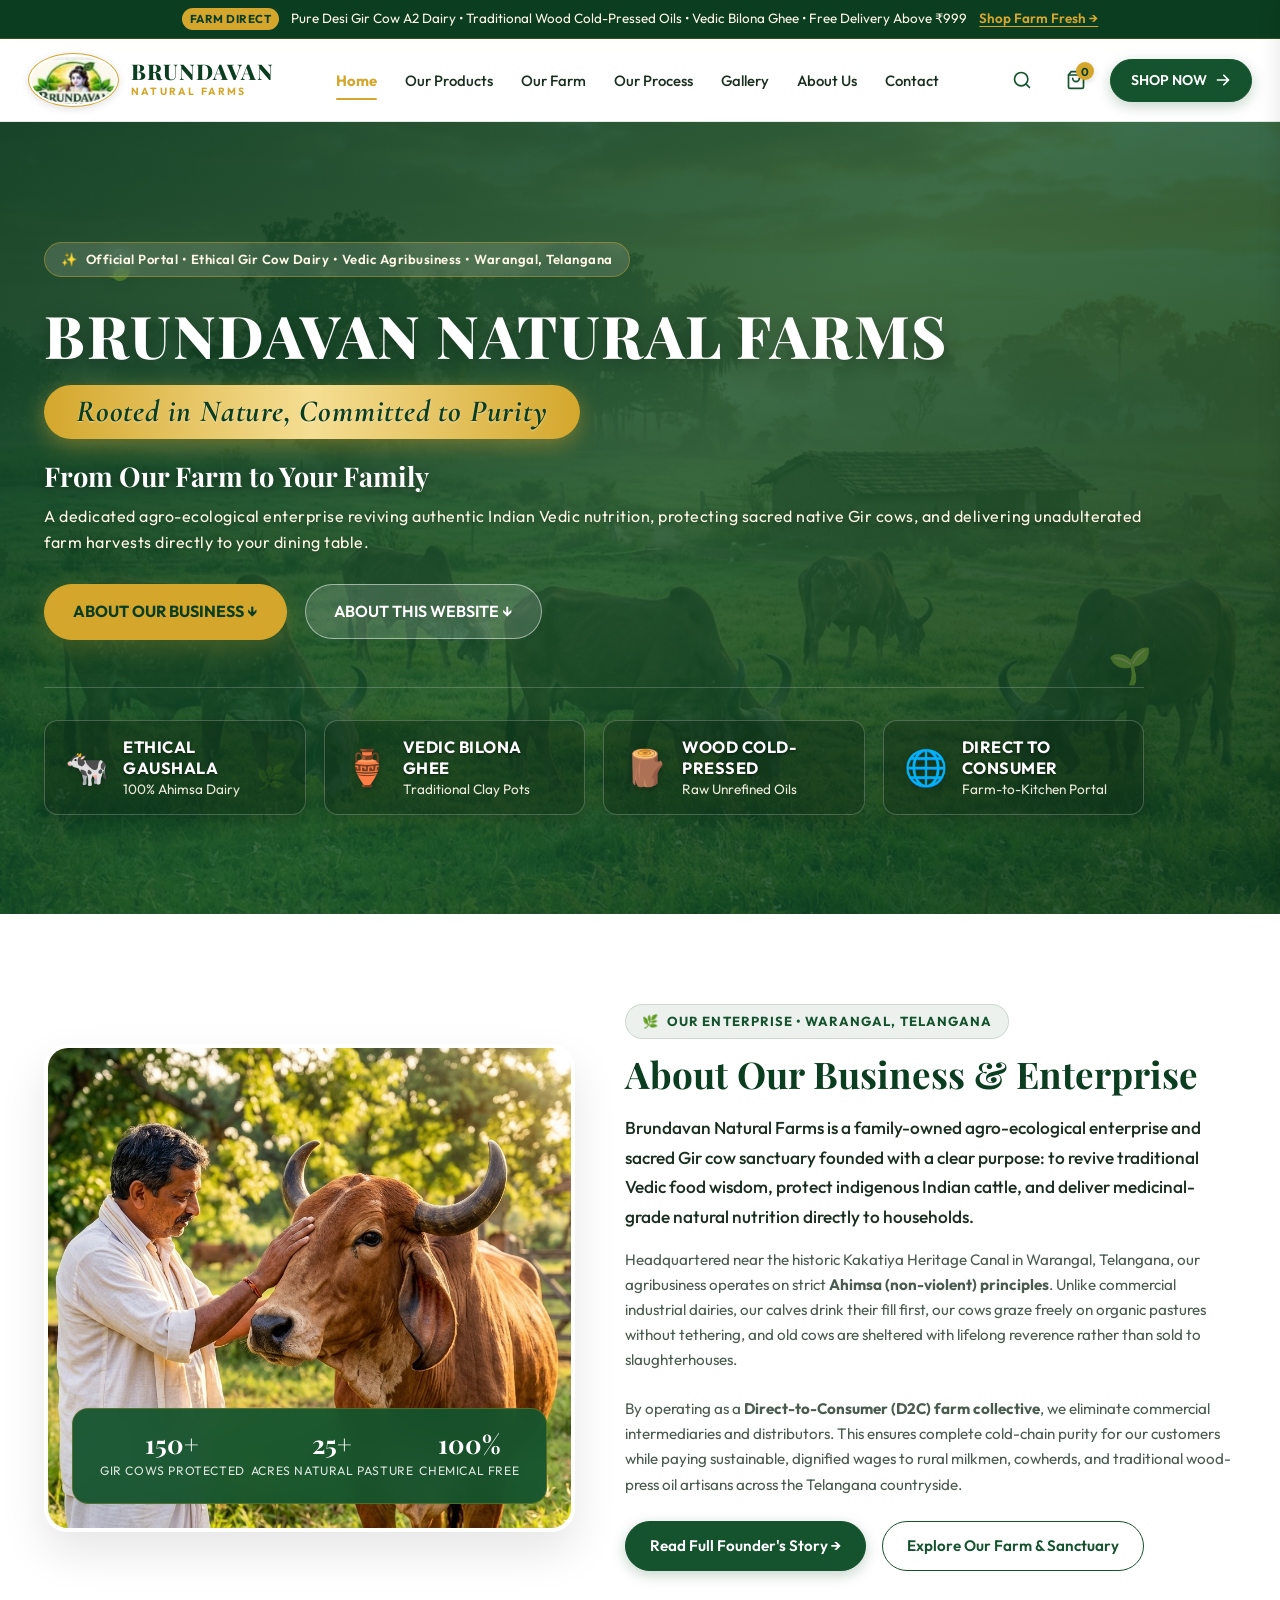
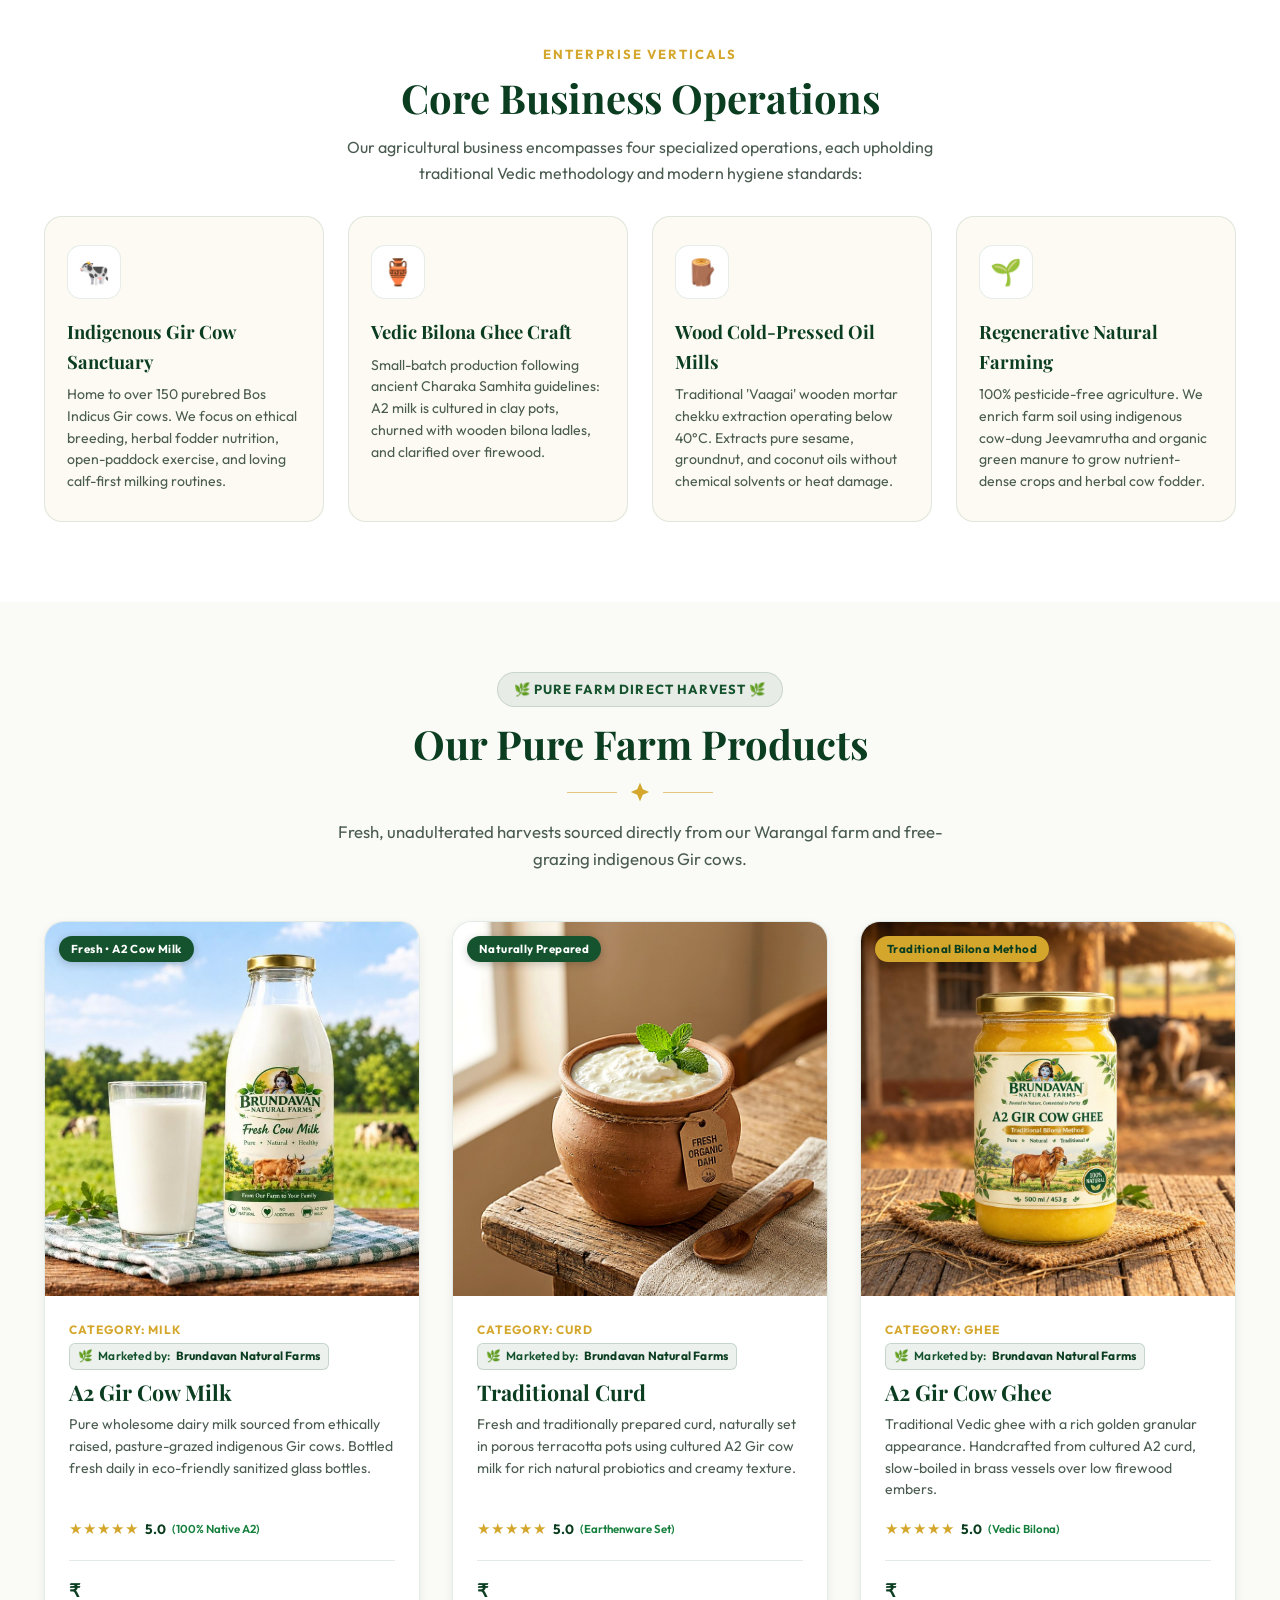
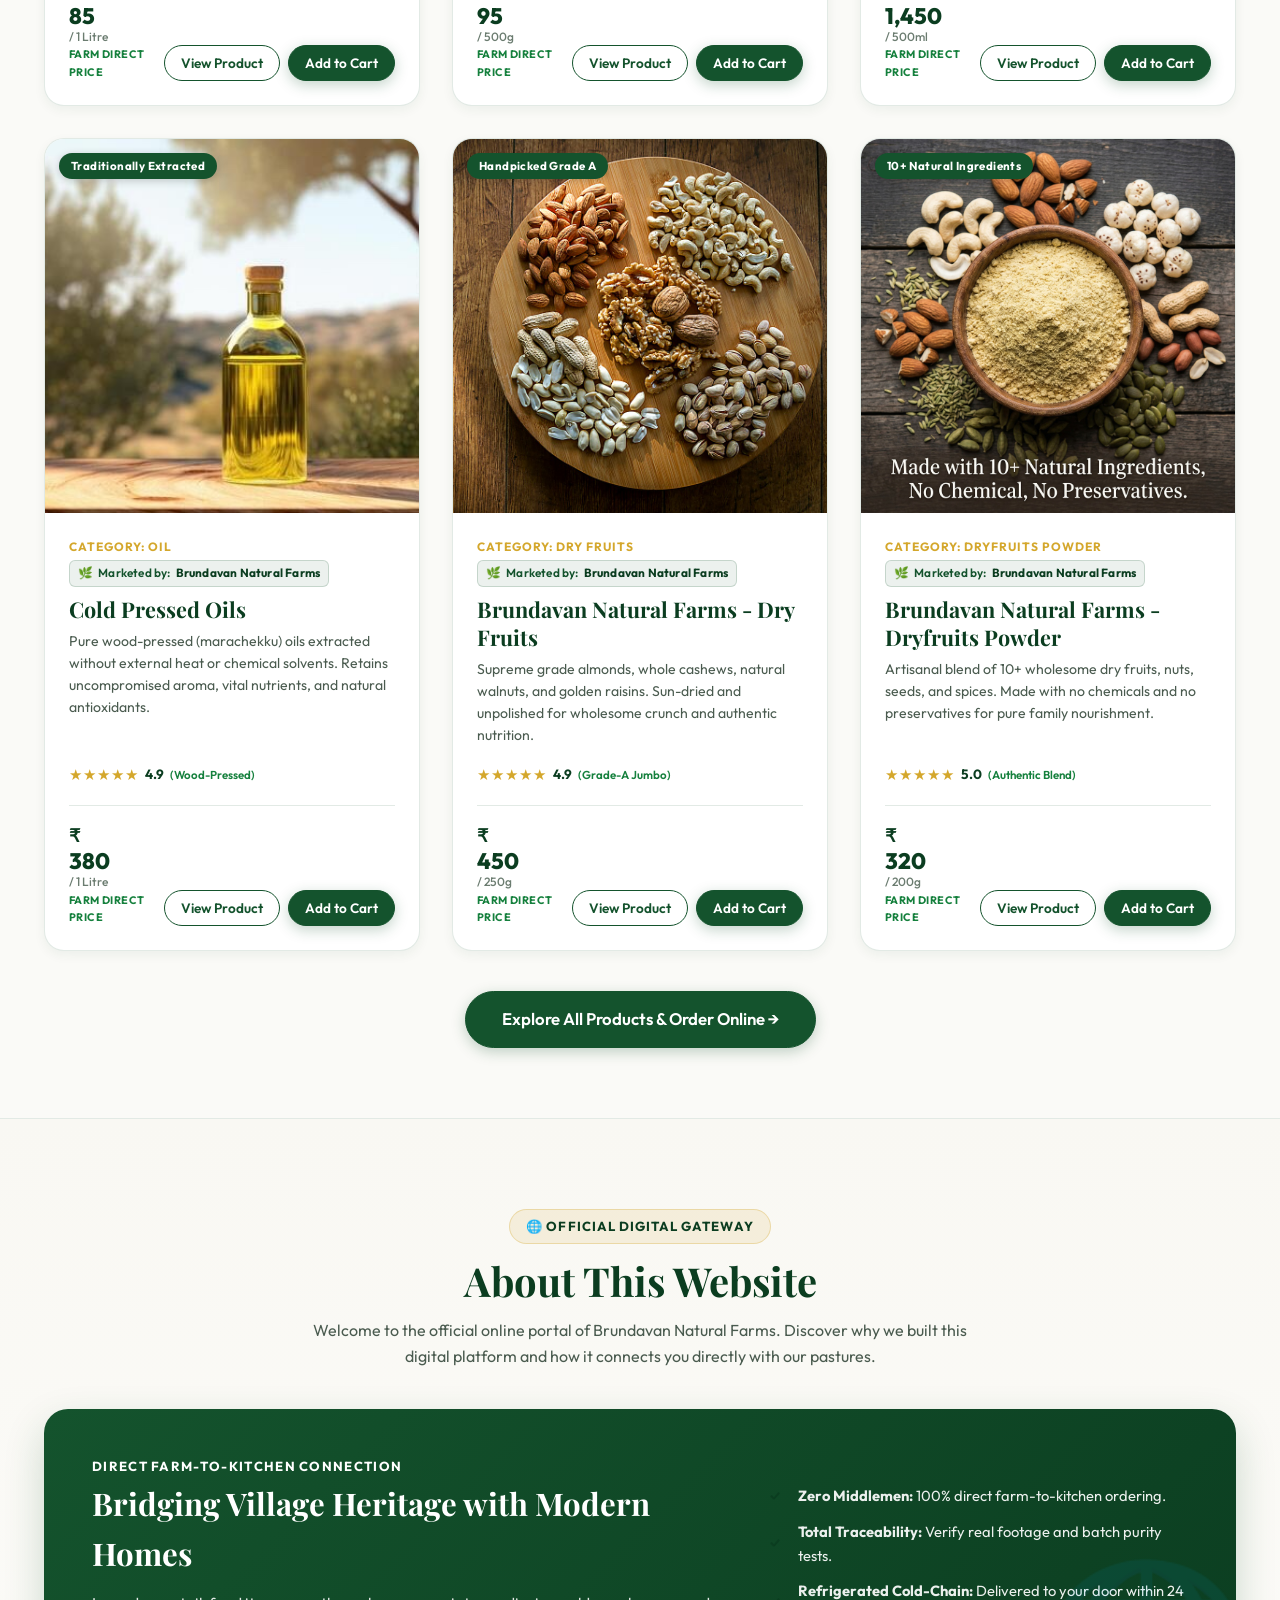
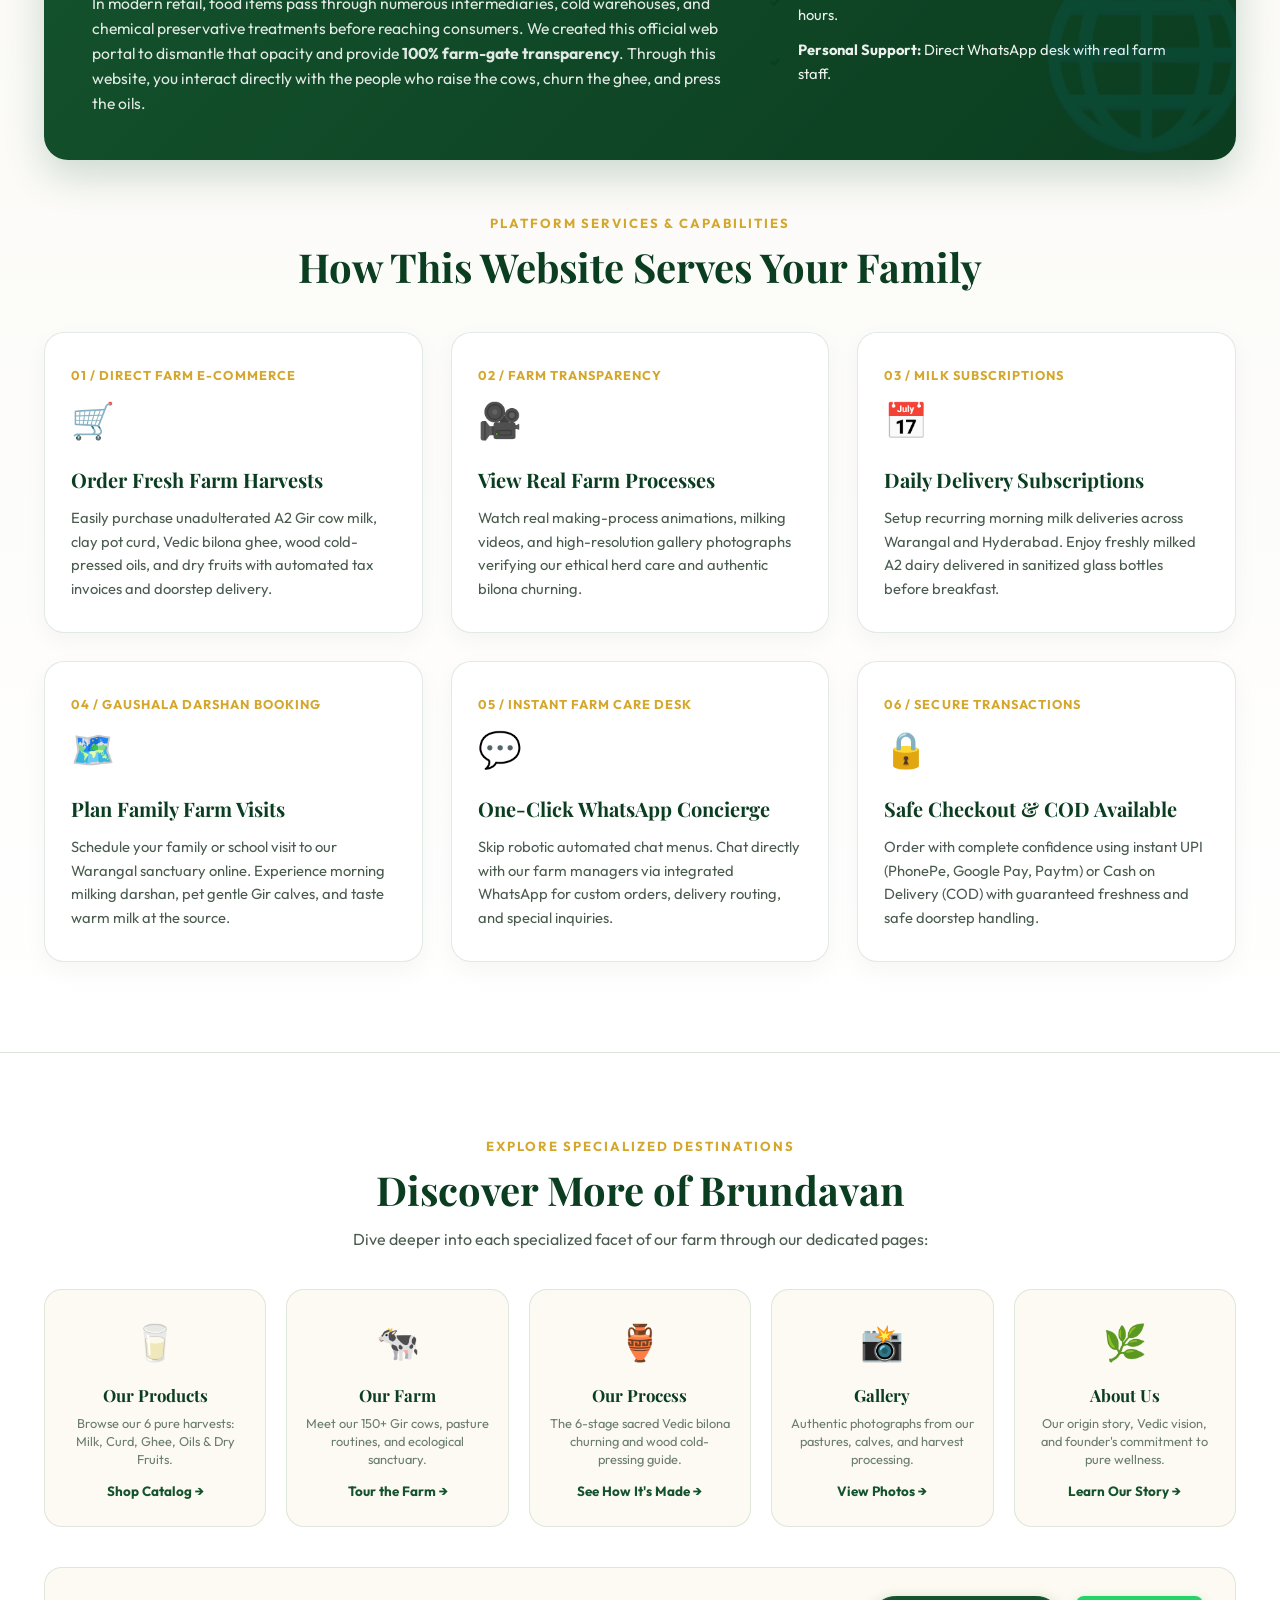
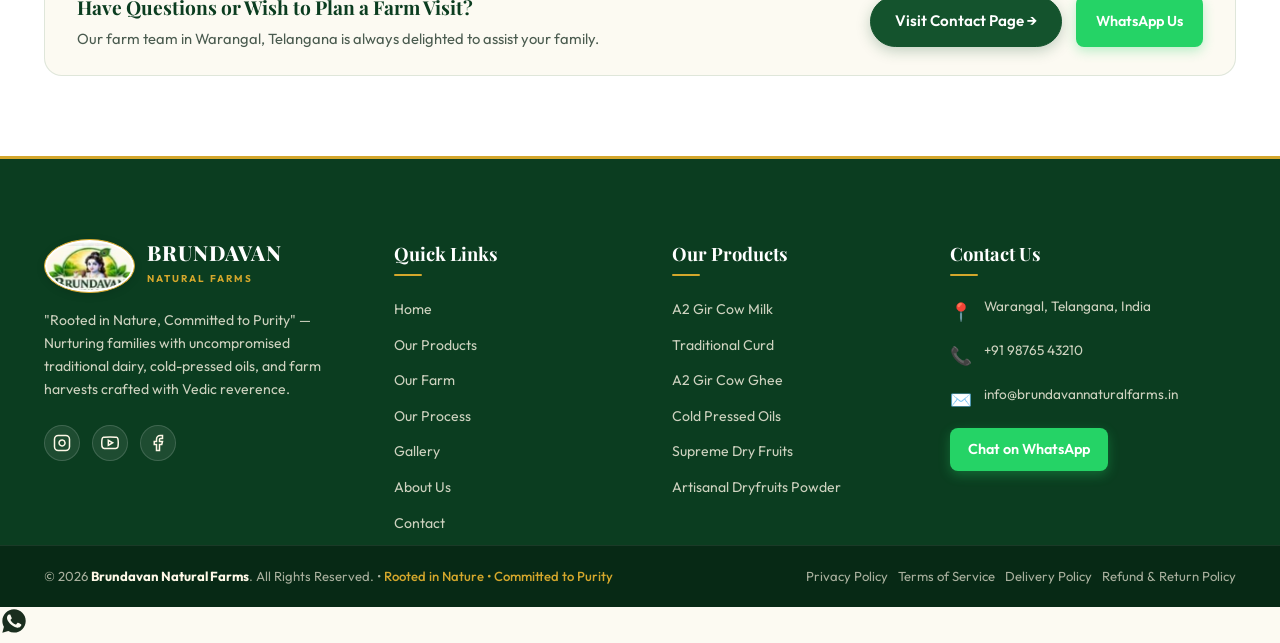
==== commit f6661922: "Update products, typography, navigation order, and remove products filter tabs" ====
--- a/index.html
+++ b/index.html
@@ -6,10 +6,10 @@
   <title>Brundavan Natural Farms — Rooted in Nature, Committed to Purity</title>
   <meta name="description" content="Official website of Brundavan Natural Farms in Warangal, Telangana. Learn about our ethical Gir cow agribusiness, Vedic Ahimsa dairy, wood cold-pressed oils, and our direct-to-family digital portal.">
   
-  <!-- Google Fonts: Playfair Display & Outfit -->
+  <!-- Google Fonts: Cormorant Garamond, Marcellus, Playfair Display & Outfit -->
   <link rel="preconnect" href="https://fonts.googleapis.com">
   <link rel="preconnect" href="https://fonts.gstatic.com" crossorigin>
-  <link href="https://fonts.googleapis.com/css2?family=Outfit:wght@300;400;500;600;700&family=Playfair+Display:ital,wght@0,500;0,600;0,700;0,800;1,600&display=swap" rel="stylesheet">
+  <link href="https://fonts.googleapis.com/css2?family=Cormorant+Garamond:ital,wght@0,600;0,700;1,600;1,700&family=Marcellus&family=Outfit:wght@300;400;500;600;700&family=Playfair+Display:ital,wght@0,500;0,600;0,700;0,800;1,600;1,700&display=swap" rel="stylesheet">
   
   <link rel="stylesheet" href="style.css">
 </head>
@@ -43,11 +43,11 @@
       <nav class="nav-menu" id="navMenu">
         <ul class="nav-list">
           <li class="nav-item"><a href="index.html" class="nav-link active">Home</a></li>
-          <li class="nav-item"><a href="about.html" class="nav-link">About Us</a></li>
+          <li class="nav-item"><a href="products.html" class="nav-link">Our Products</a></li>
           <li class="nav-item"><a href="farm.html" class="nav-link">Our Farm</a></li>
-          <li class="nav-item"><a href="products.html" class="nav-link">Products</a></li>
           <li class="nav-item"><a href="process.html" class="nav-link">Our Process</a></li>
           <li class="nav-item"><a href="gallery.html" class="nav-link">Gallery</a></li>
+          <li class="nav-item"><a href="about.html" class="nav-link">About Us</a></li>
           <li class="nav-item"><a href="contact.html" class="nav-link">Contact</a></li>
         </ul>
       </nav>
@@ -132,7 +132,7 @@
         </div>
 
         <!-- 4 CORE ENTERPRISE PILLARS -->
-        <div class="hero-pillars animate-fade-up delay-4" style="grid-template-columns: repeat(4, 1fr);">
+        <div class="hero-pillars animate-fade-up delay-4">
           <div class="pillar-card">
             <div class="pillar-icon">🐄</div>
             <div class="pillar-info">
@@ -276,6 +276,274 @@
 
       </div>
 
+    </div>
+  </section>
+
+  <!-- =========================================================================
+       FEATURED FARM PRODUCTS SECTION
+       ========================================================================= -->
+  <section class="products-section" id="featuredProducts" style="padding: 70px 0; background: #FAFAF7;">
+    <div class="container">
+      <div class="section-header text-center">
+        <span class="home-business-badge-pill" style="margin-bottom: 12px; display: inline-flex;">🌿 PURE FARM DIRECT HARVEST 🌿</span>
+        <h2 class="section-title">Our Pure Farm Products</h2>
+        <div class="section-divider">
+          <span></span>
+          <svg viewBox="0 0 24 24" width="22" height="22" fill="#D4A72C"><path d="M12 2L15 9L22 12L15 15L12 22L9 15L2 12L9 9L12 2Z"/></svg>
+          <span></span>
+        </div>
+        <p class="section-desc" style="max-width: 650px; margin: 0 auto 30px;">
+          Fresh, unadulterated harvests sourced directly from our Warangal farm and free-grazing indigenous Gir cows.
+        </p>
+      </div>
+
+      <div class="products-grid">
+        <!-- 1. MILK -->
+        <article class="product-card" data-category="milk" data-id="1">
+          <div class="product-badge">Fresh &bull; A2 Cow Milk</div>
+          <div class="product-img-box">
+            <img src="images/a2_gir_cow_milk.jpg" alt="A2 Gir Cow Milk" class="product-img" loading="lazy">
+            <div class="product-overlay-actions">
+              <button class="quick-view-btn" onclick="openProductModal(1)" aria-label="View Milk Details">
+                <svg viewBox="0 0 24 24" width="18" height="18" fill="none" stroke="currentColor" stroke-width="2"><path d="M1 12s4-8 11-8 11 8 11 8-4 8-11 8-11-8-11-8z"/><circle cx="12" cy="12" r="3"/></svg>
+                <span>Quick View</span>
+              </button>
+            </div>
+          </div>
+          <div class="product-details">
+            <div class="product-category-tag">Category: Milk</div>
+            <div class="product-company-badge">
+              <span>🌿</span> Marketed by: <strong>Brundavan Natural Farms</strong>
+            </div>
+            <h3 class="product-name">A2 Gir Cow Milk</h3>
+            <p class="product-desc">Pure wholesome dairy milk sourced from ethically raised, pasture-grazed indigenous Gir cows. Bottled fresh daily in eco-friendly sanitized glass bottles.</p>
+            <div class="product-rating">
+              <span class="stars">&#9733;&#9733;&#9733;&#9733;&#9733;</span>
+              <span class="rating-val">5.0</span>
+              <span class="purity-tag">(100% Native A2)</span>
+            </div>
+            <div class="product-footer">
+              <div class="product-price-box">
+                <span class="price-curr">&#8377;</span><span class="price-amount">85</span>
+                <span class="price-unit">/ 1 Litre</span>
+                <div class="purity-price-label">Farm Direct Price</div>
+              </div>
+              <div class="card-btn-group">
+                <button class="btn btn-outline-green btn-sm" onclick="openProductModal(1)">View Product</button>
+                <button class="btn btn-primary btn-sm btn-cart" onclick="addToCart(1, 'A2 Gir Cow Milk', 85, 'images/a2_gir_cow_milk.jpg', '1 Litre')">
+                  <span>Add to Cart</span>
+                </button>
+              </div>
+            </div>
+          </div>
+        </article>
+
+        <!-- 2. CURD -->
+        <article class="product-card" data-category="curd" data-id="2">
+          <div class="product-badge">Naturally Prepared</div>
+          <div class="product-img-box">
+            <img src="images/product_curd.jpg" alt="Traditional Curd" class="product-img" loading="lazy">
+            <div class="product-overlay-actions">
+              <button class="quick-view-btn" onclick="openProductModal(2)" aria-label="View Curd Details">
+                <svg viewBox="0 0 24 24" width="18" height="18" fill="none" stroke="currentColor" stroke-width="2"><path d="M1 12s4-8 11-8 11 8 11 8-4 8-11 8-11-8-11-8z"/><circle cx="12" cy="12" r="3"/></svg>
+                <span>Quick View</span>
+              </button>
+            </div>
+          </div>
+          <div class="product-details">
+            <div class="product-category-tag">Category: Curd</div>
+            <div class="product-company-badge">
+              <span>🌿</span> Marketed by: <strong>Brundavan Natural Farms</strong>
+            </div>
+            <h3 class="product-name">Traditional Curd</h3>
+            <p class="product-desc">Fresh and traditionally prepared curd, naturally set in porous terracotta pots using cultured A2 Gir cow milk for rich natural probiotics and creamy texture.</p>
+            <div class="product-rating">
+              <span class="stars">&#9733;&#9733;&#9733;&#9733;&#9733;</span>
+              <span class="rating-val">5.0</span>
+              <span class="purity-tag">(Earthenware Set)</span>
+            </div>
+            <div class="product-footer">
+              <div class="product-price-box">
+                <span class="price-curr">&#8377;</span><span class="price-amount">95</span>
+                <span class="price-unit">/ 500g</span>
+                <div class="purity-price-label">Farm Direct Price</div>
+              </div>
+              <div class="card-btn-group">
+                <button class="btn btn-outline-green btn-sm" onclick="openProductModal(2)">View Product</button>
+                <button class="btn btn-primary btn-sm btn-cart" onclick="addToCart(2, 'Traditional Curd', 95, 'images/product_curd.jpg', '500g')">
+                  <span>Add to Cart</span>
+                </button>
+              </div>
+            </div>
+          </div>
+        </article>
+
+        <!-- 3. GHEE -->
+        <article class="product-card" data-category="ghee" data-id="3">
+          <div class="product-badge gold-badge">Traditional Bilona Method</div>
+          <div class="product-img-box">
+            <img src="images/a2_gir_cow_ghee.jpg" alt="A2 Gir Cow Ghee" class="product-img" loading="lazy">
+            <div class="product-overlay-actions">
+              <button class="quick-view-btn" onclick="openProductModal(3)" aria-label="View Ghee Details">
+                <svg viewBox="0 0 24 24" width="18" height="18" fill="none" stroke="currentColor" stroke-width="2"><path d="M1 12s4-8 11-8 11 8 11 8-4 8-11 8-11-8-11-8z"/><circle cx="12" cy="12" r="3"/></svg>
+                <span>Quick View</span>
+              </button>
+            </div>
+          </div>
+          <div class="product-details">
+            <div class="product-category-tag">Category: Ghee</div>
+            <div class="product-company-badge">
+              <span>🌿</span> Marketed by: <strong>Brundavan Natural Farms</strong>
+            </div>
+            <h3 class="product-name">A2 Gir Cow Ghee</h3>
+            <p class="product-desc">Traditional Vedic ghee with a rich golden granular appearance. Handcrafted from cultured A2 curd, slow-boiled in brass vessels over low firewood embers.</p>
+            <div class="product-rating">
+              <span class="stars">&#9733;&#9733;&#9733;&#9733;&#9733;</span>
+              <span class="rating-val">5.0</span>
+              <span class="purity-tag">(Vedic Bilona)</span>
+            </div>
+            <div class="product-footer">
+              <div class="product-price-box">
+                <span class="price-curr">&#8377;</span><span class="price-amount">1,450</span>
+                <span class="price-unit">/ 500ml</span>
+                <div class="purity-price-label">Farm Direct Price</div>
+              </div>
+              <div class="card-btn-group">
+                <button class="btn btn-outline-green btn-sm" onclick="openProductModal(3)">View Product</button>
+                <button class="btn btn-primary btn-sm btn-cart" onclick="addToCart(3, 'A2 Gir Cow Ghee', 1450, 'images/a2_gir_cow_ghee.jpg', '500ml')">
+                  <span>Add to Cart</span>
+                </button>
+              </div>
+            </div>
+          </div>
+        </article>
+
+        <!-- 4. OIL -->
+        <article class="product-card" data-category="oil" data-id="4">
+          <div class="product-badge">Traditionally Extracted</div>
+          <div class="product-img-box">
+            <img src="images/cold_pressed_oils.jpg" alt="Cold Pressed Oils" class="product-img" loading="lazy">
+            <div class="product-overlay-actions">
+              <button class="quick-view-btn" onclick="openProductModal(4)" aria-label="View Oil Details">
+                <svg viewBox="0 0 24 24" width="18" height="18" fill="none" stroke="currentColor" stroke-width="2"><path d="M1 12s4-8 11-8 11 8 11 8-4 8-11 8-11-8-11-8z"/><circle cx="12" cy="12" r="3"/></svg>
+                <span>Quick View</span>
+              </button>
+            </div>
+          </div>
+          <div class="product-details">
+            <div class="product-category-tag">Category: Oil</div>
+            <div class="product-company-badge">
+              <span>🌿</span> Marketed by: <strong>Brundavan Natural Farms</strong>
+            </div>
+            <h3 class="product-name">Cold Pressed Oils</h3>
+            <p class="product-desc">Pure wood-pressed (marachekku) oils extracted without external heat or chemical solvents. Retains uncompromised aroma, vital nutrients, and natural antioxidants.</p>
+            <div class="product-rating">
+              <span class="stars">&#9733;&#9733;&#9733;&#9733;&#9733;</span>
+              <span class="rating-val">4.9</span>
+              <span class="purity-tag">(Wood-Pressed)</span>
+            </div>
+            <div class="product-footer">
+              <div class="product-price-box">
+                <span class="price-curr">&#8377;</span><span class="price-amount">380</span>
+                <span class="price-unit">/ 1 Litre</span>
+                <div class="purity-price-label">Farm Direct Price</div>
+              </div>
+              <div class="card-btn-group">
+                <button class="btn btn-outline-green btn-sm" onclick="openProductModal(4)">View Product</button>
+                <button class="btn btn-primary btn-sm btn-cart" onclick="addToCart(4, 'Cold Pressed Oils', 380, 'images/cold_pressed_oils.jpg', '1 Litre')">
+                  <span>Add to Cart</span>
+                </button>
+              </div>
+            </div>
+          </div>
+        </article>
+
+        <!-- 5. DRY FRUITS -->
+        <article class="product-card" data-category="dryfruits" data-id="5">
+          <div class="product-badge">Handpicked Grade A</div>
+          <div class="product-img-box">
+            <img src="images/product_dryfruits.jpg" alt="Selected Dry Fruits" class="product-img" loading="lazy">
+            <div class="product-overlay-actions">
+              <button class="quick-view-btn" onclick="openProductModal(5)" aria-label="View Dry Fruits Details">
+                <svg viewBox="0 0 24 24" width="18" height="18" fill="none" stroke="currentColor" stroke-width="2"><path d="M1 12s4-8 11-8 11 8 11 8-4 8-11 8-11-8-11-8z"/><circle cx="12" cy="12" r="3"/></svg>
+                <span>Quick View</span>
+              </button>
+            </div>
+          </div>
+          <div class="product-details">
+            <div class="product-category-tag">Category: Dry Fruits</div>
+            <div class="product-company-badge">
+              <span>🌿</span> Marketed by: <strong>Brundavan Natural Farms</strong>
+            </div>
+            <h3 class="product-name">Brundavan Natural Farms - Dry Fruits</h3>
+            <p class="product-desc">Supreme grade almonds, whole cashews, natural walnuts, and golden raisins. Sun-dried and unpolished for wholesome crunch and authentic nutrition.</p>
+            <div class="product-rating">
+              <span class="stars">&#9733;&#9733;&#9733;&#9733;&#9733;</span>
+              <span class="rating-val">4.9</span>
+              <span class="purity-tag">(Grade-A Jumbo)</span>
+            </div>
+            <div class="product-footer">
+              <div class="product-price-box">
+                <span class="price-curr">&#8377;</span><span class="price-amount">450</span>
+                <span class="price-unit">/ 250g</span>
+                <div class="purity-price-label">Farm Direct Price</div>
+              </div>
+              <div class="card-btn-group">
+                <button class="btn btn-outline-green btn-sm" onclick="openProductModal(5)">View Product</button>
+                <button class="btn btn-primary btn-sm btn-cart" onclick="addToCart(5, 'Brundavan Natural Farms - Dry Fruits', 450, 'images/product_dryfruits.jpg', '250g')">
+                  <span>Add to Cart</span>
+                </button>
+              </div>
+            </div>
+          </div>
+        </article>
+
+        <!-- 6. DRYFRUITS POWDER -->
+        <article class="product-card" data-category="powder" data-id="6">
+          <div class="product-badge">10+ Natural Ingredients</div>
+          <div class="product-img-box">
+            <img src="images/product_dryfruits_powder.jpg" alt="Brundavan Natural Farms - Dryfruits Powder" class="product-img" loading="lazy">
+            <div class="product-overlay-actions">
+              <button class="quick-view-btn" onclick="openProductModal(6)" aria-label="View Powder Details">
+                <svg viewBox="0 0 24 24" width="18" height="18" fill="none" stroke="currentColor" stroke-width="2"><path d="M1 12s4-8 11-8 11 8 11 8-4 8-11 8-11-8-11-8z"/><circle cx="12" cy="12" r="3"/></svg>
+                <span>Quick View</span>
+              </button>
+            </div>
+          </div>
+          <div class="product-details">
+            <div class="product-category-tag">Category: Dryfruits Powder</div>
+            <div class="product-company-badge">
+              <span>🌿</span> Marketed by: <strong>Brundavan Natural Farms</strong>
+            </div>
+            <h3 class="product-name">Brundavan Natural Farms - Dryfruits Powder</h3>
+            <p class="product-desc">Artisanal blend of 10+ wholesome dry fruits, nuts, seeds, and spices. Made with no chemicals and no preservatives for pure family nourishment.</p>
+            <div class="product-rating">
+              <span class="stars">&#9733;&#9733;&#9733;&#9733;&#9733;</span>
+              <span class="rating-val">5.0</span>
+              <span class="purity-tag">(Authentic Blend)</span>
+            </div>
+            <div class="product-footer">
+              <div class="product-price-box">
+                <span class="price-curr">&#8377;</span><span class="price-amount">320</span>
+                <span class="price-unit">/ 200g</span>
+                <div class="purity-price-label">Farm Direct Price</div>
+              </div>
+              <div class="card-btn-group">
+                <button class="btn btn-outline-green btn-sm" onclick="openProductModal(6)">View Product</button>
+                <button class="btn btn-primary btn-sm btn-cart" onclick="addToCart(6, 'Brundavan Natural Farms - Dryfruits Powder', 320, 'images/product_dryfruits_powder.jpg', '200g')">
+                  <span>Add to Cart</span>
+                </button>
+              </div>
+            </div>
+          </div>
+        </article>
+      </div>
+
+      <div class="text-center" style="margin-top: 40px;">
+        <a href="products.html" class="btn btn-primary" style="padding: 14px 36px; font-size: 1.05rem;">
+          <span>Explore All Products &amp; Order Online &rarr;</span>
+        </a>
+      </div>
     </div>
   </section>
 
@@ -416,11 +684,11 @@
 
       <div class="gateways-grid">
         
-        <a href="about.html" class="gateway-card">
-          <div class="gateway-icon">🌿</div>
-          <h4>About Us</h4>
-          <p>Our origin story, Vedic vision, and founder's commitment to pure wellness.</p>
-          <span class="gateway-arrow">Learn Our Story &rarr;</span>
+        <a href="products.html" class="gateway-card">
+          <div class="gateway-icon">🥛</div>
+          <h4>Our Products</h4>
+          <p>Browse our 6 pure harvests: Milk, Curd, Ghee, Oils &amp; Dry Fruits.</p>
+          <span class="gateway-arrow">Shop Catalog &rarr;</span>
         </a>
 
         <a href="farm.html" class="gateway-card">
@@ -430,13 +698,6 @@
           <span class="gateway-arrow">Tour the Farm &rarr;</span>
         </a>
 
-        <a href="products.html" class="gateway-card">
-          <div class="gateway-icon">🥛</div>
-          <h4>Products</h4>
-          <p>Browse our 6 pure harvests: Milk, Curd, Ghee, Oils &amp; Dry Fruits.</p>
-          <span class="gateway-arrow">Shop Catalog &rarr;</span>
-        </a>
-
         <a href="process.html" class="gateway-card">
           <div class="gateway-icon">🏺</div>
           <h4>Our Process</h4>
@@ -449,6 +710,13 @@
           <h4>Gallery</h4>
           <p>Authentic photographs from our pastures, calves, and harvest processing.</p>
           <span class="gateway-arrow">View Photos &rarr;</span>
+        </a>
+
+        <a href="about.html" class="gateway-card">
+          <div class="gateway-icon">🌿</div>
+          <h4>About Us</h4>
+          <p>Our origin story, Vedic vision, and founder's commitment to pure wellness.</p>
+          <span class="gateway-arrow">Learn Our Story &rarr;</span>
         </a>
 
       </div>
@@ -511,12 +779,12 @@
           <h4 class="footer-heading">Quick Links</h4>
           <ul class="footer-links">
             <li><a href="index.html">Home</a></li>
+            <li><a href="products.html">Our Products</a></li>
+            <li><a href="farm.html">Our Farm</a></li>
+            <li><a href="process.html">Our Process</a></li>
+            <li><a href="gallery.html">Gallery</a></li>
             <li><a href="about.html">About Us</a></li>
-            <li><a href="farm.html">Our Farm</a></li>
-            <li><a href="products.html">All Products</a></li>
-            <li><a href="process.html">Our Process</a></li>
-            <li><a href="gallery.html">Farm Gallery</a></li>
-            <li><a href="contact.html">Contact &amp; Gaushala</a></li>
+            <li><a href="contact.html">Contact</a></li>
           </ul>
         </div>
 
@@ -524,9 +792,9 @@
           <h4 class="footer-heading">Our Products</h4>
           <ul class="footer-links">
             <li><a href="products.html">A2 Gir Cow Milk</a></li>
-            <li><a href="products.html">Clay Pot Curd</a></li>
-            <li><a href="products.html">Vedic Bilona Ghee</a></li>
-            <li><a href="products.html">Wood Cold-Pressed Oil</a></li>
+            <li><a href="products.html">Traditional Curd</a></li>
+            <li><a href="products.html">A2 Gir Cow Ghee</a></li>
+            <li><a href="products.html">Cold Pressed Oils</a></li>
             <li><a href="products.html">Supreme Dry Fruits</a></li>
             <li><a href="products.html">Artisanal Dryfruits Powder</a></li>
           </ul>
--- a/style.css
+++ b/style.css
@@ -538,7 +538,7 @@
 }
 
 .hero-content {
-  max-width: 820px;
+  max-width: 1100px;
   color: var(--white);
 }
 
@@ -560,13 +560,14 @@
 
 .hero-brand-name {
   font-family: var(--font-serif);
-  font-size: 3.6rem;
+  font-size: clamp(2rem, 4.6vw, 3.7rem);
   font-weight: 800;
-  letter-spacing: 2px;
-  line-height: 1.1;
+  letter-spacing: 1.5px;
+  line-height: 1.15;
   color: var(--white);
   text-shadow: 0 4px 18px rgba(0, 0, 0, 0.35);
-  margin-bottom: 14px;
+  margin-bottom: 16px;
+  white-space: nowrap;
 }
 
 .hero-tagline {
@@ -605,43 +606,61 @@
 .hero-pillars {
   display: grid;
   grid-template-columns: repeat(4, 1fr);
-  gap: 16px;
-  padding-top: 28px;
-  border-top: 1px solid rgba(255, 255, 255, 0.15);
+  gap: 18px;
+  padding-top: 32px;
+  border-top: 1px solid rgba(255, 255, 255, 0.2);
 }
 
 .pillar-card {
   display: flex;
   align-items: center;
-  gap: 12px;
-  background: rgba(255, 255, 255, 0.08);
-  border: 1px solid rgba(255, 255, 255, 0.12);
-  padding: 12px 16px;
-  border-radius: 12px;
-  backdrop-filter: blur(6px);
-  transition: transform var(--transition-fast), background var(--transition-fast);
+  gap: 14px;
+  background: rgba(14, 44, 22, 0.45);
+  border: 1px solid rgba(255, 255, 255, 0.22);
+  padding: 16px 20px;
+  border-radius: 14px;
+  backdrop-filter: blur(8px);
+  -webkit-backdrop-filter: blur(8px);
+  box-shadow: 0 6px 20px rgba(0, 0, 0, 0.18);
+  transition: transform var(--transition-fast), background var(--transition-fast), border-color var(--transition-fast), box-shadow var(--transition-fast);
 }
 
 .pillar-card:hover {
-  transform: translateY(-3px);
-  background: rgba(255, 255, 255, 0.14);
+  transform: translateY(-4px);
+  background: rgba(14, 44, 22, 0.7);
+  border-color: rgba(212, 167, 44, 0.6);
+  box-shadow: 0 10px 28px rgba(0, 0, 0, 0.28);
 }
 
 .pillar-icon {
-  font-size: 1.7rem;
+  font-size: 2.2rem;
   line-height: 1;
+  flex-shrink: 0;
+  filter: drop-shadow(0 2px 4px rgba(0, 0, 0, 0.25));
+}
+
+.pillar-info {
+  display: flex;
+  flex-direction: column;
+  gap: 3px;
 }
 
 .pillar-info strong {
   display: block;
-  font-size: 0.9rem;
-  color: var(--cream);
-  font-weight: 600;
+  font-size: clamp(1.02rem, 1.15vw, 1.18rem);
+  color: #FFFFFF;
+  font-weight: 700;
+  letter-spacing: 0.5px;
+  line-height: 1.25;
+  text-shadow: 0 1px 3px rgba(0, 0, 0, 0.5);
 }
 
 .pillar-info span {
-  font-size: 0.75rem;
-  color: rgba(255, 248, 231, 0.75);
+  display: block;
+  font-size: clamp(0.85rem, 0.95vw, 0.96rem);
+  color: rgba(255, 250, 235, 0.92);
+  font-weight: 400;
+  line-height: 1.25;
 }
 
 /* CSS Animations for Hero */
@@ -2723,7 +2742,8 @@
 
 @media (max-width: 900px) {
   .hero-brand-name {
-    font-size: 2.8rem;
+    font-size: clamp(1.6rem, 5vw, 2.7rem);
+    white-space: nowrap;
   }
   .hero-tagline {
     font-size: 1.5rem;
@@ -2822,7 +2842,8 @@
   }
 
   .hero-brand-name {
-    font-size: 2.2rem;
+    font-size: clamp(1.15rem, 5.4vw, 1.8rem);
+    white-space: nowrap;
   }
 
   .hero-tagline {
@@ -2863,15 +2884,17 @@
   display: inline-block;
   background: linear-gradient(90deg, #D4A72C 0%, #F5DE93 50%, #D4A72C 100%);
   color: var(--dark-green);
-  font-family: var(--font-serif);
-  font-weight: 800;
-  font-size: 1.35rem;
-  padding: 6px 28px;
+  font-family: 'Cormorant Garamond', 'Marcellus', 'Playfair Display', Georgia, serif;
+  font-style: italic;
+  font-weight: 700;
+  font-size: clamp(1.55rem, 2.4vw, 2.1rem);
+  padding: 8px 32px;
   border-radius: 9999px;
-  box-shadow: 0 4px 18px rgba(212, 167, 44, 0.4);
-  letter-spacing: 0.5px;
-  margin-bottom: 12px;
-  text-shadow: 0 1px 2px rgba(255, 255, 255, 0.4);
+  box-shadow: 0 6px 22px rgba(212, 167, 44, 0.45);
+  letter-spacing: 0.8px;
+  margin-bottom: 16px;
+  text-shadow: 0 1px 2px rgba(255, 255, 255, 0.5);
+  line-height: 1.25;
 }
 
 .hero-tagline-sub {
@@ -3477,8 +3500,8 @@
     grid-template-columns: repeat(2, 1fr);
   }
   .golden-ribbon-tag {
-    font-size: 1.1rem;
-    padding: 4px 18px;
+    font-size: clamp(1.25rem, 3.2vw, 1.65rem);
+    padding: 6px 24px;
   }
   .hero-tagline-sub {
     font-size: 1.35rem;
@@ -3486,6 +3509,10 @@
 }
 
 @media (max-width: 600px) {
+  .hero-pillars {
+    grid-template-columns: 1fr;
+    gap: 12px;
+  }
   .natural-steps-grid {
     grid-template-columns: repeat(2, 1fr);
   }
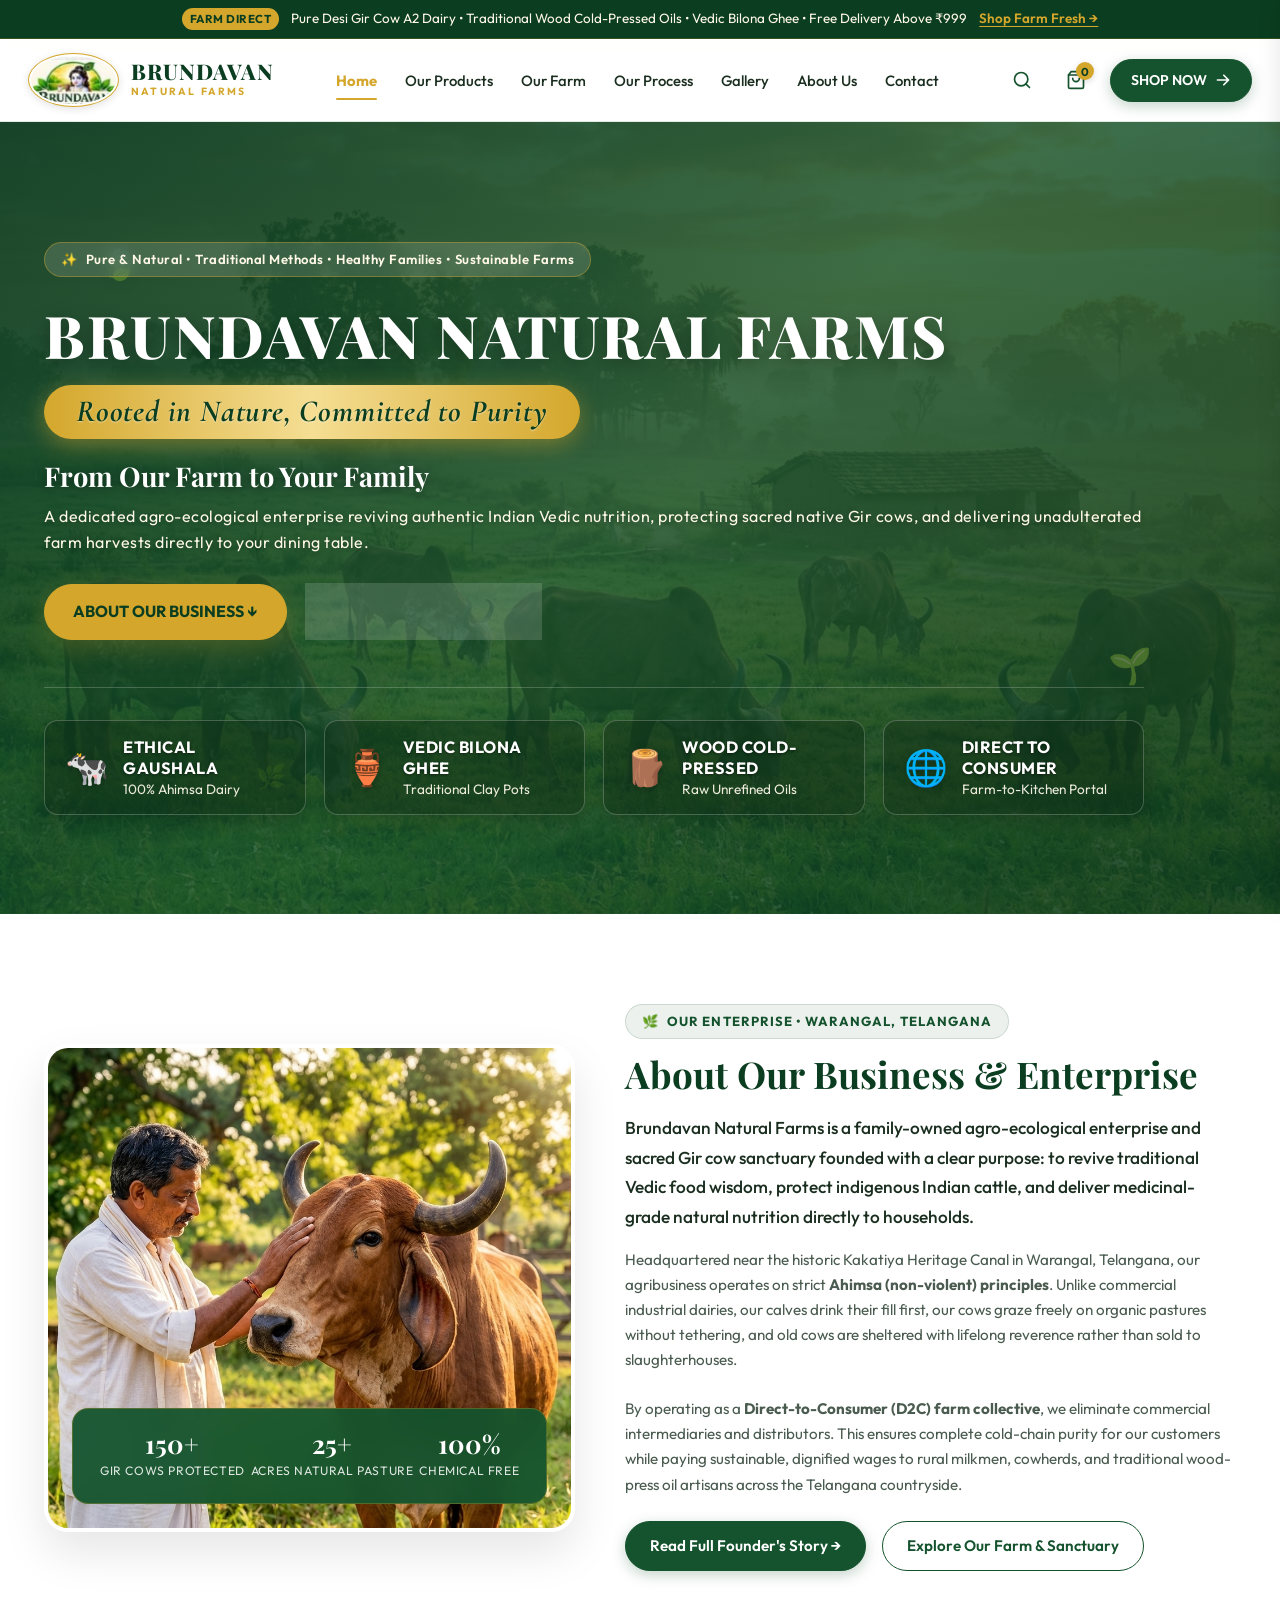
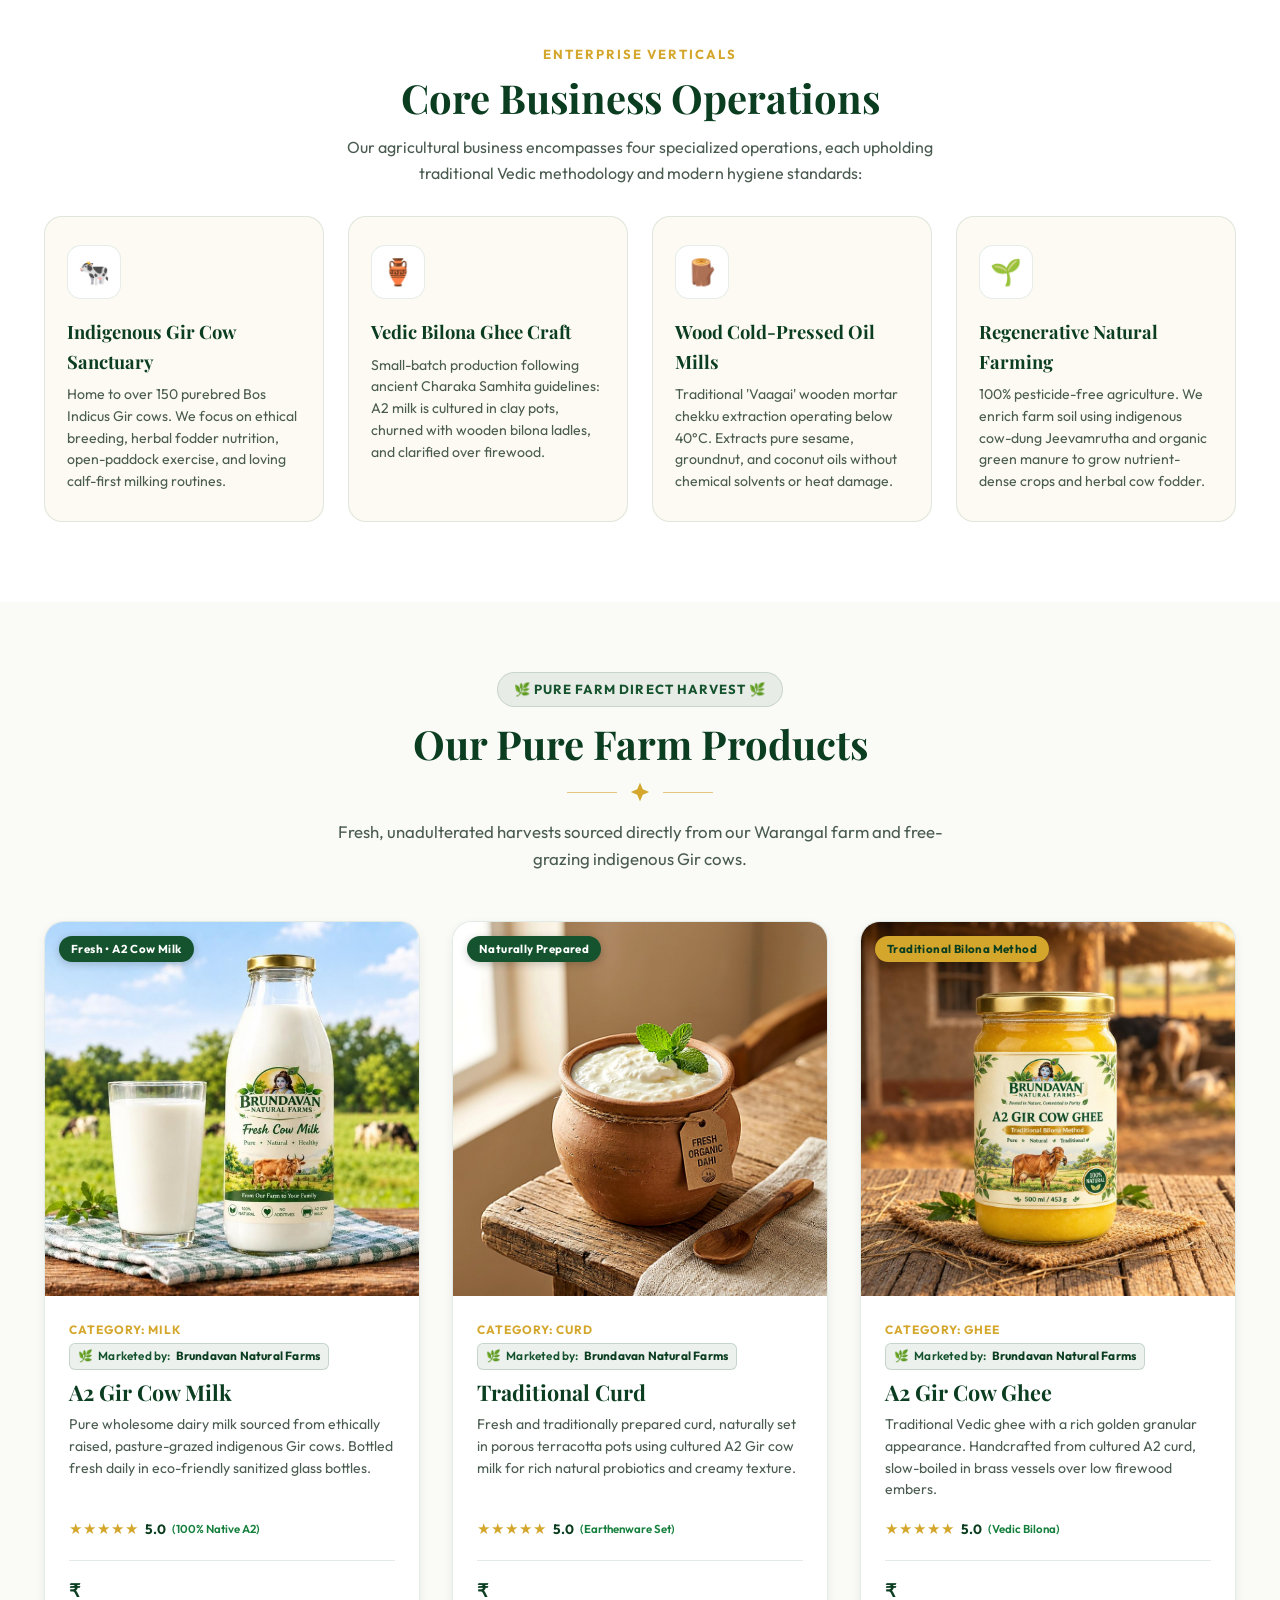
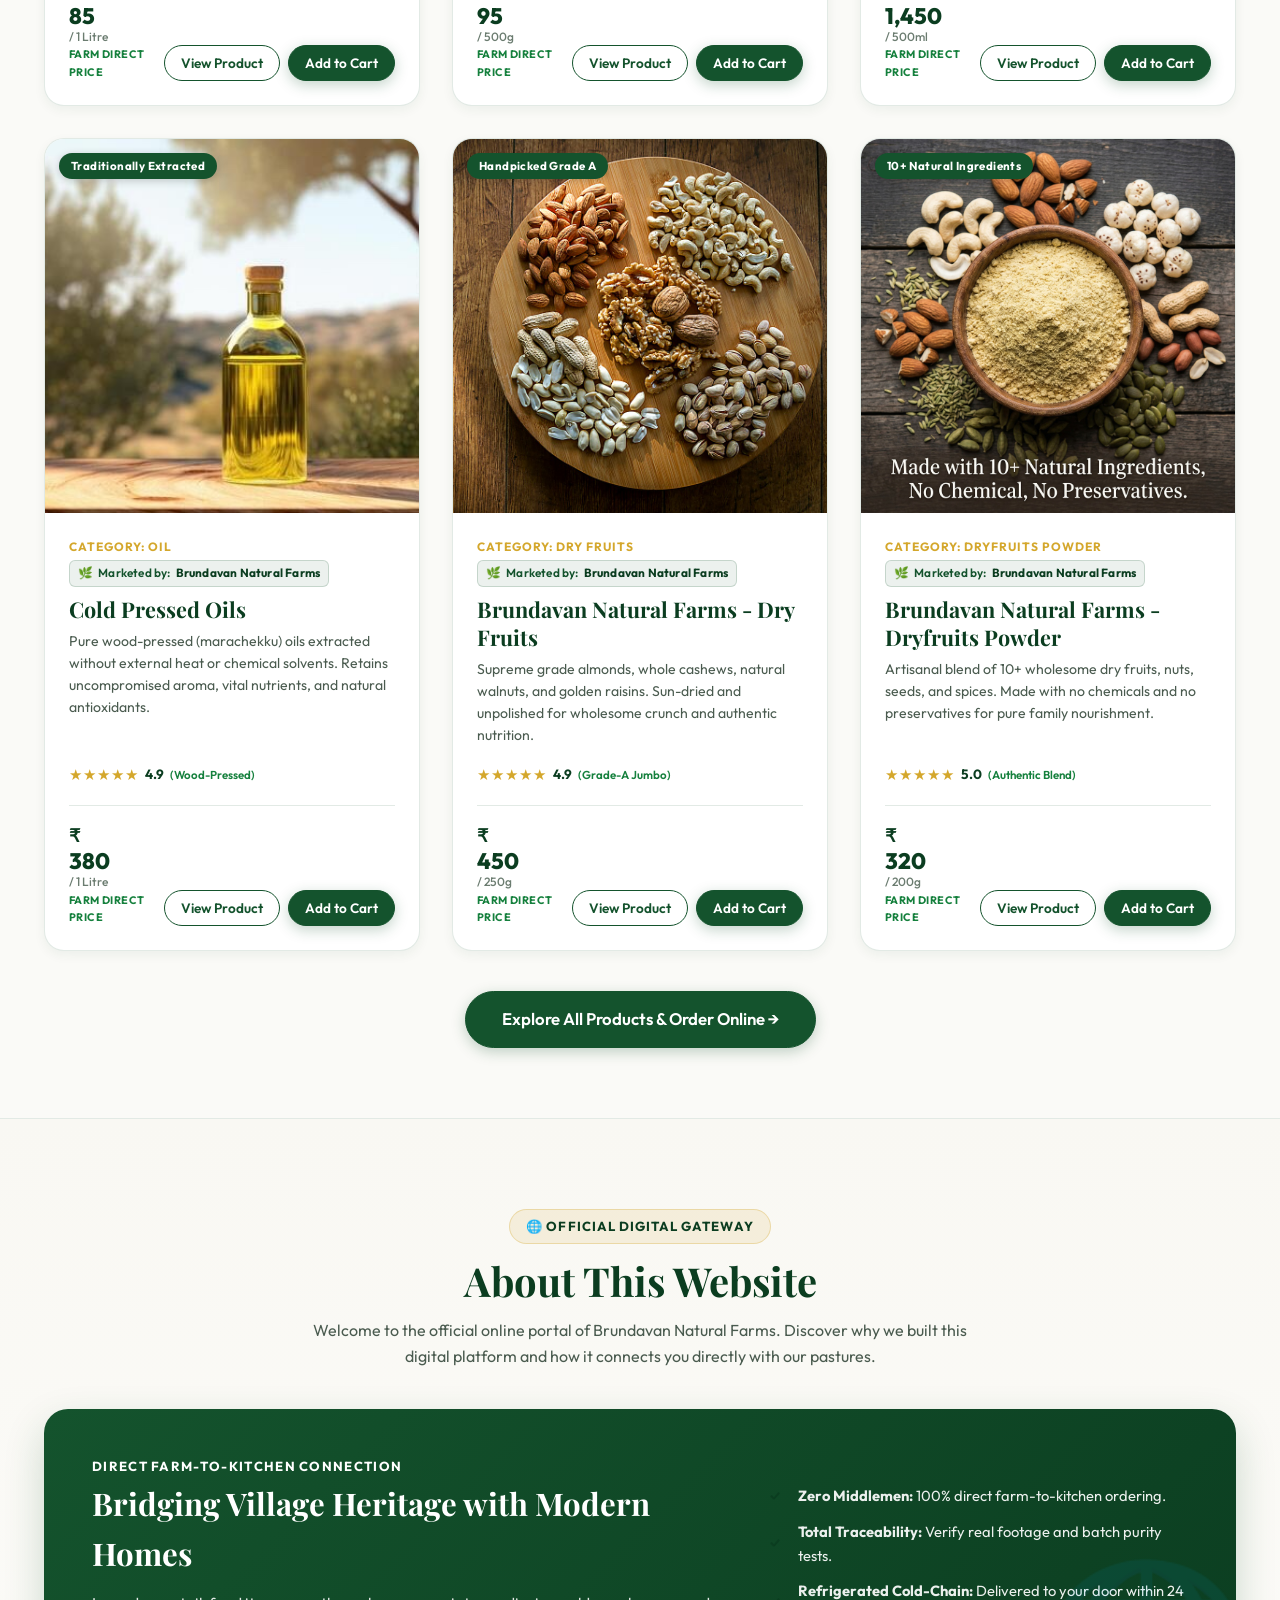
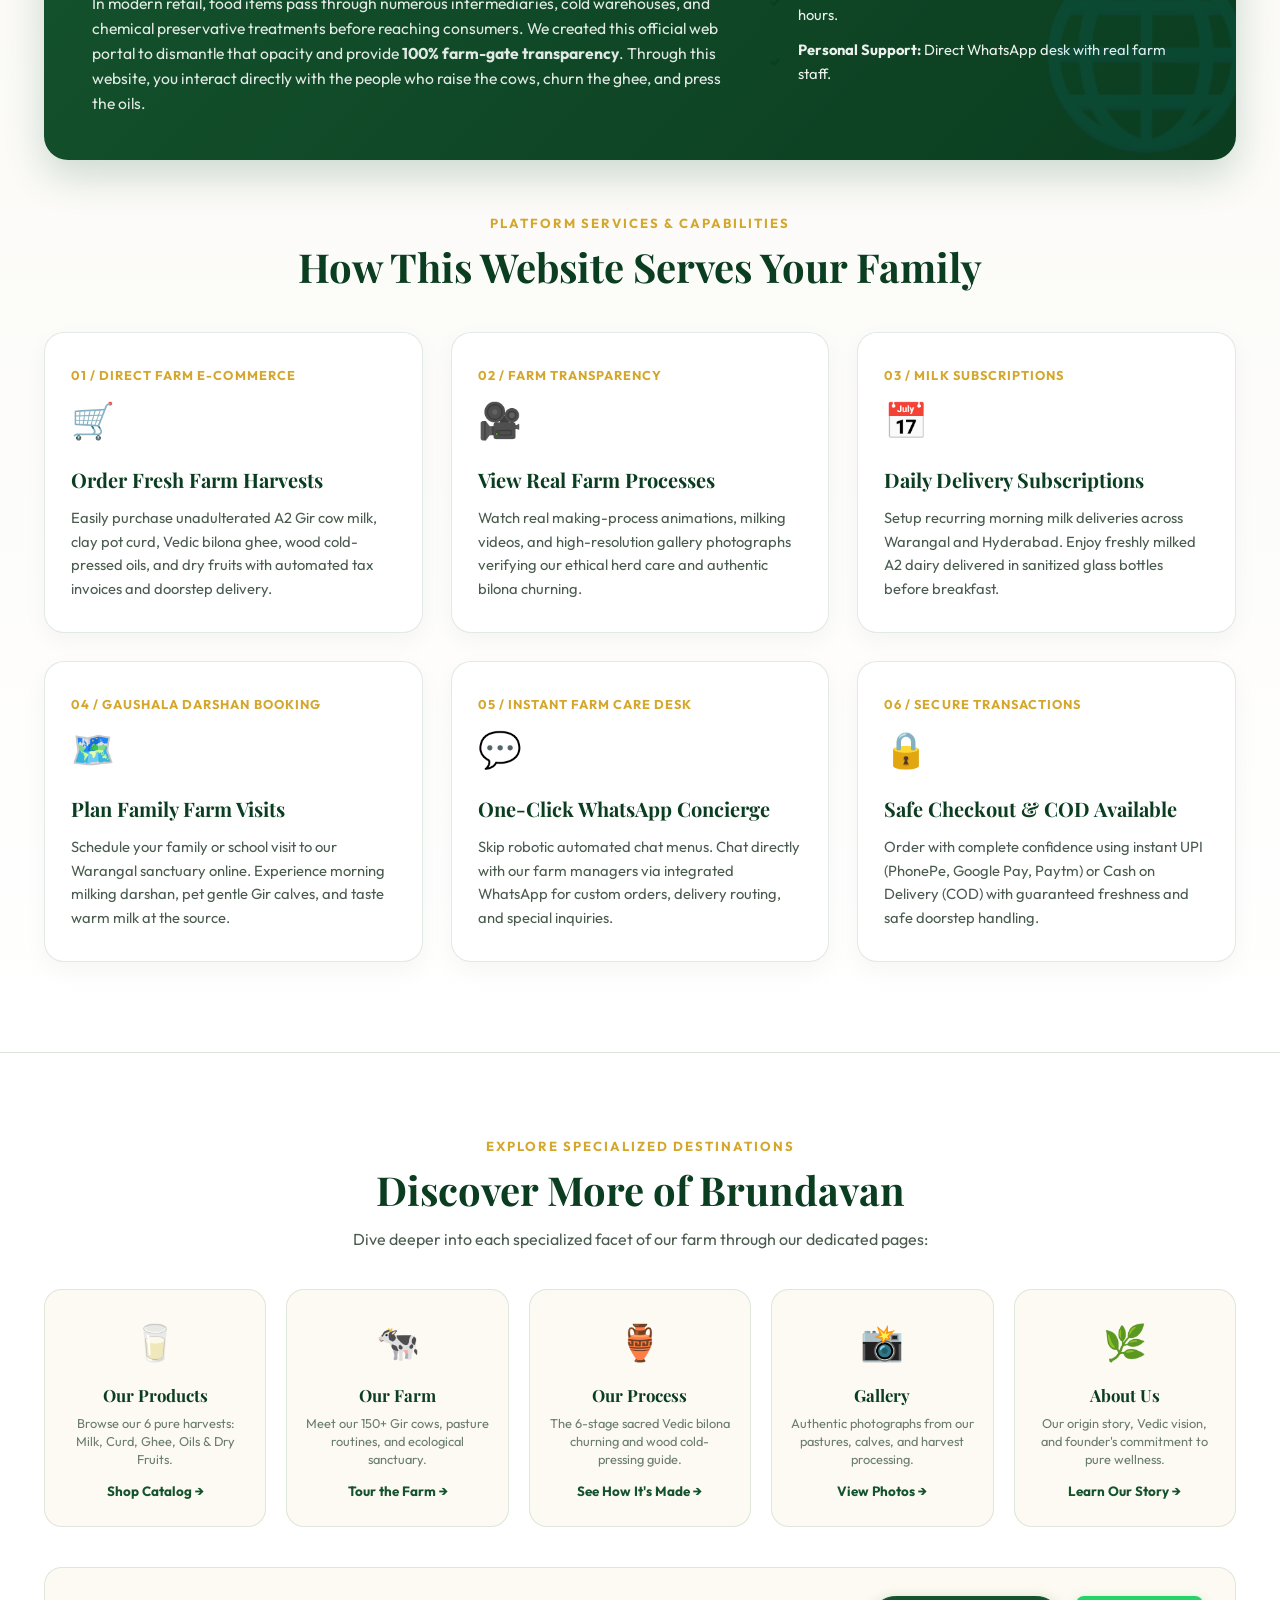
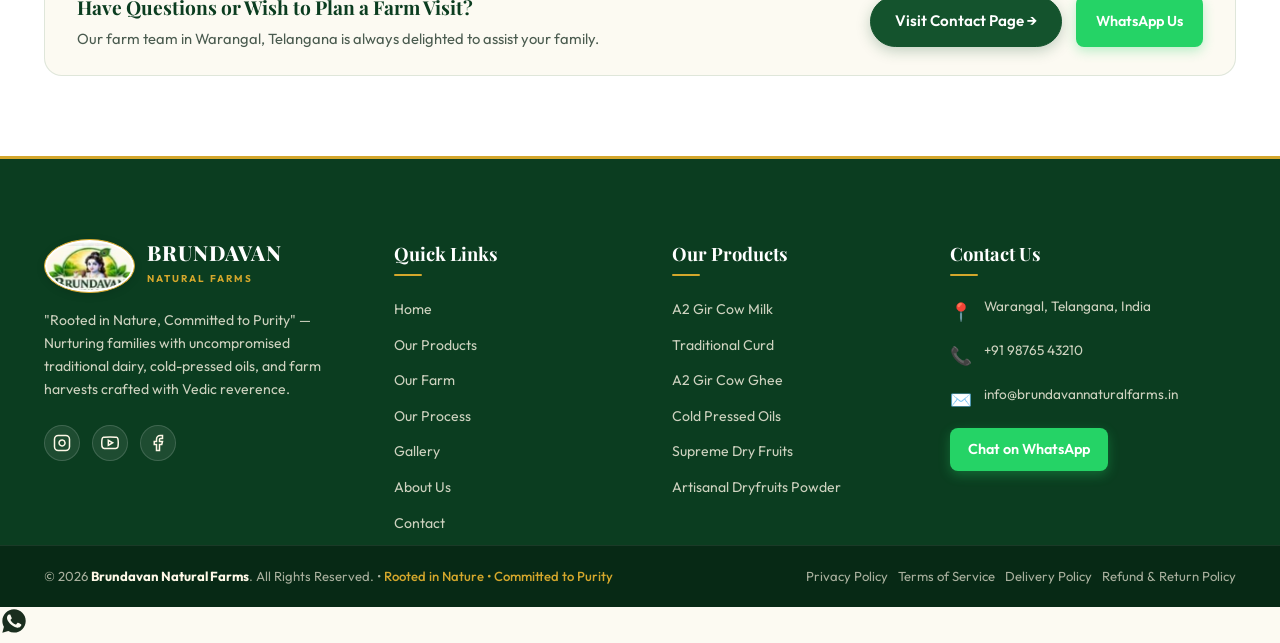
==== commit 15cb5560: "Update hero tag badge to Pure & Natural • Traditional Methods • Healthy Families • Sustainable Farms" ====
--- a/index.html
+++ b/index.html
@@ -102,7 +102,7 @@
         
         <div class="hero-tag-badge animate-fade-in">
           <span class="tag-icon">✨</span>
-          <span>Official Portal &bull; Ethical Gir Cow Dairy &bull; Vedic Agribusiness &bull; Warangal, Telangana</span>
+          <span>Pure &amp; Natural &bull; Traditional Methods &bull; Healthy Families &bull; Sustainable Farms</span>
         </div>
 
         <h1 class="hero-brand-name animate-fade-up">
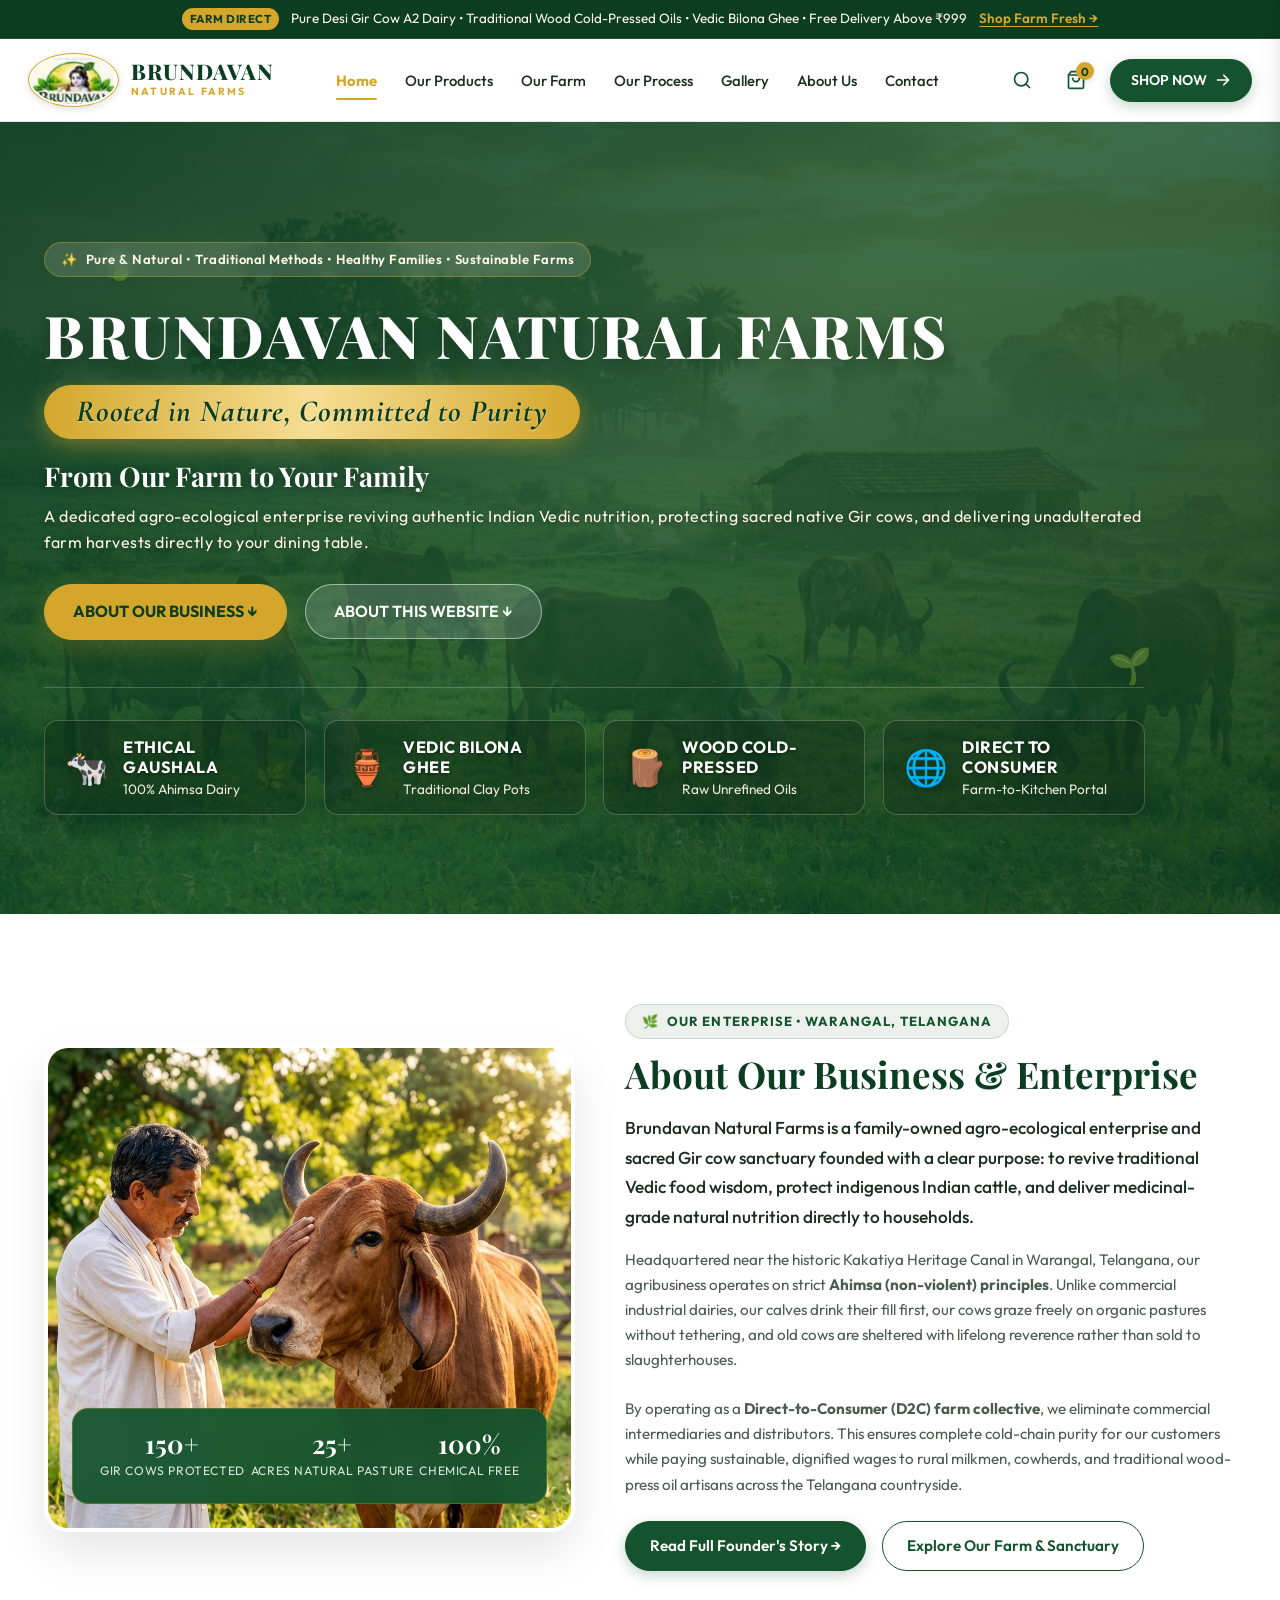
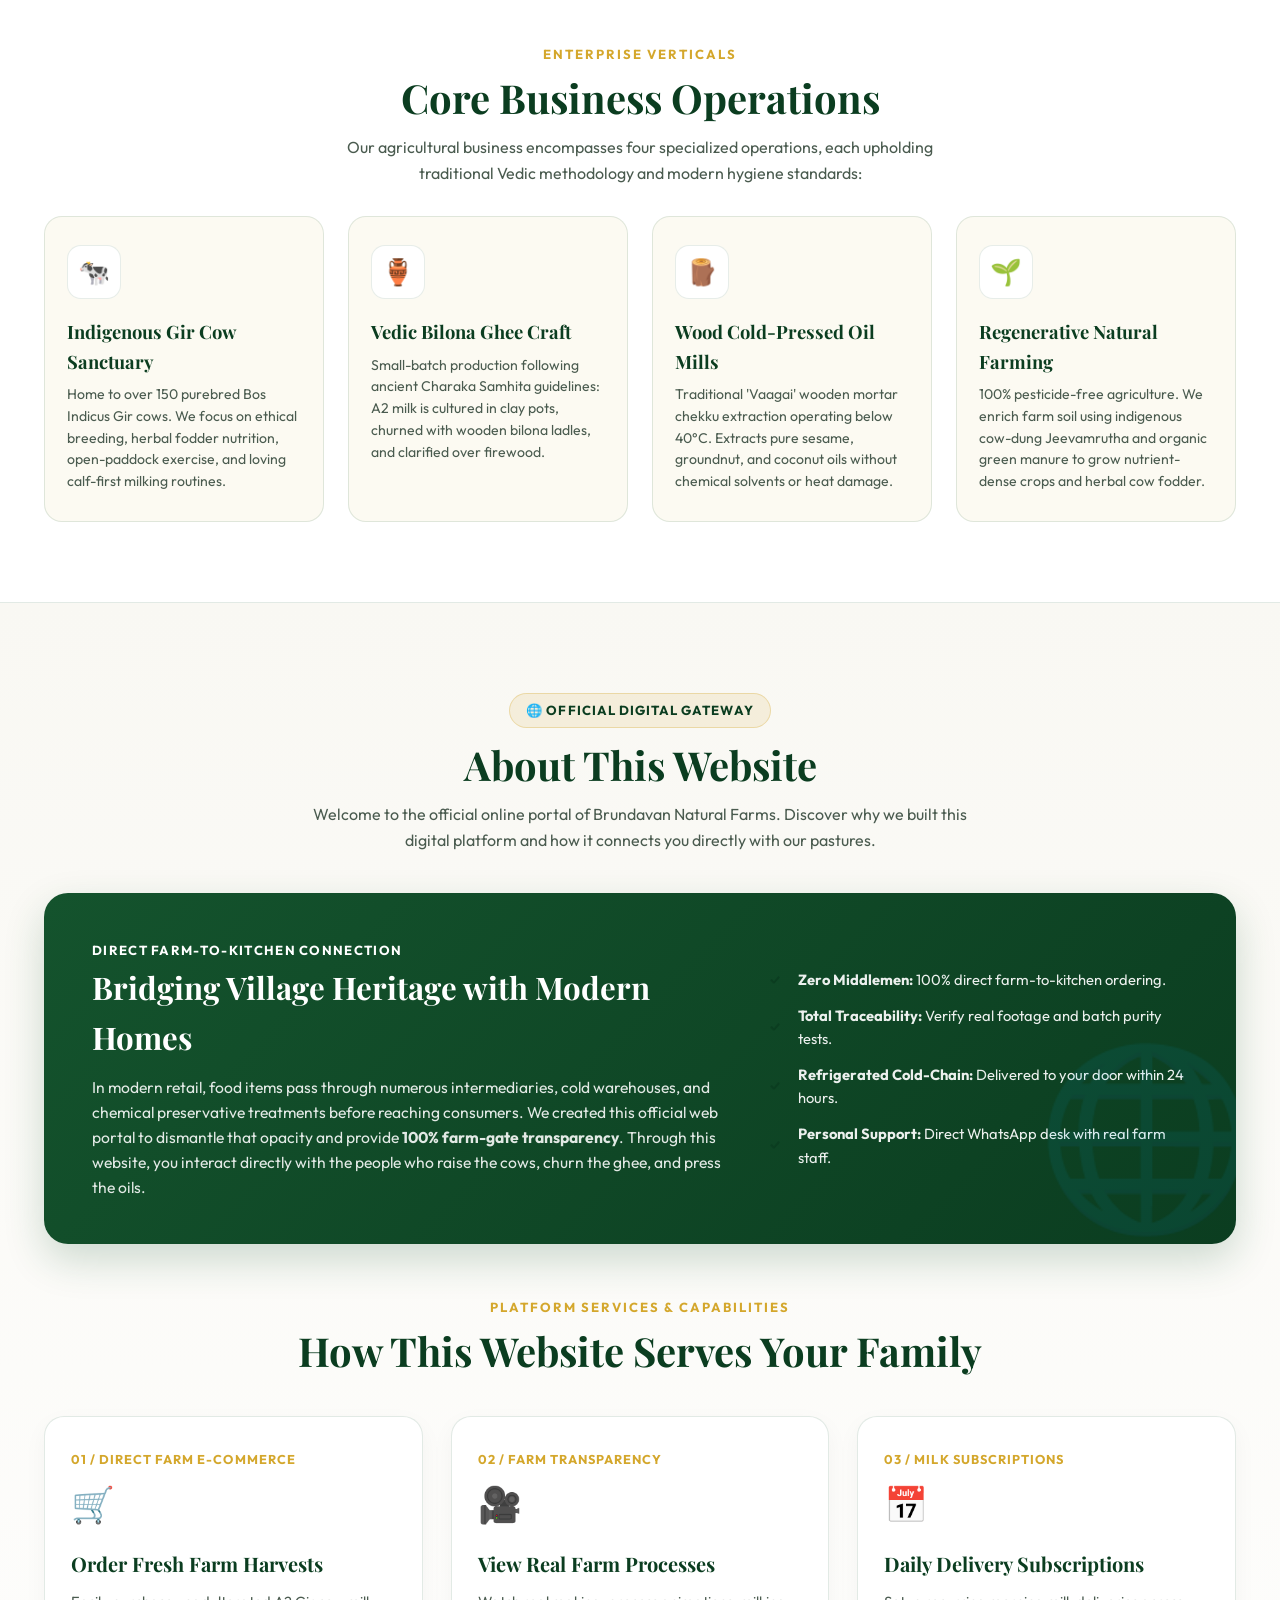
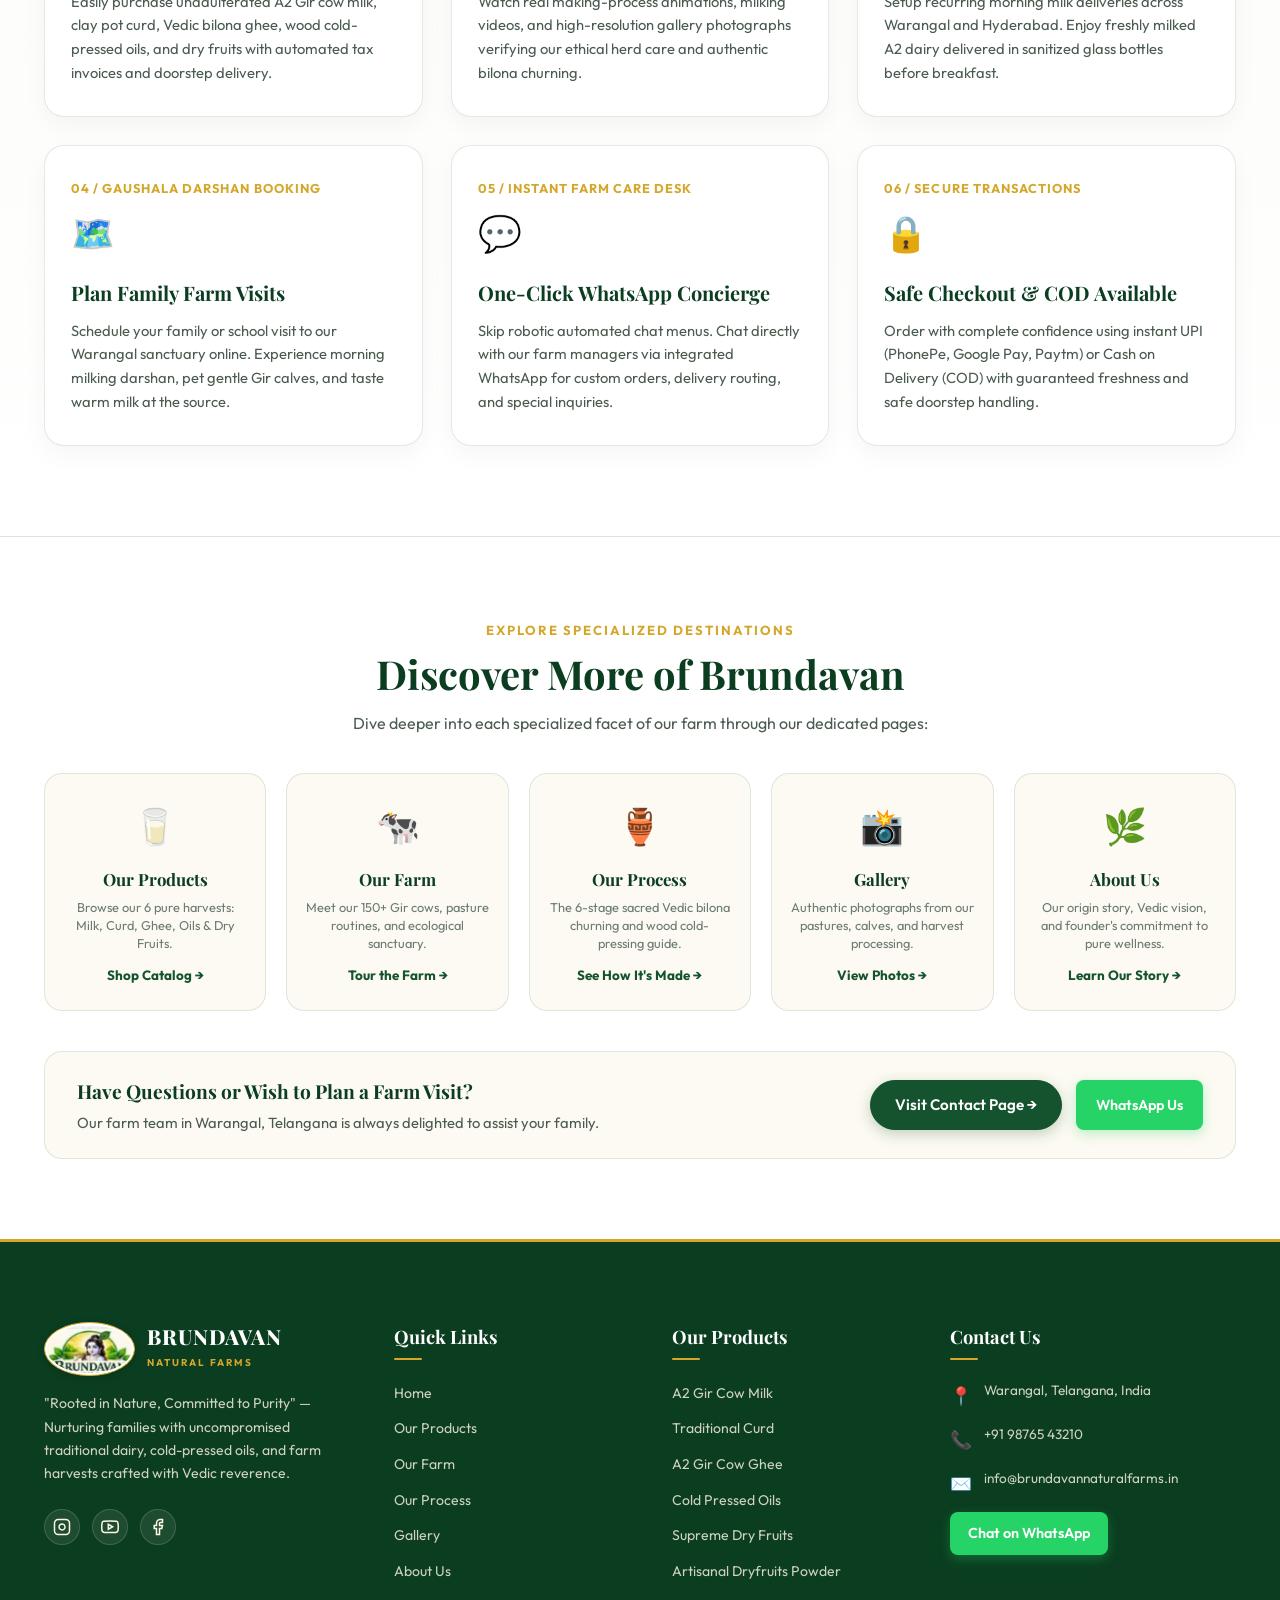
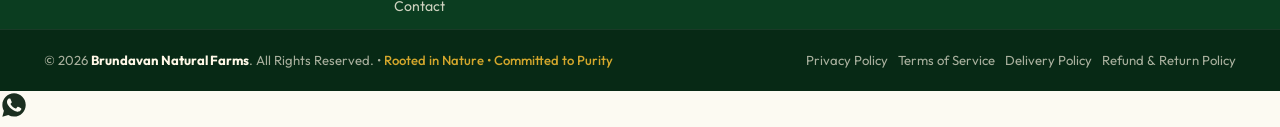
==== commit 0bbbf8ce: "Keep Home page strictly to About Business and About Website, removing product catalog cards" ====
--- a/index.html
+++ b/index.html
@@ -276,274 +276,6 @@
 
       </div>
 
-    </div>
-  </section>
-
-  <!-- =========================================================================
-       FEATURED FARM PRODUCTS SECTION
-       ========================================================================= -->
-  <section class="products-section" id="featuredProducts" style="padding: 70px 0; background: #FAFAF7;">
-    <div class="container">
-      <div class="section-header text-center">
-        <span class="home-business-badge-pill" style="margin-bottom: 12px; display: inline-flex;">🌿 PURE FARM DIRECT HARVEST 🌿</span>
-        <h2 class="section-title">Our Pure Farm Products</h2>
-        <div class="section-divider">
-          <span></span>
-          <svg viewBox="0 0 24 24" width="22" height="22" fill="#D4A72C"><path d="M12 2L15 9L22 12L15 15L12 22L9 15L2 12L9 9L12 2Z"/></svg>
-          <span></span>
-        </div>
-        <p class="section-desc" style="max-width: 650px; margin: 0 auto 30px;">
-          Fresh, unadulterated harvests sourced directly from our Warangal farm and free-grazing indigenous Gir cows.
-        </p>
-      </div>
-
-      <div class="products-grid">
-        <!-- 1. MILK -->
-        <article class="product-card" data-category="milk" data-id="1">
-          <div class="product-badge">Fresh &bull; A2 Cow Milk</div>
-          <div class="product-img-box">
-            <img src="images/a2_gir_cow_milk.jpg" alt="A2 Gir Cow Milk" class="product-img" loading="lazy">
-            <div class="product-overlay-actions">
-              <button class="quick-view-btn" onclick="openProductModal(1)" aria-label="View Milk Details">
-                <svg viewBox="0 0 24 24" width="18" height="18" fill="none" stroke="currentColor" stroke-width="2"><path d="M1 12s4-8 11-8 11 8 11 8-4 8-11 8-11-8-11-8z"/><circle cx="12" cy="12" r="3"/></svg>
-                <span>Quick View</span>
-              </button>
-            </div>
-          </div>
-          <div class="product-details">
-            <div class="product-category-tag">Category: Milk</div>
-            <div class="product-company-badge">
-              <span>🌿</span> Marketed by: <strong>Brundavan Natural Farms</strong>
-            </div>
-            <h3 class="product-name">A2 Gir Cow Milk</h3>
-            <p class="product-desc">Pure wholesome dairy milk sourced from ethically raised, pasture-grazed indigenous Gir cows. Bottled fresh daily in eco-friendly sanitized glass bottles.</p>
-            <div class="product-rating">
-              <span class="stars">&#9733;&#9733;&#9733;&#9733;&#9733;</span>
-              <span class="rating-val">5.0</span>
-              <span class="purity-tag">(100% Native A2)</span>
-            </div>
-            <div class="product-footer">
-              <div class="product-price-box">
-                <span class="price-curr">&#8377;</span><span class="price-amount">85</span>
-                <span class="price-unit">/ 1 Litre</span>
-                <div class="purity-price-label">Farm Direct Price</div>
-              </div>
-              <div class="card-btn-group">
-                <button class="btn btn-outline-green btn-sm" onclick="openProductModal(1)">View Product</button>
-                <button class="btn btn-primary btn-sm btn-cart" onclick="addToCart(1, 'A2 Gir Cow Milk', 85, 'images/a2_gir_cow_milk.jpg', '1 Litre')">
-                  <span>Add to Cart</span>
-                </button>
-              </div>
-            </div>
-          </div>
-        </article>
-
-        <!-- 2. CURD -->
-        <article class="product-card" data-category="curd" data-id="2">
-          <div class="product-badge">Naturally Prepared</div>
-          <div class="product-img-box">
-            <img src="images/product_curd.jpg" alt="Traditional Curd" class="product-img" loading="lazy">
-            <div class="product-overlay-actions">
-              <button class="quick-view-btn" onclick="openProductModal(2)" aria-label="View Curd Details">
-                <svg viewBox="0 0 24 24" width="18" height="18" fill="none" stroke="currentColor" stroke-width="2"><path d="M1 12s4-8 11-8 11 8 11 8-4 8-11 8-11-8-11-8z"/><circle cx="12" cy="12" r="3"/></svg>
-                <span>Quick View</span>
-              </button>
-            </div>
-          </div>
-          <div class="product-details">
-            <div class="product-category-tag">Category: Curd</div>
-            <div class="product-company-badge">
-              <span>🌿</span> Marketed by: <strong>Brundavan Natural Farms</strong>
-            </div>
-            <h3 class="product-name">Traditional Curd</h3>
-            <p class="product-desc">Fresh and traditionally prepared curd, naturally set in porous terracotta pots using cultured A2 Gir cow milk for rich natural probiotics and creamy texture.</p>
-            <div class="product-rating">
-              <span class="stars">&#9733;&#9733;&#9733;&#9733;&#9733;</span>
-              <span class="rating-val">5.0</span>
-              <span class="purity-tag">(Earthenware Set)</span>
-            </div>
-            <div class="product-footer">
-              <div class="product-price-box">
-                <span class="price-curr">&#8377;</span><span class="price-amount">95</span>
-                <span class="price-unit">/ 500g</span>
-                <div class="purity-price-label">Farm Direct Price</div>
-              </div>
-              <div class="card-btn-group">
-                <button class="btn btn-outline-green btn-sm" onclick="openProductModal(2)">View Product</button>
-                <button class="btn btn-primary btn-sm btn-cart" onclick="addToCart(2, 'Traditional Curd', 95, 'images/product_curd.jpg', '500g')">
-                  <span>Add to Cart</span>
-                </button>
-              </div>
-            </div>
-          </div>
-        </article>
-
-        <!-- 3. GHEE -->
-        <article class="product-card" data-category="ghee" data-id="3">
-          <div class="product-badge gold-badge">Traditional Bilona Method</div>
-          <div class="product-img-box">
-            <img src="images/a2_gir_cow_ghee.jpg" alt="A2 Gir Cow Ghee" class="product-img" loading="lazy">
-            <div class="product-overlay-actions">
-              <button class="quick-view-btn" onclick="openProductModal(3)" aria-label="View Ghee Details">
-                <svg viewBox="0 0 24 24" width="18" height="18" fill="none" stroke="currentColor" stroke-width="2"><path d="M1 12s4-8 11-8 11 8 11 8-4 8-11 8-11-8-11-8z"/><circle cx="12" cy="12" r="3"/></svg>
-                <span>Quick View</span>
-              </button>
-            </div>
-          </div>
-          <div class="product-details">
-            <div class="product-category-tag">Category: Ghee</div>
-            <div class="product-company-badge">
-              <span>🌿</span> Marketed by: <strong>Brundavan Natural Farms</strong>
-            </div>
-            <h3 class="product-name">A2 Gir Cow Ghee</h3>
-            <p class="product-desc">Traditional Vedic ghee with a rich golden granular appearance. Handcrafted from cultured A2 curd, slow-boiled in brass vessels over low firewood embers.</p>
-            <div class="product-rating">
-              <span class="stars">&#9733;&#9733;&#9733;&#9733;&#9733;</span>
-              <span class="rating-val">5.0</span>
-              <span class="purity-tag">(Vedic Bilona)</span>
-            </div>
-            <div class="product-footer">
-              <div class="product-price-box">
-                <span class="price-curr">&#8377;</span><span class="price-amount">1,450</span>
-                <span class="price-unit">/ 500ml</span>
-                <div class="purity-price-label">Farm Direct Price</div>
-              </div>
-              <div class="card-btn-group">
-                <button class="btn btn-outline-green btn-sm" onclick="openProductModal(3)">View Product</button>
-                <button class="btn btn-primary btn-sm btn-cart" onclick="addToCart(3, 'A2 Gir Cow Ghee', 1450, 'images/a2_gir_cow_ghee.jpg', '500ml')">
-                  <span>Add to Cart</span>
-                </button>
-              </div>
-            </div>
-          </div>
-        </article>
-
-        <!-- 4. OIL -->
-        <article class="product-card" data-category="oil" data-id="4">
-          <div class="product-badge">Traditionally Extracted</div>
-          <div class="product-img-box">
-            <img src="images/cold_pressed_oils.jpg" alt="Cold Pressed Oils" class="product-img" loading="lazy">
-            <div class="product-overlay-actions">
-              <button class="quick-view-btn" onclick="openProductModal(4)" aria-label="View Oil Details">
-                <svg viewBox="0 0 24 24" width="18" height="18" fill="none" stroke="currentColor" stroke-width="2"><path d="M1 12s4-8 11-8 11 8 11 8-4 8-11 8-11-8-11-8z"/><circle cx="12" cy="12" r="3"/></svg>
-                <span>Quick View</span>
-              </button>
-            </div>
-          </div>
-          <div class="product-details">
-            <div class="product-category-tag">Category: Oil</div>
-            <div class="product-company-badge">
-              <span>🌿</span> Marketed by: <strong>Brundavan Natural Farms</strong>
-            </div>
-            <h3 class="product-name">Cold Pressed Oils</h3>
-            <p class="product-desc">Pure wood-pressed (marachekku) oils extracted without external heat or chemical solvents. Retains uncompromised aroma, vital nutrients, and natural antioxidants.</p>
-            <div class="product-rating">
-              <span class="stars">&#9733;&#9733;&#9733;&#9733;&#9733;</span>
-              <span class="rating-val">4.9</span>
-              <span class="purity-tag">(Wood-Pressed)</span>
-            </div>
-            <div class="product-footer">
-              <div class="product-price-box">
-                <span class="price-curr">&#8377;</span><span class="price-amount">380</span>
-                <span class="price-unit">/ 1 Litre</span>
-                <div class="purity-price-label">Farm Direct Price</div>
-              </div>
-              <div class="card-btn-group">
-                <button class="btn btn-outline-green btn-sm" onclick="openProductModal(4)">View Product</button>
-                <button class="btn btn-primary btn-sm btn-cart" onclick="addToCart(4, 'Cold Pressed Oils', 380, 'images/cold_pressed_oils.jpg', '1 Litre')">
-                  <span>Add to Cart</span>
-                </button>
-              </div>
-            </div>
-          </div>
-        </article>
-
-        <!-- 5. DRY FRUITS -->
-        <article class="product-card" data-category="dryfruits" data-id="5">
-          <div class="product-badge">Handpicked Grade A</div>
-          <div class="product-img-box">
-            <img src="images/product_dryfruits.jpg" alt="Selected Dry Fruits" class="product-img" loading="lazy">
-            <div class="product-overlay-actions">
-              <button class="quick-view-btn" onclick="openProductModal(5)" aria-label="View Dry Fruits Details">
-                <svg viewBox="0 0 24 24" width="18" height="18" fill="none" stroke="currentColor" stroke-width="2"><path d="M1 12s4-8 11-8 11 8 11 8-4 8-11 8-11-8-11-8z"/><circle cx="12" cy="12" r="3"/></svg>
-                <span>Quick View</span>
-              </button>
-            </div>
-          </div>
-          <div class="product-details">
-            <div class="product-category-tag">Category: Dry Fruits</div>
-            <div class="product-company-badge">
-              <span>🌿</span> Marketed by: <strong>Brundavan Natural Farms</strong>
-            </div>
-            <h3 class="product-name">Brundavan Natural Farms - Dry Fruits</h3>
-            <p class="product-desc">Supreme grade almonds, whole cashews, natural walnuts, and golden raisins. Sun-dried and unpolished for wholesome crunch and authentic nutrition.</p>
-            <div class="product-rating">
-              <span class="stars">&#9733;&#9733;&#9733;&#9733;&#9733;</span>
-              <span class="rating-val">4.9</span>
-              <span class="purity-tag">(Grade-A Jumbo)</span>
-            </div>
-            <div class="product-footer">
-              <div class="product-price-box">
-                <span class="price-curr">&#8377;</span><span class="price-amount">450</span>
-                <span class="price-unit">/ 250g</span>
-                <div class="purity-price-label">Farm Direct Price</div>
-              </div>
-              <div class="card-btn-group">
-                <button class="btn btn-outline-green btn-sm" onclick="openProductModal(5)">View Product</button>
-                <button class="btn btn-primary btn-sm btn-cart" onclick="addToCart(5, 'Brundavan Natural Farms - Dry Fruits', 450, 'images/product_dryfruits.jpg', '250g')">
-                  <span>Add to Cart</span>
-                </button>
-              </div>
-            </div>
-          </div>
-        </article>
-
-        <!-- 6. DRYFRUITS POWDER -->
-        <article class="product-card" data-category="powder" data-id="6">
-          <div class="product-badge">10+ Natural Ingredients</div>
-          <div class="product-img-box">
-            <img src="images/product_dryfruits_powder.jpg" alt="Brundavan Natural Farms - Dryfruits Powder" class="product-img" loading="lazy">
-            <div class="product-overlay-actions">
-              <button class="quick-view-btn" onclick="openProductModal(6)" aria-label="View Powder Details">
-                <svg viewBox="0 0 24 24" width="18" height="18" fill="none" stroke="currentColor" stroke-width="2"><path d="M1 12s4-8 11-8 11 8 11 8-4 8-11 8-11-8-11-8z"/><circle cx="12" cy="12" r="3"/></svg>
-                <span>Quick View</span>
-              </button>
-            </div>
-          </div>
-          <div class="product-details">
-            <div class="product-category-tag">Category: Dryfruits Powder</div>
-            <div class="product-company-badge">
-              <span>🌿</span> Marketed by: <strong>Brundavan Natural Farms</strong>
-            </div>
-            <h3 class="product-name">Brundavan Natural Farms - Dryfruits Powder</h3>
-            <p class="product-desc">Artisanal blend of 10+ wholesome dry fruits, nuts, seeds, and spices. Made with no chemicals and no preservatives for pure family nourishment.</p>
-            <div class="product-rating">
-              <span class="stars">&#9733;&#9733;&#9733;&#9733;&#9733;</span>
-              <span class="rating-val">5.0</span>
-              <span class="purity-tag">(Authentic Blend)</span>
-            </div>
-            <div class="product-footer">
-              <div class="product-price-box">
-                <span class="price-curr">&#8377;</span><span class="price-amount">320</span>
-                <span class="price-unit">/ 200g</span>
-                <div class="purity-price-label">Farm Direct Price</div>
-              </div>
-              <div class="card-btn-group">
-                <button class="btn btn-outline-green btn-sm" onclick="openProductModal(6)">View Product</button>
-                <button class="btn btn-primary btn-sm btn-cart" onclick="addToCart(6, 'Brundavan Natural Farms - Dryfruits Powder', 320, 'images/product_dryfruits_powder.jpg', '200g')">
-                  <span>Add to Cart</span>
-                </button>
-              </div>
-            </div>
-          </div>
-        </article>
-      </div>
-
-      <div class="text-center" style="margin-top: 40px;">
-        <a href="products.html" class="btn btn-primary" style="padding: 14px 36px; font-size: 1.05rem;">
-          <span>Explore All Products &amp; Order Online &rarr;</span>
-        </a>
-      </div>
     </div>
   </section>
 
--- a/style.css
+++ b/style.css
@@ -622,14 +622,22 @@
   backdrop-filter: blur(8px);
   -webkit-backdrop-filter: blur(8px);
   box-shadow: 0 6px 20px rgba(0, 0, 0, 0.18);
-  transition: transform var(--transition-fast), background var(--transition-fast), border-color var(--transition-fast), box-shadow var(--transition-fast);
+  position: relative;
+  cursor: pointer;
+  transform-origin: center center;
+  transition: transform 0.28s cubic-bezier(0.34, 1.56, 0.64, 1),
+              background 0.25s ease,
+              border-color 0.25s ease,
+              box-shadow 0.28s cubic-bezier(0.34, 1.56, 0.64, 1);
+  will-change: transform;
 }
 
 .pillar-card:hover {
-  transform: translateY(-4px);
-  background: rgba(14, 44, 22, 0.7);
-  border-color: rgba(212, 167, 44, 0.6);
-  box-shadow: 0 10px 28px rgba(0, 0, 0, 0.28);
+  transform: translateY(-8px) scale(1.06);
+  z-index: 10;
+  background: rgba(14, 46, 24, 0.8);
+  border-color: rgba(212, 167, 44, 0.85);
+  box-shadow: 0 16px 36px rgba(0, 0, 0, 0.35), 0 0 22px rgba(212, 167, 44, 0.3);
 }
 
 .pillar-icon {
@@ -637,6 +645,11 @@
   line-height: 1;
   flex-shrink: 0;
   filter: drop-shadow(0 2px 4px rgba(0, 0, 0, 0.25));
+  transition: transform 0.28s cubic-bezier(0.34, 1.56, 0.64, 1);
+}
+
+.pillar-card:hover .pillar-icon {
+  transform: scale(1.15);
 }
 
 .pillar-info {
@@ -5341,3 +5354,48 @@
   }
 }
 
+
+/* --------------------------------------------------------------------------
+   6-STEP VEDIC BILONA PROCESS STYLING & RESPONSIVENESS
+   -------------------------------------------------------------------------- */
+.step-nav-pill {
+  transition: all 0.3s cubic-bezier(0.16, 1, 0.3, 1) !important;
+  cursor: pointer;
+}
+.step-nav-pill:hover {
+  transform: translateY(-5px) !important;
+  border-color: var(--golden-yellow) !important;
+  box-shadow: 0 12px 28px rgba(14, 61, 34, 0.15) !important;
+  background: #FCFBF7 !important;
+}
+.process-card-row {
+  transition: transform 0.35s ease, box-shadow 0.35s ease;
+}
+.process-card-row:hover {
+  transform: translateY(-4px);
+  box-shadow: 0 16px 36px rgba(14, 61, 34, 0.12) !important;
+  border-color: rgba(212, 167, 44, 0.4) !important;
+}
+
+@media (max-width: 820px) {
+  .process-card-row {
+    grid-template-columns: 1fr !important;
+  }
+  .process-card-row > div:first-child {
+    min-height: 220px !important;
+    max-height: 280px;
+  }
+  .process-quick-nav {
+    gap: 8px !important;
+  }
+  .step-nav-pill {
+    flex: 1 1 calc(33.333% - 8px) !important;
+    min-width: 100px !important;
+    padding: 10px 8px !important;
+  }
+}
+@media (max-width: 520px) {
+  .step-nav-pill {
+    flex: 1 1 calc(50% - 6px) !important;
+  }
+}
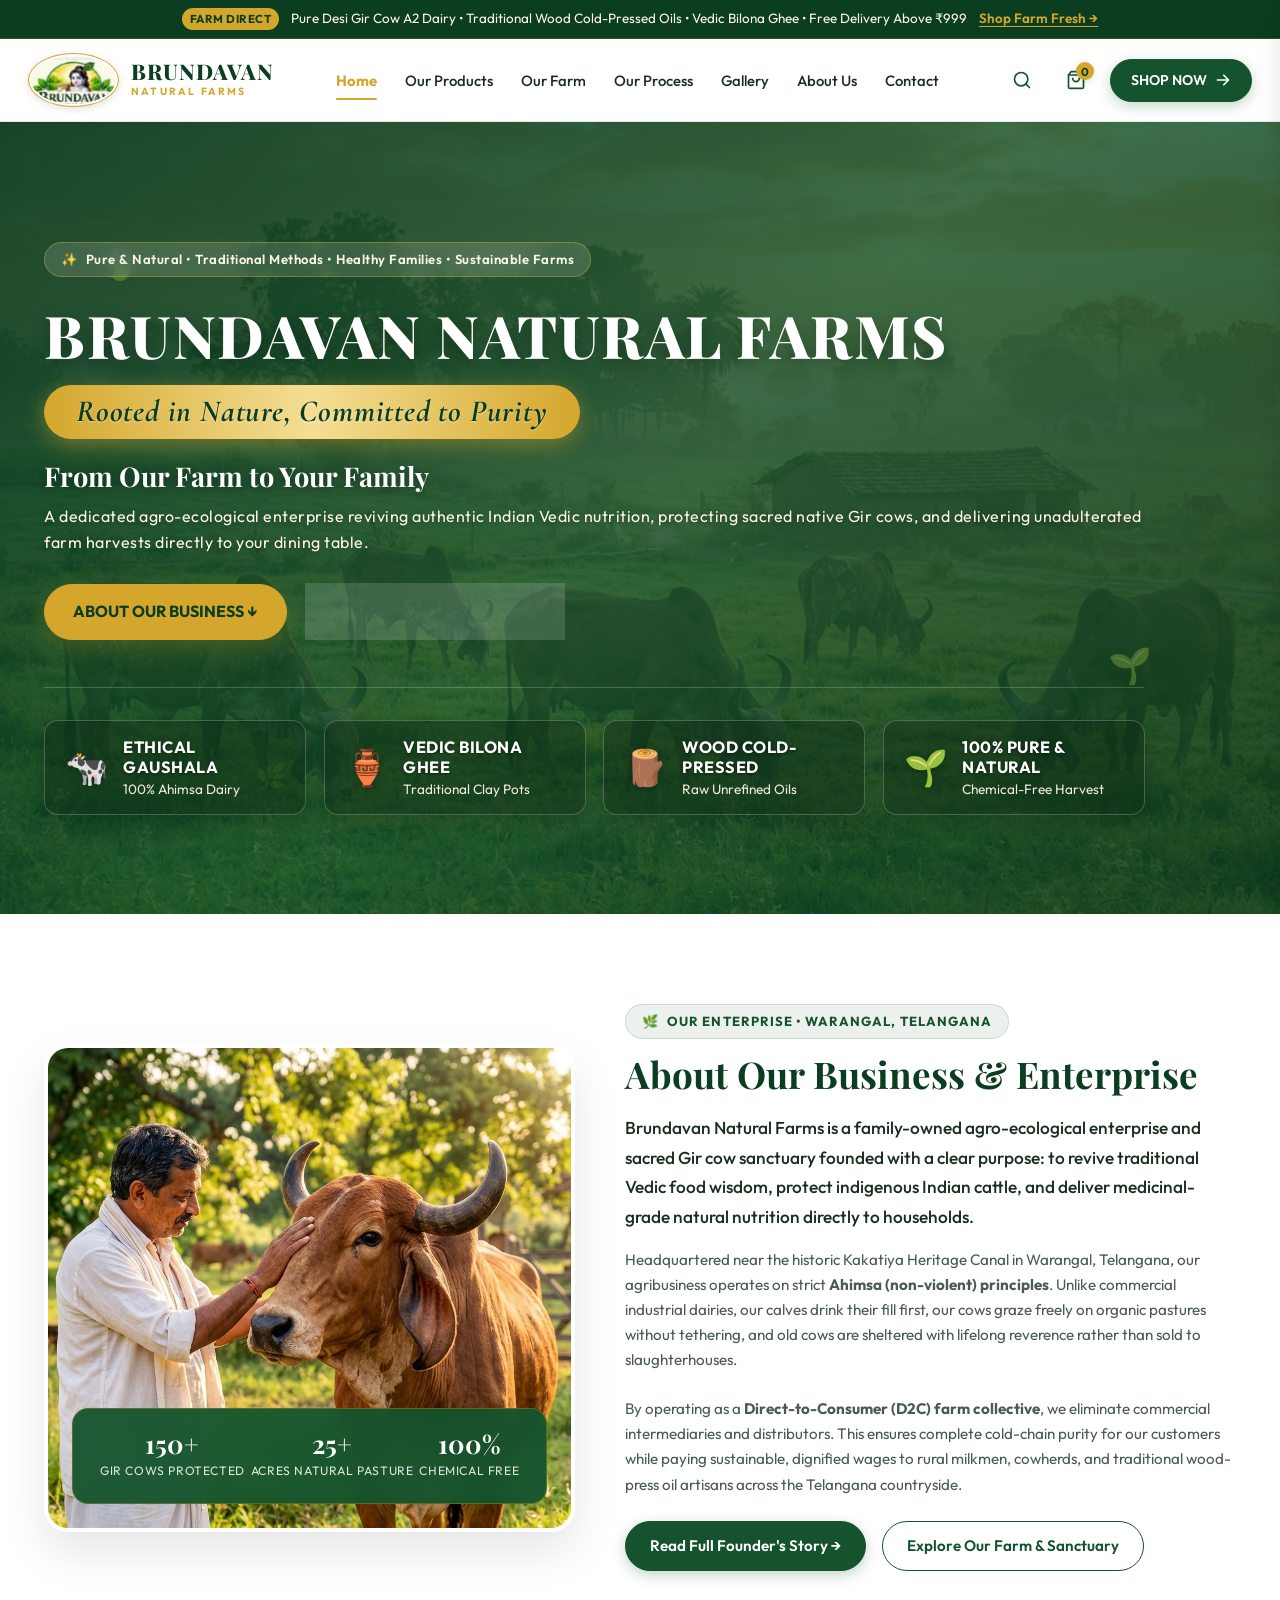
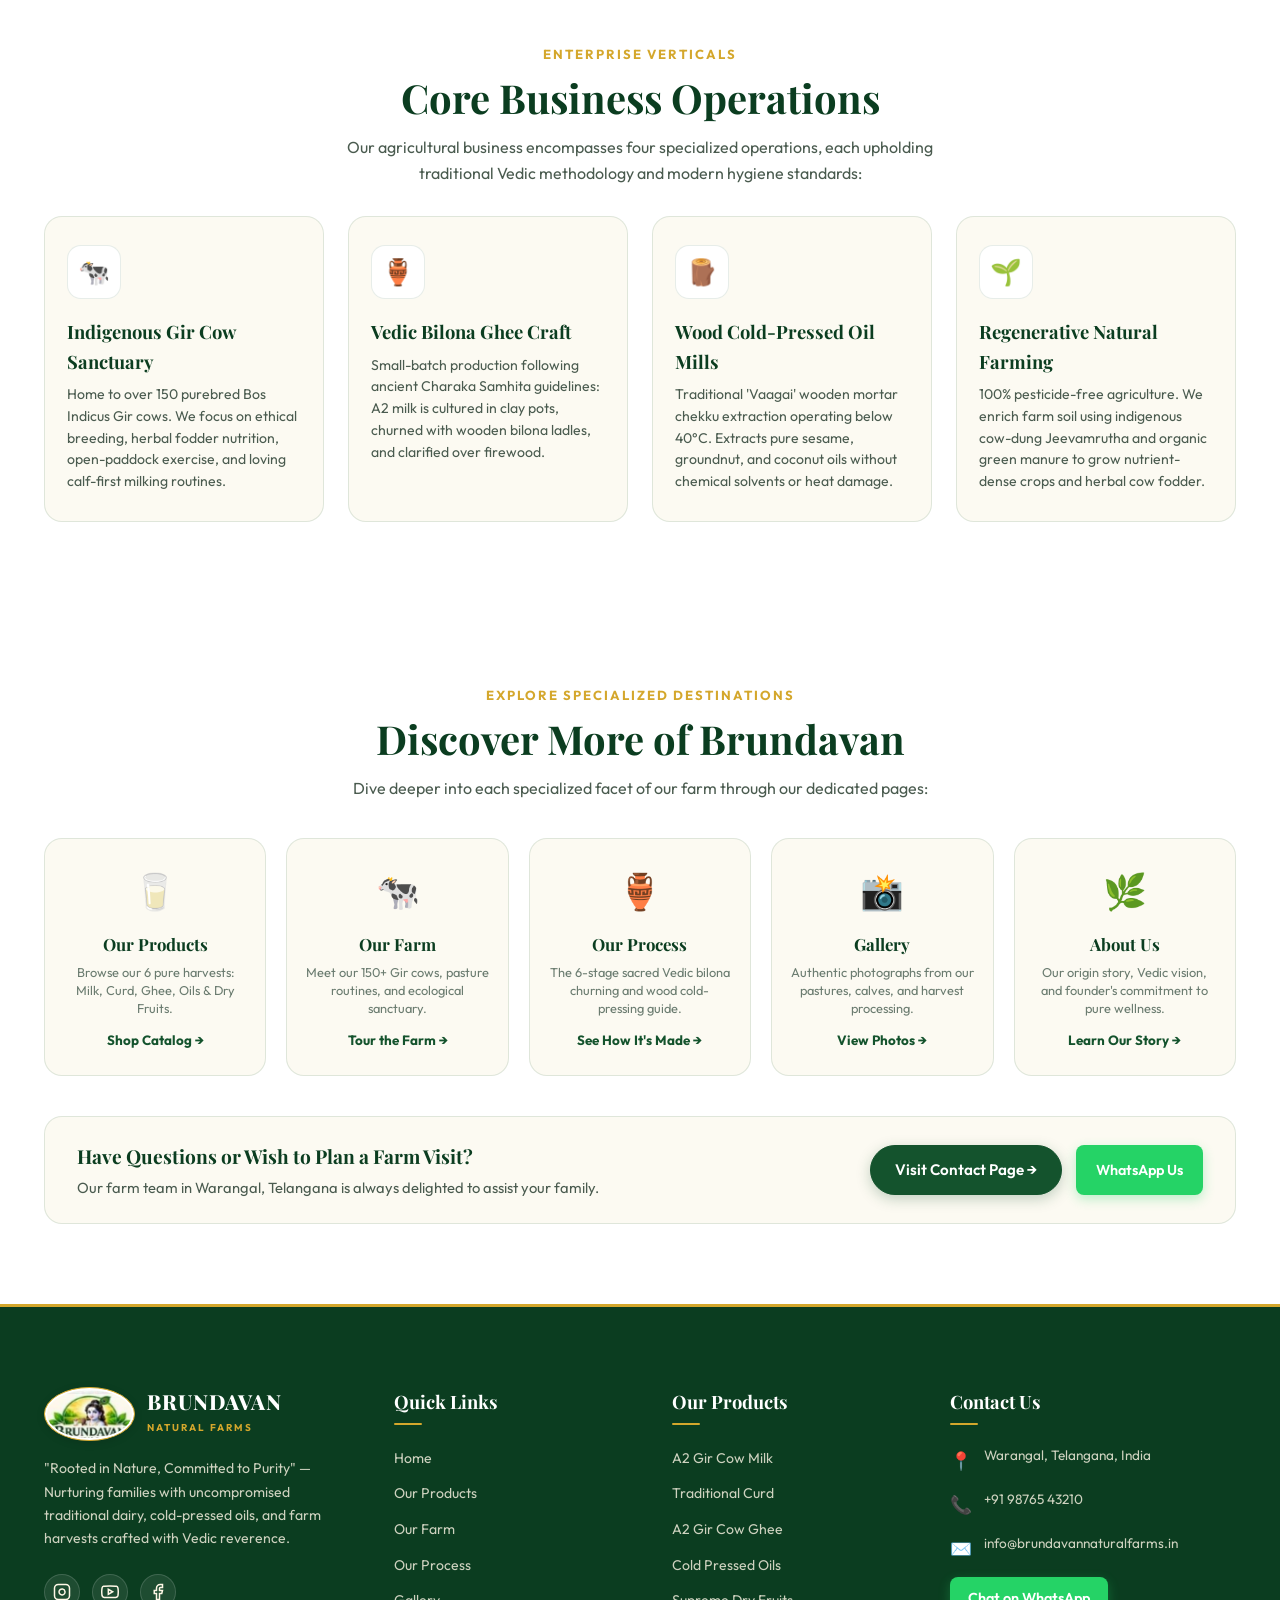
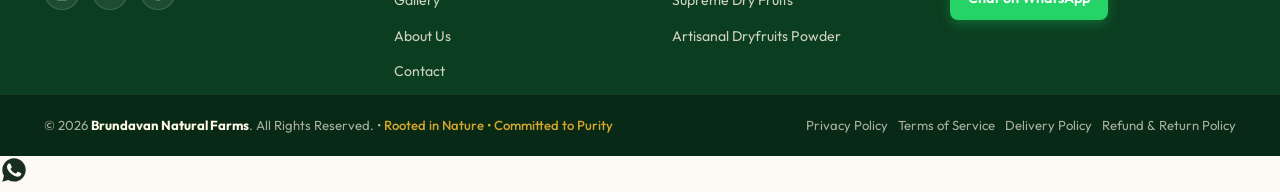
==== commit 49b2b9e8: "Remove About Website section and all website information from home page" ====
--- a/index.html
+++ b/index.html
@@ -126,8 +126,8 @@
           <a href="#aboutBusiness" class="btn btn-gold hero-cta-btn">
             <span>ABOUT OUR BUSINESS &darr;</span>
           </a>
-          <a href="#aboutWebsite" class="btn btn-outline-light hero-cta-btn">
-            <span>ABOUT THIS WEBSITE &darr;</span>
+          <a href="farm.html" class="btn btn-outline-light hero-cta-btn">
+            <span>OUR SACRED GAUSHALA &rarr;</span>
           </a>
         </div>
 
@@ -155,10 +155,10 @@
             </div>
           </div>
           <div class="pillar-card">
-            <div class="pillar-icon">🌐</div>
+            <div class="pillar-icon">🌱</div>
             <div class="pillar-info">
-              <strong>DIRECT TO CONSUMER</strong>
-              <span>Farm-to-Kitchen Portal</span>
+              <strong>100% PURE &amp; NATURAL</strong>
+              <span>Chemical-Free Harvest</span>
             </div>
           </div>
         </div>
@@ -280,128 +280,7 @@
   </section>
 
   <!-- =========================================================================
-       SECTION 2: ABOUT THIS WEBSITE (The Official Direct Farm Portal)
-       ========================================================================= -->
-  <section class="home-website-section" id="aboutWebsite">
-    <div class="container">
-      
-      <div class="text-center" style="margin-bottom: 40px;">
-        <span class="home-business-badge-pill" style="background: rgba(212, 167, 44, 0.12); color: var(--dark-green); border-color: rgba(212, 167, 44, 0.3);">
-          🌐 OFFICIAL DIGITAL GATEWAY
-        </span>
-        <h2 class="section-title">About This Website</h2>
-        <p style="color: var(--text-secondary); max-width: 680px; margin: 0 auto;">
-          Welcome to the official online portal of Brundavan Natural Farms. Discover why we built this digital platform and how it connects you directly with our pastures.
-        </p>
-      </div>
-
-      <!-- Website Mission Banner -->
-      <div class="website-portal-banner">
-        <div>
-          <span style="font-size:0.82rem; font-weight:700; color:var(--gold-accent); letter-spacing:0.1em; text-transform:uppercase;">DIRECT FARM-TO-KITCHEN CONNECTION</span>
-          <h3>Bridging Village Heritage with Modern Homes</h3>
-          <p>
-            In modern retail, food items pass through numerous intermediaries, cold warehouses, and chemical preservative treatments before reaching consumers. We created this official web portal to dismantle that opacity and provide <strong>100% farm-gate transparency</strong>. Through this website, you interact directly with the people who raise the cows, churn the ghee, and press the oils.
-          </p>
-        </div>
-
-        <div>
-          <ul class="portal-highlights-list">
-            <li>
-              <span class="portal-check-icon">✓</span>
-              <span><strong>Zero Middlemen:</strong> 100% direct farm-to-kitchen ordering.</span>
-            </li>
-            <li>
-              <span class="portal-check-icon">✓</span>
-              <span><strong>Total Traceability:</strong> Verify real footage and batch purity tests.</span>
-            </li>
-            <li>
-              <span class="portal-check-icon">✓</span>
-              <span><strong>Refrigerated Cold-Chain:</strong> Delivered to your door within 24 hours.</span>
-            </li>
-            <li>
-              <span class="portal-check-icon">✓</span>
-              <span><strong>Personal Support:</strong> Direct WhatsApp desk with real farm staff.</span>
-            </li>
-          </ul>
-        </div>
-      </div>
-
-      <!-- 6 Platform Capabilities Grid -->
-      <div class="text-center" style="margin-top: 50px; margin-bottom: 24px;">
-        <span class="section-subtitle">PLATFORM SERVICES &amp; CAPABILITIES</span>
-        <h3 class="section-title">How This Website Serves Your Family</h3>
-      </div>
-
-      <div class="website-features-grid">
-        
-        <!-- Feature 1 -->
-        <div class="website-feature-card">
-          <span class="feature-step-num">01 / Direct Farm E-Commerce</span>
-          <div class="website-feature-icon">🛒</div>
-          <h4>Order Fresh Farm Harvests</h4>
-          <p>
-            Easily purchase unadulterated A2 Gir cow milk, clay pot curd, Vedic bilona ghee, wood cold-pressed oils, and dry fruits with automated tax invoices and doorstep delivery.
-          </p>
-        </div>
-
-        <!-- Feature 2 -->
-        <div class="website-feature-card">
-          <span class="feature-step-num">02 / Farm Transparency</span>
-          <div class="website-feature-icon">🎥</div>
-          <h4>View Real Farm Processes</h4>
-          <p>
-            Watch real making-process animations, milking videos, and high-resolution gallery photographs verifying our ethical herd care and authentic bilona churning.
-          </p>
-        </div>
-
-        <!-- Feature 3 -->
-        <div class="website-feature-card">
-          <span class="feature-step-num">03 / Milk Subscriptions</span>
-          <div class="website-feature-icon">📅</div>
-          <h4>Daily Delivery Subscriptions</h4>
-          <p>
-            Setup recurring morning milk deliveries across Warangal and Hyderabad. Enjoy freshly milked A2 dairy delivered in sanitized glass bottles before breakfast.
-          </p>
-        </div>
-
-        <!-- Feature 4 -->
-        <div class="website-feature-card">
-          <span class="feature-step-num">04 / Gaushala Darshan Booking</span>
-          <div class="website-feature-icon">🗺️</div>
-          <h4>Plan Family Farm Visits</h4>
-          <p>
-            Schedule your family or school visit to our Warangal sanctuary online. Experience morning milking darshan, pet gentle Gir calves, and taste warm milk at the source.
-          </p>
-        </div>
-
-        <!-- Feature 5 -->
-        <div class="website-feature-card">
-          <span class="feature-step-num">05 / Instant Farm Care Desk</span>
-          <div class="website-feature-icon">💬</div>
-          <h4>One-Click WhatsApp Concierge</h4>
-          <p>
-            Skip robotic automated chat menus. Chat directly with our farm managers via integrated WhatsApp for custom orders, delivery routing, and special inquiries.
-          </p>
-        </div>
-
-        <!-- Feature 6 -->
-        <div class="website-feature-card">
-          <span class="feature-step-num">06 / Secure Transactions</span>
-          <div class="website-feature-icon">🔒</div>
-          <h4>Safe Checkout &amp; COD Available</h4>
-          <p>
-            Order with complete confidence using instant UPI (PhonePe, Google Pay, Paytm) or Cash on Delivery (COD) with guaranteed freshness and safe doorstep handling.
-          </p>
-        </div>
-
-      </div>
-
-    </div>
-  </section>
-
-  <!-- =========================================================================
-       SECTION 3: EXPLORE OUR DEDICATED DESTINATIONS (Portal Navigation Hubs)
+       SECTION 2: EXPLORE OUR DEDICATED DESTINATIONS
        ========================================================================= -->
   <section class="home-gateways-section">
     <div class="container">
